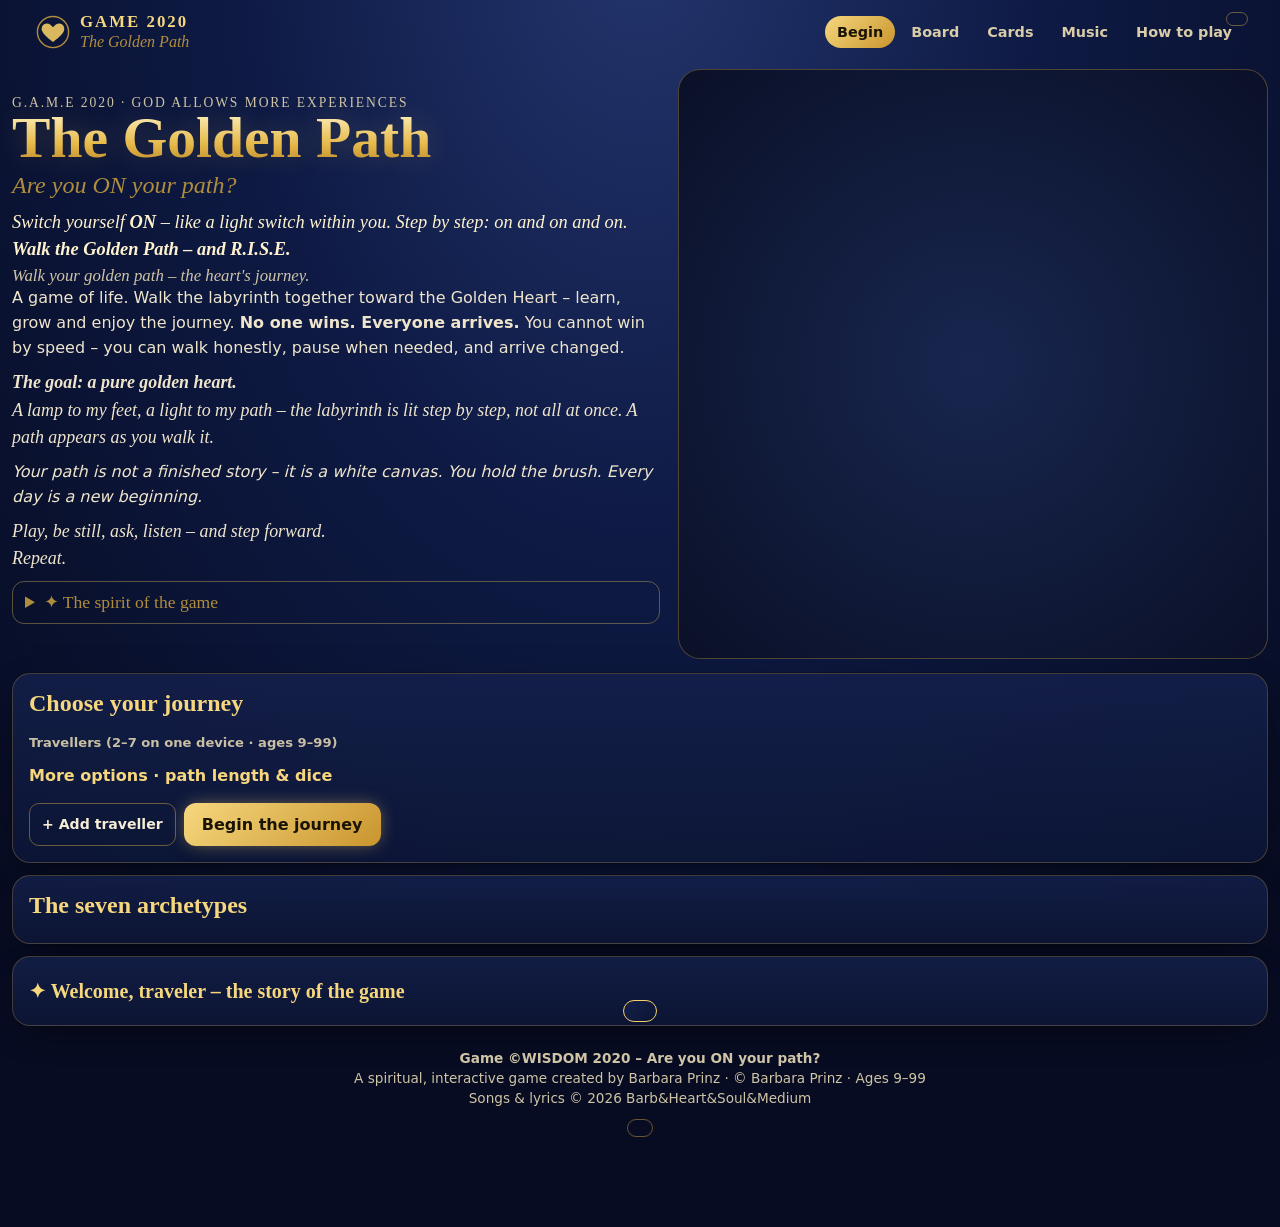
==== src/app.html @ 5fdb2230 "Card symbols for every deck, painted planets, new Earth card, book symbol Co-Authored-By: Claude Opu" ====
<!DOCTYPE html>
<html lang="en">
<head>
<meta charset="utf-8">
<meta name="viewport" content="width=device-width, initial-scale=1">
<title>G.A.M.E 2020 · The Golden Path</title>
<meta name="description" content="G.A.M.E 2020 – God Allows More Experiences. The Golden Path: a spiritual, joyful board game by Barbara Prinz. Walk the labyrinth to the Golden Heart – together.">
<meta name="theme-color" content="#fffdf7">
<style>
/*FONTS*/
:root{
  --gold:#b08d3c;--gold2:#d9b85f;--gold3:#f3e3b0;--ink:#1b1712;--night:#15120e;--paper:#fbf7ee;
  --muted:#7a6f5c;--line:#e8dcc0;--teal:#2bb3b1;
  --serif:"Golden Serif",Georgia,serif;--caps:"Golden Serif",Georgia,serif;
}
*{box-sizing:border-box}
html,body{margin:0;background:var(--paper);color:var(--ink);font-family:"Golden Sans",system-ui,sans-serif;font-size:16px;-webkit-tap-highlight-color:transparent}
body{background:radial-gradient(1200px 600px at 50% -200px,#fff8e2 0,var(--paper) 60%) fixed}
h1,h2,h3,h4{font-family:var(--serif);font-weight:700;margin:0}
button{font:inherit;cursor:pointer}
.caps{font-family:var(--caps);letter-spacing:.14em;text-transform:uppercase}
header.top{position:relative;display:flex;align-items:center;justify-content:space-between;gap:10px;padding:12px 16px;max-width:1240px;margin:0 auto}
.brand{display:flex;align-items:center;gap:10px}
.brand b{font-family:var(--caps);font-size:1.05rem;letter-spacing:.12em}
.brand i{font-family:var(--serif);color:var(--gold);font-size:1rem}
nav.tabs{display:flex;gap:4px;flex-wrap:wrap}
nav.tabs button{border:none;background:transparent;padding:8px 12px;border-radius:999px;color:var(--muted);font-weight:700;font-size:.9rem}
nav.tabs button.on{background:var(--ink);color:#fff}
@media (max-width:700px){header.top{flex-direction:column;padding-bottom:4px}}
main{max-width:1400px;margin:0 auto;padding:0 12px 60px}
.view{display:none;animation:fade .35s ease}.view.on{display:block}
@keyframes fade{from{opacity:0;transform:translateY(6px)}to{opacity:1;transform:none}}
.panel{background:#fffdf8;border:1px solid var(--line);border-radius:18px;padding:16px;margin-bottom:12px;box-shadow:0 1px 0 #fff inset,0 8px 24px -18px #8a6a2244}
.btn{border:none;background:var(--ink);color:#fff;border-radius:12px;padding:12px 18px;font-weight:700}
.btn.gold{background:linear-gradient(135deg,#d8b55c,#a07c2e);color:#fff;box-shadow:0 6px 16px -8px #a07c2e}
.btn.ghost{background:#fff;color:var(--ink);border:1px solid var(--line)}
.btn.small{padding:8px 12px;font-size:.88rem;border-radius:10px}
.btn:disabled{opacity:.4;cursor:default;box-shadow:none}
input,select,textarea{font:inherit;padding:10px 11px;border:1px solid var(--line);border-radius:10px;background:#fff;width:100%;color:var(--ink)}
label.l{font-weight:700;font-size:.82rem;color:var(--muted);display:block;margin:10px 0 4px}
.hint{font-size:.85rem;color:var(--muted)}
/* hero */
.hero{display:grid;grid-template-columns:1.1fr 1fr;gap:18px;align-items:center;margin:6px 0 14px}
@media (max-width:860px){.hero{grid-template-columns:1fr}}
.hero h1{font-size:clamp(2.2rem,6vw,3.6rem);line-height:.95}
.hero .tag{font-family:var(--serif);font-style:italic;color:var(--gold);font-size:1.5rem;margin:6px 0 10px}
.hero p{line-height:1.55;color:#3c342a;margin:0 0 8px}
@media (max-width:860px){.hero .thumb{max-width:300px;margin:0 auto}}
.hero .thumb{background:#fff;border:1px solid var(--line);border-radius:22px;padding:8px}
.prow{display:grid;grid-template-columns:auto 1fr 1fr auto;gap:8px;align-items:center;margin-bottom:8px}
.swatches{display:flex;gap:4px}
.sw{width:22px;height:22px;border-radius:50%;border:2px solid #fff;box-shadow:0 0 0 1px var(--line)}
.sw.on{box-shadow:0 0 0 2px var(--ink)}
.setcards{display:grid;grid-template-columns:repeat(auto-fit,minmax(200px,1fr));gap:8px}
.setcard{border:1px solid var(--line);border-radius:14px;padding:12px;background:#fff;text-align:left}
.setcard.on{border-color:var(--gold);box-shadow:0 0 0 2px var(--gold3)}
.setcard h4{font-size:1.25rem}
/* game */
.game{display:grid;grid-template-columns:minmax(0,1fr) 360px;gap:14px;align-items:start}
@media (max-width:920px){.game{grid-template-columns:1fr}}
.zoombtn{position:absolute;right:12px;top:12px;border:1px solid var(--line);background:#fffdf8ee;border-radius:99px;padding:7px 12px;font-weight:700;font-size:.85rem;color:var(--ink);box-shadow:0 4px 12px -6px #6b532066;z-index:2}
.zoombtn.on{background:var(--ink);color:#fff}
.boardwrap.night{background:radial-gradient(circle,#18264f,#0a1027);border-color:#2a3a6a}
.movebadge{position:absolute;left:12px;top:12px;background:#fffdf8ee;border:1px solid var(--line);border-radius:99px;padding:6px 12px;font-size:.88rem;font-weight:700;display:none;z-index:2}
.movebadge.on{display:block}
#board{transition:none}
@media (max-width:600px){main{padding:0 4px 60px}.boardwrap{border-radius:18px;padding:2px;margin:0 -2px}}
.boardwrap{background:radial-gradient(circle at 50% 50%,#fffdf6 0,#fff9ea 70%,#f6ecd3 100%);border:1px solid var(--line);border-radius:28px;padding:10px;position:relative;box-shadow:0 20px 50px -35px #6b5320}
#board{width:100%;height:auto;display:block}
#board .field{cursor:pointer;transition:transform .2s}
.turn{display:flex;gap:14px;align-items:center}
.die{width:70px;height:70px;flex:none;border-radius:16px;background:#fff;border:2px solid var(--ink);display:grid;place-items:center;box-shadow:0 4px 0 var(--ink)}
.die.roll{animation:shake .5s}
@keyframes shake{0%,100%{transform:rotate(0)}25%{transform:rotate(-14deg)}75%{transform:rotate(12deg)}}
.cur-name{font-family:var(--serif);font-size:1.7rem;line-height:1}
.actions{display:flex;gap:8px;flex-wrap:wrap;margin-top:12px}
.pl{display:flex;gap:10px;align-items:center;padding:8px;border-radius:12px}
.pl.cur{background:linear-gradient(90deg,#f6ecd2,#fff0)}
.pl .meta{font-size:.8rem;color:var(--muted)}
.pawn{width:26px;height:26px;border-radius:50%;flex:none;box-shadow:0 0 0 2px #fff,0 0 0 3px var(--line)}
.badges{display:flex;gap:3px;flex-wrap:wrap;margin-top:4px;align-items:center}
.gem{width:11px;height:11px;transform:rotate(45deg);border-radius:2px;border:1px solid #0003;display:inline-block}
.stat{font-size:.78rem;color:#4a3f30;background:#f7f0de;border-radius:99px;padding:1px 7px}
.lightbar{height:12px;background:#f3ead4;border-radius:99px;overflow:hidden}
.lightbar i{display:block;height:100%;width:0;background:linear-gradient(90deg,#f2d47a,#b08d3c);transition:width .8s;box-shadow:0 0 12px #f2d47a}
.log{max-height:200px;overflow:auto;font-size:.85rem;color:#4a3f30}
.log div{padding:5px 0;border-bottom:1px dashed var(--line)}
.legend{display:flex;flex-wrap:wrap;gap:6px 12px;font-size:.8rem;color:var(--muted);padding:8px 6px 2px}
.legend span{display:flex;align-items:center;gap:5px}
/* TAROT CARD */
.modal{position:fixed;inset:0;background:radial-gradient(circle at 50% 40%,#2a2114cc,#0d0a06ee);display:none;align-items:center;justify-content:center;padding:14px;z-index:60}
.modal.on{display:flex}
.tcard{width:min(380px,100%);max-height:94vh;overflow:auto;border-radius:22px;padding:10px;background:linear-gradient(160deg,#e9cf86,#a8823a 40%,#f0d995 70%,#9a7731);animation:flip .5s ease;box-shadow:0 30px 70px -20px #000}
@keyframes flip{from{transform:rotateY(80deg) scale(.9);opacity:0}to{transform:none;opacity:1}}
.tin{background:radial-gradient(circle at 50% 30%,#2a2219,#120f0b 70%);border-radius:15px;padding:18px 18px 16px;color:var(--tx,#f4ead2);text-align:center;position:relative;border:1px solid #f3dc9a55;min-height:420px;display:flex;flex-direction:column}
.tin:before{content:"";position:absolute;inset:7px;border:1px solid #d9b85f66;border-radius:11px;pointer-events:none}
.tin .deck{font-family:var(--caps);font-size:.68rem;letter-spacing:.28em;color:var(--ac,#d9b85f)}
.tin h2{font-size:2.05rem;line-height:1.02;margin:6px 0 2px;color:var(--tx,#fff6dc)}
.tin .sub{font-family:var(--serif);font-style:italic;color:var(--ac,#d9b85f);font-size:1.2rem}
.tin .emb{width:118px;height:118px;margin:10px auto 8px;display:block}
.tin p{line-height:1.5;margin:6px 0;font-size:1.02rem}
.tin .prompt{background:#ffffff14;border:1px solid #d9b85f55;border-radius:12px;padding:10px 12px;font-family:var(--serif);font-size:1.18rem;font-style:italic;color:var(--tx);margin-top:8px}
.tin.light .prompt,.in.light .p{background:#ffffff8c}
.tin.light .btn.ghost,.tin.light .btn.opt{color:var(--tx);border-color:#9c7a2c88;background:#ffffff66}
.tin.light textarea{background:#fff;color:var(--tx)}
.tin.light p[style]{color:var(--tx)!important}
.tin.rb:after,.in.rb:after{content:"";position:absolute;left:0;right:0;top:0;height:6px;background:linear-gradient(90deg,#c0263a,#e2702a,#e8c13a,#2f8f5b,#2bb3b1,#2849a8,#7d4fb3);border-radius:15px 15px 0 0}
.in.light:before,.tin.light:before{border-color:#9c7a2c55}
.tin .acts{display:flex;flex-direction:column;gap:8px;margin-top:auto;padding-top:14px}
.tin .acts .btn{width:100%}
.tin .btn.ghost{background:transparent;color:var(--tx);border:1px solid #d9b85f77}
.tin .btn.opt{background:#ffffff10;color:var(--tx);border:1px solid #d9b85f99;text-align:left;font-weight:600}
.tin textarea{background:#ffffff10;color:#fff;border-color:#d9b85f66;min-height:80px}
.tin .row{display:flex;gap:8px}.tin .row .btn{flex:1}
.dot{margin-top:12px;text-align:left;border-top:1px solid #d9b85f66;padding-top:8px}
.dot .dt{font-family:var(--caps);font-size:.8rem;letter-spacing:.12em;color:var(--ac)}
.dot p{font-size:.95rem!important;margin:6px 0}
.dot .dq{font-family:var(--serif);font-style:italic;font-size:1.08rem}
details.opts{margin-top:10px}details.opts summary,details.more summary,details.legendbox summary,details.rulesmore summary{cursor:pointer;color:#f6d77e;font-weight:700;list-style:none;padding:6px 0}
details.opts summary::-webkit-details-marker,details.more summary::-webkit-details-marker,details.legendbox summary::-webkit-details-marker,details.rulesmore summary::-webkit-details-marker{display:none}
details.more summary{font-family:var(--serif);font-size:1.25rem}
.extras{display:flex;gap:6px;flex-wrap:wrap;margin-top:8px}.extras .btn{padding:7px 10px;font-size:.85rem;border-radius:99px}
.chipgroup{font-family:var(--caps);font-size:.68rem;letter-spacing:.18em;color:#cfc4a6;margin:10px 0 4px;width:100%}
.vals{display:flex;flex-wrap:wrap;gap:4px;margin-top:4px}
.vals span{font-family:var(--serif);font-size:.95rem;font-weight:600;color:#1a1405;background:linear-gradient(135deg,#f6d77e,#c9952e);border-radius:99px;padding:1px 9px}
.vals span.off{background:transparent;color:#f6edd680;border:1px solid #f2cf6b44}
.vals.big{justify-content:center}
.songline{font-family:var(--serif);font-style:italic;font-size:1.02rem;color:#f6d77e;margin-top:10px;opacity:.9;line-height:1.35}
.lyrics{white-space:pre-line;font-family:var(--serif);font-style:italic;font-size:1.25rem;line-height:1.45;color:#fff3cf}
.reward{font-size:.82rem;color:var(--ac,#d9b85f);margin-top:6px;font-weight:700}
/* card library */
.chips{display:flex;gap:6px;flex-wrap:wrap;margin:8px 0 14px}
.chips button{border:1px solid var(--line);background:#fff;border-radius:99px;padding:7px 13px;font-size:.88rem;font-weight:700;color:#4a3f30}
.chips button.on{background:var(--ink);border-color:var(--ink);color:#fff}
.lib{display:grid;grid-template-columns:repeat(auto-fill,minmax(190px,1fr));gap:14px}
.mcard{aspect-ratio:63/88;border-radius:14px;padding:6px;background:linear-gradient(160deg,#e9cf86,#a8823a 45%,#f0d995 75%,#9a7731)}
.mcard .in{height:100%;border-radius:10px;background:radial-gradient(circle at 50% 30%,#2a2219,#120f0b 75%);color:var(--tx,#f4ead2);padding:12px;display:flex;flex-direction:column;text-align:center;position:relative;overflow:hidden}
.mcard .in:before{content:"";position:absolute;inset:5px;border:1px solid #d9b85f55;border-radius:7px;pointer-events:none}
.mcard .k{font-family:var(--caps);font-size:.55rem;letter-spacing:.24em;color:var(--ac,#d9b85f)}
.mcard h4{font-size:1.25rem;color:var(--tx);margin:4px 0;line-height:1.05}
.mcard .t{font-size:.76rem;line-height:1.35}
.mcard .p{font-family:var(--serif);font-style:italic;color:var(--tx);border-radius:6px;font-size:.92rem;margin-top:auto;line-height:1.2}
.mcard svg{width:54px;height:54px;margin:4px auto}
.mcard.arch svg{width:160px;height:200px}.mcard.arch{aspect-ratio:auto}.mcard.arch .in{min-height:300px}
@media (max-width:600px){#archLib{grid-template-columns:1fr 1fr!important;gap:8px}.mcard.arch svg{width:118px;height:148px}.mcard.arch .in{min-height:0;padding:8px}.mcard.arch .t,.mcard.arch .p{font-size:.78rem!important}}
/* music */
.song{display:flex;align-items:center;gap:8px;padding:7px 0;border-bottom:1px dashed var(--line)}
.song .n{flex:1;min-width:0;overflow:hidden;text-overflow:ellipsis;white-space:nowrap}
.song.on .n{color:var(--gold);font-weight:700}
.minibtn{border:1px solid var(--line);background:#fff;border-radius:9px;padding:5px 9px;font-size:.85rem}
.toggle{display:flex;align-items:center;gap:8px;font-size:.9rem;margin:6px 0}
.toggle input{width:auto}
.rules h3{font-size:1.5rem;margin:18px 0 4px}
.rules p,.rules li{line-height:1.6}
.two{display:grid;grid-template-columns:1fr 1fr;gap:12px}.two>*{min-width:0}.song{flex-wrap:wrap}.song .n{white-space:normal}@media (max-width:760px){.two{grid-template-columns:1fr}}
.spark{position:fixed;border-radius:50%;z-index:90;pointer-events:none;animation:spark 1.4s cubic-bezier(.2,.7,.3,1) forwards;box-shadow:0 0 8px currentColor}
@keyframes spark{0%{transform:translate(-50%,-50%) scale(.4);opacity:1}100%{transform:translate(calc(-50% + var(--dx)),calc(-50% + var(--dy))) scale(1);opacity:0}}
.toast{position:fixed;left:50%;bottom:18px;transform:translateX(-50%) translateY(140px);background:linear-gradient(135deg,#2a2116,#1b1712);border:1px solid #d9b85f88;font-family:var(--serif);font-size:1.15rem;font-style:italic;text-align:center;color:#fff3cf;padding:10px 16px;border-radius:12px;font-size:.9rem;transition:transform .35s;z-index:80;max-width:92vw}
.toast.on{transform:translateX(-50%)}
@media (max-width:600px){
  html,body{font-size:17.5px}
  .hint,.legend,.pl .meta,.log,.stat{font-size:.92rem}
  .stat{font-size:.85rem}
  .legend{font-size:.88rem;gap:8px 14px}
  .tin p{font-size:1.1rem}.tin .prompt{font-size:1.28rem}.tin h2{font-size:2.2rem}
  .tin .deck{font-size:.76rem}.reward{font-size:.92rem}
  .mcard .t{font-size:.86rem}.mcard .p{font-size:1rem}.mcard .k{font-size:.62rem}
  .lib{grid-template-columns:repeat(auto-fill,minmax(160px,1fr))}
  nav.tabs button{font-size:.98rem;padding:9px 13px}
  .cur-name{font-size:1.9rem}
}

/* ===== Midnight & Gold theme ===== */
:root{--paper:#0b1433;--ink:#f2cf6b;--muted:#c9bfa3;--line:#33406e}
html,body{color:#f6edd6}
body{background:#070c22 radial-gradient(ellipse at 50% -10%,#24366f 0,#0e1a44 45%,#070c22 100%) fixed}
body:before{content:"";position:fixed;inset:0;pointer-events:none;z-index:-1;opacity:.75;
 background-image:radial-gradient(1.2px 1.2px at 12% 18%,#fff,transparent),radial-gradient(1px 1px at 33% 72%,#ffe9a8,transparent),radial-gradient(1.4px 1.4px at 58% 28%,#fff,transparent),radial-gradient(1px 1px at 78% 62%,#fff,transparent),radial-gradient(1.6px 1.6px at 88% 14%,#ffe9a8,transparent),radial-gradient(1px 1px at 22% 88%,#fff,transparent),radial-gradient(1.2px 1.2px at 46% 50%,#ffe9a8,transparent),radial-gradient(1px 1px at 68% 90%,#fff,transparent),radial-gradient(1.3px 1.3px at 5% 55%,#fff,transparent),radial-gradient(1px 1px at 95% 40%,#fff,transparent);
 background-size:420px 420px}
h1,h2,h3,h4{color:#f6d77e}
.hero h1{background:linear-gradient(180deg,#fff3c4,#e6b94a 60%,#b8862a);-webkit-background-clip:text;background-clip:text;color:transparent;text-shadow:0 0 30px #f2cf6b33}
.hero p{color:#efe5cc}
.panel{background:linear-gradient(180deg,#15214dcc,#0d1738cc);border-color:#d4a94a44;box-shadow:0 0 0 1px #00000040,0 12px 40px -20px #000}
.hint,.pl .meta,.legend,.log{color:#cfc4a6!important}
.log div{border-color:#33406e}
.btn{background:#1b2a5e;color:#fbf3dc;border:1px solid #d4a94a55}
.btn.gold{background:linear-gradient(135deg,#f6d77e,#c9952e);color:#1a1405;border:none;box-shadow:0 0 18px -4px #f2cf6b99}
.btn.ghost{background:transparent;color:#f6edd6;border:1px solid #d4a94a77}
input,select,textarea{background:#0f1a40;color:#f6edd6;border-color:#3b4a80}
nav.tabs button{color:#d8cca9}
nav.tabs button.on{background:linear-gradient(135deg,#f6d77e,#c9952e);color:#1a1405}
.brand b{color:#f6d77e}
.setcard{background:#0f1a40;color:#f6edd6;border-color:#33406e}
.setcard.on{border-color:#f2cf6b;box-shadow:0 0 0 2px #f2cf6b55,0 0 20px -6px #f2cf6b}
.chips button{background:#0f1a40;color:#e9dfc2;border-color:#33406e}
.chips button.on{background:linear-gradient(135deg,#f6d77e,#c9952e);color:#1a1405;border-color:transparent}
.die{background:#fbf3dc;border-color:#f2cf6b;box-shadow:0 0 18px -4px #f2cf6b}
.pl.cur{background:linear-gradient(90deg,#f2cf6b26,transparent)}
.stat{background:#1b2a5e;color:#f6edd6}
.lightbar{background:#1b2a5e}
.boardwrap{background:radial-gradient(circle,#18264f,#0a1027);border-color:#d4a94a55;box-shadow:0 0 50px -20px #f2cf6b66}
.boardwrap:not(.night){background:#fffaf0}
.zoombtn,.movebadge{background:#0f1a40ee;color:#f6edd6;border-color:#d4a94a66}
.zoombtn.on{background:linear-gradient(135deg,#f6d77e,#c9952e);color:#1a1405}
.hero .thumb{background:radial-gradient(circle,#18264f,#0a1027);border-color:#d4a94a55}
.toast{background:linear-gradient(135deg,#15214d,#0b1433);border-color:#f2cf6b}
footer{color:#cfc4a6!important}
.song{border-color:#33406e}.minibtn{background:#0f1a40;color:#f6edd6;border-color:#3b4a80}
.modal{background:radial-gradient(circle at 50% 40%,#1a2a5ecc,#04071aee)}
/* cards: navy with glowing gold frame */
.tcard,.mcard{background:linear-gradient(150deg,#fff1b8,#d9a637 30%,#8a6420 55%,#f2cf6b 80%,#a8782a);box-shadow:0 0 30px -6px #f2cf6b88,0 30px 70px -20px #000}
.tin,.mcard .in{box-shadow:inset 0 0 40px #00000080}
.tin:before,.mcard .in:before{border-color:#f2cf6b66!important}
.tin h2,.mcard h4{color:#f6d77e!important;text-shadow:0 1px 3px #000,0 0 18px #f2cf6b55}
.tin p,.mcard .t,.mcard .p,.tin .sub,.mcard .k{text-shadow:0 1px 3px #000000cc}
.tin .prompt{background:#ffffff0d;border-color:#f2cf6b55;color:#fbf3dc}
.tin .btn.ghost,.tin .btn.opt{color:#fbf3dc;border-color:#f2cf6b88;background:#ffffff0a}
.mcard .p{color:#fbf3dc}


/* ===== Gold & White theme ===== */
html.light{--paper:#fffdf7;--ink:#1b1712;--muted:#6f6352;--line:#ead9b0}
html.light body{background:#fffdf7 radial-gradient(ellipse at 50% -10%,#fff6dc 0,#fffdf7 55%) fixed;color:#1b1712}
html.light body:before{display:none}
html.light h1,html.light h2,html.light h3,html.light h4{color:#a8782a}
html.light .hero h1{background:linear-gradient(180deg,#e6b94a,#b8862a 60%,#8a6418);-webkit-background-clip:text;background-clip:text;color:transparent;text-shadow:none}
html.light .hero p,html.light .lyrics{color:#2a2218}
html.light #hymn,html.light .tag{color:#b8862a!important}
html.light .panel{background:#ffffff;border-color:#ead9b0;box-shadow:0 10px 30px -22px #a8782a}
html.light .hint,html.light .pl .meta,html.light .legend,html.light .log,html.light footer{color:#6f6352!important}
html.light .log div{border-color:#f0e4c6}
html.light .btn{background:#1b1712;color:#fffdf7;border-color:#1b1712}
html.light .btn.gold{background:linear-gradient(135deg,#f6d77e,#c9952e);color:#1a1405;box-shadow:0 6px 16px -8px #a8782a}
html.light .btn.ghost{background:#fff;color:#1b1712;border:1px solid #d9c08a}
html.light input,html.light select,html.light textarea{background:#fff;color:#1b1712;border-color:#e2cf9f}
html.light nav.tabs button{color:#6f6352}
html.light .brand b{color:#1b1712}
html.light .setcard{background:#fffdf7;color:#1b1712;border-color:#ead9b0}
html.light .setcard.on{border-color:#c9952e;box-shadow:0 0 0 2px #f6d77e88}
html.light .chips button{background:#fff;color:#2a2218;border-color:#ead9b0}
html.light .chipgroup{color:#a8782a}
html.light .die{background:#fff;border-color:#c9952e;box-shadow:0 4px 0 #c9952e}
html.light .pl.cur{background:linear-gradient(90deg,#f6d77e44,transparent)}
html.light .stat{background:#fbf3dc;color:#2a2218}
html.light .lightbar{background:#f6ecd2}
html.light .boardwrap,html.light .boardwrap:not(.night),html.light .hero .thumb{background:#fffdf6;border-color:#ead9b0;box-shadow:0 20px 50px -35px #a8782a}
html.light .boardwrap.night{background:radial-gradient(circle,#18264f,#0a1027)}
html.light .zoombtn,html.light .movebadge{background:#fffdf8ee;color:#1b1712;border-color:#e2cf9f}
html.light .toast{background:#fffdf7;color:#2a2218;border-color:#c9952e}
html.light .modal{background:radial-gradient(circle at 50% 40%,#fff6dccc,#2a2010cc)}
html.light details.opts summary,html.light details.more summary,html.light details.legendbox summary,html.light details.rulesmore summary,html.light .vals{color:#a8782a}
html.light .song{border-color:#f0e4c6}html.light .minibtn{background:#fff;color:#1b1712;border-color:#e2cf9f}
html.light .mcard.arch .in h4{color:#8a6418!important;text-shadow:none}
html.light .mcard.arch .in .t,html.light .mcard.arch .in .p,html.light .mcard.arch .in .k{text-shadow:none}
html.light .mcard.arch .in .p{color:#5a4a30!important;background:#f6ecd2!important}html.light .mcard.arch .in .t{color:#2a2218}


/* light theme: readable cards */
html.light .tcard,html.light .mcard{background:linear-gradient(150deg,#fff1b8,#e0b44a 30%,#b8862a 55%,#f6d77e 80%,#c9952e);box-shadow:0 0 24px -8px #c9952e,0 24px 50px -24px #6a4a10}
html.light .tin,html.light .mcard .in{box-shadow:inset 0 0 26px #c9952e22}
html.light .tin h2,html.light .mcard h4{color:#7a5410!important;text-shadow:none}
html.light .tin p,html.light .mcard .t,html.light .mcard .p,html.light .tin .sub,html.light .mcard .k,html.light .tin .deck{text-shadow:none}
html.light .tin .deck,html.light .mcard .k,html.light .tin .sub,html.light .reward,html.light .dot .dt{color:#8a6418}
html.light .tin .prompt,html.light .mcard .p{background:#fffdf6cc;border-color:#c9952e66;color:#1f1a14}
html.light .tin .btn.ghost,html.light .tin .btn.opt{color:#1f1a14;border-color:#c9952e99;background:#ffffffb0}
html.light .tin .btn.gold{color:#1a1405}
html.light .tin textarea{background:#fff;color:#1f1a14}
html.light .tin p[style],html.light .tin div[style]:not(.prompt),html.light .tin span[style]:not([style*="background"]),html.light .tin b{color:#1f1a14!important}
html.light .tin .lyrics,html.light .songline{color:#6a4a10!important}
html.light .tin .hint{color:#5a4a30!important}
html.light .modal{background:radial-gradient(circle at 50% 40%,#fff6dcdd,#3a2a10cc)}

@media print{
  header.top,nav,.chips,.noprint{display:none!important}
  body{background:#fff}
  .view{display:none!important}#v-cards{display:block!important}
  .lib{grid-template-columns:repeat(3,63mm);gap:4mm}
  .mcard{width:63mm;height:88mm;break-inside:avoid;-webkit-print-color-adjust:exact;print-color-adjust:exact}
}
.breathe{display:flex;flex-direction:column;align-items:center;margin:6px 0}.bcirc{width:70px;height:70px;border-radius:50%;background:radial-gradient(circle,#ffffffcc,#a8d4e855 60%,transparent 72%);border:2px solid #7ab8d8;animation:breathe 10s ease-in-out infinite}.blab{font-family:var(--serif);font-style:italic;font-size:1rem;margin-top:6px;opacity:.85}
@keyframes breathe{0%,100%{transform:scale(.7)}45%,55%{transform:scale(1.25)}}
.dfly{animation:dfly 3.2s ease-in-out infinite;transform-origin:60px 35px}@keyframes dfly{0%,100%{transform:translateY(0)}50%{transform:translateY(-5px)}}
.btn.hide{display:none}
details.spirit{margin:8px 0;border:1px solid #d9b85f66;border-radius:12px;padding:6px 12px}details.spirit summary{cursor:pointer;font-family:var(--serif);font-size:1.1rem;color:var(--gold,#c9952e);padding:4px 0}
.gatedeep{margin:10px 0 4px;padding:10px 12px;border-radius:12px;border:1px solid #d9b85f88;background:#ffffff14;font-family:var(--serif);font-size:1.05rem;line-height:1.45}
.gatedeep .gd-h{font-family:var(--caps);letter-spacing:.1em;font-size:.72rem;color:var(--ac);margin-bottom:4px}.gatedeep .gd-s{font-size:.85rem;opacity:.8;margin-top:6px;font-style:italic}
html.light .gatedeep{background:#fffaf0;border-color:#c9952e66;color:#1f1a14}
.lawline{margin:10px 0 0;font-size:.95rem;line-height:1.45;color:inherit}
.gticket{position:relative;margin:6px auto 10px;width:min(330px,92%);aspect-ratio:1.8/1;background:linear-gradient(115deg,#8a6512 0%,#f6dc7a 18%,#fff6c8 30%,#c99a2a 45%,#f3d36b 62%,#fff3b8 74%,#a9781a 100%);background-size:220% 100%;animation:gtshine 3.2s linear infinite;filter:drop-shadow(0 6px 14px rgba(150,105,10,.45));transform:rotate(-4deg)}
.gticket .gt-in{position:absolute;inset:8% 9%;padding:4px 0;border-top:1.5px solid #2a1d05;border-bottom:1.5px solid #2a1d05;display:flex;flex-direction:column;justify-content:center;align-items:center;color:#1e1404;text-align:center}
.gt-top{font-family:var(--caps);letter-spacing:.22em;font-size:.62rem;font-weight:700}
.gt-big{font-family:var(--serif);font-weight:800;font-size:2rem;line-height:.92;letter-spacing:.06em;margin:4px 0;text-shadow:0 1px 0 #fff6c6}
.gt-row{display:flex;gap:12px;white-space:nowrap;justify-content:center;font-family:var(--caps);font-size:.62rem;font-weight:700;letter-spacing:.06em}
.gt-row small{display:block;font-size:.5rem;opacity:.7;letter-spacing:.18em}
.gt-foot{font-family:var(--caps);font-size:.46rem;letter-spacing:.14em;margin-top:5px;opacity:.85}
@keyframes gtshine{from{background-position:0% 0}to{background-position:220% 0}}
@media (prefers-reduced-motion:reduce){.gticket{animation:none}}
#musicPill{position:fixed;left:10px;bottom:calc(10px + env(safe-area-inset-bottom));z-index:85;display:none;align-items:center;gap:8px;max-width:70vw;padding:7px 8px 7px 14px;border-radius:999px;background:linear-gradient(135deg,#f6dc7a,#c99a2a);color:#2a1d05;font-size:.92rem;font-weight:600;box-shadow:0 4px 14px rgba(0,0,0,.25)}
#musicPill.on{display:flex}
body.music-on .modal{padding-bottom:68px}
body.music-on .wrap{padding-bottom:64px}
#musicPill .mp-name{overflow:hidden;text-overflow:ellipsis;white-space:nowrap}
#musicPill button{border:0;border-radius:999px;background:#2a1d05;color:#fff3c4;font-size:.95rem;font-weight:700;padding:7px 12px;cursor:pointer;min-height:36px}
.corner{position:absolute;top:10px;right:10px;width:42px;height:42px;border-radius:50%;display:flex;align-items:center;justify-content:center;font-size:1.45rem;border:1.5px solid #fff7d6;font-family:var(--serif);font-weight:700;line-height:1;color:#7a5410;background:radial-gradient(circle at 35% 30%,#fff6cf,#f2cf6b 60%,#c99a2a);box-shadow:0 1px 4px rgba(0,0,0,.25);z-index:2}
.corner.left{right:auto;left:10px}
.tin .deck{padding:0 46px}
.mcard .corner{top:6px;right:6px;width:30px;height:30px;font-size:1.05rem}
.mcard .corner.left{right:auto;left:7px}
.mcard .in .k{padding:0 30px}
.corner svg{width:24px;height:24px}
.corner svg[viewBox="27 27 66 66"]{width:40px;height:40px}
.mcard .corner svg[viewBox="27 27 66 66"]{width:28px;height:28px}
.mcard .corner svg{width:18px;height:18px}
</style>
</head>
<body>
<header class="top">
  <div class="brand">
    <svg width="34" height="34" viewBox="0 0 24 24"><circle cx="12" cy="12" r="11" fill="none" stroke="#b08d3c" stroke-width="1"/><path d="M12 19s-6-3.9-7.6-7.5C3.3 9 4.8 6 7.6 6c1.8 0 3 1 4.4 2.7C13.4 7 14.6 6 16.4 6c2.8 0 4.3 3 3.2 5.5C18 15.1 12 19 12 19z" fill="#d9b85f"/></svg>
    <div><b>GAME 2020</b><br><i>The Golden Path</i></div>
  </div>
  <button class="btn ghost small" id="themeTop" style="position:absolute;right:12px;top:12px;padding:6px 10px;font-size:.8rem;border-radius:99px"></button>
  <nav class="tabs">
    <button data-v="home" class="on">Begin</button>
    <button data-v="play">Board</button>
    <button data-v="cards">Cards</button>
    <button data-v="music">Music</button>
    <button data-v="rules">How to play</button>
  </nav>
</header>

<main>
<!-- HOME -->
<section class="view on" id="v-home">
  <div class="hero">
    <div>
      <div class="caps hint">G.A.M.E 2020 · God Allows More Experiences</div>
      <h1>The Golden Path</h1>
      <div class="lyrics" style="font-size:1.25rem;color:#f6d77e;margin:4px 0 6px" id="hymn"></div>
      <div class="tag">Are you ON your path?</div>
      <div class="lyrics" style="font-size:1.15rem;margin:2px 0 4px">Switch yourself <b>ON</b> – like a light switch within you. Step by step: on and on and on. <b>Walk the Golden Path – and R.I.S.E.</b></div>
      <div class="hint" style="font-family:var(--serif);font-style:italic;font-size:1.05rem">Walk your golden path – the heart's journey.</div>
      <p>A game of life. Walk the labyrinth together toward the Golden Heart – learn, grow and enjoy the journey. <b>No one wins. Everyone arrives.</b> You cannot win by speed – you can walk honestly, pause when needed, and arrive changed.</p>
      <p class="lyrics" style="font-size:1.12rem"><b>The goal: a pure golden heart.</b><br>A lamp to my feet, a light to my path – the labyrinth is lit step by step, not all at once. <i>A path appears as you walk it.</i></p>
      <p><i>Your path is not a finished story – it is a white canvas. You hold the brush. Every day is a new beginning.</i></p>
      <p class="lyrics" style="font-size:1.12rem">Play, be still, ask, listen – and step forward.<br>Repeat.</p>
      <details class="spirit"><summary>✦ The spirit of the game</summary>
      <p class="lyrics" style="font-size:1.12rem">The Golden Path is a game of ON(e)ness.<br>Every traveller is unique – one of a kind – and yet we are all one.<br>Step by step we switch ourselves ON and remember our connection and our purpose.<br>No one arrives alone: together we reach the Golden Heart.<br><b>Walk ON – walk as ONE.</b></p>
      <p class="lyrics" style="font-size:1.05rem">The Golden Path is alive everywhere. Every moment can change your path – and every step brings us closer to the Golden Heart, carrying every pearl of wisdom, every memory, insight and lesson we gather.</p>
      <p><b>Golden heartlight – brightly, lightheartedly.</b> Now and always, decide to invite and radiate light and love, and let both become the focus of all your thoughts, words and deeds. Once you step on this golden wisdom path, it changes your being, your relationships and your connections – starting with the one relationship to yourself.</p>
      <p class="lyrics" style="font-size:1.05rem">Before enlightenment, cope with everyday life – and afterwards, too. There is always something to learn and to experience, and so you gain pearls of wisdom. Go with it, without resistance. Be courageous and take one step at a time – even baby steps take you forward. Life is like waves, with ups and downs. The labyrinth, an ancient symbol, keeps you on your path and shows the way to the centre of your heart: to unconditional love, pure trust and joy. Walk with your partner, your children, your friends and family, and with loved ones beyond the veil, spirit animals and angels. Free your Self, follow your inner voice and find your golden heart. Day by day, play – or start anew.<br><span style="font-size:.9rem">– Barbara</span></p>
      <p>Remember how to be a spiritual being. With anticipation, dedicate yourself to this unique game of experience – a game for <b>you</b>, for understanding your life's path, with all its lessons and your infinite choices for your next steps.</p>
      <p class="lyrics" style="font-size:1.12rem">Nothing is pre-ordained. Everything is changing constantly.</p>
      <p>The Golden Path is meant to be helpful for humanity. It asks three questions: <i>What do you love doing? What does the world need? What am I here to do?</i></p>
      <p><b>It's not about winning.</b> It's about gaining wisdom, insights and experiences – and enjoying our soul's expansion and expression. Crises and changes are chances: every feeling can be transformed, and transformation is always possible.</p>
      <p class="lyrics" style="font-size:1.12rem"><b>40 steps to love.</b> Your life is a gift – you may choose, so choose wisely. Stay connected to higher consciousness and to your loved ones, and set the intention to focus on love. Some lessons are just for you: give your best, grow, explore, find peace within, spread your wings and free your Self.</p>
      <p>This board is a <b>map to go home</b>: every step leads you back to the Golden Heart, where you came from.</p>
      <p>The board is a <b>field of possibilities</b> – without fear, without limits. Stay here and now, walk each step consciously, and watch how many doors open.</p>
      </details>
    </div>
    <div class="thumb"><svg id="thumb" viewBox="0 0 800 800" style="width:100%;display:block"></svg></div>
  </div>
  <div class="panel">
    <h3 style="font-size:1.5rem">Choose your journey</h3>
    <div class="setcards" id="setcards" style="margin-top:8px"></div>
    <label class="l">Travellers (2–7 on one device · ages 9–99)</label>
    <div id="prows"></div>
    <details class="opts"><summary>More options · path length &amp; dice</summary><label class="l">The path</label><select id="pathSel"><option value="40">40 fields</option><option value="80">40 fields + 40 baby steps in between (80 steps)</option></select>
    <label class="l">The dice</label><select id="dieSel"></select></details>
    <div class="actions">
      <button class="btn ghost small" id="addP">+ Add traveller</button>
      <button class="btn gold" id="startBtn">Begin the journey</button>
      <button class="btn ghost" id="resumeBtn" style="display:none">Continue saved journey</button>
    </div>
  </div>
  <div class="panel"><h3 style="font-size:1.5rem;margin-bottom:8px">The seven archetypes</h3><div class="lib" id="archLib" style="grid-template-columns:repeat(auto-fill,minmax(170px,1fr))"></div></div>
  <details class="panel more" id="welcomePanel"><summary>✦ Welcome, traveler – the story of the game</summary>
    <div style="text-align:center"><div class="lyrics" id="welcomeText" style="font-size:1.12rem;margin:8px 0"></div>
    <button class="btn ghost small" id="welcomeSpeak">🔊 Listen to the welcome</button></div>
    <p style="font-family:var(--serif);font-size:1.15rem;color:#f6d77e">Walk the Golden Path of life toward the Golden Heart – and reach the values of the soul: Intuition · Creation · Passion · Motivation · Inspiration · Compassion · Connection …</p>
      <p>Walk the seven circuits of the labyrinth toward the Golden Heart. Every step is an experience, every experience a Pearl of Wisdom. Pass through twelve gemstone gates and the Golden Gate, pause on golden steps, take loops to rethink a choice, and help each other along the way.</p>
      <p><b>The True Path.</b> Deep down in our heart and soul we know the true way of living: connected, supporting and helping others, guiding and serving, becoming the best person possible – humble, kind and loving. Pure golden heart wisdom. A conscious way of living life.</p>
      <p><b>You never walk alone.</b> Whatever step you take, you grow – and the others walk with you. Everything is connected: every pearl you gather lights the Golden Heart for everyone.</p>
      <p>No one wins against anyone. The journey is complete when everyone has arrived – together.</p>
  </details>
</section>

<!-- PLAY -->
<section class="view" id="v-play">
  <div class="game">
    <div>
      <div class="boardwrap"><div class="movebadge" id="moveBadge"></div><button class="zoombtn" id="zoomBtn">⌕ Zoom</button><button class="zoombtn" id="nightBtn" style="top:52px">☾ Night sky</button><button class="zoombtn" id="sfxBtn" style="top:92px">🔊 Sound</button><svg id="board" viewBox="0 0 800 800" role="img" aria-label="Game board: the Golden Path labyrinth"></svg></div>
      <details class="legendbox"><summary>✦ Field guide</summary><div class="legend" id="legend"></div></details>
    </div>
    <div>
      <div class="panel">
        <div class="turn">
          <div class="die" id="die"></div>
          <div style="flex:1;min-width:0">
            <div class="hint caps" style="font-size:.66rem">Now walking</div>
            <div class="cur-name" id="curName">–</div>
            <div class="hint" id="curHint"></div>
          </div>
        </div>
        <div class="actions" id="actions"></div>
      </div>
      <div class="panel">
        <div style="display:flex;justify-content:space-between;align-items:baseline"><h3 style="font-size:1.3rem">Light of the Golden Heart</h3><b id="lightNum">0</b></div>
        <div class="lightbar" style="margin-top:6px"><i id="lightBar"></i></div>
        <div class="hint" style="margin-top:5px">One shared light – everything you learn and give makes it shine. Goal: <b id="goal">80</b></div>
      </div>
      <div class="panel" id="plist"></div>
      <div class="panel"><h3 style="font-size:1.3rem;margin-bottom:4px">Journal</h3><div class="log" id="log"></div></div>
      <div class="actions noprint"><button class="btn ghost small" id="newGame">New journey</button><button class="btn ghost small" id="musicQuick">♪ Music</button></div>
    </div>
  </div>
</section>

<!-- CARDS -->
<section class="view" id="v-cards">
  <div class="panel">
    <div style="display:flex;justify-content:space-between;gap:10px;align-items:center;flex-wrap:wrap">
      <h2 style="font-size:2rem">The Cards</h2>
      <button class="btn ghost small noprint" id="printBtn">Print this deck</button>
    </div>
    <p class="hint">Poker size 63 × 88 mm, three per row when printed – cut out and hold them in your hands.</p>
    <div class="chips" id="deckChips"></div>
    <div class="lib" id="cardGrid"></div>
  </div>
</section>

<!-- MUSIC -->
<section class="view" id="v-music">
  <div class="two">
    <div class="panel">
      <h2 style="font-size:2rem">Your Songs</h2>
      <p class="lyrics" style="font-size:1.05rem;line-height:1.5">Music helps us anchor both our human and spiritual nature. It reminds us that guidance can reach us in more ways than we imagine – our conscious being is an extraordinary instrument we can learn to play. Flow with your thoughts, emotions and desires; let your voice be heard, open your heart, and allow your soul to blossom.<br><span style="font-size:.9rem">– Barbara</span></p>
      <p class="hint">Download your songs from Suno as MP3 and add them here. They stay saved in this browser.</p>
      <label class="btn gold" style="display:inline-block;margin:6px 0">+ Add audio files<input type="file" id="songFile" accept="audio/*" multiple style="display:none"></label>
      <label class="l">…or paste a link (direct .mp3 link from your own server, or a Suno song page)</label>
      <div style="display:flex;gap:6px"><input id="songUrl" placeholder="https://…"><button class="btn small" id="songUrlAdd">Add</button></div>
      <p class="hint">Tip: mark your song “Let the Game Begin” with <b>☆ Theme</b> – it then plays when the journey begins and when someone reaches the Golden Heart.</p>
      <div id="songList" style="margin-top:10px"></div>
      <div id="lyricsBox" style="margin-top:14px"></div>
    </div>
    <div class="panel">
      <h3 style="font-size:1.5rem">Player</h3>
      <div class="hint" id="nowPlaying" style="margin:6px 0">Nothing playing</div>
      <div class="actions" style="margin-top:4px">
        <button class="btn gold small" id="mPlay">▶ Play</button>
        <button class="btn ghost small" id="mNext">Next ⟩</button>
        <button class="btn ghost small" id="mStop">■ Stop</button>
      </div>
      <label class="l">Volume</label><input type="range" id="mVol" min="0" max="1" step="0.05" value="0.6" style="padding:0">
      <label class="toggle"><input type="checkbox" id="mMoments" checked> Play a song during Stillness, Golden Steps &amp; the Golden Gate</label>
      <label class="toggle"><input type="checkbox" id="mChimes" checked> Sound effects (dice, steps, cards, gates, the Golden Heart)</label>
      <label class="toggle"><input type="checkbox" id="mShuffle"> Shuffle</label>
    </div>
  </div>
</section>

<!-- RULES -->
<section class="view rules" id="v-rules">
  <div class="panel">
    <h2 style="font-size:2.2rem">How to play</h2>
    <p class="lyrics" style="font-size:1.25rem;text-align:center"><b>In short: Move → Reflect → Share → Arrive.</b></p>
    <p><i>Every step can become a Pearl of Wisdom. The question behind each move: What does this step show me about my own path?</i></p>
    <div class="panel" style="background:#f2cf6b14;border-color:#f2cf6b66">
      <h3 style="margin-top:0">Quick start</h3>
      <ol style="margin:0;padding-left:20px;line-height:1.7">
        <li>Choose your archetype and begin together.</li>
        <li>Roll the dice and walk the golden path.</li>
        <li>Read the card aloud – answer, share, smile.</li>
        <li>Help each other on the way – that is how the light grows.</li>
        <li>Everyone arrives in the Golden Heart. No one wins – everyone grows.</li>
      </ol>
    </div>
    <details class="rulesmore"><summary>✦ Read all the details – fields, cards and wisdom</summary>
    <h3>The Golden Values</h3>
    <p>The Golden Path is life in steps; its goal is the Golden Heart. On the way you reach the <b>37 Golden Values</b> – strengthening words ending in “-on”: the 12 gate qualities (Passion, Communication, Meditation, Regeneration, Compassion, Transformation, Intuition, Imagination, Inspiration, Innovation, Intention, Cooperation) and 7 values from the Golden Steps (Creation, Motivation, Connection, Devotion, Celebration, Illumination, Elevation), and 18 values of the path: Initiation (setting your intention), Observation (Here &amp; Now), Expansion (Field of Possibilities), Manifestation (Blank Canvas), Revelation (Breath of Wind), Restoration (The Chalice), Invitation (Your Guides), Expression (Become the Teacher), Reflection (Walk It Again), Appreciation (Web of Love), Liberation (Alchemy of Feelings), Dedication (Walk Your Path), Dissolution (an obstacle dissolves), Congregation (Togetherness – walking side by side with like-hearted people), Transition (stepping out among the stars), Satisfaction (the traffic light), Evolution (growing to a new stage) and Emanation (arriving in the Golden Heart). At the end you see which values the whole circle reached together.</p>
    <p class="lyrics" style="font-size:1.1rem">This game was never meant to be won. It was meant to be lived. The treasure was always within you.</p>
    <h3>The True Path</h3>
    <p>Deep down in our heart and soul we know the true way of living: connected, supporting and helping others, guiding and serving, becoming the best person possible – humble, kind and loving. Pure golden heart wisdom. A conscious way of living life.</p>
    <h3>Goal</h3>
    <p>Celebrate life and reach the Golden Heart in the centre – together. Every step, even a detour, is growth. You are never alone: your fellow players are your companions on the path, and help is always near. There are no winners. All pearls, gems, keys and tokens feed one shared Light. When the last traveller arrives, the journey is complete.</p>
    <h3>A turn</h3>
    <ol><li>Roll the dice and walk along the path (fields 1 → 40, then through the Golden Gate into the Heart).</li>
    <li>The field you land on tells you what happens. Read the card aloud, answer, share, decide.</li>
    <li>Receive your reward and pass the dice to the left.</li></ol>
    <h3>The fields</h3><ul id="ruleFields"></ul>
    <h3>The 13 Gates</h3>
    <p>Twelve gemstone gates stand along the path, each with a quality – Passion, Innovation, Inspiration, Intuition, Compassion… Land on one, answer its question and take the gemstone. Already have it? Take a pearl instead. The thirteenth gate is the <b>Golden Gate</b> before the Heart.</p>
    <h3>Loops</h3>
    <p>At the turning points of the labyrinth you may take a Loop of Reflection: you pause for one turn to rethink a decision, draw a Loop card and receive a pearl. Choice Cards also offer the loop – “I need time to feel this.”</p>
    <h3>Golden Steps</h3>
    <p>A golden step is a conscious time-out and a decision from the heart. It does not move you faster – it rewards you with a pearl and one of the seven Core Keys.</p>
    <h3>Surprises on the path</h3>
    <p><b>Flap of Wings</b> cards move you: fly ahead, fly to the next gate, choose your lucky number, bring a companion to your field or give your steps away. And sometimes, at the end of a turn, a <b>Sign from the Universe</b> appears – a feather, a ladybug, a heart-shaped cloud, the number 11 – with a little gift for your journey.</p>
    <h3>The dice</h3>
    <p>Roll a classic dice 1–6 and move on. As a variation you can choose the wisdom dice: ✕ = take a break and breathe · −1 = step back one stone and deepen your wisdom · 1–4 = walk forward.</p>
    <h3>Moments of Life &amp; the inner voice</h3>
    <p>Life has ups and downs: racing thoughts, fear, friendship struggles, stress, grief – and waves of joy. <b>Moments of Life</b> cards show how to transform them, and the support that appeared: an angel in the right moment, a sign, a word from a stranger, an advertisement, a car plate, a synchronicity. There is always support, even if we can't see it.</p>
    <p>Now and then you can pause with <b>♡ Listen to your heart</b>: close your eyes, breathe, ask silently and hear the subtle inner voice. In stillness is power and strength.</p>
    <h3>Held &amp; Guided</h3>
    <p>In between the steps, a short <b>Word of Light</b> may appear – an old, simple Bible word to remind us: we are guided, held, supported, embraced, never alone.</p>
    <h3>Clear Communication</h3>
    <p>On <b>Clear Communication</b> fields two travellers practise together: What is said? What is heard? What does the other person need in this moment? Is it clear and obvious? Repeat what you heard, listen with your heart, ask before you assume, try an I-message – and discover how much connection clear words create.</p>
    <h3>Radiate Your Light</h3>
    <p>How do we radiate our own light – the highest energy possible – in every step we take? By being content, steady, honest, loving, caring – and by reflecting. On <b>Radiate Your Light</b> fields you practise one of these qualities; your light lifts everyone at the table. On the board, each traveller glows: the fuller your energy battery and the more light you radiate, the brighter your aura.</p>
    <h3>Number Wisdom</h3>
    <p>Every number carries a meaning: 0 Pluto – transformation · 1 Sun – energy, healing power, empowering others · 2 Moon – emotions, mother, foresight, balance · 3 Mars – a powerful force that brings you forward (sometimes one step back is given) · 4 Mercury – bring your ideas into the world · 5 Faith – belief, mind, luck · 6 Venus – love, friendship, care, grace · 7 Saturn – cause and effect, step by step, grounding others · 8 Uranus – family, rebellion, sudden change · 9 Jupiter – communication, companionship, voice · 10 Medium – bridge between here and there. After every roll the meaning of your number lights up – and on Number Wisdom fields you learn more.</p>
    <h3>Recharge Stations &amp; your energy battery</h3>
    <p>Every traveller has an energy battery ⚡. Sometimes we feel depleted or empty – then the little <b>Recharge Stations</b> help: breathe, walk, sing, dance, journal, create. Ask yourself: How do I charge my own battery in this moment? What do I need to re-charge or re-balance? Stillness and silence also fill the battery; hard moments of life use a little energy.</p>
    <h3>Elevator · Lift Me Up</h3>
    <p>Ten special Elevator cards stand for empowerment: someone believes in you, you remember your inner power – and you are lifted up, sometimes 5 or even 7 fields toward the light. Unique and special, just like you.</p>
    <h3>Director's Chair</h3>
    <p>You are the producer, director, author and actor in this film – the game of your lifelong journey. Whatever happens, you are co-creating together. Make the best out of every scene. Who do you want to be? What do you want to bring out into the world?</p>
    <h3>Baby steps</h3>
    <p>Choose “40 fields + 40 baby steps” for a gentler journey of 80 steps. Between the big fields lie little golden dots: a breath, a smile, a sip of water. Small steps count too – each one recharges your energy.</p>
    <h3>Stepping Stones</h3>
    <p>Sometimes the sunshine on the water hides the next stone. When you pause and look from another angle, new paths appear – left, ahead, right. It is encouraging to stop, pause and move forward in a new direction. Everything is possible.</p>
    <h3>A lamp to my feet – the path lit step by step</h3>
    <p>A little piece of our heart always feels the pull towards the centre of the game: <b>love</b>. The fine dotted lines from each traveller to the Golden Heart show this pull. Explore, expand, and ask yourself: <i>what do you see?</i> The labyrinth rests in soft twilight. Only the steps you have walked, and the next few steps in front of each traveller, are lit, like a lamp for your feet and a light for your path. You never see the whole way at once. And in the deepest darkness of the night you always see one small light: <b>your soul light</b>, the glow around your figure. You are always protected. Only from high above, for a moment, do you see how everything is connected.</p>
    <p><b>A path appears as you walk it.</b> A thin golden thread grows behind you and connects the fields you have walked. Every step leaves something behind – a trace, a lesson, a spark of light. As the lights gather, patterns appear, like constellations: the board becomes a living sky, a memory of the journey shared around the table. Before the journey begins, each traveller receives three <b>golden pearls</b>: lessons meant only for them, marked on the board with a small pearl in their colour. Pick up your pearls in whatever order you need on your way back home. Everything else you choose step by step: will you follow the impulses that come to you, trust your guidance and your inner voice, or let yourself be swayed? The <b>gates</b> are gifts and special tasks.</p>
    <h3>Rays of the Sun</h3>
    <p>From the Golden Heart, rays of sunlight reach every traveller equally. The sun gives warmth, love and light to each and every being, without judgement or distinction. We may bend our knees before the sun in gratitude. Every journey has a field of the sun.</p>
    <h3>Walk your path, the alchemy of feelings and the traffic light</h3>
    <p><b>Walk Your Path</b> cards give one short word for your next step: stay curious like a child, be courageous, breathe and step forward, stay open-hearted, you matter. <b>Alchemy of Feelings</b> lets you name the emotion that is here (anger, fear, sadness, envy, overwhelm and more) and find the gift inside it. When an obstacle comes: <i>calm first</i>, then ask what it is here to teach you. Sometimes a little <b>traffic light</b> appears after a roll. Green means connection, yellow means looking at the sunny side, and red means pause, breathe and listen within.</p>
    <h3>The Web of Love and stepping out</h3>
    <p>Love and light flow through a web of threads that connects everyone at the table. The more love you send (a heart hug, a blessing, forgiveness), the brighter the threads shine on the board. Love yourself first; love is a mirror. We are all different fingers of one hand.</p>
    <p>Time is only a rule of the board game, and our life here is a pit stop. Once per journey each traveller may <b>✧ step out</b> at an exit point and choose: leave, learn and jump back in wherever you like; discover something among the stars and tell everyone about it; or stay in heaven as a winged messenger who sends light to the others (good when someone has to leave the game early).</p>
    <h3>Magic from Within – you grow</h3>
    <p>Whenever a traveller grows to a new stage (exploring, learning step by step, growing in courage, conscious and calm, walking in faith and trust), a <b>Magic from Within</b> card appears: a short piece of deep wisdom to take to heart. Put your hand on your chest. Your heart is the centre, the home and the goal. <i>Love is always in each step you take.</i></p>
    <h3>The City of Light and the twelve gates</h3>
    <p>Imagine a city of light, shining like a precious jewel and clear as crystal. It has twelve gates: three in the East, three in the South, three in the West and three in the North. Each gate is made of a single pearl, an angel stands at every gate, and the gates are never shut. The street is pure gold, as clear as glass. The city needs no sun and no moon, because the Light itself shines there. Every tear is wiped away, and everything is made new. Each gemstone gate in the game has its own angel and a piece of deeper wisdom.</p>
    <p>Whoever arrives in the Golden Heart receives the <b>Morning Star</b>, the sign of a new day. <i>Blessed are the pure in heart, for they will see the Divine.</i> The wisdom here is meant for everyone, whatever their faith. <i>Religio</i> means to connect again.</p>
    <h3>The Honest Step</h3>
    <p>Every journey has a field of the Honest Step. <b>You don’t move because you drew a card – you move because you live it.</b> Read the card, look honestly inside, then choose: <i>“I apply this now”</i> (walk 2 fields) or <i>“I’m not ready yet”</i> (you stay – honesty is also a step). Seven themes: Remembrance, Inner Compass, Conscious Choice, Love in Action, Release, Truth, Connection.</p>
    <h3>R.I.S.E.</h3>
    <p>Walking the Golden Path is a cycle you live again and again:<br><b>R</b>emember the light within. · <b>I</b>ntegrate the wisdom you receive. · <b>S</b>erve the world through your gifts. · <b>E</b>xpress your truth – and expand.<br><i>Turn the light ON. Walk the Golden Path – and R.I.S.E.</i></p>
    <h3>Elements and star signs</h3>
    <p>Every traveller has a home element – and may choose their <b>star sign</b>, which brings its element with it. <b>Earth</b> (Taurus, Virgo, Capricorn): stable and grounded. <b>Air</b> (Gemini, Libra, Aquarius): lively, curious and communicative. <b>Water</b> (Cancer, Scorpio, Pisces): kind-hearted, intuitive and healing. <b>Fire</b> (Aries, Leo, Sagittarius): passionate, spontaneous and goal-oriented. At the start each traveller sees the gemstones that support their element.</p>
    <h3>Big Flap of Wings</h3>
    <p>Whenever the game needs more action, a twist or new inspiration, tap <b>🪽 Big Flap of Wings</b> (once per turn). <b>Choose</b> what your heart needs: an action card with your teammates, a moment of gratitude – or <b>me-time</b>, a minute just for you. Ask your angels to keep you moving and connected.</p>
    <h3>Five elements of healing</h3>
    <p>Now and then a card of the <b>five elements</b> appears – Water, Wood, Fire, Earth and Metal. Each one is a short impulse to learn something new. The world is full of healing ways and every person is unique: dig deeper wherever you feel drawn.</p>
    <h3>Laws of the Path</h3>
    <p>Each of the 13 gates carries one <b>Law of the Path</b> – a short sentence of wisdom to take with you, from Balance to Abundance.</p>
    <h3>Angel signs</h3>
    <p>Angels answer when we keep in contact and ask. At ♡ Heart you can <b>ask your angels for a sign</b>: a feather, a coin, a rainbow, the right song, numbers like 11:11 … And sometimes a little sign simply appears between the steps.</p>
    <h3>The Guardian</h3>
    <p>Every traveller may <b>call the Guardian once per journey</b> (🛡 Guardian), whenever times feel hard: +2 energy, and at the next obstacle the Guardian stands beside you and you walk on. When seven play, one traveller can also choose <b>the Guardian as an archetype</b> – and stand beside others in hard times.</p>
    <h3>The core law of the game</h3>
    <p><b>You cannot win by speed. You cannot walk another's path.</b> But you can walk honestly, pause when needed – and arrive changed.</p>
    <h3>The Initiation</h3>
    <p>At the start of every journey you may read the <b>Initiation</b> aloud together: <i>“Take a breath. Not to prepare – but to arrive. … You are not finished. You are unfolding. … Begin.”</i></p>
    <h3>Your intention</h3>
    <p>In the beginning, start your path consciously and with mindfulness. Each traveller sets an intention: what goal are you heading for, what do you want to experience? You are the master of your life – and there is also a plan that you may fulfil. In the Golden Heart your intention is shown again.</p>
    <h3>Your guides</h3>
    <p>You have supporters at your side – human beings here on earth and spiritual beings: angels, spirit animals and the dragonfly (drag on and fly – keep moving, be light). They give you strength and wonderful abilities to cope with all difficulties and lessons. You don’t have to see them – mostly you sense them, often in quiet moments: they calm, protect and support you. Dare to call them in. Whenever you are unsure, tap <b>♡ Heart</b> and listen: your heart and your guides whisper what you need next.</p>
    <h3>From high above</h3>
    <p>Halfway along the path, each traveller looks down on the labyrinth as if from above, like a higher power, and sees how everything is connected. Every field you have walked lights up as a little dot of light. You may begin anxious, stumbling and unsure, then grow step by step: more courageous, conscious, calm, and full of faith and trust. Your light glows brighter as you go.</p>
    <h3>Ruach · Breath of Wind</h3>
    <p>In the Hebrew Bible the word Ruach appears almost 400 times. It can mean wind, breath or spirit, and also energy or life force. Air, wind, the North: higher consciousness, stillness, observing, clearing, cleansing. Respiration and inspiration: breathe consciously, relax, listen to the whispers and watch for signs.</p>
    <h3>The Chalice</h3>
    <p>Think of a pond fed by a living spring. Let wisdom flow from the Source and let it cleanse you. Invite new insights and new teachings, and do not hold on to old education and old information. Make yourself free and open to receive, and keep a balance between receiving and giving. Renew the wisdom within you again and again.</p>
    <h3>Become the teacher, walk it again</h3>
    <p>Life is full of signs: some point us towards good things, others towards lessons to learn. We may listen to teachers, learn our lessons and question the teachers, and so become teachers ourselves. Sometimes you walk the same path again and again until you understand the lesson. Sometimes you decide by yourself to stop, to go back, or to start again. Sometimes someone walks beside you for a while. You never walk alone.</p>
    <h3>Here &amp; Now</h3>
    <p>The game invites you to stay in the moment: to walk each single step consciously and to observe. Here &amp; Now cards bring you back to this breath, this sound, this step, these people.</p>
    <h3>Field of Possibilities</h3>
    <p>The game is a field of possibilities – without fear and without limits. These cards show one situation twice: once through the eyes of fear, once with an open heart. When we open up and recognise all the chances, life feels completely different from staying in fear or limitation. Choose possibility. <i>Fear brings us to isolation. Love brings us together.</i></p>
    <h3>The Blank Canvas</h3>
    <p>This life path is not a story that is already written. It is a white canvas – we hold the brush. On Blank Canvas fields you choose a colour for your next step: Red for courage, Orange for creativity, Yellow for joy, Green for growth, Blue for calm, Violet for intuition, Gold for love. Each colour brings its own gift – and your palette grows with you. Every day is a new beginning.</p>
    <h3>Every journey is new</h3>
    <p>At the start of every journey the fields are shuffled anew: three treasure chests, portals, funny moments, a blank canvas and all the other fields appear in new places, the hidden chambers hide somewhere else, and the cards are drawn without repeating until a deck is used up. No two journeys are alike.</p>
    <h3>Funny Moments &amp; Happy Coincidences</h3>
    <p>Life is also full of laughter: two tiny kittens behind a bush, a friend who calls just as you think of her, the bus that waits for you, the keys that were in your hand all along. Sometimes a surprise arrives: a beautiful letter, a loving e-mail, a cup of tea or a hot chocolate, flowers at the door, a funny notepad – little things that brighten the day. Funny moments appear on the path and as surprises – laugh together, make silly sounds, and enjoy the little gifts of life.</p>
    <h3>Obstacles &amp; Closed Doors</h3>
    <p>As in real life, sometimes something stands in the way: a closed door, a fallen tree, thick fog, a wall of fear. They appear by chance after a roll. You always have choices: find the key within (answer the question and walk on), ask a companion for help, take another way, or wait and trust. Every obstacle is also a teacher.</p>
    <h3>Hidden Chambers</h3>
    <p>At the start of every journey, three hidden chambers are secretly placed in the labyrinth. Land on one and you discover it: a Chamber of Rest to recharge, a Chamber of Deep Learning, or a Chamber of Light. Once found, it stays visible on the board – and everyone may visit it.</p>
    <h3>Portals &amp; Journeys</h3>
    <p>Sometimes a portal opens on the path. Step through and travel for a few steps to another place – a forest path, a crystal cave, a mountain summit, the ocean shore, the stars, an enchanted garden, the desert of silence, a hidden waterfall, a temple of light or a village of friends. Three magical steps, three questions – and you return with a gift.</p>
    <h3>Treasure Chests</h3>
    <p>Discover treasure chests on the path. Each one holds a little riddle from real life – a missed bus, a rainy day, a broken cup. Which choice brings more meaning? Find the little happiness – the ladybug on a stone, a helping hand, a rainbow after the rain – and the chest opens with a gift.</p>
    <h3>Bridge of Light &amp; Treasures</h3>
    <p><b>Bridge of Light</b> cards let you playfully feel the connection between here and there – loved ones, guides, signs, inner knowing. <b>Treasures</b> are discoveries on your path: a golden key, a pearl, a compass, a lantern. Every card asks a reflection question – and moves you on.</p>
    <h3>Walking together</h3>
    <p>Before you roll you may <b>walk together</b> with a companion (your roll moves you both), <b>inspire</b> someone or give them an answer, or choose <b>silence</b> and pause a round in the loop. Life is the game – the Golden Path is life in steps, full of chances to learn, explore, create and connect. There is no winning and no first place: the growth of the soul is what counts.</p>
    <h3>Knowledge Tokens</h3>
    <p>Whenever you help another traveller – gift a pearl, walk someone forward, send light from the Heart – you receive a Knowledge Token.</p>
    <h3>Archetypes</h3><ul id="ruleArch"></ul>
    </details>
    <h3>Playing online</h3>
    <p class="hint">This version is for 2–7 people around one device (or a shared screen in a video call). True online play on separate devices needs a small server component – planned for the next version.</p>
    <p class="hint" style="margin-top:18px;font-size:.85rem;opacity:.75">The Golden Path is meant to touch, accompany and inspire you – an impulse for joy, for feeling accompanied and for finding yourself. It is not a promise of healing and does not replace a doctor: for physical complaints, please see your doctor.</p>
  </div>
</section>
<footer style="text-align:center;padding:10px 14px 30px;color:var(--muted);font-size:.85rem;line-height:1.5">
  <b>Game ©WISDOM 2020 – Are you ON your path?</b><br>A spiritual, interactive game created by Barbara Prinz · © Barbara Prinz · Ages 9–99<br>Songs &amp; lyrics © 2026 Barb&amp;Heart&amp;Soul&amp;Medium<br><button class="btn ghost small" id="themeBtn" style="margin-top:10px"></button>
</footer>
</main>

<div class="modal" id="modal" role="dialog" aria-modal="true" aria-labelledby="cardTitle"><div class="tcard"><div class="tin" id="tin"></div></div></div>
<div id="musicPill" role="region" aria-label="Music"><span class="mp-name">♪</span><button id="musicPillStop" aria-label="Stop the music">■ Stop</button></div><div class="toast" id="toast" role="status" aria-live="polite"></div>

<script>/*DATA*/</script>
<script>/*DATA2*/</script>
<script>/*DATA3*/</script>
<script>/*BOARD*/</script>
<script>
/* ===================== CORE DATA ===================== */
const D=window.GAME_DATA, LB=window.buildLabyrinth();
const N=40, GATE_POS=[3,6,10,13,16,20,23,26,30,33,36,39];
const PCOLS=["#2849a8","#c0263a","#2f8f5b","#e2702a","#7d4fb3","#e79bb5","#1a8a8a"];
const D2=window.GAME_DATA2||{};
if(D2.gates&&D2.gates.length===12)D.gates=D2.gates;
const DK=D.decks;
if(D2.shine)DK.shine={name:"High Vibration",color:"#e8c13a",cards:D2.shine.map(w=>({title:w.word,text:"Share one thing you are grateful for that relates to this word. Then everyone may share theirs.",prompt:"Create your own affirmation – or speak: “"+w.affirmation+"”"}))};
if(D2.gratitude)DK.gratitude={name:"Moments of Gratitude",color:"#e79bb5",cards:D2.gratitude.map(g=>({title:g.title,text:g.text,prompt:"When did you last feel this – and whom would you like to thank?"}))};
if(D2.planets)DK.planets={name:"Jump & Learn · Planets",color:"#3b5bb5",cards:D2.planets.map(x=>({title:x.name,sub:x.gift,text:x.text,effect:x.effect}))};
const D3=window.GAME_DATA3||{};
{const w=(D3.wings||[]).map(x=>({title:x.title,sub:"Spread your wings",text:x.text,effect:x.effect})).concat((D2.wings||[]).map(x=>({title:x.title,sub:x.verb,text:x.text,effect:"minute"})));
 if(w.length)DK.wings={name:"Flap of Wings",color:"#2bb3b1",cards:w};}
if(D3.prayers&&DK.prayers)DK.prayers.cards=DK.prayers.cards.concat(D3.prayers);
if(D3.bridge)DK.bridge={name:"Bridge of Light · Here & There",color:"#8fa8ff",cards:D3.bridge};
if(D3.treasures)DK.treasures={name:"Treasures of the Path",color:"#f2cf6b",cards:D3.treasures};
if(D3.elevator)DK.elevator={name:"Elevator · Lift Me Up",color:"#f6d77e",cards:D3.elevator};
if(D3.film)DK.film={name:"Director's Chair · The Film of Your Life",color:"#d98a5a",cards:D3.film};
if(D3.helping)DK.helping={name:"Helping Hands & Open Doors",color:"#8fd0a8",cards:D3.helping};
if(D3.held)DK.held={name:"Held & Guided · Words of Light",color:"#f6e3a8",cards:D3.held};
if(D3.communication)DK.comm={name:"Clear Communication",color:"#7fc8f0",cards:D3.communication};
if(D3.radiate)DK.radiate={name:"Radiate Your Light",color:"#fff1b0",cards:D3.radiate};
if(D3.numbers2)DK.numwis={name:"Number Wisdom",color:"#e6c463",cards:D3.numbers2};
if(D3.recharge)DK.recharge={name:"Recharge Station",color:"#7ad08a",cards:D3.recharge};if(D3.lightEnergy)DK.lightenergy={name:"Light & Energy",color:"#f2c94c",cards:D3.lightEnergy};
if(D3.moments)DK.moments={name:"Moments of Life · Ups & Downs",color:"#c86a8a",cards:D3.moments};
if(D3.breath)DK.breath={name:"Ruach · Breath of Wind",color:"#a8d4e8",cards:D3.breath};
if(D3.chalice)DK.chalice={name:"The Chalice",color:"#4aa0c8",cards:D3.chalice};
if(D3.guides)DK.guides={name:"Your Guides",color:"#c8a8e8",cards:D3.guides};
if(D3.teacher)DK.teacher={name:"Become the Teacher",color:"#d8a050",cards:D3.teacher};
if(D3.again)DK.again={name:"Walk It Again",color:"#8ab890",cards:D3.again};
if(D3.colors40&&DK.colors){DK.colors.cards=D3.colors40;DK.colors.name="40 Colours of Life"}
if(D3.animalsPlus&&DK.animals){const have=new Set(DK.animals.cards.map(c=>c.title));DK.animals.cards=DK.animals.cards.concat(D3.animalsPlus.filter(c=>!have.has(c.title)))}
if(D3.crystals)DK.crystals={name:"Crystal Pocket",color:"#9ad0e8",cards:D3.crystals};
if(D3.wings2)DK.wings2={name:"Spinning Wings",color:"#2ac0d8",cards:[{title:"Spinning Wings"}]};
if(D3.wheel)DK.wheel={name:"Wheel of Growth",color:"#e02aa0",cards:[{title:"Wheel of Growth"}]};
DK.balance={name:"Two Energies",color:"#b89ae0",cards:[{title:"Two Energies"}]};
if(D3.onwords)DK.onwords={name:"Shine-ON",color:"#d9a520",cards:D3.onwords.map(c=>({...c,title:c.word}))};
if(D3.laws)DK.laws={name:"Universal Laws",color:"#8a7a5a",cards:D3.laws};
DK.rise={name:"R.I.S.E.",color:"#e0a020",cards:[{title:"Where are you on the path?"}]};
if(D3.living)DK.living={name:"The Honest Step",color:"#d0a040",cards:D3.living};
if(D3.archetypesPlus&&!D.archetypes.some(a=>a.id==="alchemist"))D.archetypes.push(...D3.archetypesPlus);
if(D3.sun)DK.sun={name:"Rays of the Sun",color:"#ffc83a",cards:D3.sun};
if(D3.walk)DK.walk={name:"Walk Your Path",color:"#e0b070",cards:D3.walk};
if(D3.emotions)DK.emotions={name:"Alchemy of Feelings",color:"#b880d0",cards:[{title:"Alchemy of Feelings"}]};
if(D3.love)DK.love={name:"The Web of Love",color:"#e88aa8",cards:D3.love};
if(D3.magic)DK.magic={name:"Magic from Within",color:"#f0c860",cards:D3.magic};
if(D3.herenow)DK.herenow={name:"Here & Now",color:"#7ab8d8",cards:D3.herenow};
if(D3.possibilities)DK.possibilities={name:"Field of Possibilities",color:"#f2c83a",cards:D3.possibilities};
if(D3.canvas)DK.canvas={name:"The Blank Canvas",color:"#e8c13a",cards:D3.canvas};
if(D3.funny)DK.funny={name:"Funny Moments & Happy Coincidences",color:"#ffb84a",cards:D3.funny};
if(D3.obstacles)DK.obstacles={name:"Obstacles & Closed Doors",color:"#8a7a6a",cards:D3.obstacles};
if(D3.chambers)DK.chambers={name:"Hidden Chambers",color:"#b89a5a",cards:D3.chambers};
if(D3.journeys)DK.journeys={name:"Journeys & Portals",color:"#b07ae0",cards:D3.journeys};
if(D3.chests)DK.chests={name:"Treasure Chests",color:"#e6a83a",cards:D3.chests};
if(D3.signs)DK.signs={name:"Signs, Numbers & Messages",color:"#6aa9e0",cards:D3.signs.concat(D3.numbers||[],D3.messages||[],D3.signs2||[])};
DK.core.name="Golden Values";
DK.core.cards=[
 {title:"Creation",key:"Creation",text:"You are a creator. Out of your own creation, new worlds begin.",affirmation:"I create my life with joy."},
 {title:"Motivation",key:"Motivation",text:"Find the spark that lights your inner fire. Keep your vision in sight.",affirmation:"I am moved by my heart's vision."},
 {title:"Connection",key:"Connection",text:"Everything is connected in a golden web. You are never alone.",affirmation:"I am connected to all that is."},
 {title:"Devotion",key:"Devotion",text:"Where you put your devotion, your path begins to shine.",affirmation:"I give my heart to what I love."},
 {title:"Celebration",key:"Celebration",text:"Celebrate every step – the small ones too. Life is a gift.",affirmation:"I celebrate my life today."},
 {title:"Illumination",key:"Illumination",text:"When the inner light awakens, the Golden Path appears.",affirmation:"My light shines for me and for others."},
 {title:"Elevation",key:"Elevation",text:"Rise above old patterns. Your soul is growing with every experience.",affirmation:"I rise into my highest potential."}];
function values(q){return [...new Set(q.gems.map(g=>D.gates[g].quality).concat(q.keys.map(k=>DK.core.cards[k].key),q.extra||[]))]}
const DECKVAL={together:"Congregation",sun:"Illumination",herenow:"Observation",possibilities:"Expansion",canvas:"Manifestation",breath:"Revelation",chalice:"Restoration",guides:"Invitation",teacher:"Expression",again:"Reflection",love:"Appreciation",emotions:"Liberation",walk:"Dedication"};
function addVal(q,v){if(!q||!v)return;q.extra=q.extra||[];if(q.extra.includes(v))return;q.extra.push(v);log(q.name+" reaches the value of "+v+".");try{toast("✦ "+q.name+" reaches "+v)}catch(e){}}
const ALLVALUES=D.gates.map(g=>g.quality).concat(DK.core.cards.map(c=>c.key),(D3.newValues||[]).filter(v=>!D.gates.some(g=>g.quality===v)&&!DK.core.cards.some(c=>c.key===v)));
const ELEMENTS=D2.elements&&D2.elements.length?D2.elements:[{id:"air",name:"Air",gift:"Inspiration",text:"Air gives you inspiration, a clear mindset and new ideas from deep within."},{id:"fire",name:"Fire",gift:"Energy",text:"Fire clears your pathway, gives you energy to move forward and protection."},{id:"earth",name:"Earth",gift:"Rooting",text:"Earth connects you to the sacred ground of Mother Earth and recharges body, mind and soul."},{id:"water",name:"Water",gift:"Intuition",text:"Water helps you trust your intuition and release emotions that no longer serve you."}];
const ELICON={air:"🌀",fire:"🔥",earth:"🌍",water:"💧"};
const SIGNS=[["aries","Aries","♈","fire"],["taurus","Taurus","♉","earth"],["gemini","Gemini","♊","air"],["cancer","Cancer","♋","water"],["leo","Leo","♌","fire"],["virgo","Virgo","♍","earth"],["libra","Libra","♎","air"],["scorpio","Scorpio","♏","water"],["sagittarius","Sagittarius","♐","fire"],["capricorn","Capricorn","♑","earth"],["aquarius","Aquarius","♒","air"],["pisces","Pisces","♓","water"]];
const ELNATURE={earth:["stable and grounded","rose quartz, carnelian, citrine, aquamarine, onyx, malachite"],air:["lively, curious and communicative","tiger’s eye, citrine, smoky quartz, lapis lazuli, pearls, hawk’s eye, turquoise, amazonite"],water:["kind-hearted, very intuitive and healing – a natural guide","aventurine, chrysoprase, agate, carnelian, dolomite, amethyst, moonstone"],fire:["passionate, spontaneous and goal-oriented – quick to ignite","carnelian, jasper, rock crystal, diamond, chalcedony, sodalite"]};
function signOf(q){return SIGNS.find(x=>x[0]===q.sign)}
const T={ // field types
 C:{deck:"choice",name:"Choice",sym:"⇄"},
 I:{deck:"insight",name:"Insight",sym:"✧"},
 P:{deck:"pearls",name:"Pearl of Wisdom",sym:"◯"},
 A:{deck:"animals",name:"Power Animal",sym:"❦"},
 F:{deck:"colors",name:"Color",sym:"◐"},
 B:{deck:"prayers",name:"Prayer",sym:"✦"},
 M:{deck:"together",name:"Togetherness",sym:"∞"},
 S:{deck:"steps",name:"Golden Step",sym:"▲"},
 L:{deck:"loops",name:"Loop / Crossing",sym:"↺"},
 R:{deck:null,name:"Stillness",sym:"·"},
 G:{deck:null,name:"Gemstone Gate",sym:"◆"},
 H:{deck:"shine",name:"High Vibration",sym:"☀"},
 Y:{deck:"gratitude",name:"Gratitude",sym:"♡"},
 J:{deck:"planets",name:"Jump & Learn",sym:"♃"},
 W:{deck:"wings",name:"Flap of Wings",sym:"〰"},
 K:{deck:"bridge",name:"Bridge of Light",sym:"☽"},
 Z:{deck:"treasures",name:"Treasure",sym:"✦"},
 Q:{deck:"chests",name:"Treasure Chest",sym:"❖"},
 U:{deck:"moments",name:"Moment of Life",sym:"∿"},
 E:{deck:"recharge",name:"Recharge Station",sym:"⚡"},
 N:{deck:"numwis",name:"Number Wisdom",sym:"#"},
 O:{deck:"radiate",name:"Radiate Your Light",sym:"☼"},
 V:{deck:"comm",name:"Clear Communication",sym:"❝"},
 X:{deck:"helping",name:"Helping Hands",sym:"✋"},
 D:{deck:null,name:"Stepping Stones",sym:"◍"},
 T:{deck:"film",name:"Director's Chair",sym:"🎬"},
 "~":{deck:null,name:"Portal · Journey",sym:"◎"},
 "!":{deck:"funny",name:"Funny Moment",sym:"☺"},
 c:{deck:"canvas",name:"Blank Canvas",sym:"🎨"},
 h:{deck:"herenow",name:"Here & Now",sym:"◉"},
 o:{deck:"possibilities",name:"Field of Possibilities",sym:"✺"},
 w:{deck:"breath",name:"Ruach · Breath of Wind",sym:"≋"},
 k:{deck:"chalice",name:"The Chalice",sym:"🜄"},
 g:{deck:"guides",name:"Your Guides",sym:"🕊"},
 t:{deck:"teacher",name:"Become the Teacher",sym:"✎"},
 r:{deck:"again",name:"Walk It Again",sym:"↻"},
 l:{deck:"love",name:"The Web of Love",sym:"❤"},
 v:{deck:"crystals",name:"Crystal Pocket",sym:"◇"},
 z:{deck:"wings2",name:"Spinning Wings",sym:"✣"},
 u:{deck:"wheel",name:"Wheel of Growth",sym:"✇"},
 b:{deck:"balance",name:"Two Energies",sym:"☯"},
 n:{deck:"onwords",name:"Shine-ON",sym:"ON"},
 j:{deck:"laws",name:"Universal Laws",sym:"⚖"},
 a:{deck:"rise",name:"R.I.S.E. Journey",sym:"⟡"},
 e:{deck:"living",name:"The Honest Step",sym:"⟐"},
 s:{deck:"sun",name:"Rays of the Sun",sym:"☀"},
 y:{deck:"walk",name:"Walk Your Path",sym:"👣"},
 x:{deck:"emotions",name:"Alchemy of Feelings",sym:"❂"},
 q:{deck:"lightenergy",name:"Light & Energy",sym:"⚡"},
 "^":{deck:"elevator",name:"Elevator · Lift Me Up",sym:"⇧"}
};
Object.keys(T).forEach(k=>{if(T[k].deck&&!DK[T[k].deck])T[k].deck="pearls"});
const ringCol=k=>k==="R"?"#cfd8de":k==="G"?"#fff":(DK[T[k].deck]&&DK[T[k].deck].color)||"#b08d3c";
const DESC={
 C:"Draw a Choice Card. Decide from the heart – or take the loop to think it over. +1 pearl",
 I:"Draw an Insight Card and reflect on its lesson. +1 pearl",
 P:"Draw a Pearl of Wisdom and share a piece of your story. +1 pearl",
 A:"A Power Animal joins you as a companion. +1 pearl",
 F:"Draw a Color and feel its quality. +1 pearl",
 B:"Speak a prayer or blessing together. +2 shared light",
 M:"A Togetherness task for the whole circle.",
 S:"A conscious pause and a decision from the heart. Reward: +1 pearl and a Core Key",
 L:"A crossing: take the Loop of Reflection (pause one turn, Loop card, +1 pearl) or continue.",
 R:"Everyone keeps 30 seconds of silence. Everyone +1 pearl",
 G:"A gemstone gate of higher consciousness: answer its question and take the crystal.",
 H:"High Vibration: read the word, share a gratitude, create an affirmation. Everyone +1 pearl",
 Y:"A moment of gratitude: share when you felt it. +1 pearl",
 J:"Jump & Learn: visit a planet and bring back its special power or wisdom.",
 K:"Bridge of Light: feel the connection between here and there – then move on.",
 w:"Ruach · Breath of Wind: wind, breath and spirit. Stillness, conscious breathing, listening to whispers, watching for signs.",
 k:"The Chalice: like a pond fed by a living spring – let wisdom flow in and out. Keep the balance between receiving and giving.",
 g:"Your Guides: humans, angels, spirit animals and the dragonfly give you strength on your path.",
 t:"Become the Teacher: share a lesson from your life – everyone +1 pearl, you +1 Knowledge Token.",
 v:"Crystal Pocket: you find a crystal – a short message and a playful task. Keep it in your pocket.",
 z:"Spinning Wings: spin the wings – straight ahead, right, left, up, stop and listen, or meet someone. Which impulse guides you?",
 u:"Wheel of Growth: spiritual growth is a cycle – quietness, impulse, creating, overcoming, celebrating. Spin the wheel!",
 b:"Two Energies: the feminine way (receive, listen, rest) and the masculine way (act, move, finish) – best of all, both in harmony.",
 n:"Shine-ON: one golden word ending in “-on” – a short message and a playful task. Switch yourself ON!",
 j:"Universal Laws: oneness, detachment, polarity, rhythm, cause and effect, correspondence, inspired action – one law and one question.",
 a:"R.I.S.E. Journey: where are you on the path today – Remembrance, Integration, Service or Expression?",
 e:"The Honest Step: you don’t move because you drew a card – you move because you live it. Apply it now (walk 2) or admit you’re not ready yet (stay).",
 s:"Rays of the Sun: the sun gives warmth, love and light to each and every body – without judgement or distinction.",
 y:"Walk Your Path: a short guiding word for your next step – curious, courageous, open-hearted, aware.",
 x:"Alchemy of Feelings: name the feeling that is here – and discover the gift inside it. Every emotion can be transformed.",
 l:"The Web of Love: love yourself first, forgive, choose a clear yes – every thread of love lights up the web.",
 r:"Walk It Again: you may stop, go back, or begin again – until you understand the lesson.",
 h:"Here & Now: stay in this moment. Walk this one step consciously and observe.",
 o:"Field of Possibilities: look at a situation through fear – and then with an open heart. Choose openness.",
 c:"The Blank Canvas: your life is not a finished story. Choose a colour and paint your next step.",
 "!":"A funny moment or a happy coincidence – laugh together and enjoy the little gift of life.",
 "~":"A portal opens: choose a journey – a forest path, a crystal cave, the stars … – and live three magical steps there. You return with a gift.",
 "^":"Elevator · Lift Me Up: empowerment! You are lifted several fields forward – unique and special.",
 T:"Director's Chair: you are producer, director, author and actor of the film of your life. Who do you want to be?",
 D:"Stepping stones in the water: the sunshine hides the next step. Pause, change your angle – and a new path appears. Everything is possible.",
 X:"Helping Hands & Open Doors: a mentor, a kind word, a song, a symbol, a door that opens – help is always near.",
 V:"Clear Communication: What is said? What is heard? What does the other person need right now? Is it clear and obvious?",
 O:"Radiate Your Light: how to shine your own light in every step – content, steady, honest, loving, caring, reflecting. Your light lifts everyone.",
 N:"Number Wisdom: learn the meaning of a number (0 Pluto · 1 Sun · 2 Moon · 3 Mars · 4 Mercury · 5 Faith · 6 Venus · 7 Saturn · 8 Uranus · 9 Jupiter · 10 Medium).",
 E:"A recharge station: a tiny pause to fill your energy battery. +2 energy",
 U:"A moment of life – up or down. Learn how to transform it, and see the support that appears.",
 Q:"A treasure chest with a little riddle from real life: find the little happiness!",
 Z:"A treasure of the path: discover, reflect and move on.",
 W:"Flap of Wings: a one-minute action to create, change, open up or serve. +1 pearl"
};
const SETS=[
 {id:"wisdom",name:"Game ©WISDOM 2020",desc:"Barbara's original journey: pearls of wisdom, high vibration words, planets, Flap of Wings and golden steps.",},
 {id:"path",name:"The Golden Path",desc:"The balanced journey: choices, insights, pearls, animals, prayers and togetherness.",},
 {id:"animals",name:"Power Animal Journey",desc:"More power animals and colors – each traveller gathers a family of companions.",},
 {id:"heart",name:"Heart Circle",desc:"For groups & workshops: more togetherness, prayers and stillness.",}
];
const TURN_FIELDS=[...new Set((LB.turns||[]).map(t=>t.field))].filter(f=>f>=2&&f<=N-1&&!GATE_POS.includes(f));
const MIX={
 wisdom:"P!HW~JCTYSSQ~U!EEDD^OVXK",
 path:"C!IT~PAMBSSQ!E~DD^OVXFWK",
 animals:"AA~F!CTPSSQ~U!EDD^OVXWMB",
 heart:"M!~BBRCTYSSQU~!ED^NOVXKP"};
const CORE="QQQSSE~!hsFne",ROTATE="cowkgtrlyyxvubzjaq";
function buildMap(set,seedIn){
  const m=[];for(let i=1;i<=N;i++)m.push(GATE_POS.includes(i)?"G":"");
  TURN_FIELDS.forEach(f=>{if(m[f-1]!=="G")m[f-1]="L"});
  const free=m.map((c,i)=>c?null:i).filter(x=>x!==null);
  let seed=(seedIn||[...set.id].reduce((a,c)=>a*31+c.charCodeAt(0),7))%2147483647||1;const rnd=()=>(seed=seed*16807%2147483647)/2147483647;
  // every journey: 3 treasure chests, 2 golden steps, a recharge station, a portal, a funny moment and a blank canvas – the rest is drawn from the set's flavour
  const flav=(MIX[set.id]||"PICAHM").split("").filter(c=>!"QS".includes(c));
  for(let i=flav.length-1;i>0;i--){const j=rnd()*(i+1)|0;[flav[i],flav[j]]=[flav[j],flav[i]]}
  const rot=ROTATE.split("");for(let i=rot.length-1;i>0;i--){const j=rnd()*(i+1)|0;[rot[i],rot[j]]=[rot[j],rot[i]]}
  let pool=(CORE+[...new Set(rot)].slice(0,4).join("")).split("").filter(c=>T[c]).concat(flav).slice(0,free.length);
  while(pool.length<free.length)pool.push("PICAHM"[pool.length%6]);
  for(let t=0;t<200;t++){const q=pool.slice();for(let i=q.length-1;i>0;i--){const j=rnd()*(i+1)|0;[q[i],q[j]]=[q[j],q[i]]}
    const tmp=m.slice();free.forEach((idx,k)=>tmp[idx]=q[k]);
    if(tmp.every((c,i)=>i===0||c!==tmp[i-1]||c==="G")){return tmp}}
  free.forEach((idx,k)=>m[idx]=pool[k]);return m;
}
SETS.forEach(s=>s.map=buildMap(s));

/* ===================== STATE ===================== */
const KEY="golden-path-2020-v2";
let S=null;
const $=s=>document.querySelector(s);
const esc=s=>String(s==null?"":s).replace(/[&<>"]/g,c=>({"&":"&amp;","<":"&lt;",">":"&gt;","\"":"&quot;"}[c]));
function save(){try{localStorage.setItem(KEY,JSON.stringify(S))}catch(e){}}
function loadS(){try{return normalize(JSON.parse(localStorage.getItem(KEY)))}catch(e){return null}}
function normalize(st){if(!st||!Array.isArray(st.players)||!st.players.length)return null;
  st.piles=st.piles||{};st.log=st.log||[];st.bonus=st.bonus||0;st.helpedThisTurn={};st.busy=false;st.rolled=0;
  if(!SETS.some(x=>x.id===st.setId))st.setId=SETS[0].id;if(st.turn>=st.players.length)st.turn=0;
  st._obst=false;st._chamber=null;
  st.players.forEach(p=>{p.pearls=p.pearls||0;p.gems=p.gems||[];p.keys=(p.keys||[]).filter(k=>k<7);p.animals=p.animals||[];p.tokens=p.tokens||0;p.choices=p.choices||[];if(p.energy==null)p.energy=3;p.pos=Math.max(0,Math.min(N+1,+p.pos||0));});
  return st}
const setObj=()=>SETS.find(s=>s.id===(S?S.setId:"path"));
function curMap(){return S&&S.map&&S.map.length===N?S.map:setObj().map}
const cur=()=>S.players[S.turn];
function log(t){S.log.unshift(t);S.log=S.log.slice(0,120)}
function shuffle(a){a=a.slice();for(let i=a.length-1;i>0;i--){const j=Math.random()*(i+1)|0;[a[i],a[j]]=[a[j],a[i]]}return a}
function draw(deck){if(!S.piles[deck]||!S.piles[deck].length)S.piles[deck]=shuffle(DK[deck].cards.map((_,i)=>i));return S.piles[deck].pop()}
function light(){return S.players.reduce((a,p)=>a+p.pearls+p.gems.length*2+p.keys.length*2+p.tokens*3,0)+S.bonus}
function toast(t){const e=$("#toast");e.textContent=t;e.classList.add("on");clearTimeout(e._t);e._t=setTimeout(()=>e.classList.remove("on"),2600)}

/* ===================== AUDIO ===================== */
let AC=null;
const ENCOURAGE=[
 "Every step counts – even the small ones.","You are growing with every move.","You are not alone on this path.",
 "Detours are part of the journey.","Your light makes the whole circle brighter.","Help is always closer than you think.",
 "Everything is connected – including you.","Life is inviting you forward.","Breathe. Smile. Walk on.",
 "Joy is a way of walking.","What you share comes back as light.","Trust the path – it is walking with you.",
 "Each turn of the labyrinth brings you nearer to the heart.","You are exactly where your next lesson is.",
 "Someone in this circle is cheering for you.","Your golden heart already knows the way."];
if(D3.vibes)ENCOURAGE.push(...D3.vibes);if(D3.dreams)ENCOURAGE.push(...D3.dreams);ENCOURAGE.push("God is with you – you never walk alone.");
function encourage(next){const others=S.players.filter(q=>q!==next);
  const pool=ENCOURAGE.concat(D3.quotes||[]);if(others.length){const o=others[Math.random()*others.length|0];pool.push(o.name+" walks with you, "+next.name+".","You and "+o.name+" share the same path.")}
  return pool[Math.random()*pool.length|0]}
function sparkle(kind){
  const n=kind==="heart"?42:kind==="gate"?26:12,cols=kind==="pearl"?["#fff","#f3e3b0","#e2c46f"]:["#e2c46f","#fff1c2","#c0263a","#e2702a","#e8c13a","#2f8f5b","#2bb3b1","#2849a8","#7d4fb3"];
  for(let i=0;i<n;i++){const d=document.createElement("i");d.className="spark";const a=Math.random()*Math.PI*2,r=80+Math.random()*(kind==="heart"?260:160);
    d.style.cssText=`left:50%;top:45%;background:${cols[i%cols.length]};--dx:${Math.cos(a)*r}px;--dy:${Math.sin(a)*r}px;animation-delay:${Math.random()*.15}s;width:${4+Math.random()*7}px;height:${4+Math.random()*7}px`;
    document.body.appendChild(d);setTimeout(()=>d.remove(),1600)}}
/* ---------- Sound effects (synthesized, no files) ---------- */
let SFX_ON=true;try{SFX_ON=localStorage.getItem("gp-sfx")!=="0"}catch(e){}
function ac(){try{AC=AC||new (window.AudioContext||window.webkitAudioContext)();if(AC.state==="suspended")AC.resume();return AC}catch(e){return null}}
function tone(f,t0,dur,type="sine",vol=.1,slide){const a=ac();if(!a)return;const o=a.createOscillator(),g=a.createGain();o.type=type;const t=a.currentTime+t0;
  o.frequency.setValueAtTime(f,t);if(slide)o.frequency.exponentialRampToValueAtTime(slide,t+dur);
  g.gain.setValueAtTime(0,t);g.gain.linearRampToValueAtTime(vol,t+.01);g.gain.exponentialRampToValueAtTime(.0001,t+dur);o.connect(g).connect(a.destination);o.start(t);o.stop(t+dur+.05)}
function noise(t0,dur,vol=.08,freq=2000,q=1){const a=ac();if(!a)return;const n=a.sampleRate*dur,buf=a.createBuffer(1,n,a.sampleRate),d=buf.getChannelData(0);for(let i=0;i<n;i++)d[i]=Math.random()*2-1;
  const s=a.createBufferSource(),f=a.createBiquadFilter(),g=a.createGain();s.buffer=buf;f.type="bandpass";f.frequency.value=freq;f.Q.value=q;const t=a.currentTime+t0;
  g.gain.setValueAtTime(vol,t);g.gain.exponentialRampToValueAtTime(.0001,t+dur);s.connect(f).connect(g).connect(a.destination);s.start(t);s.stop(t+dur)}
function sfx(kind){
  if(!SFX_ON||!$("#mChimes").checked)return;
  try{switch(kind){
    case "dice":for(let i=0;i<7;i++)noise(i*.06,.05,.12,1800+Math.random()*1800,3);noise(.46,.09,.14,900,2);break;
    case "step":tone(520+Math.random()*60,0,.12,"triangle",.07);noise(0,.05,.04,3000,4);break;
    case "card":noise(0,.28,.07,1200,.7);tone(660,.05,.25,"sine",.04,990);break;
    case "pearl":tone(1318.5,0,.5,"sine",.07);tone(1760,.08,.6,"sine",.05);break;
    case "gate":[523.25,659.25,783.99,1046.5].forEach((f,i)=>tone(f,i*.11,1.5,"sine",.09));break;
    case "heart":[392,523.25,659.25,783.99,1046.5,1318.5].forEach((f,i)=>tone(f,i*.13,2,"sine",.08));tone(196,0,2.5,"triangle",.05);break;
    case "wings":noise(0,.35,.1,700,.6);noise(.18,.35,.08,900,.6);tone(880,.1,.5,"sine",.04,1320);break;
    case "sign":[1567.98,2093,2637].forEach((f,i)=>tone(f,i*.07,.7,"sine",.05));break;
    case "fly":tone(440,0,.5,"sine",.06,1320);noise(0,.4,.05,2500,.8);break;
    case "back":tone(660,0,.35,"triangle",.06,440);break;
    case "silence":tone(261.63,0,3,"sine",.06);tone(392,0,3,"sine",.03);break;
    case "tap":tone(1046.5,0,.06,"triangle",.03);break;
    case "together":tone(523.25,0,.6,"sine",.06);tone(659.25,.12,.6,"sine",.06);break;
  }}catch(e){}
}
function chime(kind){
  try{sparkle(kind)}catch(e){}
  sfx(kind==="gate"?"gate":kind==="heart"?"heart":"pearl");
}
const BUILTIN=[{id:"builtin-1",name:"Life is a game… Play with Love ♥",src:"music/life-is-a-game.mp3",builtin:true,theme:true,role:"start"},
 {id:"builtin-2",name:"The Golden Path of Hope and Love",src:"music/golden-path-of-hope-and-love.mp3",builtin:true,role:"heart"},
 {id:"builtin-3",name:"Riddles of Life – Make Dreams Come True",src:"music/riddles-of-life.mp3",builtin:true,role:"chest"},
 {id:"builtin-4",name:"Dare to Dream",src:"music/dare-to-dream.mp3",builtin:true,role:"dream"},
 {id:"builtin-5",name:"A Grateful Heart",src:"music/a-grateful-heart.mp3",builtin:true,role:"gratitude"},
 {id:"builtin-6",name:"Connected Beyond",src:"music/connected-beyond.mp3",builtin:true,role:"bridge"},
 {id:"builtin-7",name:"Let Your Child Breathe",src:"music/let-your-child-breathe.mp3",builtin:true}];
function playRole(r){if(!$("#mMoments").checked)return false;const i=Music.songs.findIndex(x=>x.role===r);if(i<0)return false;if(Music.idx===i&&!Music.audio.paused)return true;musicPlay(i);return true}
const Music={songs:BUILTIN.slice(),idx:-1,audio:new Audio(),db:null};
Music.audio.preload="none";
Music.audio.volume=.6;
Music.audio.onended=()=>musicNext();
function idb(){return new Promise((res)=>{try{const r=indexedDB.open("gp-songs",1);r.onupgradeneeded=()=>r.result.createObjectStore("s",{keyPath:"id"});r.onsuccess=()=>res(r.result);r.onerror=()=>res(null)}catch(e){res(null)}})}
async function songsLoad(){Music.db=await idb();if(!Music.db){renderSongs();return}
  try{const tx=Music.db.transaction("s","readonly").objectStore("s").getAll();tx.onsuccess=()=>{const own=tx.result.map(s=>({...s,src:s.blob?URL.createObjectURL(s.blob):s.url}));if(own.some(x=>x.theme))BUILTIN.forEach(b=>b.theme=false);Music.songs=BUILTIN.concat(own);renderSongs()}}catch(e){renderSongs()}}
function songPut(rec){if(!Music.db)return;try{Music.db.transaction("s","readwrite").objectStore("s").put(rec)}catch(e){}}
function songDel(id){if(!Music.db)return;try{Music.db.transaction("s","readwrite").objectStore("s").delete(id)}catch(e){}}
function isAudioUrl(u){return /\.(mp3|m4a|wav|ogg|aac|flac)(\?|$)/i.test(u)}
function renderLyrics(){const b=$("#lyricsBox");if(!b||!SONG)return;b.innerHTML=`<h3 style="font-size:1.3rem">♪ ${esc(SONG.title)}</h3><div class="hint">Words: ${esc(SONG.author)}</div><div class="lyrics" style="font-size:1.05rem;margin-top:6px">${esc(SONG.chorus)}</div>`+
  (SONG3?`<h3 style="font-size:1.3rem;margin-top:14px">♪ ${esc(SONG3.title)}</h3><div class="hint">${esc(SONG3.credit)}</div><div class="lyrics" style="font-size:1.05rem;margin-top:6px">${esc(SONG3.chorus)}</div>`:"")}
function renderSongs(){try{renderLyrics()}catch(e){}
  const L=$("#songList");
  L.innerHTML=Music.songs.map((s,i)=>`<div class="song ${i===Music.idx?"on":""}"><span>${s.link?"↗":"♪"}</span><span class="n">${esc(s.name)}${s.builtin?' <span class="hint">· by Barbara</span>':""}</span>
    ${!s.link?`<button class="minibtn" data-t="${i}" title="Theme song">${s.theme?"★ Theme":"☆ Theme"}</button>`:""}${s.link?`<a class="minibtn" href="${esc(s.url)}" target="_blank" rel="noopener">Open</a>`:`<button class="minibtn" data-p="${i}">▶</button>`}${s.builtin?"":`<button class="minibtn" data-d="${i}">✕</button>`}</div>`).join("");
  L.querySelectorAll("[data-p]").forEach(b=>b.onclick=()=>musicPlay(+b.dataset.p));
  L.querySelectorAll("[data-t]").forEach(b=>b.onclick=()=>{const k=+b.dataset.t;Music.songs.forEach((x,j)=>{x.theme=(j===k)?!x.theme:false;if(!x.builtin){const rec={...x};delete rec.src;songPut(rec)}});renderSongs();toast(Music.songs[k].theme?"★ Theme song: it plays when the game begins and in the Golden Heart.":"Theme song removed")});
  L.querySelectorAll("[data-d]").forEach(b=>b.onclick=()=>{const s=Music.songs[+b.dataset.d];songDel(s.id);Music.songs.splice(+b.dataset.d,1);if(Music.idx===+b.dataset.d){Music.audio.pause();Music.idx=-1}renderSongs()});
}
const playable=()=>Music.songs.map((s,i)=>i).filter(i=>!Music.songs[i].link);
function musicPlay(i){
  const P=playable();if(!P.length){toast("Add a song in the Music tab first.");return}
  if(i==null||Music.songs[i]?.link)i=P[0];
  Music.idx=i;Music.audio.src=Music.songs[i].src;
  $("#nowPlaying").textContent="♪ loading "+Music.songs[i].name+" …";
  Music.audio.play().then(()=>{$("#nowPlaying").textContent="♪ "+Music.songs[i].name}).catch(()=>{$("#nowPlaying").textContent=Music.songs[i].builtin?"Tap ▶ Play to start the music.":"This link can't be played here (try a direct .mp3 on your own server)."});
  renderSongs();
}
function musicNext(){const P=playable();if(!P.length)return;let n;
  if($("#mShuffle").checked)n=P[Math.random()*P.length|0];else{const k=P.indexOf(Music.idx);n=P[(k+1)%P.length]}musicPlay(n)}
function momentMusic(){if($("#mMoments").checked&&playable().length&&Music.audio.paused)musicNext()}
$("#songFile").onchange=e=>{[...e.target.files].forEach(f=>{const rec={id:Date.now()+"-"+Math.random(),name:f.name.replace(/\.[^.]+$/,""),blob:f};songPut(rec);Music.songs.push({...rec,src:URL.createObjectURL(f)})});renderSongs();e.target.value="";toast("Song added ♪")};
$("#songUrlAdd").onclick=()=>{const u=$("#songUrl").value.trim();if(!/^https?:\/\//.test(u)){toast("Please paste a full link starting with https://");return}
  const rec={id:Date.now()+"",name:decodeURIComponent(u.split("/").pop().split("?")[0]||u).slice(0,60)||u,url:u,link:!isAudioUrl(u)};songPut(rec);Music.songs.push({...rec,src:u});$("#songUrl").value="";renderSongs()};
$("#mPlay").onclick=()=>{if(Music.idx>=0&&Music.audio.src&&Music.audio.paused){Music.audio.play().catch(()=>{})}else musicPlay(Music.idx>=0?Music.idx:null)};
$("#mNext").onclick=musicNext;
$("#mStop").onclick=()=>{Music.audio.pause();$("#nowPlaying").textContent="Paused"};
$("#mVol").oninput=e=>Music.audio.volume=+e.target.value;
function musicPill(){const on=!Music.audio.paused&&Music.idx>=0;$("#musicPill").classList.toggle("on",on);document.body.classList.toggle("music-on",on);if(on)$("#musicPill .mp-name").textContent="♪ "+(Music.songs[Music.idx]?.name||"Music")}
["play","playing","pause","ended","emptied"].forEach(ev=>Music.audio.addEventListener(ev,musicPill));
$("#musicPillStop").onclick=()=>{Music.audio.pause();$("#nowPlaying").textContent="Paused";musicPill()};

/* ===================== SVG HELPERS ===================== */
function gemSVG(col,size=1){return `<g transform="scale(${size})"><path d="M0 -20 L16 -6 L0 22 L-16 -6Z" fill="${col}" stroke="#1b1712" stroke-width="1.4"/><path d="M-16 -6H16M0 -20 L-6 -6 L0 22 L6 -6Z" fill="none" stroke="#fff" stroke-opacity=".45" stroke-width="1"/></g>`}
const HEART="M12 21s-8-5.2-10.2-10C0.3 7.6 2.3 3.5 6.1 3.5c2.4 0 4 1.4 5.9 3.6 1.9-2.2 3.5-3.6 5.9-3.6 3.8 0 5.8 4.1 4.3 7.5C20 15.8 12 21 12 21z";
let EID=0;
function emblem(kind,col){
  const u="e"+(++EID);
  const g=`<defs><radialGradient id="${u}" cx="50%" cy="35%"><stop offset="0" stop-color="#fff3c4"/><stop offset=".6" stop-color="#e2bd5a"/><stop offset="1" stop-color="#9c7a2c"/></radialGradient></defs>`;
  const ring=`<circle cx="60" cy="60" r="54" fill="none" stroke="#d9b85f" stroke-width="1.2"/><circle cx="60" cy="60" r="48" fill="none" stroke="#d9b85f55" stroke-width="1"/>`;
  let inner="";
  for(let i=0;i<12;i++){const a=i*Math.PI/6;inner+=`<line x1="${60+40*Math.cos(a)}" y1="${60+40*Math.sin(a)}" x2="${60+47*Math.cos(a)}" y2="${60+47*Math.sin(a)}" stroke="#d9b85f88"/>`}
  if(kind==="gate") return `<svg class="emb" viewBox="0 0 120 120">${g}${ring}<path d="M34 98V54a26 26 0 0 1 52 0v44" fill="none" stroke="url(#${u})" stroke-width="5"/><g transform="translate(60,64)">${gemSVG(col,1.2)}</g></svg>`;
  if(kind==="heart") return `<svg class="emb" viewBox="0 0 120 120">${g}${ring}${inner}<path transform="translate(26,24) scale(2.85)" d="${HEART}" fill="url(#${u})"/></svg>`;
  if(kind==="color") return `<svg class="emb" viewBox="0 0 120 120">${g}${ring}${inner}<circle cx="60" cy="60" r="32" fill="${col}"/><circle cx="50" cy="50" r="9" fill="#fff" opacity=".25"/></svg>`;
  if(kind==="planet"){const pc={Sun:["#fff3b0","#f2a93b"],Moon:["#f4f1ea","#9aa3ad"],Earth:["#bfe6ff","#2b6cb8"],Mars:["#f2a07a","#b5412a"],Mercury:["#d9d4c7","#8a7f6b"],Jupiter:["#f3d9b1","#b0703c"],Venus:["#fbe3c0","#d9a05b"],Saturn:["#f3e0a8","#b8913c"],Uranus:["#c9f1f0","#3fb7c4"],Neptune:["#9fc0ff","#2849a8"],Pluto:["#e2cfc4","#7a5a50"]}[col]||["#fff","#888"];
    const cp="c"+u;let det="";
    if(col==="Sun")det=`<g stroke="#f2b13b" stroke-width="3" stroke-linecap="round">${[...Array(12)].map((_,k)=>{const a=k*Math.PI/6;return `<line x1="${60+36*Math.cos(a)}" y1="${60+36*Math.sin(a)}" x2="${60+44*Math.cos(a)}" y2="${60+44*Math.sin(a)}"/>`}).join("")}</g>`;
    const inside={Moon:`<circle cx="50" cy="52" r="6" fill="#b9bfc6"/><circle cx="70" cy="66" r="8" fill="#c4c9cf"/><circle cx="64" cy="46" r="3.5" fill="#b9bfc6"/>`,
      Earth:`<path d="M36 50c6-8 16-10 20-4s-4 10 2 14 12-2 14 6-8 12-14 10-10-10-16-8-8-10-6-18z" fill="#5bb36a"/><path d="M68 36c6 0 12 4 12 8s-8 2-10 0-6-8-2-8z" fill="#5bb36a"/><path d="M62 78c6-2 12 0 12 3s-10 5-12 2z" fill="#5bb36a"/><ellipse cx="60" cy="33" rx="12" ry="3" fill="#ffffffcc"/>`,
      Mars:`<path d="M34 54c10 4 22 2 30-2s16 0 22 4" stroke="#8e2f1d" stroke-width="3" fill="none" opacity=".6"/><circle cx="68" cy="66" r="4" fill="#9c3a23" opacity=".7"/><circle cx="50" cy="42" r="3" fill="#9c3a23" opacity=".6"/>`,
      Mercury:`<circle cx="52" cy="50" r="5" fill="#9a8f7a" opacity=".7"/><circle cx="68" cy="64" r="6" fill="#9a8f7a" opacity=".6"/><circle cx="58" cy="72" r="3" fill="#9a8f7a" opacity=".6"/><circle cx="72" cy="46" r="3" fill="#9a8f7a" opacity=".6"/>`,
      Jupiter:`<rect x="28" y="44" width="64" height="5" fill="#c2834c" opacity=".7"/><rect x="28" y="54" width="64" height="7" fill="#e8c69a" opacity=".8"/><rect x="28" y="65" width="64" height="5" fill="#b0703c" opacity=".7"/><rect x="28" y="74" width="64" height="3" fill="#c2834c" opacity=".6"/><ellipse cx="70" cy="67" rx="7" ry="4" fill="#c0502e"/>`,
      Venus:`<path d="M32 50c10-6 22 6 34 0s18-4 24 2M30 64c12-6 22 6 34 0s18-2 26 2" stroke="#f6e3bf" stroke-width="4" fill="none" opacity=".7"/>`,
      Saturn:`<rect x="28" y="50" width="64" height="4" fill="#d9b86a" opacity=".7"/><rect x="28" y="62" width="64" height="5" fill="#c9a24e" opacity=".6"/>`,
      Uranus:`<rect x="28" y="56" width="64" height="5" fill="#9fe3e6" opacity=".6"/>`,
      Neptune:`<path d="M34 52c10-4 20 4 30 0s16-2 24 2M32 68c10-4 22 4 32 0" stroke="#7ea6ff" stroke-width="3" fill="none" opacity=".7"/><ellipse cx="52" cy="60" rx="6" ry="3.5" fill="#1b3378"/>`,
      Pluto:`<path d="M58 66c-6-5-10-8-10-12a5 5 0 0 1 10-2a5 5 0 0 1 10 2c0 4-4 7-10 12z" fill="#f4e4da"/>`}[col]||"";
    const front={Saturn:`<path d="M14 72 A46 11 -15 0 0 106 50" fill="none" stroke="#e6c463" stroke-width="4"/>`,Uranus:`<ellipse cx="60" cy="60" rx="10" ry="44" fill="none" stroke="#bdf0f2" stroke-width="2.5" transform="rotate(-8 60 60)"/>`}[col]||"";
    const back={Saturn:`<path d="M14 72 A46 11 -15 0 1 106 50" fill="none" stroke="#b8913c" stroke-width="4"/>`}[col]||"";
    return `<svg class="emb" viewBox="0 0 120 120"><defs><radialGradient id="${u}" cx="35%" cy="30%"><stop offset="0" stop-color="${pc[0]}"/><stop offset="1" stop-color="${pc[1]}"/></radialGradient><clipPath id="${cp}"><circle cx="60" cy="60" r="30"/></clipPath></defs>${ring}${inner}${det}${back}<circle cx="60" cy="60" r="30" fill="url(#${u})"/><g clip-path="url(#${cp})">${inside}</g><circle cx="60" cy="60" r="30" fill="url(#${u})" opacity=".25"/>${front}</svg>`}
  if(kind==="pearl") return `<svg class="emb" viewBox="0 0 120 120"><defs><radialGradient id="${u}" cx="38%" cy="32%"><stop offset="0" stop-color="#fff"/><stop offset=".55" stop-color="#ece6da"/><stop offset="1" stop-color="#a99f8f"/></radialGradient></defs>${ring}${inner}<circle cx="60" cy="60" r="28" fill="url(#${u})"/></svg>`;
  return `<svg class="emb" viewBox="0 0 120 120">${g}${ring}${inner}<text x="60" y="76" text-anchor="middle" font-size="46" fill="url(#${u})" font-family="Georgia,serif">${col}</text></svg>`;
}

/* ===================== ARCHETYPE FIGURES ===================== */
let LIGHT=true;try{LIGHT=localStorage.getItem("gp-theme")!=="dark"}catch(e){}if(location.hash==="#light")LIGHT=true;if(location.hash==="#midnight")LIGHT=false;
if(LIGHT){document.documentElement.classList.add("light");}
const ARCH_DARK0={seeker:{robe:["#8a5ae0","#2a1060"],glow:"#d8c0ff",bg:"#5a3a9a"},healer:{robe:["#2fb874","#063a22"],glow:"#9cf0c0",bg:"#1f7a4a"},
 creator:{robe:["#f0a23a","#6a2c08"],glow:"#ffe08a",bg:"#a8601a"},guide:{robe:["#36c8d8","#06304a"],glow:"#b8f6ff",bg:"#1a7a90"}};
const ARCH_GOLD={seeker:{robe:["#2f6ae8","#0a1e5a"],glow:"#8fc0ff",bg:"#cfe0ff"},healer:{robe:["#2fb874","#064a2a"],glow:"#9cf0c0",bg:"#d4f4e0"},
 creator:{robe:["#d8262a","#6a0a12"],glow:"#ffd27a",bg:"#ffe0b0"},guide:{robe:["#fff8e6","#d6ab4a"],glow:"#f6d77e",bg:"#f8e6b8"}};
const ARCH_LOOK=LIGHT?ARCH_GOLD:ARCH_DARK0;
const ARCH_PERSON={
 seeker:{skin:["#fbe2c8","#e8b892","#c49070"],eye:"#6a4a2a",hair:"#9a6a3a",len:24},
 healer:{skin:["#fde8d6","#f0c8a8","#d4a282"],eye:"#6a8aa8",hair:"#5a3a24",len:20},
 creator:{skin:["#fff0e4","#f6d2bc","#dcaa90"],eye:"#6a9aa0",hair:"#a8301a",len:24,wavy:true,freckles:true},
 guide:{skin:["#fbe0c6","#e8b892","#c69070"],eye:"#6a5a3a",hair:"#4a3424",short:true,glasses:true,beard:"#3a2a1e"}};
const FIG = {
  seeker:  {name:"The Seeker",  robe:["#3d74e0","#14306e"], trim:"#f2cf6b", cloak:["#1e3f8a","#0c1d4a"], skin:["#f7dcc2","#e6b996","#c78f6c"], hair:"#7a4e2a", hairHi:"#b07a48", eye:"#5a3a1e", style:"wave", sym:"compass", glow:"#ffe9a8"},
  healer:  {name:"The Healer",  robe:["#36b87c","#0f5a36"], trim:"#f6e3a8", cloak:null,                 skin:["#fbe4d2","#eec3a2","#d29e7e"], hair:"#4a2e1c", hairHi:"#7a5236", eye:"#5a7a96", style:"long", sym:"heart",   glow:"#b8f6d0"},
  creator: {name:"The Creator", robe:["#e0362e","#7a0e14"], trim:"#f6cf5a", cloak:null,                 skin:["#fdeee2","#f4d0b8","#d8a88c"], hair:"#b0381c", hairHi:"#e0703a", eye:"#4f8a8c", style:"curl", sym:"brush",   glow:"#ffd27a", freckles:true},
  alchemist:{name:"The Alchemist", robe:["#8a5ad8","#3a1a6e"], trim:"#f2cf6b", cloak:["#5a2e9a","#2a0e4a"], skin:["#f6dcc6","#e2b496","#c08a6a"], hair:"#d8d4cc", hairHi:"#ffffff", eye:"#4a5a7a", style:"bun", sym:"chalice", glow:"#f6dc8a"},
  lantern: {name:"The Lantern Bearer", robe:["#f0a040","#9a4a10"], trim:"#fff0b8", cloak:["#c86a20","#6a2a08"], skin:["#fbe6d4","#f0c8a8","#d0a080"], hair:"#c89a52", hairHi:"#f2d08a", eye:"#6a5a3a", style:"wave", sym:"lanternHigh", glow:"#ffe08a"},
  guardian:{name:"The Guardian", robe:["#2a8a9a","#0c3a4a"], trim:"#e8c66a", cloak:["#1a4a6a","#081e30"], skin:["#c08a62","#9a6440","#6e4228"], hair:"#1a120c", hairHi:"#4a3a2a", eye:"#2a1a0e", style:"crop", sym:"shield", glow:"#a8f0f0"},
  guide:   {name:"The Guide",   robe:["#fffaf0","#d9b65e"], trim:"#c9952e", cloak:["#e8d4a0","#b8862e"], skin:["#f6d8bc","#e2b28c","#c28a66"], hair:"#3e2c1e", hairHi:"#6a5038", eye:"#5a4a32", style:"short", sym:"staff", glow:"#fff3b8", beard:"#3a2a1c", glasses:true}
};
let FUID = 0;

function personSVG(k, S) {
  const P = FIG[k], u = "pf" + (++FUID), cx = 60, hy = 36, light = S === "light";
  const robeA = light ? "#ffffff" : P.robe[0], robeB = light ? P.robe[0] : P.robe[1];
  const defs = `<defs>
   <linearGradient id="${u}r" x1="0" y1="0" x2="0" y2="1"><stop offset="0" stop-color="${robeA}" stop-opacity="${light ? .95 : 1}"/><stop offset="1" stop-color="${robeB}" stop-opacity="${light ? .55 : 1}"/></linearGradient>
   <linearGradient id="${u}sh" x1="0" y1="0" x2="1" y2="0"><stop offset="0" stop-color="#000" stop-opacity="${light ? .05 : .32}"/><stop offset=".38" stop-color="#fff" stop-opacity="${light ? .35 : .16}"/><stop offset=".62" stop-color="#fff" stop-opacity="0"/><stop offset="1" stop-color="#000" stop-opacity="${light ? .05 : .34}"/></linearGradient>
   ${P.cloak ? `<linearGradient id="${u}c" x1="0" y1="0" x2="0" y2="1"><stop offset="0" stop-color="${light ? "#fff" : P.cloak[0]}"/><stop offset="1" stop-color="${light ? P.cloak[0] : P.cloak[1]}" stop-opacity="${light ? .5 : 1}"/></linearGradient>` : ""}
   <radialGradient id="${u}sk" cx="42%" cy="36%" r="70%"><stop offset="0" stop-color="${P.skin[0]}"/><stop offset=".62" stop-color="${P.skin[1]}"/><stop offset="1" stop-color="${P.skin[2]}"/></radialGradient>
   <radialGradient id="${u}g"><stop offset="0" stop-color="#fff"/><stop offset=".3" stop-color="${P.glow}"/><stop offset="1" stop-color="${P.glow}" stop-opacity="0"/></radialGradient>
   <radialGradient id="${u}au" cx="50%" cy="45%"><stop offset="0" stop-color="${P.glow}" stop-opacity=".75"/><stop offset=".6" stop-color="${P.glow}" stop-opacity=".12"/><stop offset="1" stop-color="${P.glow}" stop-opacity="0"/></radialGradient>
   <linearGradient id="${u}gold" x1="0" y1="0" x2="1" y2="1"><stop offset="0" stop-color="#fff4c0"/><stop offset=".5" stop-color="#f2c85a"/><stop offset="1" stop-color="#a8761e"/></linearGradient>
   <linearGradient id="${u}hair" x1="0" y1="0" x2="1" y2="1"><stop offset="0" stop-color="${P.hairHi}"/><stop offset=".55" stop-color="${P.hair}"/><stop offset="1" stop-color="${P.hair}"/></linearGradient>
   <clipPath id="${u}el"><path d="M${cx-7.4} ${hy} Q${cx-4.6} ${hy-2.7} ${cx-1.8} ${hy} Q${cx-4.6} ${hy+1.9} ${cx-7.4} ${hy}Z"/></clipPath>
   <clipPath id="${u}er"><path d="M${cx+1.8} ${hy} Q${cx+4.6} ${hy-2.7} ${cx+7.4} ${hy} Q${cx+4.6} ${hy+1.9} ${cx+1.8} ${hy}Z"/></clipPath>
   <filter id="${u}bl" x="-50%" y="-50%" width="200%" height="200%"><feGaussianBlur stdDeviation="3"/></filter>
  </defs>`;

  // ---- hair behind head
  const H = P.style;
  let hairBack = "";
  if (H === "wave") hairBack = `<path d="M${cx-12.6} ${hy-3} C${cx-15} ${hy+8} ${cx-14.5} ${hy+17} ${cx-11} ${hy+22} Q${cx-7} ${hy+20} ${cx-7.5} ${hy+12} L${cx+7.5} ${hy+12} Q${cx+7} ${hy+20} ${cx+11} ${hy+22} C${cx+14.5} ${hy+17} ${cx+15} ${hy+8} ${cx+12.6} ${hy-3}Z" fill="url(#${u}hair)"/>`;
  if (H === "long") hairBack = `<path d="M${cx-12.8} ${hy-4} C${cx-15.5} ${hy+10} ${cx-15} ${hy+28} ${cx-12} ${hy+36} Q${cx-8} ${hy+33} ${cx-7.6} ${hy+14} L${cx+7.6} ${hy+14} Q${cx+8} ${hy+33} ${cx+12} ${hy+36} C${cx+15} ${hy+28} ${cx+15.5} ${hy+10} ${cx+12.8} ${hy-4}Z" fill="url(#${u}hair)"/>`;
  if (H === "curl") hairBack = `<path d="M${cx-13} ${hy-4} C${cx-18} ${hy+8} ${cx-17} ${hy+24} ${cx-13} ${hy+32} Q${cx-8} ${hy+28} ${cx-7.6} ${hy+14} L${cx+7.6} ${hy+14} Q${cx+8} ${hy+28} ${cx+13} ${hy+32} C${cx+17} ${hy+24} ${cx+18} ${hy+8} ${cx+13} ${hy-4}Z" fill="url(#${u}hair)"/>` +
    [-1, 1].map(d => [0, 1, 2, 3, 4].map(i => `<circle cx="${cx + d * (14 - i * .3)}" cy="${hy + 2 + i * 6}" r="3.1" fill="${i % 2 ? P.hair : P.hairHi}" opacity=".9"/>`).join("")).join("");

  // ---- body
  const sh = 57; // shoulder y
  const robe = `<path d="M${cx-15} ${sh} Q${cx-20} ${sh+4} ${cx-21} ${sh+16} L${cx-28} 182 Q${cx} 190 ${cx+28} 182 L${cx+21} ${sh+16} Q${cx+20} ${sh+4} ${cx+15} ${sh} Q${cx+8} ${sh-4} ${cx} ${sh-4} Q${cx-8} ${sh-4} ${cx-15} ${sh}Z" fill="url(#${u}r)"/>
   <path d="M${cx-15} ${sh} Q${cx-20} ${sh+4} ${cx-21} ${sh+16} L${cx-28} 182 Q${cx} 190 ${cx+28} 182 L${cx+21} ${sh+16} Q${cx+20} ${sh+4} ${cx+15} ${sh} Q${cx+8} ${sh-4} ${cx} ${sh-4} Q${cx-8} ${sh-4} ${cx-15} ${sh}Z" fill="url(#${u}sh)"/>
   <path d="M${cx-9} 118 Q${cx-12} 150 ${cx-16} 184 M${cx+3} 120 Q${cx+4} 152 ${cx+6} 187 M${cx+13} 116 Q${cx+17} 150 ${cx+20} 184" stroke="#000" stroke-opacity="${light ? .06 : .16}" stroke-width="1.6" fill="none" stroke-linecap="round"/>
   <path d="M${cx-28} 182 Q${cx} 190 ${cx+28} 182" stroke="${P.trim}" stroke-width="2.4" fill="none"/>
   <path d="M${cx-8} ${sh-3} Q${cx} ${sh+6} ${cx+8} ${sh-3}" stroke="${P.trim}" stroke-width="2" fill="none"/>
   <path d="M${cx-20} 108 Q${cx} 113 ${cx+20} 108" stroke="${P.trim}" stroke-width="3" fill="none" stroke-linecap="round"/>
   <circle cx="${cx}" cy="111.5" r="2.6" fill="url(#${u}gold)"/>`;
  const cloak = P.cloak ? `<path d="M${cx-15} ${sh} Q${cx-26} ${sh+10} ${cx-31} 181 Q${cx-26} 185 ${cx-22} 183 Q${cx-20} 120 ${cx-12} ${sh+4}Z M${cx+15} ${sh} Q${cx+26} ${sh+10} ${cx+31} 181 Q${cx+26} 185 ${cx+22} 183 Q${cx+20} 120 ${cx+12} ${sh+4}Z" fill="url(#${u}c)"/>
   <path d="M${cx-31} 181 Q${cx-26} 185 ${cx-22} 183 M${cx+31} 181 Q${cx+26} 185 ${cx+22} 183" stroke="${P.trim}" stroke-width="1.6" fill="none"/>` : "";
  // ---- storybook outfits: lifelike clothing and a walking pose
  let storyBody = "";
  if (S === "story") {
    const legs = (col, shoe, top) => `<path d="M${cx-11} ${top} L${cx-11.5} 183 L${cx-2.5} 183 L${cx-1} ${top}Z" fill="${col}"/><path d="M${cx+1} ${top} L${cx+9} 184 L${cx+18} 182 L${cx+11} ${top}Z" fill="${col}"/><path d="M${cx-9} ${top} L${cx-10} 183" stroke="#000" stroke-opacity=".15" stroke-width="1.4"/>
      <path d="M${cx-12.5} 181 Q${cx-12} 187 ${cx-6} 187.6 L${cx-1.5} 187.6 Q${cx-1} 183 ${cx-3} 181Z" fill="${shoe}"/><path d="M${cx+8} 181 Q${cx+8} 188 ${cx+15} 188.6 L${cx+21} 188 Q${cx+21} 183 ${cx+17} 180.6Z" fill="${shoe}"/>`;
    const shade = (d) => `<path d="${d}" fill="url(#${u}sh)"/>`;
    if (k === "seeker") {
      const coat = `M${cx-15} ${sh} Q${cx-20} ${sh+4} ${cx-21} ${sh+16} L${cx-25} 146 Q${cx} 152 ${cx+25} 146 L${cx+21} ${sh+16} Q${cx+20} ${sh+4} ${cx+15} ${sh} Q${cx+8} ${sh-4} ${cx} ${sh-4} Q${cx-8} ${sh-4} ${cx-15} ${sh}Z`;
      storyBody = legs("#6a4a2e", "#4a2e18", 140) + `<path d="${coat}" fill="url(#${u}r)"/>` + shade(coat) +
        `<path d="M${cx} ${sh-2} L${cx} 150" stroke="#0c1d4a" stroke-opacity=".5" stroke-width="1"/>${[80, 94, 108, 122].map(y => `<circle cx="${cx + 2.6}" cy="${y}" r="1.3" fill="url(#${u}gold)"/>`).join("")}
         <path d="M${cx-25} 146 Q${cx} 152 ${cx+25} 146" stroke="${P.trim}" stroke-width="2" fill="none"/>
         <path d="M${cx-13} ${sh-2} Q${cx-20} ${sh+2} ${cx-17} ${sh+12} Q${cx} ${sh+18} ${cx+17} ${sh+12} Q${cx+20} ${sh+2} ${cx+13} ${sh-2}" fill="#1e3f8a" stroke="${P.trim}" stroke-width="1"/>
         <path d="M${cx+13} ${sh+2} L${cx-18} 120" stroke="#7a4a22" stroke-width="2.6"/><rect x="${cx-27}" y="116" width="15" height="13" rx="3" fill="#8a5a2a"/><path d="M${cx-27} 120 L${cx-12} 120" stroke="#6a4018" stroke-width="1"/><circle cx="${cx-19.5}" cy="123" r="1.4" fill="url(#${u}gold)"/>`;
    }
    if (k === "healer") {
      const dress = `M${cx-14} ${sh} Q${cx-19} ${sh+6} ${cx-17} ${sh+24} Q${cx-14} 104 ${cx-15} 108 L${cx-26} 184 Q${cx} 191 ${cx+26} 184 L${cx+15} 108 Q${cx+14} 104 ${cx+17} ${sh+24} Q${cx+19} ${sh+6} ${cx+14} ${sh} Q${cx+8} ${sh-4} ${cx} ${sh-4} Q${cx-8} ${sh-4} ${cx-14} ${sh}Z`;
      storyBody = `<path d="${dress}" fill="url(#${u}r)"/>` + shade(dress) +
        `<path d="M${cx-10} 120 Q${cx-14} 152 ${cx-18} 186 M${cx+2} 122 Q${cx+3} 156 ${cx+5} 189 M${cx+12} 118 Q${cx+16} 152 ${cx+19} 186" stroke="#000" stroke-opacity=".14" stroke-width="1.4" fill="none"/>
         <path d="M${cx-15} 106 Q${cx} 110 ${cx+15} 106" stroke="${P.trim}" stroke-width="2.6" fill="none"/>
         <path d="M${cx-26} 184 Q${cx} 191 ${cx+26} 184" stroke="${P.trim}" stroke-width="2" fill="none"/>
         <path d="M${cx-16} ${sh-1} Q${cx-24} ${sh+14} ${cx-22} ${sh+40} Q${cx-16} ${sh+44} ${cx-12} ${sh+38} Q${cx-14} ${sh+16} ${cx} ${sh+10} Q${cx+14} ${sh+16} ${cx+12} ${sh+38} Q${cx+16} ${sh+44} ${cx+22} ${sh+40} Q${cx+24} ${sh+14} ${cx+16} ${sh-1} Q${cx} ${sh+4} ${cx-16} ${sh-1}Z" fill="#c8f0d8" fill-opacity=".85" stroke="#eafff2" stroke-width=".8"/>
         <ellipse cx="${cx-6}" cy="188" rx="5" ry="2.2" fill="#a8763a"/><ellipse cx="${cx+8}" cy="189.6" rx="5.4" ry="2.4" fill="#a8763a"/>`;
    }
    if (k === "creator") {
      const dress = `M${cx-14} ${sh} Q${cx-19} ${sh+6} ${cx-17} ${sh+24} Q${cx-14} 104 ${cx-15} 108 L${cx-24} 166 Q${cx} 172 ${cx+24} 166 L${cx+15} 108 Q${cx+14} 104 ${cx+17} ${sh+24} Q${cx+19} ${sh+6} ${cx+14} ${sh} Q${cx+8} ${sh-4} ${cx} ${sh-4} Q${cx-8} ${sh-4} ${cx-14} ${sh}Z`;
      const apron = `M${cx-12} 100 Q${cx} 104 ${cx+12} 100 L${cx+17} 158 Q${cx} 163 ${cx-17} 158Z`;
      storyBody = `<path d="M${cx-8} 160 L${cx-8.5} 183 L${cx-3.5} 183 L${cx-3} 160Z M${cx+4} 160 L${cx+10} 184 L${cx+15} 183 L${cx+9} 160Z" fill="${P.skin[1]}"/>
         <path d="M${cx-12} 181 Q${cx-12} 187 ${cx-6} 187.4 L${cx-1.5} 187.4 Q${cx-1} 183 ${cx-3.4} 181Z M${cx+8} 181 Q${cx+8} 188 ${cx+15} 188.6 L${cx+20.5} 188 Q${cx+20.5} 183 ${cx+16} 180.6Z" fill="#7a1a14"/>` +
        `<path d="${dress}" fill="url(#${u}r)"/>` + shade(dress) + `<path d="M${cx-24} 166 Q${cx} 172 ${cx+24} 166" stroke="${P.trim}" stroke-width="2" fill="none"/>
         <path d="${apron}" fill="#fff4e0"/><path d="M${cx-12} 100 Q${cx-6} 92 ${cx-9} ${sh+6} M${cx+12} 100 Q${cx+6} 92 ${cx+9} ${sh+6}" stroke="#fff4e0" stroke-width="2.4" fill="none"/>
         ${[["#2f7fd0", -6, 120], ["#f6c838", 5, 128], ["#3fae5a", -3, 140], ["#c8288a", 8, 146], ["#e0362e", 0, 112]].map(([c, dx, y]) => `<circle cx="${cx + dx}" cy="${y}" r="2.2" fill="${c}" opacity=".85"/>`).join("")}
         <path d="M${cx-6} 132 h12 v8 h-12z" fill="none" stroke="#e0c890" stroke-width="1"/>`;
    }
    if (k === "alchemist" || k === "lantern" || k === "guardian") {
      const robeD = `M${cx-15} ${sh} Q${cx-20} ${sh+4} ${cx-21} ${sh+16} L${cx-26} ${k === "guardian" ? 156 : 184} Q${cx} ${k === "guardian" ? 162 : 191} ${cx+26} ${k === "guardian" ? 156 : 184} L${cx+21} ${sh+16} Q${cx+20} ${sh+4} ${cx+15} ${sh} Q${cx+8} ${sh-4} ${cx} ${sh-4} Q${cx-8} ${sh-4} ${cx-15} ${sh}Z`;
      const hood = k === "lantern" ? `<path d="M${cx-13} ${sh-1} Q${cx-22} ${sh+4} ${cx-19} ${sh+14} Q${cx} ${sh+20} ${cx+19} ${sh+14} Q${cx+22} ${sh+4} ${cx+13} ${sh-1}" fill="#c86a20" stroke="${P.trim}" stroke-width="1"/>` : "";
      const sash = k === "alchemist" ? `<path d="M${cx-14} ${sh+2} L${cx+16} 110 L${cx+12} 116 L${cx-18} ${sh+8}Z" fill="#f2cf6b" opacity=".9"/>${["☉","☽","△","▽"].map((g, i) => `<text x="${cx - 10 + i * 7}" y="${sh + 14 + i * 9}" font-size="5" fill="#5a2e9a">${g}</text>`).join("")}` : "";
      const belt = k === "guardian" ? `<path d="M${cx-20} 106 Q${cx} 112 ${cx+20} 106" stroke="#6a4018" stroke-width="4" fill="none"/><rect x="${cx-3}" y="105" width="6" height="6" rx="1" fill="url(#${u}gold)"/>` : `<path d="M${cx-20} 108 Q${cx} 113 ${cx+20} 108" stroke="${P.trim}" stroke-width="2.6" fill="none"/>`;
      storyBody = (k === "guardian" ? legs("#2a2a34", "#3a2412", 150) : `<ellipse cx="${cx-7}" cy="188" rx="5.4" ry="2.4" fill="#5a3a22"/><ellipse cx="${cx+8}" cy="189.6" rx="5.8" ry="2.6" fill="#5a3a22"/>`) +
        (P.cloak ? `<path d="M${cx-15} ${sh} Q${cx-27} ${sh+10} ${cx-31} 181 Q${cx-26} 185 ${cx-22} 183 Q${cx-20} 120 ${cx-12} ${sh+4}Z M${cx+15} ${sh} Q${cx+27} ${sh+10} ${cx+31} 181 Q${cx+26} 185 ${cx+22} 183 Q${cx+20} 120 ${cx+12} ${sh+4}Z" fill="url(#${u}c)"/>` : "") +
        `<path d="${robeD}" fill="url(#${u}r)"/><path d="${robeD}" fill="url(#${u}sh)"/><path d="M${cx-10} 120 Q${cx-13} 150 ${cx-17} 180 M${cx+12} 118 Q${cx+15} 150 ${cx+18} 180" stroke="#000" stroke-opacity=".14" stroke-width="1.3" fill="none"/>` + hood + sash + belt +
        `<path d="M${cx-26} ${k === "guardian" ? 156 : 184} Q${cx} ${k === "guardian" ? 162 : 191} ${cx+26} ${k === "guardian" ? 156 : 184}" stroke="${P.trim}" stroke-width="2" fill="none"/>`;
    }
    if (k === "guide") {
      const coat = `M${cx-15} ${sh} Q${cx-21} ${sh+4} ${cx-22} ${sh+16} L${cx-27} 172 Q${cx-16} 176 ${cx-6} 172 L${cx-4} ${sh+10} L${cx+4} ${sh+10} L${cx+6} 172 Q${cx+16} 176 ${cx+27} 172 L${cx+22} ${sh+16} Q${cx+21} ${sh+4} ${cx+15} ${sh} Q${cx+8} ${sh-4} ${cx} ${sh-4} Q${cx-8} ${sh-4} ${cx-15} ${sh}Z`;
      storyBody = legs("#3a3a48", "#2a1a10", 150) + `<path d="M${cx-8} ${sh} L${cx-8} 152 L${cx+8} 152 L${cx+8} ${sh}Z" fill="#fffdf6"/><path d="M${cx-6} 104 L${cx+6} 104" stroke="#8a6a3a" stroke-width="3"/>` +
        `<path d="${coat}" fill="url(#${u}r)"/>` + shade(coat) + `<path d="M${cx-27} 172 Q${cx-16} 176 ${cx-6} 172 M${cx+6} 172 Q${cx+16} 176 ${cx+27} 172" stroke="${P.trim}" stroke-width="1.8" fill="none"/>
         <path d="M${cx-6} ${sh-2} Q${cx} ${sh+4} ${cx+6} ${sh-2} L${cx+5} ${sh+30} L${cx+1} ${sh+30} L${cx} ${sh+6} L${cx-1} ${sh+44} L${cx-5} ${sh+44}Z" fill="${P.trim}"/>`;
    }
  }
  // feet (walking: right foot forward)
  const feet = `<ellipse cx="${cx-8}" cy="186.5" rx="6" ry="2.6" fill="#5a3a22"/><ellipse cx="${cx+9}" cy="188.5" rx="6.4" ry="2.8" fill="#6a4628"/>`;
  // neck
  const neck = `<path d="M${cx-4} ${hy+11} L${cx-4.6} ${sh-1} Q${cx} ${sh+2} ${cx+4.6} ${sh-1} L${cx+4} ${hy+11}Z" fill="url(#${u}sk)"/><path d="M${cx-4} ${hy+12} Q${cx} ${hy+15} ${cx+4} ${hy+12}" stroke="#8a5a3a" stroke-opacity=".18" stroke-width="1.4" fill="none"/>`;

  // ---- arms (sleeve as tapered path) & hands
  const sleeve = (x1, y1, x2, y2, x3, y3, w) => {
    const sleeveCol = (S === "story" && P.shirt) ? P.shirt : `url(#${u}r)`;
    return `<path d="M${x1} ${y1} L${x2} ${y2}" stroke="${sleeveCol}" stroke-width="${w + 2}" stroke-linecap="round"/>
      <path d="M${x2} ${y2} L${x3} ${y3}" stroke="${sleeveCol}" stroke-width="${w - .5}" stroke-linecap="round"/>
      <path d="M${x1} ${y1} L${x2} ${y2} L${x3} ${y3}" stroke="#000" stroke-opacity="${light ? .04 : .13}" stroke-width="${w * .4}" stroke-linecap="round" stroke-linejoin="round" fill="none" transform="translate(1.8,.6)"/>
      <path d="M${x2} ${y2} L${x3} ${y3}" stroke="#fff" stroke-opacity=".18" stroke-width="1.2" stroke-linecap="round" transform="translate(-2,0)"/>
      <circle cx="${x3}" cy="${y3}" r="${(w - .5) / 2 + .2}" fill="none" stroke="${P.trim}" stroke-width="1.5" opacity=".95"/>`;
  };
  const hand = (x, y, r = 4.2) => `<ellipse cx="${x}" cy="${y + 1.2}" rx="${r}" ry="${r * 1.15}" fill="url(#${u}sk)"/>
    <path d="M${x - r * .75} ${y + 1.6} l-.3 ${r * .9} M${x - r * .25} ${y + 2.2} l-.1 ${r * 1.05} M${x + r * .25} ${y + 2.2} l.1 ${r * 1.05} M${x + r * .7} ${y + 1.6} l.3 ${r * .85}" stroke="#9a6a4a" stroke-opacity=".3" stroke-width=".55" stroke-linecap="round"/>
    <ellipse cx="${x - r * .9}" cy="${y + .6}" rx="${r * .38}" ry="${r * .7}" fill="url(#${u}sk)" transform="rotate(-25 ${x - r * .9} ${y + .6})"/>`;
  let arms = "", symBack = "", symFront = "";
  if (P.sym === "compass") {
    arms = sleeve(cx - 13.5, sh + 5, cx - 20, sh + 22, cx - 7, sh + 30, 9) + sleeve(cx + 13.5, sh + 5, cx + 20, sh + 22, cx + 7, sh + 30, 9);
    const ox = cx, oy = sh + 30;
    symFront = `<circle cx="${ox}" cy="${oy}" r="16" fill="url(#${u}g)" opacity=".7"/><circle cx="${ox}" cy="${oy}" r="7.4" fill="url(#${u}gold)" stroke="#8a5a14" stroke-width=".8"/><circle cx="${ox}" cy="${oy}" r="5.6" fill="#fffaf0"/><path d="M${ox} ${oy - 4.8} L${ox + 1.4} ${oy} L${ox} ${oy + 4.8} L${ox - 1.4} ${oy}Z" fill="#c8302a"/><path d="M${ox} ${oy} L${ox + 1.4} ${oy} L${ox} ${oy + 4.8} L${ox - 1.4} ${oy}Z" fill="#3a3a4a"/><circle cx="${ox}" cy="${oy}" r=".8" fill="url(#${u}gold)"/>` + hand(cx - 7.5, sh + 31) + hand(cx + 7.5, sh + 31);
  }
  if (P.sym === "chalice") {
    arms = sleeve(cx - 13.5, sh + 5, cx - 21, sh + 22, cx - 7, sh + 30, 9) + sleeve(cx + 13.5, sh + 5, cx + 21, sh + 22, cx + 7, sh + 30, 9);
    const qx = cx, qy = sh + 22;
    symFront = `<circle cx="${qx}" cy="${qy}" r="20" fill="url(#${u}g)"/><path d="M${qx - 8} ${qy - 6} Q${qx - 8} ${qy + 5} ${qx} ${qy + 6} Q${qx + 8} ${qy + 5} ${qx + 8} ${qy - 6}Z" fill="url(#${u}gold)" stroke="#8a5a14" stroke-width=".7"/><ellipse cx="${qx}" cy="${qy - 6}" rx="8" ry="2" fill="#fff4c0" stroke="#a8761e" stroke-width=".6"/><path d="M${qx - 1.4} ${qy + 6} L${qx - 1.2} ${qy + 10} L${qx + 1.2} ${qy + 10} L${qx + 1.4} ${qy + 6}Z" fill="url(#${u}gold)"/><ellipse cx="${qx}" cy="${qy + 10.6}" rx="5" ry="1.6" fill="url(#${u}gold)"/><path d="M${qx - 3} ${qy - 7} q1.5 -5 0 -8 M${qx + 2} ${qy - 7} q-1.4 -4 .6 -7" stroke="#fff6c8" stroke-width="1" fill="none" opacity=".9"/><circle cx="${qx - 5}" cy="${qy - 1}" r="1" fill="#fff" opacity=".7"/>` + hand(cx - 7.5, sh + 31) + hand(cx + 7.5, sh + 31);
  }
  if (P.sym === "lanternHigh") {
    arms = sleeve(cx - 13.5, sh + 5, cx - 21, sh + 24, cx - 20, sh + 44, 9) + hand(cx - 20, sh + 48) + sleeve(cx + 13.5, sh + 5, cx + 25, sh - 4, cx + 25, sh - 18, 9);
    const lx = cx + 26, ly = sh - 30;
    symBack = [[14, 30], [100, 40], [22, 82], [104, 92], [92, 6], [30, 6]].map(([x, y], i) => `<circle cx="${x}" cy="${y}" r="${5 - i % 2}" fill="url(#${u}g)"/><circle cx="${x}" cy="${y}" r="1.2" fill="#fff"/>`).join("");
    symFront = hand(cx + 25, sh - 19, 4.2) + `<circle cx="${lx}" cy="${ly}" r="22" fill="url(#${u}g)" opacity=".9"/><path d="M${lx} ${sh - 21} L${lx} ${ly + 10}" stroke="#a8761e" stroke-width="1.2"/><path d="M${lx - 5} ${ly - 9} L${lx + 5} ${ly - 9} L${lx + 6.5} ${ly - 6} L${lx - 6.5} ${ly - 6}Z" fill="url(#${u}gold)"/><rect x="${lx - 5.5}" y="${ly - 6}" width="11" height="13" rx="2" fill="#fff8dc" fill-opacity=".85" stroke="url(#${u}gold)" stroke-width="1.6"/><path d="M${lx} ${ly + 4} q-2.8 -3.6 0 -7.6 q2.8 4 0 7.6Z" fill="#ffb238"/><path d="M${lx} ${ly + 3.4} q-1.3 -2 0 -4.2 q1.3 2.2 0 4.2Z" fill="#fff6c0"/><path d="M${lx - 6.5} ${ly + 7} L${lx + 6.5} ${ly + 7} L${lx + 4.5} ${ly + 10} L${lx - 4.5} ${ly + 10}Z" fill="url(#${u}gold)"/><path d="M${lx - 3} ${ly - 9} Q${lx} ${ly - 14} ${lx + 3} ${ly - 9}" stroke="url(#${u}gold)" stroke-width="1.2" fill="none"/>`;
  }
  if (P.sym === "shield") {
    arms = sleeve(cx - 13.5, sh + 5, cx - 22, sh + 22, cx - 12, sh + 34, 9.5) + sleeve(cx + 13.5, sh + 5, cx + 22, sh + 24, cx + 22, sh + 44, 9.5) + hand(cx + 22, sh + 48);
    const gx = cx - 8, gy = sh + 40;
    symFront = `<circle cx="${gx}" cy="${gy}" r="26" fill="url(#${u}g)" opacity=".85"/><circle cx="${gx}" cy="${gy}" r="15" fill="url(#${u}gold)" stroke="#8a5a14" stroke-width="1"/><circle cx="${gx}" cy="${gy}" r="12" fill="#0c3a4a" stroke="#f6dc8a" stroke-width="1"/><path d="M${gx} ${gy + 6} C${gx - 8} ${gy + 1} ${gx - 6} ${gy - 6} ${gx - 3} ${gy - 5.6} C${gx - 1.4} ${gy - 5.4} ${gx} ${gy - 4} ${gx} ${gy - 3} C${gx} ${gy - 4} ${gx + 1.4} ${gy - 5.4} ${gx + 3} ${gy - 5.6} C${gx + 6} ${gy - 6} ${gx + 8} ${gy + 1} ${gx} ${gy + 6}Z" fill="url(#${u}gold)"/><path d="M${gx - 10} ${gy - 6} Q${gx - 6} ${gy - 11} ${gx} ${gy - 12}" stroke="#fff" stroke-opacity=".5" stroke-width="1.2" fill="none"/>`;
  }
  if (P.sym === "lantern") {
    arms = sleeve(cx - 13.5, sh + 5, cx - 20, sh + 26, cx - 22, sh + 46, 9) + hand(cx - 22, sh + 50) + sleeve(cx + 13.5, sh + 5, cx + 23, sh + 22, cx + 22, sh + 36, 9) + hand(cx + 21, sh + 39);
    const lx = cx + 21, ly = sh + 52;
    symFront = `<circle cx="${lx}" cy="${ly}" r="20" fill="url(#${u}g)" opacity=".85"/><path d="M${lx} ${sh + 41} L${lx} ${ly - 9}" stroke="#a8761e" stroke-width="1.2"/><path d="M${lx - 5} ${ly - 9} L${lx + 5} ${ly - 9} L${lx + 6.5} ${ly - 6} L${lx - 6.5} ${ly - 6}Z" fill="url(#${u}gold)"/><rect x="${lx - 5.5}" y="${ly - 6}" width="11" height="13" rx="2" fill="#fff8dc" fill-opacity=".85" stroke="url(#${u}gold)" stroke-width="1.6"/><path d="M${lx} ${ly + 4} q-2.8 -3.6 0 -7.6 q2.8 4 0 7.6Z" fill="#ffb238"/><path d="M${lx} ${ly + 3.4} q-1.3 -2 0 -4.2 q1.3 2.2 0 4.2Z" fill="#fff6c0"/><path d="M${lx - 6.5} ${ly + 7} L${lx + 6.5} ${ly + 7} L${lx + 4.5} ${ly + 10} L${lx - 4.5} ${ly + 10}Z" fill="url(#${u}gold)"/>`;
  }
  if (P.sym === "heart") {
    arms = sleeve(cx - 13.5, sh + 5, cx - 21, sh + 22, cx - 7, sh + 30, 9) + sleeve(cx + 13.5, sh + 5, cx + 21, sh + 22, cx + 7, sh + 30, 9);
    const hx = cx, hyy = sh + 24;
    symFront = `<circle cx="${hx}" cy="${hyy}" r="22" fill="url(#${u}g)" opacity=".9"/><path d="M${hx} ${hyy + 8} C${hx - 12} ${hyy} ${hx - 9} ${hyy - 9} ${hx - 4.5} ${hyy - 8.5} C${hx - 2} ${hyy - 8.2} ${hx} ${hyy - 6} ${hx} ${hyy - 4.5} C${hx} ${hyy - 6} ${hx + 2} ${hyy - 8.2} ${hx + 4.5} ${hyy - 8.5} C${hx + 9} ${hyy - 9} ${hx + 12} ${hyy} ${hx} ${hyy + 8}Z" fill="#3fd48a" stroke="#eafff2" stroke-width="1.2"/><path d="M${hx - 5} ${hyy - 5} q-2.4 1.6 -2 4" stroke="#fff" stroke-width="1.2" fill="none" stroke-linecap="round" opacity=".8"/>` + hand(cx - 7, sh + 31) + hand(cx + 7, sh + 31);
  }
  if (P.sym === "brush") {
    arms = sleeve(cx - 13.5, sh + 5, cx - 22, sh + 22, cx - 18, sh + 38, 9) + sleeve(cx + 13.5, sh + 5, cx + 25, sh + 12, cx + 30, sh - 2, 9);
    // palette in left hand
    symBack = "";
    symFront = `<g transform="rotate(-18 ${cx - 19} ${sh + 42})"><ellipse cx="${cx - 19}" cy="${sh + 42}" rx="11" ry="7.5" fill="#e8c890" stroke="#a8763a" stroke-width="1"/>${["#e0362e", "#f6c838", "#3fae5a", "#2f7fd0", "#c8288a"].map((c, i) => `<circle cx="${cx - 26 + i * 3.6}" cy="${sh + 40 + (i % 2) * 2}" r="1.7" fill="${c}"/>`).join("")}</g>` + hand(cx - 18, sh + 41) +
      `<path d="M${cx + 30} ${sh - 3} L${cx + 42} ${sh - 26}" stroke="#7a4a22" stroke-width="2.6" stroke-linecap="round"/><path d="M${cx + 41} ${sh - 24} L${cx + 44} ${sh - 30} L${cx + 46} ${sh - 29} L${cx + 43.5} ${sh - 22.5}Z" fill="url(#${u}gold)"/><path d="M${cx + 44.5} ${sh - 30} q2.5 -4 1.5 -7 q-3 2 -3.5 6.5Z" fill="#e0362e"/>` +
      [[52, 0], [56, -4], [50, -8]].map(([dx, dy], i) => `<circle cx="${cx + dx}" cy="${sh - 38 + dy}" r="${10 - i * 3}" fill="url(#${u}g)" opacity=".85"/>`).join("") + `<path d="M${cx + 50} ${sh - 44} l1.2 3 3 1.2 -3 1.2 -1.2 3 -1.2 -3 -3 -1.2 3 -1.2Z" fill="#fff"/>` + hand(cx + 30, sh - 3);
  }
  if (P.sym === "staff") {
    const sx = cx + 26;
    symBack = `<path d="M${sx} ${sh - 36} L${sx + 1} 187" stroke="#8a5a2a" stroke-width="3.4" stroke-linecap="round"/><path d="M${sx - .6} ${sh - 30} L${sx} 187" stroke="#c8925a" stroke-width="1" opacity=".7"/>` +
      `<circle cx="${sx}" cy="${sh - 42}" r="18" fill="url(#${u}g)"/><path d="M${sx} ${sh - 52} l2.6 6.8 7.2 .4 -5.6 4.6 1.9 7 -6.1 -4 -6.1 4 1.9 -7 -5.6 -4.6 7.2 -.4Z" fill="url(#${u}gold)" stroke="#fff6c8" stroke-width=".8"/>`;
    arms = sleeve(cx - 13.5, sh + 5, cx - 22, sh + 22, cx - 26, sh + 34, 9) + sleeve(cx + 13.5, sh + 5, cx + 22, sh + 16, cx + 26, sh + 28, 9);
    symFront = hand(cx + 26, sh + 30, 4.4) + `<g transform="rotate(-25 ${cx - 27} ${sh + 37})"><ellipse cx="${cx - 27}" cy="${sh + 38}" rx="4.4" ry="5" fill="url(#${u}sk)"/><path d="M${cx - 30} ${sh + 35} l-.6 -4 M${cx - 27.6} ${sh + 34} l-.2 -4.4 M${cx - 25.2} ${sh + 34.4} l.4 -4" stroke="url(#${u}sk)" stroke-width="2" stroke-linecap="round"/></g>`;
  }

  // ---- head & face
  const face = `<path d="M${cx-10.6} ${hy-3} C${cx-11} ${hy-12} ${cx-6} ${hy-15.5} ${cx} ${hy-15.5} C${cx+6} ${hy-15.5} ${cx+11} ${hy-12} ${cx+10.6} ${hy-3} C${cx+10.4} ${hy+3} ${cx+9.2} ${hy+7} ${cx+6.6} ${hy+10} C${cx+4.6} ${hy+12.4} ${cx+2.4} ${hy+13.6} ${cx} ${hy+13.6} C${cx-2.4} ${hy+13.6} ${cx-4.6} ${hy+12.4} ${cx-6.6} ${hy+10} C${cx-9.2} ${hy+7} ${cx-10.4} ${hy+3} ${cx-10.6} ${hy-3}Z" fill="url(#${u}sk)"/>
   <ellipse cx="${cx-10.8}" cy="${hy+1}" rx="1.8" ry="3" fill="${P.skin[1]}"/><ellipse cx="${cx+10.8}" cy="${hy+1}" rx="1.8" ry="3" fill="${P.skin[1]}"/>`;
  const eye = (ex, cl) => `<path d="M${ex-2.8} ${hy} Q${ex} ${hy-2.7} ${ex+2.8} ${hy} Q${ex} ${hy+1.9} ${ex-2.8} ${hy}Z" fill="#fffaf4"/>
   <g clip-path="url(#${u}${cl})"><circle cx="${ex}" cy="${hy-.3}" r="1.75" fill="${P.eye}"/><circle cx="${ex}" cy="${hy-.3}" r=".85" fill="#1a0e06"/><circle cx="${ex+.6}" cy="${hy-.9}" r=".45" fill="#fff"/><path d="M${ex-3} ${hy-2.2} Q${ex} ${hy-3.4} ${ex+3} ${hy-2.2} L${ex+3} ${hy-1.2} Q${ex} ${hy-2.2} ${ex-3} ${hy-1.2}Z" fill="#5a2e14" opacity=".22"/></g>
   <path d="M${ex-2.8} ${hy} Q${ex} ${hy-2.7} ${ex+2.8} ${hy}" stroke="#2a160a" stroke-width=".75" fill="none" stroke-linecap="round"/>`;
  const brows = `<path d="M${cx-7.6} ${hy-4.4} Q${cx-4.6} ${hy-5.9} ${cx-1.8} ${hy-4.6}" stroke="${P.hair}" stroke-width="1" fill="none" stroke-linecap="round"/><path d="M${cx+1.8} ${hy-4.6} Q${cx+4.6} ${hy-5.9} ${cx+7.6} ${hy-4.4}" stroke="${P.hair}" stroke-width="1" fill="none" stroke-linecap="round"/>`;
  const nose = `<path d="M${cx-.2} ${hy+1} Q${cx-1.6} ${hy+4.8} ${cx-.6} ${hy+5.6} Q${cx+.6} ${hy+6.1} ${cx+1.4} ${hy+5.4}" stroke="#a8704c" stroke-opacity=".55" stroke-width=".7" fill="none" stroke-linecap="round"/>`;
  const mouth = `<path d="M${cx-3.6} ${hy+8.2} Q${cx} ${hy+11.2} ${cx+3.6} ${hy+8.2} Q${cx} ${hy+9.6} ${cx-3.6} ${hy+8.2}Z" fill="#c8605a"/><path d="M${cx-3.6} ${hy+8.2} Q${cx} ${hy+9.2} ${cx+3.6} ${hy+8.2}" stroke="#8a3a34" stroke-width=".5" fill="none"/>`;
  const blush = `<ellipse cx="${cx-6.4}" cy="${hy+5}" rx="2.6" ry="1.6" fill="#f08a80" opacity=".28"/><ellipse cx="${cx+6.4}" cy="${hy+5}" rx="2.6" ry="1.6" fill="#f08a80" opacity=".28"/>`;
  const freck = P.freckles ? [[-6, 3], [-5, 4.4], [-7.2, 4.2], [6, 3], [5, 4.4], [7.2, 4.2], [-1, 3.4], [1, 3.4]].map(([dx, dy]) => `<circle cx="${cx + dx}" cy="${hy + dy}" r=".42" fill="#b06a3a" opacity=".6"/>`).join("") : "";
  const glasses = P.glasses ? `<g fill="none" stroke="#5a4a3a" stroke-width=".7"><circle cx="${cx-4.6}" cy="${hy-.2}" r="3.6"/><circle cx="${cx+4.6}" cy="${hy-.2}" r="3.6"/><path d="M${cx-1} ${hy-.6} Q${cx} ${hy-1.4} ${cx+1} ${hy-.6} M${cx-8.2} ${hy-.6} L${cx-10.4} ${hy-1.4} M${cx+8.2} ${hy-.6} L${cx+10.4} ${hy-1.4}"/></g>` : "";
  const beard = P.beard ? `<path d="M${cx-9.6} ${hy+2} C${cx-9.4} ${hy+9} ${cx-5} ${hy+15.4} ${cx} ${hy+15.6} C${cx+5} ${hy+15.4} ${cx+9.4} ${hy+9} ${cx+9.6} ${hy+2} Q${cx+8} ${hy+7} ${cx+4.2} ${hy+7.4} Q${cx} ${hy+6.2} ${cx-4.2} ${hy+7.4} Q${cx-8} ${hy+7} ${cx-9.6} ${hy+2}Z" fill="${P.beard}" opacity=".92"/><path d="M${cx-3.4} ${hy+9} Q${cx} ${hy+11} ${cx+3.4} ${hy+9}" stroke="#c8605a" stroke-width="1.2" fill="none" stroke-linecap="round"/>` : "";

  // ---- hair front
  let hairFront = "";
  if (H === "wave") hairFront = `<path d="M${cx-11.4} ${hy-2} C${cx-12.6} ${hy-14} ${cx-5} ${hy-18.6} ${cx+1} ${hy-17.8} C${cx+8} ${hy-17.6} ${cx+12.6} ${hy-12} ${cx+11.4} ${hy-2} Q${cx+10} ${hy-8} ${cx+6} ${hy-10.6} Q${cx} ${hy-9.2} ${cx-4} ${hy-11.6} Q${cx-8.6} ${hy-9} ${cx-11.4} ${hy-2}Z" fill="url(#${u}hair)"/><path d="M${cx-6} ${hy-15} Q${cx-1} ${hy-17} ${cx+4} ${hy-15.6}" stroke="#fff" stroke-opacity=".3" stroke-width=".9" fill="none" stroke-linecap="round"/>`;
  if (H === "long") hairFront = `<path d="M${cx-11.4} ${hy-1} C${cx-12.6} ${hy-14} ${cx-5.6} ${hy-18} ${cx} ${hy-17.6} C${cx+5.6} ${hy-18} ${cx+12.6} ${hy-14} ${cx+11.4} ${hy-1} Q${cx+9.6} ${hy-9} ${cx+1} ${hy-12.4} L${cx} ${hy-15} L${cx-1} ${hy-12.4} Q${cx-9.6} ${hy-9} ${cx-11.4} ${hy-1}Z" fill="url(#${u}hair)"/><path d="M${cx-1} ${hy-16} Q${cx-6} ${hy-15} ${cx-9} ${hy-9} M${cx+1} ${hy-16} Q${cx+6} ${hy-15} ${cx+9} ${hy-9}" stroke="#fff" stroke-opacity=".25" stroke-width=".8" fill="none"/><circle cx="${cx-11}" cy="${hy-8}" r="2.4" fill="#f6e3a8"/><circle cx="${cx-11}" cy="${hy-8}" r="1" fill="#ffb8c8"/>`;
  if (H === "curl") hairFront = `<path d="M${cx-12} ${hy-1} C${cx-14} ${hy-15} ${cx-6} ${hy-19.4} ${cx} ${hy-18.6} C${cx+6} ${hy-19.4} ${cx+14} ${hy-15} ${cx+12} ${hy-1} Q${cx+10.6} ${hy-9} ${cx+5} ${hy-11} Q${cx+1} ${hy-8.6} ${cx-3} ${hy-11.4} Q${cx-9.4} ${hy-9.6} ${cx-12} ${hy-1}Z" fill="url(#${u}hair)"/>` + [[-9, -14], [-4, -17.4], [2, -18], [7.6, -15.6], [11, -10], [-11.6, -8]].map(([dx, dy], i) => `<circle cx="${cx + dx}" cy="${hy + dy}" r="3" fill="${i % 2 ? P.hairHi : P.hair}"/>`).join("");
  if (H === "bun") hairFront = `<circle cx="${cx}" cy="${hy-17}" r="6.6" fill="url(#${u}hair)"/><path d="M${cx-11} ${hy-2} C${cx-12} ${hy-14} ${cx-6} ${hy-17.4} ${cx} ${hy-17} C${cx+6} ${hy-17.4} ${cx+12} ${hy-14} ${cx+11} ${hy-2} Q${cx+9} ${hy-10} ${cx} ${hy-11.6} Q${cx-9} ${hy-10} ${cx-11} ${hy-2}Z" fill="url(#${u}hair)"/><path d="M${cx-8} ${hy-12} Q${cx-2} ${hy-16} ${cx+6} ${hy-13}" stroke="#a8a49c" stroke-width=".6" fill="none"/><path d="M${cx-4} ${hy-20} l8 4" stroke="#c9952e" stroke-width="1.2"/>`;
  if (H === "crop") hairFront = `<path d="M${cx-10.8} ${hy-3} C${cx-11.6} ${hy-14} ${cx-6} ${hy-16.6} ${cx} ${hy-16.4} C${cx+6} ${hy-16.6} ${cx+11.6} ${hy-14} ${cx+10.8} ${hy-3} Q${cx+10} ${hy-9} ${cx+6} ${hy-10.4} Q${cx} ${hy-11.6} ${cx-6} ${hy-10.4} Q${cx-10} ${hy-9} ${cx-10.8} ${hy-3}Z" fill="url(#${u}hair)"/>` + [[-8, -12], [-4, -14.4], [0, -15], [4, -14.4], [8, -12], [-10, -7], [10, -7]].map(([dx, dy]) => `<circle cx="${cx + dx}" cy="${hy + dy}" r="2" fill="${P.hair}"/>`).join("");
  if (H === "short") hairFront = `<path d="M${cx-11} ${hy-3} C${cx-12} ${hy-14} ${cx-6} ${hy-17.6} ${cx} ${hy-17.2} C${cx+6} ${hy-17.6} ${cx+12} ${hy-14} ${cx+11} ${hy-3} Q${cx+10.4} ${hy-9} ${cx+7} ${hy-11} Q${cx+1} ${hy-12.6} ${cx-4} ${hy-11.6} Q${cx-8.6} ${hy-10.2} ${cx-11} ${hy-3}Z" fill="url(#${u}hair)"/><path d="M${cx-10.8} ${hy-3} L${cx-11} ${hy+2.6} L${cx-9.6} ${hy+1.4}Z M${cx+10.8} ${hy-3} L${cx+11} ${hy+2.6} L${cx+9.6} ${hy+1.4}Z" fill="${P.hair}"/><path d="M${cx-6} ${hy-15} q4 -1.8 8 -1 M${cx+3} ${hy-15.6} q3 .2 5 2" stroke="#9a8a7a" stroke-opacity=".7" stroke-width=".6" fill="none"/>`;

  const head = face + eye(cx - 4.6, "el") + eye(cx + 4.6, "er") + brows + nose + blush + freck + beard + mouth + glasses + hairFront;

  // ---- style-specific framing
  let pre = "", post = "";
  if (S === "mini") { // painted miniature on a gold base
    pre = `<ellipse cx="60" cy="192" rx="40" ry="9" fill="#000" opacity=".25" filter="url(#${u}bl)"/><ellipse cx="60" cy="190" rx="36" ry="9.5" fill="#7a5418"/><rect x="24" y="184" width="72" height="6" fill="#a8761e"/><ellipse cx="60" cy="184" rx="36" ry="9.5" fill="url(#${u}gold)"/><ellipse cx="60" cy="184" rx="30" ry="7" fill="none" stroke="#fff4c0" stroke-opacity=".6" stroke-width=".8"/>`;
  }
  if (S === "story") { // storybook: soft aura + ground shadow
    pre = `<ellipse cx="60" cy="96" rx="58" ry="90" fill="url(#${u}au)"/><ellipse cx="62" cy="189" rx="34" ry="4.6" fill="#5a4020" opacity=".22"/>`;
  }
  if (S === "light") { // light being: glowing outline, sparkles
    pre = `<ellipse cx="60" cy="100" rx="58" ry="96" fill="url(#${u}au)"/><g filter="url(#${u}bl)" opacity=".9"><path d="M${cx-15} ${sh} Q${cx-20} ${sh+4} ${cx-21} ${sh+16} L${cx-28} 182 Q${cx} 190 ${cx+28} 182 L${cx+21} ${sh+16} Q${cx+20} ${sh+4} ${cx+15} ${sh}Z" fill="${P.glow}"/><circle cx="${cx}" cy="${hy}" r="16" fill="${P.glow}"/></g>`;
    post = [[14, 40, 2.2], [104, 60, 1.8], [20, 130, 1.6], [100, 150, 2.4], [30, 90, 1.2], [96, 104, 1.3], [60, 8, 2]].map(([x, y, r]) => `<path d="M${x} ${y - r * 2.4} L${x + r * .5} ${y - r * .5} L${x + r * 2.4} ${y} L${x + r * .5} ${y + r * .5} L${x} ${y + r * 2.4} L${x - r * .5} ${y + r * .5} L${x - r * 2.4} ${y} L${x - r * .5} ${y - r * .5}Z" fill="#fff" opacity=".9"/>`).join("");
  }
  return `<svg viewBox="0 -12 120 214" xmlns="http://www.w3.org/2000/svg">${defs}${pre}${symBack}${hairBack}${S === "story" ? storyBody : cloak + robe + feet}${neck}${arms}${head}${symFront}${post}</svg>`;
}


function archSVG(id,size){const st=LIGHT?"story":"light";let svg=personSVG(FIG[id]?id:"seeker",st);const small=size&&size<80;const w=size||140,h=small?w:Math.round(w*214/120);
  if(small)svg=svg.replace('viewBox="0 -12 120 214"','viewBox="32 6 56 56"');
  return svg.replace('<svg ',`<svg width="${w}" height="${h}" style="display:block;margin:4px auto;${small?"border-radius:50%;":""}" `)}

/* ===================== BOARD ===================== */
let PATHMEAS=null;
function pathMeasure(){if(PATHMEAS)return PATHMEAS;
  const sv=document.createElementNS("http://www.w3.org/2000/svg","svg");sv.setAttribute("style","position:absolute;width:0;height:0;overflow:hidden");document.body.appendChild(sv);const el=document.createElementNS("http://www.w3.org/2000/svg","path");el.setAttribute("d",LB.pathD);sv.appendChild(el);const Ltot=el.getTotalLength();
  const near=f=>{let best=0,bd=1e9;for(let s=0;s<=Ltot;s+=2){const q=el.getPointAtLength(s),d=(q.x-f.x)**2+(q.y-f.y)**2;if(d<bd){bd=d;best=s}}return best};
  const s1=near(LB.fields[0]),s40=near(LB.fields[N-1]);PATHMEAS={el,Ltot,s1,step:(s40-s1)/(N-1)};return PATHMEAS}
let RAINBOW_CACHE=null;
const RB7=["#7d4fb3","#2849a8","#2bb3b1","#2f8f5b","#e8c13a","#e2702a","#c0263a"];
function rainbowBands(){if(RAINBOW_CACHE)return RAINBOW_CACHE;const M=pathMeasure(),C=LB.center;let out="",cur=null,pts=[];
  const flush=()=>{if(pts.length>1)out+=`<polyline points="${pts.map(p=>p.x.toFixed(1)+","+p.y.toFixed(1)).join(" ")}" stroke="${RB7[cur]}"/>`};
  for(let s=0;s<=M.Ltot;s+=6){const q=M.el.getPointAtLength(s);const d=Math.hypot(q.x-C.x,q.y-C.y);const k=Math.max(0,Math.min(6,Math.floor((d-C.r-12)/40)));
    if(k!==cur){if(pts.length)pts.push({x:q.x,y:q.y});flush();cur=k;pts=[]}pts.push({x:q.x,y:q.y})}
  flush();RAINBOW_CACHE=out;return out}
let BABY=null;
function babyPoints(){if(BABY)return BABY;const M=pathMeasure();BABY=[];
  for(let k=0;k<N;k++){const sAt=k===0?M.s1/2:M.s1+(k-.5)*M.step;const q=M.el.getPointAtLength(sAt);BABY.push({x:q.x,y:q.y})}return BABY}
function babyInfo(i){openCard({th:"gold",deck:"Baby step "+i,title:"A tiny step",emb:emblem("sym","·"),text:"Between the big fields lie little baby steps: a breath, a smile, a tiny pause. Small steps count too.",acts:[["Close",closeCard]]})}
function babyStep(){const p=cur();const list=D3.babysteps||["Breathe."];const t=list[Math.random()*list.length|0];energy(p,1);sfx("step");
  openCard({sfx:"none",th:"gold",deck:"Baby step",title:esc(t),emb:emblem("sym","·"),text:"Small steps count too.",reward:"+1 energy",acts:[["Step taken ✦",()=>{closeCard();log(p.name+" takes a baby step: "+t);nextTurn()}]]})}
function pathBetween(a,b){const M=pathMeasure();const S_=q=>q<=0?0:q>N?M.Ltot:M.s1+(q-1)*M.step;
  const sa=S_(a),sb=S_(b),pts=[];const n=Math.max(2,Math.ceil((sb-sa)/8));for(let i=0;i<=n;i++){const q=M.el.getPointAtLength(sa+(sb-sa)*i/n);pts.push({x:q.x,y:q.y})}return pts}
function boardSVG(withTokens,X){X=X||"b";
  return boardBg(X,withTokens||X==="t")+(withTokens?boardTrail(X):"")+boardFields(X)+(withTokens?boardTokens(X):"")}
function boardBg(X,rainbow){
  let h=`<defs>
   <radialGradient id="${X}hg" cx="50%" cy="35%"><stop offset="0" stop-color="#fff6d2"/><stop offset=".55" stop-color="#e6c463"/><stop offset="1" stop-color="#9c7a2c"/></radialGradient>
   <radialGradient id="${X}glow"><stop offset="0" stop-color="#ffe9a8" stop-opacity=".9"/><stop offset="1" stop-color="#ffe9a8" stop-opacity="0"/></radialGradient>
   <linearGradient id="${X}wg" x1="0" y1="0" x2="1" y2="1"><stop offset="0" stop-color="#d8bb6c"/><stop offset=".5" stop-color="#b4954a"/><stop offset="1" stop-color="#d4b562"/></linearGradient>
   <radialGradient id="${X}sky" cx="50%" cy="50%"><stop offset="0" stop-color="#1d2f5e"/><stop offset=".7" stop-color="#101a3a"/><stop offset="1" stop-color="#0a1027"/></radialGradient>
   <radialGradient id="${X}rh" cx="45%" cy="30%">${LIGHT?`<stop offset="0" stop-color="#fffbe0"/><stop offset=".4" stop-color="#f6d77e"/><stop offset="1" stop-color="#b8862a"/></radialGradient><radialGradient id="${X}rhx">`:""}<stop offset="0" stop-color="#ffd27a"/><stop offset=".35" stop-color="#f0603c"/><stop offset=".8" stop-color="#c0263a"/><stop offset="1" stop-color="#7d1224"/></radialGradient>
   <filter id="${X}sh" x="-30%" y="-30%" width="160%" height="160%"><feDropShadow dx="0" dy="2" stdDeviation="2" flood-opacity=".35"/></filter></defs>`;
  const C=LB.center;
  if(NIGHT){h+=`<circle cx="400" cy="400" r="398" fill="url(#${X}sky)"/>`+STARS}
  (LB.rays||[]).forEach((r,i)=>{h+=`<line x1="${r.x1}" y1="${r.y1}" x2="${r.x2}" y2="${r.y2}" stroke="#e7d5a4" stroke-width="1" stroke-dasharray="2 5"/>`;
    const g=D.gates[i];if(g){const a=Math.atan2(r.y2-C.y,r.x2-C.x),mx=C.x+Math.cos(a)*386,my=C.y+Math.sin(a)*386;
      h+=`<g><circle cx="${mx}" cy="${my}" r="13" fill="${NIGHT?"#0f1733":"#fffaf0"}" stroke="url(#${X}wg)" stroke-width="2.5"/><g transform="translate(${mx},${my+1}) scale(.42)">${gemSVG(g.color)}</g></g>`}});
  h+=`<circle cx="${C.x}" cy="${C.y}" r="${C.r*1.6}" fill="url(#${X}glow)"/>`;
  if(rainbow&&!LIGHT){h+=`<g fill="none" stroke-width="27" stroke-linecap="round" stroke-linejoin="round" opacity="${NIGHT?.16:.2}">${rainbowBands()}</g>`}
  h+=`<path d="${LB.wallsD}" fill="none" stroke="#8f7130" stroke-opacity=".25" stroke-width="13" stroke-linecap="round" stroke-linejoin="round" transform="translate(0,1.5)"/>`;
  h+=`<path d="${LB.wallsD}" fill="none" stroke="url(#${X}wg)" stroke-width="11" stroke-linecap="round" stroke-linejoin="round"/>`;
  h+=`<path d="${LB.wallsD}" fill="none" stroke="#fbeec4" stroke-width="2" stroke-linecap="round" stroke-linejoin="round" opacity=".75"/>`;
  h+=`<path d="${LB.pathD}" fill="none" stroke="#f2cf6b" stroke-width="9" stroke-linecap="round" stroke-linejoin="round" opacity="${NIGHT?.22:.18}"/>`;
  h+=`<path d="${LB.pathD}" fill="none" stroke="#ffe7a0" stroke-width="2.2" stroke-linecap="round" stroke-linejoin="round" opacity=".85" stroke-dasharray="1 7"/>`;
  return h}
function boardTrail(X){let h="";const C=LB.center;
  if(S&&S.lit){const mx=Math.max(0,...Object.keys(S.lit).map(Number));if(mx>0){const d=pathBetween(0,mx).map((t,i)=>(i?"L":"M")+t.x.toFixed(1)+" "+t.y.toFixed(1)).join("");h+=`<path d="${d}" fill="none" stroke="#e8b830" stroke-width="2.2" opacity=".8" stroke-linecap="round" stroke-linejoin="round"/>`}}
  if(S&&S.lit)for(const f in S.lit){const P=LB.fields[f-1];if(!P)continue;h+=`<circle cx="${P.x}" cy="${P.y}" r="27" fill="url(#${X}glow)" opacity=".95"/><circle cx="${P.x}" cy="${P.y}" r="24" fill="none" stroke="${LIGHT?"#e0a020":"#ffe28a"}" stroke-width="3" opacity=".85"/>`}
  if(S&&S.trail&&S.trail.to!==S.trail.from){const pt=q=>q<=0?LB.entrance:q>N?{x:C.x,y:C.y}:LB.fields[q-1];
    const pts=pathBetween(S.trail.from,Math.min(S.trail.to,N+1));
    const d=pts.map((p,i)=>(i?"L":"M")+p.x.toFixed(1)+" "+p.y.toFixed(1)).join("");
    h+=`<path d="${d}" fill="none" stroke="${S.trail.color}" stroke-width="16" stroke-linecap="round" stroke-linejoin="round" opacity=".18"/>`;
    h+=`<path d="${d}" fill="none" stroke="${S.trail.color}" stroke-width="4" stroke-linecap="round" stroke-linejoin="round" stroke-dasharray="2 9" opacity=".9"><animate attributeName="stroke-dashoffset" from="22" to="0" dur="1s" repeatCount="indefinite"/></path>`;
    const tp=pt(Math.min(S.trail.to,N+1));h+=`<circle cx="${tp.x}" cy="${tp.y}" r="27" fill="none" stroke="${S.trail.color}" stroke-width="3" opacity=".8"><animate attributeName="r" values="24;31;24" dur="1.4s" repeatCount="indefinite"/></circle>`;}
  return h}
function boardFields(X){let h="";const C=LB.center,m=curMap();
  if(S&&S.baby)babyPoints().forEach((b,i)=>{h+=`<g class="field" data-b="${i+1}"><circle cx="${b.x}" cy="${b.y}" r="6.5" fill="#f2cf6b" opacity=".9" stroke="#8a6a22" stroke-width="1"/><circle cx="${b.x}" cy="${b.y}" r="2.2" fill="#fff6d2"/></g>`});
  // loop petals at loop fields
  m.forEach((c,i)=>{if(c!=="L")return;const f=LB.fields[i];
    h+=`<circle cx="${f.x}" cy="${f.y}" r="25" fill="none" stroke="${ringCol("L")}" stroke-width="1.6" stroke-dasharray="4 4" opacity=".8"/>`});
  m.forEach((c,i)=>{const f=LB.fields[i],pos=i+1,x=f.x,y=f.y;
    if(c==="G"){const g=D.gates[GATE_POS.indexOf(pos)];
      h+=`<g class="field" data-f="${pos}" filter="url(#${X}sh)"><path d="M${x-17} ${y+17}V${y-3}a17 17 0 0 1 34 0V${y+17}Z" fill="${g.color}" stroke="#1b1712" stroke-width="1.6"/>
      <path d="M${x-9} ${y+17}V${y}a9 9 0 0 1 18 0V${y+17}Z" fill="#fff" opacity=".88"/><text x="${x}" y="${y+14}" font-size="14" text-anchor="middle" font-weight="700" fill="#1b1712" font-family="Georgia,serif">${pos}</text></g>`;return}
    if(c==="S"){let s=`<g class="field" data-f="${pos}" filter="url(#${X}sh)">`;for(let k=0;k<3;k++)s+=`<ellipse cx="${x}" cy="${y+8-k*7}" rx="18" ry="8" fill="${k===2?"#e6c463":"#c9a44c"}" stroke="#8a6a22" stroke-width="1"/>`;
      h+=s+`<text x="${x}" y="${y-9}" font-size="14" text-anchor="middle" font-weight="700" fill="#3a2a0a" font-family="Georgia,serif">${pos}</text></g>`;return}
    if(c==="~"){h+=`<g class="field" data-f="${pos}"><circle cx="${x}" cy="${y}" r="21" fill="#2a1a5a" stroke="#c9a0ff" stroke-width="2"/>
      <circle cx="${x}" cy="${y}" r="15" fill="none" stroke="#f6d77e" stroke-width="1.6" stroke-dasharray="5 3"><animateTransform attributeName="transform" type="rotate" from="0 ${x} ${y}" to="360 ${x} ${y}" dur="10s" repeatCount="indefinite"/></circle>
      <circle cx="${x}" cy="${y}" r="8" fill="#c9a0ff" opacity=".55"/><text x="${x}" y="${y+5}" font-size="13" font-weight="700" text-anchor="middle" fill="#fff6d2" font-family="Georgia,serif">${pos}</text></g>`;return}
    if(c==="D"){h+=`<g class="field" data-f="${pos}"><circle cx="${x}" cy="${y}" r="20" fill="#1f4a8a" stroke="#8fc0f0" stroke-width="2"/>
      <ellipse cx="${x-7}" cy="${y+6}" rx="6" ry="3" fill="#c9b48a"/><ellipse cx="${x+3}" cy="${y-1}" rx="5.5" ry="2.7" fill="#c9b48a"/><ellipse cx="${x+10}" cy="${y-8}" rx="5" ry="2.4" fill="#f2cf6b" opacity=".6"/>
      <text x="${x}" y="${y+18}" font-size="10" font-weight="700" text-anchor="middle" fill="#fff6d2" font-family="Georgia,serif">${pos}</text></g>`;return}
    if(c==="Q"){h+=`<g class="field" data-f="${pos}" filter="url(#${X}sh)"><circle cx="${x}" cy="${y}" r="22" fill="#f2cf6b" opacity=".25"><animate attributeName="r" values="19;25;19" dur="2.4s" repeatCount="indefinite"/></circle>
      <path d="M${x-16} ${y-2} Q${x-16} ${y-17} ${x} ${y-17} Q${x+16} ${y-17} ${x+16} ${y-2} Z" fill="#e6b04a" stroke="#5a3a10" stroke-width="1.6"/>
      <rect x="${x-16}" y="${y-3}" width="32" height="18" rx="3" fill="#c98a2e" stroke="#5a3a10" stroke-width="1.6"/>
      <rect x="${x-3.5}" y="${y-5}" width="7" height="8" rx="1.5" fill="#3a2508"/>
      <text x="${x}" y="${y+12}" font-size="11" font-weight="700" text-anchor="middle" fill="#fff6d2" font-family="Georgia,serif">${pos}</text></g>`;return}
    h+=`<g class="field" data-f="${pos}"><circle cx="${x}" cy="${y}" r="20.5" fill="#fffaf0" stroke="#d9b85f" stroke-width="1"/><circle cx="${x}" cy="${y}" r="18" fill="#15120e" stroke="${c==="P"?"#15120e":ringCol(c)}" stroke-width="${c==="P"?0:4}"/>
      <text x="${x}" y="${y+6}" font-size="17" font-weight="700" text-anchor="middle" fill="#ecd185" font-family="Georgia,serif">${pos}</text></g>`});
  // golden gate + heart
  let rays="";for(let i=0;i<24;i++){const a=i*Math.PI/12,r1=C.r*.62,r2=C.r*(i%2?.82:.95);rays+=`<line x1="${C.x+r1*Math.cos(a)}" y1="${C.y+r1*Math.sin(a)}" x2="${C.x+r2*Math.cos(a)}" y2="${C.y+r2*Math.sin(a)}"/>`}
  h+=`<g class="field" data-f="41"><circle cx="${C.x}" cy="${C.y}" r="${C.r}" fill="${NIGHT?"#1a2347":"#fff8e6"}" stroke="url(#${X}wg)" stroke-width="3"/>
    <circle cx="${C.x}" cy="${C.y}" r="${C.r*.9}" fill="url(#${X}glow)"><animate attributeName="r" values="${C.r*.8};${C.r*.98};${C.r*.8}" dur="3s" repeatCount="indefinite"/></circle>
    <g stroke="#e6c463" stroke-width="2" stroke-linecap="round" opacity=".85">${rays}<animateTransform attributeName="transform" type="rotate" from="0 ${C.x} ${C.y}" to="360 ${C.x} ${C.y}" dur="60s" repeatCount="indefinite"/></g>
    <path transform="translate(${C.x-C.r*.5},${C.y-C.r*.46}) scale(${C.r*1.0/24})" d="${HEART}" fill="url(#${X}rh)" stroke="#e6c463" stroke-width=".7"/>
    <ellipse cx="${C.x-C.r*.2}" cy="${C.y-C.r*.18}" rx="${C.r*.1}" ry="${C.r*.06}" fill="#fff" opacity=".55" transform="rotate(-30 ${C.x-C.r*.2} ${C.y-C.r*.18})"/></g>`;
  const E=LB.entrance;h+=`<text x="${E.x}" y="${E.y+30}" font-size="15" text-anchor="middle" font-family="Golden Serif,Georgia,serif" letter-spacing="4" fill="${NIGHT?"#e6c463":"#1b1712"}">START</text>`;
  return h}
function tokenXY(p){const C=LB.center,E=LB.entrance;if(p.pos<=0&&!p.half)return E;if(p.pos>N)return {x:C.x,y:C.y};if(p.half)return babyPoints()[p.pos]||E;return LB.fields[p.pos-1]}
function boardTokens(X){let h="";const C=LB.center,E=LB.entrance;
  if(S&&S.hidden)for(const f in S.hidden){const hh=S.hidden[f];if(!hh.found)continue;const P=LB.fields[f-1];
    h+=`<g style="pointer-events:none"><circle cx="${P.x+15}" cy="${P.y-15}" r="10" fill="#fffbe8" stroke="#c9952e" stroke-width="1.6"/><text x="${P.x+15}" y="${P.y-11}" font-size="11" text-anchor="middle">${CHAMBER_ICON[hh.kind]}</text></g>`}
  if(S)S.players.forEach((q,qi)=>(q.lessons||[]).forEach(f=>{const P=LB.fields[f-1];if(!P)return;const a=qi/S.players.length*Math.PI*2;h+=`<circle cx="${(P.x+21*Math.cos(a)).toFixed(1)}" cy="${(P.y+21*Math.sin(a)).toFixed(1)}" r="5" fill="#fffaf0" stroke="${q.color}" stroke-width="2.4" style="pointer-events:none"/>`}));
  if(S&&S.players.length){
    const pp=S.players.map(tokenXY);
    pp.forEach((a,i)=>{const p=S.players[i];
      if(!p.done)h+=`<circle cx="${a.x}" cy="${a.y}" r="62" fill="url(#${X}glow)" opacity=".55" style="pointer-events:none"/>`;
      h+=`<path d="M${C.x} ${C.y} L ${a.x} ${a.y}" stroke="#ffd45a" stroke-width="9" opacity="${LIGHT?.22:.16}" stroke-linecap="round" style="pointer-events:none"/><path d="M${C.x} ${C.y} L ${a.x} ${a.y}" stroke="#fff3b0" stroke-width="2" opacity=".5" stroke-linecap="round" style="pointer-events:none"/>`;
      h+=`<path d="M${a.x} ${a.y} Q ${(a.x+C.x)/2+(a.y-C.y)*.18} ${(a.y+C.y)/2-(a.x-C.x)*.18} ${C.x} ${C.y}" fill="none" stroke="${p.color}" stroke-width="1.6" opacity=".35" stroke-dasharray="1 6" stroke-linecap="round"><animate attributeName="stroke-dashoffset" from="14" to="0" dur="2.2s" repeatCount="indefinite"/></path>`;
      const b=pp[(i+1)%pp.length];if(pp.length>1&&!(pp.length===2&&i===1)){const wl=Math.min(1,(S.web||0)*.06+S.players.reduce((t,q)=>t+q.tokens,0)*.03);h+=`<path d="M${a.x} ${a.y} Q ${C.x} ${C.y} ${b.x} ${b.y}" fill="none" stroke="#e2c46f" stroke-width="${(1.2+wl*3).toFixed(1)}" opacity="${(.35+wl*.5).toFixed(2)}"/>`}});
  }
  if(S){
    const groups={};S.players.forEach((p,i)=>{const k=p.pos+(p.half?.5:0);(groups[k]=groups[k]||[]).push(i)});
    for(const pos in groups){const g=groups[pos];const P=+pos>N?{x:C.x,y:C.y+C.r*.15}:tokenXY(S.players[g[0]]);
      g.forEach((pi,k)=>{const p=S.players[pi];const n=g.length;const R=n>1?(+pos>N?C.r*.62:17):0;const a=k/n*2*Math.PI-Math.PI/2;
        const tx=P.x+R*Math.cos(a),ty=P.y+R*Math.sin(a)-(+pos>0&&+pos<=N&&!p.half?4:0);
        {const e=(p.energy==null?3:p.energy)+(p.shine||0)*.5+stage(p)*.6;if(e>0)h+=`<circle cx="${tx}" cy="${ty}" r="${18+e*3}" fill="url(#${X}glow)" opacity="${Math.min(1,.45+e*.12)}" style="pointer-events:none"/>`}
        h+=`<g filter="url(#${X}sh)" style="pointer-events:none"><ellipse cx="${tx}" cy="${ty+13}" rx="11" ry="3.5" fill="#000" opacity=".18"/><circle cx="${tx}" cy="${ty}" r="14" fill="${p.color}" stroke="#fff" stroke-width="3.5"/><circle cx="${tx-4}" cy="${ty-5}" r="4" fill="#fff" opacity=".35"/><text x="${tx}" y="${ty+5}" font-size="14" font-weight="700" text-anchor="middle" fill="#fff" font-family="Golden Sans,sans-serif">${esc((p.name||"?")[0].toUpperCase())}</text></g>`;
        if(pi===S.turn&&!S.over)h+=`<circle cx="${tx}" cy="${ty}" r="16" fill="none" stroke="${p.color}" stroke-width="2"><animate attributeName="r" values="14;21;14" dur="1.8s" repeatCount="indefinite"/><animate attributeName="opacity" values="1;.2;1" dur="1.8s" repeatCount="indefinite"/></circle>`})}
  }
  return h;
}
let ZOOM=false,NIGHT=!LIGHT;try{const v=localStorage.getItem(LIGHT?"gp-night-l":"gp-night2");if(v!==null)NIGHT=v!=="0"}catch(e){}
const STARS=(()=>{let s="",seed=7;const rnd=()=>(seed=(seed*16807)%2147483647)/2147483647;for(let i=0;i<140;i++){const a=rnd()*Math.PI*2,r=Math.sqrt(rnd())*396;s+=`<circle cx="${(400+r*Math.cos(a)).toFixed(1)}" cy="${(400+r*Math.sin(a)).toFixed(1)}" r="${(rnd()*1.4+.3).toFixed(2)}" fill="#fff" opacity="${(rnd()*.6+.3).toFixed(2)}"/>`}return s})();
function focusPoint(){if(!S)return null;const p=cur();if(!p)return null;const q=p.pos;return q<=0?LB.entrance:q>N?LB.center:LB.fields[q-1]}
function drawBoard(){const svg=$("#board");let vb=LB.viewBox;
  if(ZOOM&&S){const f=focusPoint(),W=400;const x=Math.max(0,Math.min(800-W,f.x-W/2)),y=Math.max(0,Math.min(800-W,f.y-W/2));vb=`${x.toFixed(0)} ${y.toFixed(0)} ${W} ${W}`}
  svg.setAttribute("viewBox",vb);
  const key=(S?S.setId+(S.seed||""):"")+"|"+NIGHT+"|"+(S&&S.baby?1:0);
  if(svg._key!==key){svg.innerHTML=`<g id="Lbg">${boardBg("b",true)}</g><g id="Ltrail"></g><g id="Lfields">${boardFields("b")}</g><g id="Ltok"></g>`;svg._key=key}
  $("#Ltrail").innerHTML=boardTrail("b");$("#Ltok").innerHTML=boardTokens("b");
  {const lit=new Set(Object.keys((S&&S.lit)||{}).map(Number));if(S)S.players.forEach(q=>{if(q.done)return;for(let k=0;k<=3;k++)lit.add(Math.floor(q.pos)+k)});
   svg.querySelectorAll(".field[data-f]").forEach(el=>{const on=!S||+el.dataset.f>N||lit.has(+el.dataset.f);el.style.opacity=on?"1":(LIGHT?".13":".12");el.style.transition="opacity .9s"});
   svg.querySelectorAll(".field[data-b]").forEach(el=>{const b=+el.dataset.b;const on=!S||S.players.some(q=>!q.done&&Math.abs(b-(q.pos+1))<=3)||lit.has(b);el.style.opacity=on?"1":".15"})}
  const mb=$("#moveBadge");if(S&&S.trail&&S.trail.to!==S.trail.from){const q=S.players[S.trail.who];mb.innerHTML=`<span style="color:${S.trail.color}">●</span> ${esc(q?q.name:"")}: ${S.trail.from||"Start"} → ${S.trail.to>N?"♥":S.trail.to}`;mb.classList.add("on")}else mb.classList.remove("on");
}
document.getElementById("board").addEventListener("click",e=>{const f=e.target.closest(".field");if(!f)return;if(f.dataset.b)babyInfo(+f.dataset.b);else fieldInfo(+f.dataset.f)});
function dieSVG(v){const P={1:[[1,1]],2:[[0,0],[2,2]],3:[[0,0],[1,1],[2,2]],4:[[0,0],[2,0],[0,2],[2,2]],5:[[0,0],[2,0],[1,1],[0,2],[2,2]],6:[[0,0],[2,0],[0,1],[2,1],[0,2],[2,2]]};
  if(!v)return `<svg width="44" height="44" viewBox="0 0 24 24"><path d="${HEART}" fill="#d9b85f"/></svg>`;
  if(v==="X")return `<svg width="50" height="50" viewBox="0 0 30 30"><path d="M8 8L22 22M22 8L8 22" stroke="#1b1712" stroke-width="3.2" stroke-linecap="round"/></svg>`;
  if(v===-1)return `<svg width="50" height="50" viewBox="0 0 30 30"><text x="15" y="21" text-anchor="middle" font-size="16" font-weight="700" fill="#c0263a" font-family="Georgia,serif">−1</text></svg>`;
  return `<svg width="50" height="50" viewBox="0 0 30 30">${P[v].map(([a,b])=>`<circle cx="${6+a*9}" cy="${6+b*9}" r="3" fill="#1b1712"/>`).join("")}</svg>`}

/* ===================== CARD THEMES ===================== */
const TH={
 choice:{bg:"radial-gradient(circle at 50% 22%,#6a5420 0,#16255a 38%,#0b1433 72%,#070c22 100%)",tx:"#fbf3dc",ac:"#f2cf6b"},
 insight:{bg:"radial-gradient(circle at 50% 22%,#3a5aa8 0,#16255a 38%,#0b1433 72%,#070c22 100%)",tx:"#fbf3dc",ac:"#f2cf6b"},
 pearls:{bg:"radial-gradient(circle at 50% 22%,#55607a 0,#16255a 38%,#0b1433 72%,#070c22 100%)",tx:"#fbf3dc",ac:"#f2cf6b"},
 animals:{bg:"radial-gradient(circle at 50% 22%,#2c6a55 0,#16255a 38%,#0b1433 72%,#070c22 100%)",tx:"#fbf3dc",ac:"#f2cf6b"},
 colors:{bg:"radial-gradient(circle at 50% 22%,#5a3f8a 0,#16255a 38%,#0b1433 72%,#070c22 100%)",tx:"#fbf3dc",ac:"#f2cf6b"},
 prayers:{bg:"radial-gradient(circle at 50% 22%,#8a6a2a 0,#16255a 38%,#0b1433 72%,#070c22 100%)",tx:"#fbf3dc",ac:"#f2cf6b"},
 together:{bg:"radial-gradient(circle at 50% 22%,#2a7a86 0,#16255a 38%,#0b1433 72%,#070c22 100%)",tx:"#fbf3dc",ac:"#f2cf6b"},
 steps:{bg:"radial-gradient(circle at 50% 22%,#a8822a 0,#16255a 38%,#0b1433 72%,#070c22 100%)",tx:"#fbf3dc",ac:"#f2cf6b"},
 loops:{bg:"radial-gradient(circle at 50% 22%,#2a6a80 0,#16255a 38%,#0b1433 72%,#070c22 100%)",tx:"#fbf3dc",ac:"#f2cf6b"},
 core:{bg:"radial-gradient(circle at 50% 22%,#b08a2a 0,#16255a 38%,#0b1433 72%,#070c22 100%)",tx:"#fbf3dc",ac:"#f2cf6b"},
 bridge:{bg:"radial-gradient(circle at 50% 22%,#6a5aa8 0,#1e2560 38%,#0b1433 72%,#070c22 100%)",tx:"#fbf3dc",ac:"#d9c8ff"},
 treasures:{bg:"radial-gradient(circle at 50% 22%,#b8862a 0,#3a2c18 30%,#0b1433 70%,#070c22 100%)",tx:"#fbf3dc",ac:"#f2cf6b"},
 elevator:{bg:"radial-gradient(circle at 50% 30%,#c9952e88 0,#2a2a5a 40%,#0b1433 72%,#070c22 100%)",tx:"#fbf3dc",ac:"#f6d77e"},
 film:{bg:"radial-gradient(circle at 50% 22%,#9a4a3a 0,#3a2040 36%,#0b1433 70%,#070c22 100%)",tx:"#fbf3dc",ac:"#ffc8a8"},
 helping:{bg:"radial-gradient(circle at 50% 22%,#3a8a6a 0,#1e3a50 36%,#0b1433 70%,#070c22 100%)",tx:"#fbf3dc",ac:"#b8f0c8"},
 held:{bg:"radial-gradient(circle at 50% 20%,#f6e3a866 0,#3a3a7a 34%,#0b1433 70%,#070c22 100%)",tx:"#fbf3dc",ac:"#f6e3a8"},
 comm:{bg:"radial-gradient(circle at 50% 24%,#2f6a9a 0,#1a2a5a 38%,#0b1433 72%,#070c22 100%)",tx:"#fbf3dc",ac:"#a8dcff"},
 radiate:{bg:"radial-gradient(circle at 50% 34%,#c9952eaa 0,#6a4a1a66 22%,#1a2350 50%,#0b1433 74%,#070c22 100%)",tx:"#fbf3dc",ac:"#fff1b0"},
 numwis:{bg:"radial-gradient(circle at 50% 22%,#7a6020 0,#1e2a5a 38%,#0b1433 72%,#070c22 100%)",tx:"#fbf3dc",ac:"#f6d77e"},
 canvas:{bg:"radial-gradient(circle at 50% 22%,#c9952e 0,#2a2a5a 40%,#0b1433 72%,#070c22 100%)",tx:"#fbf3dc",ac:"#f2cf6b"},
 recharge:{bg:"radial-gradient(circle at 50% 22%,#2f8a5a 0,#163a40 36%,#0b1433 70%,#070c22 100%)",tx:"#fbf3dc",ac:"#a8f0b8"},
 moments:{bg:"radial-gradient(circle at 50% 22%,#8a4a7a 0,#2a2050 36%,#0b1433 70%,#070c22 100%)",tx:"#fbf3dc",ac:"#f6c6e0"},
 chests:{bg:"radial-gradient(circle at 50% 22%,#b8862a 0,#3a2c18 30%,#0b1433 70%,#070c22 100%)",tx:"#fbf3dc",ac:"#f2cf6b"},
 sign:{bg:"radial-gradient(circle at 50% 22%,#4a74b8 0,#16255a 38%,#0b1433 72%,#070c22 100%)",tx:"#fbf3dc",ac:"#f2cf6b"},
 signs:{bg:"radial-gradient(circle at 50% 22%,#4a74b8 0,#16255a 38%,#0b1433 72%,#070c22 100%)",tx:"#fbf3dc",ac:"#f2cf6b"},
 planet:{bg:"radial-gradient(circle at 50% 22%,#3a4f9a 0,#16255a 38%,#0b1433 72%,#070c22 100%)",tx:"#fbf3dc",ac:"#f2cf6b"},
 planets:{bg:"radial-gradient(circle at 50% 22%,#3a4f9a 0,#16255a 38%,#0b1433 72%,#070c22 100%)",tx:"#fbf3dc",ac:"#f2cf6b"},
 shine:{bg:"radial-gradient(circle at 50% 22%,#b8922a 0,#16255a 38%,#0b1433 72%,#070c22 100%)",tx:"#fbf3dc",ac:"#f2cf6b"},
 gratitude:{bg:"radial-gradient(circle at 50% 22%,#8a3f6a 0,#16255a 38%,#0b1433 72%,#070c22 100%)",tx:"#fbf3dc",ac:"#f2cf6b"},
 wings:{bg:"radial-gradient(circle at 50% 22%,#2a8a8a 0,#16255a 38%,#0b1433 72%,#070c22 100%)",tx:"#fbf3dc",ac:"#f2cf6b"},
 gold:{bg:"radial-gradient(circle at 50% 22%,#c49a30 0,#16255a 38%,#0b1433 72%,#070c22 100%)",tx:"#fbf3dc",ac:"#f2cf6b"}
};
function theme(th){const t=themeDark(th);if(!LIGHT||t.keepDark)return t;
  const g=(t.bg.match(/#[0-9a-f]{6}/i)||["#c9952e"])[0];
  return {bg:`radial-gradient(circle at 50% 24%,${g}4d 0,${g}1c 34%,#fffdf8 60%,#faf3e2 100%)`,tx:"#1f1a14",ac:"#8a6418",light:1,rb:t.rb}}
function themeDark(th){
  if(th&&th.gem)return {bg:`radial-gradient(circle at 50% 42%,${th.gem}55 0,${th.gem}1f 28%,#0b1433 58%,#070c22 100%)`,tx:"#fbf3dc",ac:"#f2cf6b"};
  if(th&&th.col)return {...TH.colors,bg:`radial-gradient(circle at 50% 22%,${th.col}aa 0,#0b1433 68%,#070c22 100%)`};
  return TH[th]||TH.choice;
}
function themeStyle(th){const t=theme(th);return `background:${t.bg}${t.light?",#fffdf8":",#0b1433"};--tx:${t.tx};--ac:${t.ac};--lt:${t.light?1:0}`}

/* ===================== CARD MODAL ===================== */
let timerId=null;
let DOTCTX=null;
function dotHTML(n){const d=(D2.dots||[])[n-1];if(!d)return"";
  return `<div class="dot"><div class="dt">✦ Step ${n} · ${esc(d.title)}</div><div class="dq">${esc(d.question)}</div></div>`}
const PGLYPH={Sun:"☉",Moon:"☽",Earth:"♁",Mercury:"☿",Venus:"♀",Mars:"♂",Jupiter:"♃",Saturn:"♄",Uranus:"♅",Neptune:"♆",Pluto:"♇"};
const AEMOJI={Eagle:"🦅",Owl:"🦉",Wolf:"🐺",Bear:"🐻",Dolphin:"🐬",Butterfly:"🦋",Deer:"🦌",Turtle:"🐢",Fox:"🦊",Hummingbird:"🐦",Lion:"🦁",Horse:"🐴",Raven:"🐦‍⬛",Swan:"🦢",Bee:"🐝",Dragonfly:"🪽",Elephant:"🐘","Koi Fish":"🐟",Ladybug:"🐞",Penguin:"🐧",Panda:"🐼",Peacock:"🦚",Frog:"🐸",Snake:"🐍",Chameleon:"🦎",Seal:"🦭",Tiger:"🐯",Badger:"🦡",Bat:"🦇",Beaver:"🦫",Buffalo:"🦬",Coyote:"🐾",Elk:"🫎",Falcon:"🦅",Hare:"🐇",Hawk:"🦅",Mole:"🐾",Otter:"🦦",Spider:"🕷",Squirrel:"🐿"};
const STAIRS=`<svg viewBox="0 0 24 24" width="20" height="20"><path d="M3 20h5v-5h5v-5h5V5h3" fill="none" stroke="currentColor" stroke-width="2.4" stroke-linecap="round" stroke-linejoin="round"/><path d="M15 3h6v6" fill="none" stroke="currentColor" stroke-width="2.4" stroke-linecap="round" stroke-linejoin="round"/></svg>`;
const CHALICE_SVG=`<svg viewBox="0 0 24 24" width="20" height="20"><path d="M5 4h14c0 5-3 8-7 8S5 9 5 4z" fill="currentColor"/><path d="M12 12v6M8 20h8" stroke="currentColor" stroke-width="2.4" stroke-linecap="round"/></svg>`;
const DECKSYM_X={teacher:"📖",planets:"🔭",animals:"🐾",recharge:"🔋",treasures:"💎",shine:"✨",elevator:STAIRS,chalice:CHALICE_SVG,core:"🗝",held:"🤲",magic:"🪄",obstacles:"🪨",chambers:"🚪",journeys:"🧭",signs:"🪶"};
const PEMOJI={Earth:"🌍"};
function planetIcon(n){return PEMOJI[n]||emblem("planet",n).replace('class="emb" viewBox="0 0 120 120"','viewBox="27 27 66 66" width="30" height="30"')}
function deckSym(d){if(DECKSYM_X[d])return DECKSYM_X[d];for(const v of Object.values(T))if(v&&v.deck===d)return v.sym;return "✦"}
function cornerHTML(c,c2){return (c?`<div class="corner" aria-hidden="true">${c}</div>`:"")+(c2?`<div class="corner left" aria-hidden="true">${c2}</div>`:"")}
function openCard(o){if(o.sfx!=="none")sfx(o.sfx||"card");
  let dotBlock="";if(DOTCTX&&!o.noDot){dotBlock=dotHTML(DOTCTX);DOTCTX=null}
  const t=$("#tin");const tm=theme(o.th);t.setAttribute("style",themeStyle(o.th));t.className="tin"+(tm.light?" light":"")+(tm.rb?" rb":"");
  t.innerHTML=`${cornerHTML(o.corner,o.corner2)}<div class="deck">${esc(o.deck||"")}</div><h2 id="cardTitle">${o.title}</h2>${o.sub?`<div class="sub">${o.sub}</div>`:""}
   ${o.emb||""}${o.text?`<p>${o.text}</p>`:""}${o.prompt?`<div class="prompt">${o.prompt}</div>`:""}${o.html||""}
   ${o.timer?`<div style="margin-top:10px"><button class="btn ghost small" id="tbtn">${o.timerLabel||("Start "+o.timer+"s of stillness")}</button></div>`:""}
   ${o.input?`<textarea id="cardInput" placeholder="${esc(o.input)}" style="margin-top:10px"></textarea>`:""}
   ${dotBlock}${o.reward?`<div class="reward">${o.reward}</div>`:""}<div class="acts"></div>`;
  const A=t.querySelector(".acts");
  (o.acts||[]).forEach(([lab,fn,cls])=>{const b=document.createElement("button");b.className="btn "+(cls||"gold");b.innerHTML=lab;b.onclick=fn;A.appendChild(b)});
  if(o.timer){const tb=$("#tbtn");tb.onclick=()=>{let s=o.timer;tb.disabled=true;clearInterval(timerId);timerId=setInterval(()=>{tb.textContent="… "+(--s)+" s";if(s<=0){clearInterval(timerId);tb.textContent="✓ Time complete";chime("pearl")}},1000)}}
  $("#modal").classList.add("on");$("#modal").scrollTop=0;
  setTimeout(()=>{const b=A.querySelector("button");if(b)try{b.focus({preventScroll:true})}catch(e){}},60);
}
function closeCard(){clearInterval(timerId);$("#modal").classList.remove("on")}
function fieldInfo(pos){
  if(pos>N){const g=D.goldenGate;openCard({th:"gold",deck:"Gate 13",title:g.title,sub:"Before the Golden Heart",emb:emblem("heart"),text:g.line,prompt:g.question,acts:[["Close",closeCard]]});return}
  const c=curMap()[pos-1];
  if(c==="G"){const i=GATE_POS.indexOf(pos),g=D.gates[i];openCard({th:{gem:g.color},deck:"Field "+pos+" · Gate "+(i+1),title:g.gem+" Gate",sub:g.quality,emb:emblem("gate",g.color),text:g.line,acts:[["Close",closeCard]]});return}
  DOTCTX=pos;openCard({th:T[c].deck||"choice",deck:"Field "+pos,title:T[c].name,emb:emblem("sym",T[c].sym),text:DESC[c],acts:[["Close",closeCard]]});DOTCTX=null;
}

/* ===================== HOME ===================== */
let setup={setId:"wisdom",die:"classic",players:[{name:"",color:PCOLS[0],arch:"seeker",el:"air"},{name:"",color:PCOLS[1],arch:"healer",el:"fire"}]};
function renderHome(){
  if(SONG3&&$("#hymn")&&!$("#hymn").textContent){$("#hymn").textContent=SONG3.chorus}
  if(SONG2&&$("#welcomeText")&&!$("#welcomeText").textContent){$("#welcomeText").textContent=SONG2.intro.replace(/^Welcome, traveler\.\n\n/,"");$("#welcomeSpeak").onclick=()=>speak(SONG2.intro)}
  if(!SONG2&&$("#welcomePanel"))$("#welcomePanel").style.display="none";
  if(D2.intro&&!$("#intro2")){const pEl=document.createElement("p");pEl.id="intro2";pEl.className="lyrics";pEl.style.fontSize="1.05rem";pEl.textContent=D2.intro;$("#welcomeText").parentNode.after(pEl)}
  $("#thumb").setAttribute("viewBox",LB.viewBox);
  const keep=S;S=null;S={setId:setup.setId};$("#thumb").innerHTML=boardSVG(false,"t");S=keep;
  $("#setcards").innerHTML=SETS.map(s=>{const cnt={};s.map.forEach(c=>cnt[c]=(cnt[c]||0)+1);
    return `<button class="setcard ${s.id===setup.setId?"on":""}" data-s="${s.id}"><div class="caps hint" style="font-size:.62rem">40 fields</div><h4>${s.name}</h4><div class="hint">${s.desc}</div>
    </button>`}).join("");
  $("#setcards").querySelectorAll("[data-s]").forEach(b=>b.onclick=()=>{setup.setId=b.dataset.s;renderHome()});
  const box=$("#prows");box.innerHTML="";
  setup.players.forEach((p,i)=>{const r=document.createElement("div");r.className="prow";
    r.innerHTML=`<div class="pawn" style="background:${p.color}"></div><input placeholder="Traveller ${i+1}" value="${esc(p.name)}">
     <select>${D.archetypes.map(a=>`<option value="${a.id}" ${a.id===p.arch?"selected":""}>${esc(a.name)}</option>`).join("")}</select>
     <select class="sgsel" style="grid-column:2/4"><option value="">✧ Star sign (optional)</option>${SIGNS.map(x=>`<option value="${x[0]}" ${x[0]===p.sign?"selected":""}>${x[2]} ${x[1]} · ${ELICON[x[3]]} ${x[3][0].toUpperCase()+x[3].slice(1)}</option>`).join("")}</select>
     <select class="elsel" style="grid-column:2/4">${ELEMENTS.map(e=>`<option value="${e.id}" ${e.id===p.el?"selected":""}>${ELICON[e.id]||""} Home element: ${esc(e.name)} – ${esc(e.gift)}</option>`).join("")}</select>
     <button class="btn ghost small" ${setup.players.length<=2?"disabled":""} aria-label="Remove">✕</button>
     <div class="swatches" style="grid-column:2/4">${PCOLS.map(c=>`<button class="sw ${c===p.color?"on":""}" style="background:${c}" data-c="${c}" aria-label="color"></button>`).join("")}</div>`;
    r.querySelector("input").oninput=e=>p.name=e.target.value;
    r.querySelector("select").onchange=e=>p.arch=e.target.value;
    r.querySelector(".elsel").onchange=e=>p.el=e.target.value;
    r.querySelector(".sgsel").onchange=e=>{p.sign=e.target.value;const x=SIGNS.find(z=>z[0]===p.sign);if(x)p.el=x[3];renderHome()};
    r.querySelector(".btn.ghost").onclick=()=>{setup.players.splice(i,1);renderHome()};
    r.querySelectorAll(".sw").forEach(b=>b.onclick=()=>{p.color=b.dataset.c;renderHome()});
    box.appendChild(r)});
  $("#addP").disabled=setup.players.length>=7;
  $("#dieSel").innerHTML=[["classic","Classic dice: 1–6"],["wisdom","Wisdom dice: ✕ pause · −1 step back · 1 · 2 · 3 · 4"]].map(([v,t])=>`<option value="${v}" ${setup.die===v?"selected":""}>${t}</option>`).join("");
  $("#dieSel").onchange=e=>setup.die=e.target.value;
  $("#pathSel").value=setup.baby?"80":"40";$("#pathSel").onchange=e=>setup.baby=e.target.value==="80";
  $("#archLib").innerHTML=D.archetypes.map(a=>`<div class="mcard arch"><div class="in" style="${LIGHT?`background:radial-gradient(circle at 50% 30%,${((ARCH_LOOK[a.id]||{}).bg||FIG[a.id].glow)} 0,#fffdf6 55%,#f8f0dc 100%);--tx:#1b1712;--ac:#a8782a`:`background:radial-gradient(circle at 50% 30%,${((ARCH_LOOK[a.id]||{}).bg||FIG[a.id].glow)||"#3a3a7a"} 0,#16255a 45%,#0b1433 75%,#070c22 100%);--tx:#fbf3dc;--ac:#f2cf6b`}"><div class="corner" aria-hidden="true">A</div><div class="k">Archetype</div><h4>${esc(a.name)}</h4>${archSVG(a.id,160)}<div class="t"><i>${esc(a.essence)}</i></div>${(D3.archMantra||{})[a.id]?`<div class="t" style="font-family:var(--serif);font-size:1.1rem;margin:4px 0"><b>“${esc(D3.archMantra[a.id])}”</b></div>`:""}<div class="p" style="font-size:.85rem">${esc(a.ability)}</div></div></div>`).join("");
  const sv=loadS();$("#resumeBtn").style.display=sv&&sv.players&&!sv.over?"inline-block":"none";
}
$("#addP").onclick=()=>{const used=setup.players.map(p=>p.color);setup.players.push({name:"",color:PCOLS.find(c=>!used.includes(c))||PCOLS[0],arch:D.archetypes[setup.players.length%D.archetypes.length].id,el:["air","fire","earth","water"][setup.players.length%4]});renderHome()};
$("#startBtn").onclick=()=>{
  S={setId:setup.setId,die:setup.die,baby:!!setup.baby,turn:0,bonus:0,piles:{},log:[],over:false,busy:false,rolled:0,helpedThisTurn:{},
     players:setup.players.map((p,i)=>({name:p.name.trim()||["Seeker of Light","Morning Star","Silver Moon","River Song","Golden Leaf","Quiet Flame","Bright Feather"][i],color:p.color,arch:p.arch,el:p.el||"air",sign:p.sign||"",
       pos:0,energy:3,pearls:0,gems:[],keys:[],animals:[],tokens:0,choices:[],insight:"",rerolls:p.arch==="creator"?3:0,standLeft:p.arch==="guardian"?3:0,skip:false,done:false}))};
  S.seed=1+(Math.random()*2147483000|0);S.map=buildMap(setObj(),S.seed);
  {const cand=[];for(let i=4;i<=38;i++)if(!GATE_POS.includes(i))cand.push(i);S.players.forEach(q=>{const c=cand.slice();q.lessons=[];for(let k=0;k<3;k++)q.lessons.push(c.splice(Math.random()*c.length|0,1)[0]);q.lessons.sort((a,b)=>a-b)})}
  placeChambers();log("The journey begins: “"+setObj().name+"”.");save();go("play");
  setTimeout(()=>{const first=esc(cur().name);
    openCard({th:"gold",deck:"G.A.M.E 2020 · God Allows More Experiences",title:"Welcome, traveler",emb:emblem("heart"),
      html:`<div class="lyrics" style="font-size:1.15rem">This game was never meant to be won.<br>It was meant to be lived.<br><br>The treasure was always within you.</div>`+(SONG?`<div class="songline" style="margin-top:12px">♪ ${esc(SONG.chorus).replace(/\n/g,"<br>")}</div>`:""),
      text:"<i>The journey begins… with one step, and then another step.</i><br><br>Take one breath together. Then "+first+" holds the dice first.",
      acts:(themeSong()>=0?[["♪ Play my song &amp; begin",()=>{playTheme();closeCard();setTimeout(()=>askIntention(0),250)}]]:[]).concat(SONG2?[["🔊 Listen to the welcome",()=>speak(SONG2.intro),"ghost"]]:[]).concat(D3.initiation?[["✦ Read the Initiation",()=>{try{speechSynthesis.cancel()}catch(e){}closeCard();openCard({th:"gold",deck:"The Golden Path",title:"Initiation",emb:emblem("heart"),html:`<div class="lyrics" style="font-size:1.08rem;line-height:1.55;text-align:center">${esc(D3.initiation).replace(/\n\n/g,"<br><br>").replace(/\n/g,"<br>")}</div>`,acts:[["Begin ✦",()=>{closeCard();setTimeout(()=>askIntention(0),250)},"gold"]]})},"ghost"]]:[]).concat([["Let the game begin ✦",()=>{try{speechSynthesis.cancel()}catch(e){}closeCard();setTimeout(()=>askIntention(0),250)},themeSong()>=0?"ghost":"gold"]])})},300);
};
$("#resumeBtn").onclick=()=>{S=loadS();S.busy=false;go("play")};
$("#newGame").onclick=()=>openCard({deck:"New journey",title:"Begin again?",text:"The current journey will end. Your journal will be cleared.",acts:[["Yes, start fresh",()=>{closeCard();try{localStorage.removeItem(KEY)}catch(e){}S=null;go("home")}],["Keep walking",closeCard,"ghost"]]});
$("#musicQuick").onclick=()=>go("music");
{const tt=$("#themeTop");if(tt){tt.textContent=LIGHT?"☾":"☀";tt.title=LIGHT?"Midnight & Gold":"Gold & White";tt.setAttribute("aria-label",tt.title);tt.onclick=()=>{try{localStorage.setItem("gp-theme",LIGHT?"dark":"light")}catch(e){};if(location.hash)history.replaceState(null,"",location.pathname);location.reload()}}}
{const tb=$("#themeBtn");if(tb){tb.textContent=LIGHT?"☾ Midnight & Gold":"☀ Gold & White";tb.onclick=()=>{try{localStorage.setItem("gp-theme",LIGHT?"dark":"light")}catch(e){};if(location.hash)history.replaceState(null,"",location.pathname);location.reload()}}}
function syncSfx(){$("#sfxBtn").textContent=SFX_ON?"🔊 Sound":"🔇 Sound off";$("#sfxBtn").classList.toggle("on",!SFX_ON)}
$("#sfxBtn").onclick=()=>{SFX_ON=!SFX_ON;try{localStorage.setItem("gp-sfx",SFX_ON?"1":"0")}catch(e){};syncSfx();if(SFX_ON)sfx("pearl")};syncSfx();
document.addEventListener("click",e=>{if(e.target.closest(".chips button,nav.tabs button,.sw"))sfx("tap")});
function syncNight(){$("#nightBtn").classList.toggle("on",NIGHT);$("#nightBtn").textContent=NIGHT?"☀ Daylight":"☾ Night sky";$(".boardwrap").classList.toggle("night",NIGHT)}
$("#nightBtn").onclick=()=>{NIGHT=!NIGHT;try{localStorage.setItem(LIGHT?"gp-night-l":"gp-night2",NIGHT?"1":"0")}catch(e){};syncNight();drawBoard()};syncNight();
$("#zoomBtn").onclick=()=>{ZOOM=!ZOOM;$("#zoomBtn").classList.toggle("on",ZOOM);$("#zoomBtn").textContent=ZOOM?"⌕ Whole board":"⌕ Zoom";drawBoard()};

/* ===================== PLAY ===================== */
const STAGES=["Exploring","Learning step by step","Growing in courage","Conscious and calm","Walking in faith and trust","Glowing with the Golden Heart"];
function stage(q){return q.done?5:Math.min(4,Math.floor(((q.pos||0)+(q.pearls||0)+(q.gems||[]).length*3)/11))}
function askGuides(){const p=cur();S.helpedThisTurn.guides=1;sfx("silence");const W=D3.whispers||["Trust."];const w=W[Math.random()*W.length|0];
  openCard({sfx:"none",th:{gem:"#9a7ac8"},deck:"Ask your guides",title:"What do I need next?",emb:emblem("sym","🕊"),html:dragonflySVG(),text:`<span style="font-family:var(--serif);font-style:italic;font-size:1.4rem">“${esc(w)}”</span>`,prompt:"Your guides – humans, angels, spirit animals – are always near. Take this whisper with you.",acts:[["Thank you ✦",()=>{closeCard();log(p.name+" asks the guides: “"+w+"”");refresh()}]]})}
function dragonflySVG(){return `<svg viewBox="0 0 120 70" width="150" height="88" style="display:block;margin:4px auto" aria-hidden="true"><g class="dfly"><g opacity=".75"><ellipse cx="42" cy="26" rx="34" ry="9" fill="#bfe6f2" stroke="#7ab8d8" transform="rotate(-14 60 30)"/><ellipse cx="78" cy="26" rx="34" ry="9" fill="#e6d4f6" stroke="#b89ad8" transform="rotate(14 60 30)"/><ellipse cx="44" cy="40" rx="30" ry="7.5" fill="#d4f0e0" stroke="#8ac8a8" transform="rotate(12 60 36)"/><ellipse cx="76" cy="40" rx="30" ry="7.5" fill="#f6ecc4" stroke="#d8b860" transform="rotate(-12 60 36)"/></g><rect x="57.5" y="22" width="5" height="44" rx="2.5" fill="#3a8a9a"/><circle cx="60" cy="22" r="5.5" fill="#2a6a8a"/><circle cx="58" cy="20.5" r="1.4" fill="#fff"/><circle cx="62" cy="20.5" r="1.4" fill="#fff"/></g></svg>`}
function arch(p){return D.archetypes.find(a=>a.id===p.arch)||D.archetypes[0]}
function renderPlay(){
  if(!S||!S.players){go("home");return}
  drawBoard();
  const p=cur();
  $("#die").innerHTML=dieSVG(S.rolled);
  $("#curName").textContent=S.over?"Everyone has arrived":p.name;$("#curName").style.color=S.over?"var(--gold)":p.color;
  $("#curHint").textContent=S.over?"The Golden Heart shines.":p.done?"In the Golden Heart · companion of light":arch(p).name+" · "+(p.pos?"field "+p.pos:"at the entrance")+" · "+STAGES[stage(p)]+(p.skip?" · walking a loop":"");
  const box=$("#actions");box.innerHTML="";
  const add=(t,f,cls="gold",dis)=>{const b=document.createElement("button");b.className="btn "+cls;b.innerHTML=t;b.disabled=!!dis||S.busy;b.onclick=f;box.appendChild(b)};
  const travellers=S.players.map((q,i)=>i).filter(i=>i!==S.turn&&!S.players[i].done);
  if(S.over) add("See the closing circle",finale);
  else if(p.done){
    add("Send light ✦",()=>pick("Who receives your light?",travellers,i=>{S.players[i].pearls++;p.tokens++;chime("pearl");log(p.name+" sends light to "+S.players[i].name+" (+1 pearl · +1 Knowledge Token).");nextTurn()}),"gold",!travellers.length);
    add("Rest in the Heart",nextTurn,"ghost");
  } else if(p.skip){
    add("Complete your loop",()=>{p.skip=false;p.pearls++;log(p.name+" completes the Loop of Reflection (+1 pearl).");openCard({th:"loops",deck:"Loop of Reflection",title:"Back on the path",emb:emblem("sym","↺"),text:"You took the time you needed. What became clearer?",reward:"+1 pearl",acts:[["Continue",()=>{closeCard();nextTurn()}]]})});
  } else {
    add(S.rolled?"Walking…":"Roll the dice",roll,"gold",!!S.rolled);
    if(!S.rolled&&!S.busy){
      const ex=document.createElement("div");ex.className="extras";box.appendChild(ex);const addX=(t,f)=>{const b=document.createElement("button");b.className="btn ghost";b.innerHTML=t;b.disabled=S.busy;b.onclick=f;ex.appendChild(b)};
      if(!S.helpedThisTurn.ask&&(p.heartRest||0)<=0)addX("♡ Heart",askHelp);
      if(!p.guardianUsed)addX("🛡 Guardian",()=>guardianCard(p));if(D3.bigWings&&S.wingsTurn!==(S.turnNo||0))addX("🪽 Big Flap of Wings",()=>bigWings(p));
      if(travellers.length&&!S.helpedThisTurn.love)addX("❤ Love",()=>loveMenu(travellers));
      if(!p.steppedOut&&p.pos>0)addX("✧ Step out",stepOut);
      if(travellers.length&&!S.helpedThisTurn.join)addX("🤝 Together",()=>pick("With whom do you walk this turn? Your roll moves you both.",travellers,i=>{S.helpedThisTurn.join=1;sfx("together");p.partner=i;p.tokens++;S.players[i].tokens++;chime("pearl");log(p.name+" and "+S.players[i].name+" walk together.");refresh();if(SONG2)toast("♪ "+SONG2.moments.companion[0].split(" / ").slice(2).join(" "))}));
      addX("☾ Silence",()=>{sfx("silence");energy(p,2);p.skip=true;log(p.name+" chooses silence and pauses a round (Loop).");openCard({th:"loops",deck:"Silence",title:"A round in stillness",emb:emblem("sym","☾"),text:"You step into the loop of silence. Breathe, listen, let your soul catch up.<br><br><i>LISTEN and SILENT are made of the same letters.</i><br><i>Two ears form a heart – listen with the ears of your heart.</i>",html:songLine("silence"),reward:"Next turn: +1 pearl",acts:[["I rest in silence",done()]]})});
    }
    if(p.arch==="healer"&&p.pearls>0&&!S.helpedThisTurn.healer&&travellers.length)add("Gift a pearl",()=>pick("Who receives your pearl?",travellers,i=>{p.pearls--;S.players[i].pearls++;p.tokens++;S.helpedThisTurn.healer=1;log(p.name+" gifts a pearl to "+S.players[i].name+" (+1 Knowledge Token).");refresh()}),"ghost small");
    if(p.arch==="lantern"&&!S.helpedThisTurn.lantern&&travellers.length)add("🏮 Light the way",()=>pick("Whose way do you light?",travellers,i=>{S.helpedThisTurn.lantern=1;const q=S.players[i];S.lit=S.lit||{};const nx=[];for(let f=Math.floor(q.pos)+1;f<=Math.min(N,Math.floor(q.pos)+4);f++){S.lit[f]=1;nx.push(f+" "+((T[curMap()[f-1]]||{}).name||""))}energy(q,1);p.tokens++;log(p.name+" lights the way for "+q.name+".");toast("🏮 "+q.name+" sees ahead: "+nx.join(" · "));refresh()}),"ghost small");
    if(p.arch==="guide"&&!S.helpedThisTurn.guide&&travellers.length)add("Guide someone +1",()=>pick("Whom do you guide one field forward?",travellers,i=>{S.helpedThisTurn.guide=1;const q=S.players[i];q.pos=Math.min(N,q.pos+1);p.tokens++;log(p.name+" guides "+q.name+" one field forward (+1 Knowledge Token).");refresh()}),"ghost small");
  }
  $("#plist").innerHTML=`<h3 style="font-size:1.3rem;margin-bottom:4px">Travellers</h3>`+S.players.map((q,i)=>`<div class="pl ${i===S.turn&&!S.over?"cur":""}">
    <div style="position:relative;flex:none"><div style="width:46px;height:46px;border-radius:50%;background:#0b1433;border:2px solid ${q.color};overflow:hidden">${archSVG(q.arch,46)}</div></div><div style="flex:1;min-width:0"><b>${esc(q.name)}</b> <span class="meta">· ${ELICON[q.el]||""}${signOf(q)?" "+signOf(q)[2]:""} ${esc(arch(q).name)}</span>
    <div class="meta" style="font-style:italic">${esc(STAGES[stage(q)])}${q.intention?" · intention: “"+esc(q.intention)+"”":""}</div><div class="meta">${q.done?"★ ♥ in the Golden Heart":q.pos?"field "+q.pos:"entrance"}${(q.journeys||[]).length?" · "+q.journeys.map(x=>x.split(" ")[0]).join(""):""}${q.animals.length?" · "+q.animals.map(esc).join(", "):""}</div>
    <div class="vals">${values(q).map(v=>`<span>${esc(v)}</span>`).join("")}</div><div class="badges">${(q.palette||[]).length?`<span class="stat" title="Your colours">🎨 ${q.palette.map(n=>`<span style="display:inline-block;width:9px;height:9px;border-radius:50%;background:${(PAINTS.find(x=>x[0]===n)||[])[1]}"></span>`).join(" ")}</span>`:""}${battery(q)}<span class="stat">◯ ${q.pearls}</span><span class="stat">✧ ${values(q).length}/${ALLVALUES.length} values</span><span class="stat">✦ ${q.tokens}</span>${q.gems.map(g=>`<span class="gem" title="${esc(D.gates[g].gem)}" style="background:${D.gates[g].color}"></span>`).join("")}</div></div></div>`).join("");
  const L=light(),goal=Math.max(60,S.players.length*30);$("#goal").textContent=goal;$("#lightNum").textContent=L;$("#lightBar").style.width=Math.min(100,L/goal*100)+"%";
  $("#log").innerHTML=S.log.map(t=>`<div>${esc(t)}</div>`).join("");
  $("#legend").innerHTML=Object.entries(T).map(([k,t])=>`<span><svg width="16" height="16"><circle cx="8" cy="8" r="6" fill="${k==="G"?"#7d4fb3":k==="S"?"#d9b85f":k==="Q"?"#c98a2e":k==="E"?"#6ad08a":k==="N"?"#e6c463":k==="O"?"#fff1b0":k==="V"?"#7fc8f0":k==="X"?"#8fd0a8":k==="D"?"#1f4a8a":k==="T"?"#d98a5a":k==="^"?"#f6d77e":k==="~"?"#9a6ae0":k==="!"?"#ffb84a":k==="c"?"#e8c13a":k==="h"?"#7ab8d8":k==="o"?"#f2c83a":k==="w"?"#a8d4e8":k==="k"?"#4aa0c8":k==="g"?"#c8a8e8":k==="t"?"#d8a050":k==="r"?"#8ab890":k==="l"?"#e88aa8":k==="n"?"#d9a520":k==="b"?"#b89ae0":k==="e"?"#d0a040":k==="a"?"#e0a020":k==="j"?"#8a7a5a":k==="z"?"#2ac0d8":k==="u"?"#e02aa0":k==="v"?"#9ad0e8":k==="s"?"#ffc83a":k==="y"?"#e0b070":k==="x"?"#b880d0":"#15120e"}" stroke="${k==="P"||k==="G"||k==="S"?"none":ringCol(k)}" stroke-width="2.6"/></svg>${t.name}</span>`).join("");
}
function refresh(){save();renderPlay()}
const WFACES=["X",-1,1,2,3,4];
function roll(){
  if(!S||S.busy||S.rolled)return;
  const p=cur(),wis=S.die!=="classic",v=wis?WFACES[Math.random()*6|0]:1+(Math.random()*6|0);S.rolled=v;S.busy=true;
  sfx("dice");const d=$("#die");d.classList.remove("roll");void d.offsetWidth;d.classList.add("roll");
  let n=0;const sp=setInterval(()=>{d.innerHTML=dieSVG(wis?WFACES[Math.random()*6|0]:1+(Math.random()*6|0));if(++n>7){clearInterval(sp);d.innerHTML=dieSVG(v);
    if(v==="X"){S.busy=false;log(p.name+" rolls ✕ – a pause to relax and breathe.");momentMusic();openCard({th:"pearls",deck:"Wisdom dice · ✕",title:"Take a break",emb:emblem("pearl"),text:"Relax and breathe for a moment. Nothing to do, nowhere to rush. Your path waits for you.",timer:20,reward:"+1 pearl for the pause",acts:[["I breathed and rested",done(()=>{p.pearls++})]]});return}
    if(v===-1){S.busy=false;S.trail={from:Math.max(0,p.pos-1),to:p.pos,color:p.color,who:S.turn};p.pos=Math.max(0,p.pos-1);drawBoard();log(p.name+" rolls −1 – one step back to deepen wisdom.");
      openCard({th:"insight",deck:"Wisdom dice · −1",title:"One step back",emb:emblem("sym","↶"),text:"Sometimes we step back for our own learning. Look again at where you came from – what do you see now?",html:calmBox(),acts:[["Deepen my wisdom",()=>{closeCard();drawDeck("insight")}]]});return}
    if(p.arch==="creator"&&p.rerolls>0){S.busy=false;openCard({deck:"Creator",title:"You rolled "+v,emb:emblem("sym",String(v)),text:"As a Creator you may shape your path: "+p.rerolls+" re-roll"+(p.rerolls>1?"s":"")+" left.",acts:[["Walk "+v+" fields",()=>{closeCard();S.busy=true;walk(v)}],["Roll again",()=>{closeCard();p.rerolls--;S.rolled=0;roll()},"ghost"]]});}
    else walk(v)}},65);
  renderPlay();
}
function walk(v){const p=cur();
  if(typeof v==="number"&&v>0&&!S._obst&&DK.obstacles&&(S.turnNo||0)>=3&&(S.turnNo||0)-(S.lastObst==null?-99:S.lastObst)>=4&&Math.random()<0.13){S.busy=true;showObstacle(v);return}if(typeof v==="number"&&v>0&&D3.numbers2){const nw=D3.numbers2.find(x=>x.n===v);if(nw)toast("✦ "+v+" · "+nw.planet+" – "+nw.keywords)}if(p.double&&typeof v==="number"&&v>0){p.double=false;v*=2;toast("✦ Your wings double this roll: "+v+" fields!")}let left=v;S.trail={from:p.pos,to:p.pos,color:p.color,who:S.turn};
  const t=setInterval(()=>{if(left<=0||p.pos>N){clearInterval(t);S.busy=false;land();return}
    if(S.baby&&!p.half&&p.pos<N){p.half=true}else{p.half=false;p.pos++}
    left--;S.trail.to=p.pos;if(p.pos>0&&p.pos<=N){(S.lit=S.lit||{})[p.pos]=1}sfx("step");drawBoard()},S.baby?230:280)}
function land(){const p=cur();S._obst=false;
  if(p.partner!=null){const q=S.players[p.partner];p.partner=null;if(q&&!q.done&&typeof S.rolled==="number"&&S.rolled>0){q.pos=Math.min(N,q.pos+S.rolled);log(q.name+" walks along "+S.rolled+" fields.");drawBoard()}}log(p.name+" rolls "+(S.rolled)+" → "+(p.pos>N?"the Golden Gate":p.half?"a baby step after field "+p.pos:"field "+p.pos)+".");
  if(p.pos>N){goldenGate(S.turn);return}if(p.half){babyStep();return}
  if(D3.angelSigns&&Math.random()<.1){const a=D3.angelSigns[Math.random()*D3.angelSigns.length|0];setTimeout(()=>toast(a.icon+" "+a.text),1400)}
  if(D3.traffic&&Math.random()<.3){const tl=D3.traffic[Math.random()*3|0];if(tl[0]==="#e8c13a")addVal(p,"Satisfaction");setTimeout(()=>toast(({"#3fae5a":"🟢","#e8c13a":"🟡","#d9453a":"🔴"})[tl[0]]+" "+tl[1]+" – "+tl[2]),900)}
  {const met=S.players.filter(q=>q!==p&&!q.done&&!q.half&&q.pos===p.pos&&p.pos>0);if(met.length){met.forEach(q=>energy(q,1));energy(p,1);log(p.name+" meets "+met.map(q=>q.name).join(" & ")+" on the path – you walk together for a while.");toast("✦ You meet "+met.map(q=>q.name).join(" & ")+" – you never walk alone. Everyone here +1 energy.")}}
  if(!S.ticket&&(S.turnNo||0)>4&&Math.random()<(window.TICKET_P||.003)){goldenTicket(p);return}
  resolve(p.pos)}
function ticketHTML(name){const z=[];for(let k=0;k<=20;k++)z.push(`${k%2?4:0}% ${k*5}%`);const zb=[];for(let k=20;k>=0;k--)zb.push(`${k%2?96:100}% ${k*5}%`);
  return `<div class="gticket" style="clip-path:polygon(${z.join(",")},${zb.join(",")})"><div class="gt-in">
    <div class="gt-top">✦ THE GOLDEN PATH ✦</div>
    <div class="gt-big">GOLDEN<br>TICKET</div>
    <div class="gt-row"><span><small>FOR</small>${esc(name)}</span><span><small>PLACE</small>GOLDEN HEART</span><span><small>TIME</small>NOW</span></div>
    <div class="gt-foot">ADMITS ONE OPEN HEART</div></div></div>`}
function goldenTicket(p){S.ticket=p.name;chime("heart");sfx("sign");S.players.forEach(q=>{q.pearls++;energy(q,1)});log("🎫 "+p.name+" finds the Golden Ticket! Everyone receives a pearl and +1 energy.");refresh();
  openCard({th:"gold",deck:"A rare treasure",title:"You found it!",emb:ticketHTML(p.name),
    text:`<span class="lyrics" style="font-size:1.12rem;line-height:1.55">This is for you – for daring to walk, to grow, to share your pearls and to choose love, again and again.<br><br>A red thread runs through every life. But the golden thread is woven from what you learn, share and love along the way.<br><br>Life's little gold is everywhere. Today, it found you.<br><br><b>Shine on.</b><br><i>– Barbara</i></span>`,
    prompt:esc(p.name)+", make one wish for the whole circle – something you would love to do together.",reward:"For everyone: +1 pearl · +1 energy",
    acts:[["Thank you ✦ – we walk on",()=>{closeCard();resolve(p.pos)}]]})}
function done(fn){return()=>{closeCard();if(fn)fn();nextTurn()}}
function resolve(pos){
  {const q=cur();if(q&&q.lessons&&q.lessons.includes(pos)&&S._lesson!==pos&&DK.pearls){S._lesson=pos;q.lessons=q.lessons.filter(x=>x!==pos);const c=DK.pearls.cards[draw("pearls")];chime("pearl");
    openCard({th:"pearls",deck:"A lesson meant for you · "+esc(q.name),title:esc(c.title),sub:"Golden Pearl of Wisdom",emb:emblem("pearl"),text:esc(c.text),prompt:"This field was waiting for you since the journey began.",reward:"◯ +2 pearls",
      acts:[["I receive my pearl ◯",()=>{closeCard();q.pearls+=2;log(q.name+" receives a golden pearl meant only for them: "+c.title+".");resolve(pos)}]]});return}}
  S._lesson=null;
  if(S.hidden&&S.hidden[pos]&&S._chamber!==pos){S._chamber=pos;openChamber(pos,()=>resolve(pos));return}
  const p=cur(),c=curMap()[pos-1];DOTCTX=pos;
  if(c==="G"){const gi=GATE_POS.indexOf(pos),g=D.gates[gi],has=p.gems.includes(gi);chime("gate");momentMusic();
    openCard({th:{gem:g.color},deck:"Gate "+(gi+1)+" of 13 · a gift",title:g.gem+" Gate",sub:g.quality,emb:emblem("gate",g.color),text:g.line,prompt:g.question,html:`<p style="font-size:.92rem;color:#e9d9ae">“${esc(g.affirmation)}”</p>`+(D3.gateWisdom&&D3.gateWisdom[gi]?`<div class="gatedeep"><div class="gd-h">${esc(D3.gateWisdom[gi].angel)} · Gate of the ${esc(D3.gateWisdom[gi].dir)}</div>${esc(D3.gateWisdom[gi].deep)}<div class="gd-s">${esc((D3.gateBlessings||[])[gi]||"A gate of a single pearl – never shut.")}</div></div>`:"")+(D3.pathLaws&&D3.pathLaws[gi]?`<p class="lawline">✦ Law of the Path · ${esc(D3.pathLaws[gi][0])}<br><i>${esc(D3.pathLaws[gi][1])}</i></p>`:"")+songLine("gate"),
      reward:has?"You already carry "+g.quality+": +1 pearl":"You reach the value of "+g.quality+" · "+g.gem,acts:[["Enter the gate – the lights guide you ✦",done(()=>{if(has)p.pearls++;else p.gems.push(gi);log(p.name+" reaches "+g.quality+" at the "+g.gem+" Gate.")})]]});return}
  if(c==="R"){momentMusic();openCard({th:"pearls",deck:"Stillness",title:"Field of Stillness",emb:emblem("pearl"),text:"In stillness the path becomes visible. Everyone closes their eyes and breathes together.",timer:30,reward:"Everyone +1 pearl",
      acts:[["We kept the silence",done(()=>{S.players.forEach(q=>{q.pearls++;energy(q,1)});chime("pearl");log("Shared stillness – everyone +1 pearl · +1 energy.")})]]});return}
  if(c==="D"){steppingStones();return}
  if(c==="~"){startJourney();return}
  if(c==="L"){openCard({th:"loops",deck:"Crossing",title:"A turning point",sub:"Do you need time?",emb:emblem("sym","↺"),text:"Here the path turns. You may step into the Loop of Reflection: pause for one turn, rethink a decision, and receive a pearl.",
      acts:[["Take the loop",()=>{closeCard();takeLoop()}],["Continue on the path",done(),"ghost"]]});return}
  if(c==="S"){if(!playRole("dream"))momentMusic();const card=DK.steps.cards[draw("steps")];
    openCard({th:"steps",deck:DK.steps.name,title:esc(card.title),emb:emblem("sym","▲"),text:esc(card.text),prompt:esc(card.prompt),reward:"Reward: +1 pearl and a Golden Value",
      acts:[["My heart has decided",()=>{closeCard();p.pearls++;giveKey(p)}]].concat(S.players.some((q,i)=>i!==S.turn&&!q.done)?[["Free Will: let someone step forward instead",()=>{closeCard();pick("Who steps forward instead of you?",S.players.map((q,i)=>i).filter(i=>i!==S.turn&&!S.players[i].done),i=>{const q=S.players[i];q.pos=Math.min(N,q.pos+1);p.tokens++;p.pearls++;chime("pearl");log(p.name+" uses Free Will: "+q.name+" steps forward (+1 Knowledge Token).");nextTurn()})},"opt"]]:[])});return}
  drawDeck(T[c].deck);
}
function takeLoop(){const p=cur(),card=DK.loops.cards[draw("loops")];p.skip=true;
  openCard({th:"loops",deck:DK.loops.name,title:esc(card.title),emb:emblem("sym","↺"),text:esc(card.text),reward:"You pause one turn. Next turn: +1 pearl",
    acts:[["I take my time",done(()=>log(p.name+" steps into a Loop of Reflection."))]]})}
function giveKey(p){
  const free=DK.core.cards.map((_,i)=>i).filter(i=>!p.keys.includes(i));
  if(!free.length){p.pearls++;log(p.name+" already holds all 7 keys (+1 pearl).");nextTurn();return}
  const k=free[Math.random()*free.length|0],card=DK.core.cards[k];p.keys.push(k);chime("gate");
  openCard({th:"gold",deck:"Golden Value · reached",title:esc(card.title),sub:esc(card.key),emb:emblem("heart"),text:esc(card.text),prompt:"“"+esc(card.affirmation)+"”",
    acts:[["I embrace "+esc(card.key)+" ✦",done(()=>log(p.name+" reaches the value of "+card.key+"."))]]});
}
function drawDeck(deck){
  const p=cur();let swapped=false;
  const show=idx=>{const card=DK[deck].cards[idx];if(DECKVAL[deck])addVal(p,DECKVAL[deck]);const swap=p.arch==="seeker"&&!swapped&&!p.swapUsed?[["Seeker: draw another card (once per game)",()=>{swapped=true;p.swapUsed=true;show(draw(deck))},"ghost"]]:[];
    const base={th:deck==="colors"?{col:card.hex}:deck,deck:DK[deck].name,title:esc(card.title),corner:deckSym(deck)};
    if(deck==="choice"){openCard({...base,emb:emblem("sym","⇄"),text:esc(card.text),html:songLine("choice"),reward:"+1 pearl for a decision from the heart",
      acts:[["A · "+esc(card.a),done(()=>{p.pearls++;p.choices.push(card.title+": "+card.a);log(p.name+" chooses: “"+card.a+"”");chime("pearl")}),"opt"],
            ["B · "+esc(card.b),done(()=>{p.pearls++;p.choices.push(card.title+": "+card.b);log(p.name+" chooses: “"+card.b+"”");chime("pearl")}),"opt"],
            ["↺ I need time – take the loop",()=>{closeCard();takeLoop()},"ghost"]].concat(swap)});return}
    if(deck==="colors"){openCard({...base,emb:emblem("color",card.hex),text:esc(card.text),prompt:esc(card.prompt),reward:"+1 pearl",acts:[["Shared ✓",done(()=>{p.pearls++;chime("pearl")})]].concat(swap)});return}
    if(deck==="animals"){openCard({...base,sub:"Power Animal",corner2:AEMOJI[card.title]||"🐾",emb:emblem("sym",AEMOJI[card.title]||card.title[0]),text:esc(card.text),prompt:esc(card.prompt),reward:"The "+esc(card.title)+" walks with you · +1 pearl",
      acts:[["Welcome, "+esc(card.title),done(()=>{p.pearls++;if(!p.animals.includes(card.title))p.animals.push(card.title);log(p.name+" is joined by the "+card.title+".")})]].concat(swap)});return}
    if(deck==="prayers"){momentMusic();openCard({...base,emb:emblem("heart"),html:songLine("prayer"),text:`<span style="font-family:var(--serif);font-size:1.3rem;font-style:italic">${esc(card.text)}</span>`,prompt:esc(card.how),reward:"+2 shared light",
      acts:[["Amen · So be it",done(()=>{S.bonus+=2;log("A prayer is spoken: “"+card.title+"”.");chime("heart")})]].concat(swap)});return}
    if(deck==="planets"){openCard({...base,th:"planet",corner2:planetIcon(card.title),sub:esc(card.sub||""),emb:emblem("planet",card.title),text:esc(card.text),reward:planetText(card.effect),acts:[["Bring back the wisdom ✓",()=>{closeCard();applyPlanet(card)}]].concat(swap)});return}
    if(deck==="wings"){const mn=card.effect==="minute";openCard({sfx:"wings",...base,sub:esc(card.sub||""),emb:emblem("sym","〰"),text:esc(card.text),prompt:card.prompt?esc(card.prompt):"",timer:mn?60:0,timerLabel:"Start the 1-minute hourglass",reward:moveText(card.effect),acts:[[mn?"Wings flapped ✓":"Spread my wings ✦",()=>{closeCard();log(p.name+" draws Flap of Wings: “"+card.title+"”.");applyMove(card.effect)}]].concat(swap)});return}
    if(deck==="elevator"){openCard({...base,th:"elevator",title:esc(card.title),sub:"Elevator "+card.n+" of 10 · Lift Me Up",emb:`<svg class="emb" viewBox="0 0 120 120"><rect x="30" y="14" width="60" height="92" rx="6" fill="#f2cf6b22" stroke="#f2cf6b" stroke-width="2"/><line x1="60" y1="14" x2="60" y2="106" stroke="#f2cf6b" stroke-width="1.5"/><path d="M60 36 l-14 16 h9 v22 h10 v-22 h9z" fill="#f6d77e"/><text x="60" y="98" text-anchor="middle" font-size="14" font-weight="700" fill="#f6d77e" font-family="Georgia,serif">${card.n}</text></svg>`,text:esc(card.text),prompt:"“"+esc(card.affirmation)+"”",reward:moveText(card.effect),
      acts:[["Lift me up ⇧",()=>{closeCard();sfx("fly");energy(p,1);log(p.name+" takes the elevator: "+card.title+".");applyMove(card.effect)}]].concat(swap)});return}
    if(deck==="film"){openCard({...base,th:"film",sub:"The Film of Your Life",emb:emblem("sym","🎬"),text:esc(card.text),prompt:esc(card.prompt),reward:moveText(card.effect),
      acts:[["Action! ✦",()=>{closeCard();log(p.name+" in the director's chair: "+card.title+".");applyMove(card.effect)}]].concat(swap)});return}
    if(deck==="helping"){if(card.kind==="Helping Dreams")playRole("dream");openCard({...base,th:"helping",sub:esc(card.kind),emb:emblem("sym",{"Helping Hand":"✋","Helping Words":"❝","Helping Music":"♪","Helping Symbols":"✧","Helping Doors":"⌂","Helping Nature":"❀","Helping Challenges":"▲","Helping Dreams":"☾"}[card.kind]||"✦"),text:esc(card.text),prompt:esc(card.prompt),html:songLine("trust"),reward:moveText(card.effect),
      acts:[["Thank you for the help ✦",()=>{closeCard();log(p.name+" receives help: "+card.title+".");applyMove(card.effect)}]].concat(swap)});return}
    if(deck==="comm"){const nb=S.players.map((q,i)=>i).filter(i=>i!==S.turn);
      openCard({...base,th:"comm",sub:"What is said? · What is heard? · What is needed?",emb:emblem("sym","❝"),text:esc(card.exercise),prompt:esc(card.question),reward:"Both partners +1 Knowledge Token · +1 pearl",
        acts:[["We communicated clearly ✦",()=>{closeCard();if(!nb.length){p.pearls++;p.tokens++;nextTurn();return}
          pick("Who was your partner in this exercise?",nb,i=>{const q=S.players[i];p.tokens++;q.tokens++;p.pearls++;q.pearls++;sfx("together");log(p.name+" and "+q.name+" practise clear communication: “"+card.title+"”.");nextTurn()})}]].concat(swap)});return}
    if(deck==="canvas"){canvasCard(card,swap);return}
    if(deck==="possibilities"){possCard(card,swap);return}
    if(deck==="breath"){momentMusic();openCard({...base,th:{gem:"#7ab8d8"},sub:"Wind · Breath · Spirit",emb:emblem("sym","≋"),html:`<div class="breathe"><div class="bcirc"></div><div class="blab">breathe in … and out …</div></div>`,text:esc(card.text),prompt:esc(card.prompt),timer:15,timerLabel:"15 seconds of conscious breathing",reward:"⚡ +1 energy · "+moveText(card.effect),
      acts:[["I breathed consciously ≋",()=>{closeCard();energy(p,1);log(p.name+" breathes with the wind: "+card.title+".");applyMove(card.effect)}]].concat(swap)});return}
    if(deck==="chalice"){const others=S.players.map((q,i)=>i).filter(i=>i!==S.turn&&!S.players[i].done);
      openCard({...base,th:{gem:"#3a8ab8"},sub:"Receive · Cleanse · Share",emb:emblem("sym","🜄"),text:esc(card.text),prompt:esc(card.prompt),reward:"Keep the balance: receive or share",
      acts:[["🜄 I open up and receive",()=>{closeCard();p.pearls++;p.recv=(p.recv||0)+1;log(p.name+" receives from the Chalice: "+card.title+".");applyMove(card.effect)}],
        ["♡ I share with someone",()=>{closeCard();pick("Whom do you share your water with?",others,i=>{S.players[i].pearls++;p.tokens++;p.gave=(p.gave||0)+1;chime("pearl");log(p.name+" shares the Chalice with "+S.players[i].name+" (+1 pearl · +1 Knowledge Token).");nextTurn()})},others.length?"ghost":"ghost hide"]].concat(swap)});return}
    if(deck==="guides"){const ic={"Human":"🤝","Angel":"👼","Spirit Animal":"🦅","Dragonfly":"🪽","Loved Ones":"♡"}[card.kind]||"🕊";openCard({...base,th:{gem:"#9a7ac8"},sub:"Your guide: "+esc(card.kind),emb:emblem("sym",card.kind==="Dragonfly"?"✧":ic),html:card.kind==="Dragonfly"?dragonflySVG():"",text:esc(card.text),prompt:esc(card.prompt),reward:moveText(card.effect),
      acts:[["Thank you, my guide ✦",()=>{closeCard();p.guides=(p.guides||[]);if(!p.guides.includes(card.title))p.guides.push(card.title);log(p.name+" is supported by "+card.title+".");applyMove(card.effect)}]].concat(swap)});return}
    if(deck==="emotions"){const E=D3.emotions;openCard({...base,th:{gem:"#9a60b8"},title:"Alchemy of Feelings",sub:"Transform every emotion",emb:emblem("sym","❂"),text:"Which feeling is here right now? Name it – every emotion carries a gift.",
      acts:E.map(e=>[esc(e.feel),()=>{closeCard();openCard({th:{gem:"#9a60b8"},deck:"Alchemy of Feelings",title:esc(e.feel)+" → "+esc(e.gift),emb:emblem("sym","❂"),text:esc(e.text),prompt:"Breathe in the feeling, breathe out the gift.",timer:10,reward:"+1 pearl · +1 energy",acts:[["Transformed ✦",done(()=>{p.pearls++;energy(p,1);log(p.name+" transforms "+e.feel.toLowerCase()+" into "+e.gift.toLowerCase()+".")})]]})},"opt"])});return}
    if(deck==="living"){openCard({...base,th:{gem:"#c89030"},sub:"Look honestly – then choose",emb:emblem("sym","⟐"),
      text:`<span style="font-family:var(--serif);font-size:1.3rem;font-style:italic">${esc(card.inv)}</span>`,prompt:"<b>"+esc(card.refl)+"</b><br><br>"+esc(card.act),
      html:`<div class="gd-s" style="text-align:center;margin-top:6px">→ ${esc(card.line)}</div>`,reward:"You move because you live it – not because you drew it.",
      acts:[["✦ I apply this now (walk 2 · +1 pearl)",()=>{closeCard();p.pearls++;addVal(p,"Dedication");log(p.name+" applies “"+card.title+"” – and moves on.");applyMove("walk2")},"gold"],
        ["I’m not ready yet – I stay",()=>{closeCard();log(p.name+" is honest: not ready yet for “"+card.title+"”.");toast("✦ Honesty is also a step. Awareness comes first.");nextTurn()},"ghost"]].concat(swap)});return}
    if(deck==="rise"){openCard({...base,th:{gem:"#e0a020"},title:"Where are you on the path?",sub:"The Golden Path is a living labyrinth",emb:emblem("sym","⟡"),
      text:"Sometimes we are remembering. Sometimes integrating. Sometimes serving. Sometimes expressing and expanding. Which movement is calling you today?",prompt:"I trust the unfolding of my path.",
      acts:[["R · Remembrance – reconnect with your inner truth",done(()=>{p.pearls++;energy(p,1);log(p.name+" is in Remembrance.")}),"opt"],
        ["I · Integration – live the wisdom you have",()=>{closeCard();log(p.name+" is in Integration.");applyMove("insight")},"opt"],
        ["S · Service – give to others (everyone +1 pearl)",done(()=>{S.players.forEach(q=>q.pearls++);p.tokens++;log(p.name+" is in Service.")}),"opt"],
        ["E · Expression – create and expand (walk 2)",()=>{closeCard();log(p.name+" is in Expression.");applyMove("walk2")},"opt"]]});return}
    if(deck==="laws"){openCard({...base,th:{gem:"#8a7a5a"},sub:"A Universal Law",emb:emblem("sym","⚖"),text:`<span style="font-family:var(--serif);font-size:1.3rem;font-style:italic">${esc(card.text)}</span>`,prompt:esc(card.prompt),reward:moveText(card.effect),
      acts:[["I take this in ✦",()=>{closeCard();log(p.name+" draws the "+card.title+".");applyMove(card.effect)}]].concat(swap)});return}
    if(deck==="onwords"){const w=card.word,i=w.toLowerCase().lastIndexOf("on");const big=esc(w.slice(0,i))+`<b style="color:#c9952e">${esc(w.slice(i).toUpperCase())}</b>`;
      openCard({...base,th:{gem:"#d9a520"},title:big,sub:"Switch yourself ON",emb:emblem("sym","ON"),text:esc(card.text),prompt:esc(card.prompt),reward:moveText(card.effect),
      acts:[["Switched ON ✦",()=>{closeCard();log(p.name+" draws the word "+w+".");applyMove(card.effect)}]].concat(swap)});return}
    if(deck==="balance"){openCard({...base,th:{gem:"#9a7ad0"},title:"Two Energies",sub:"Which way do you walk today?",emb:emblem("sym","☯"),
      html:`<div style="display:grid;grid-template-columns:1fr 1fr;gap:8px;margin:6px 0;text-align:left;font-size:.95rem"><div class="gatedeep" style="margin:0"><div class="gd-h">🌙 Feminine way</div>Follow your inner self, calm down, embrace the impulses you receive.</div><div class="gatedeep" style="margin:0"><div class="gd-h">☀ Masculine way</div>Act, move forward with power and strength, finish what you started.</div></div>`,
      text:"There are many possibilities – and you may choose. Both ways are fine. Best of all: let both energies mingle within you. Talk and listen, act and rest, move and relax.",
      acts:[["🌙 I listen and rest (+2 energy)",done(()=>{energy(p,2);log(p.name+" walks the feminine way: listening and resting.")}),"opt"],
        ["☀ I act and move forward (walk 2)",()=>{closeCard();log(p.name+" walks the masculine way: acting with strength.");applyMove("walk2")},"opt"],
        ["☯ Both in harmony (+1 pearl for everyone)",done(()=>{S.players.forEach(q=>q.pearls++);addVal(p,"Expression");log(p.name+" lets both energies flow in harmony.")}),"opt"]]});return}
    if(deck==="wheel"||deck==="wings2"){const W=deck==="wheel"?D3.wheel:D3.wings2,n=W.length,a=360/n,WN=deck==="wheel"?"Wheel of Growth":"Spinning Wings";let seg="";W.forEach((w,i)=>{const a0=(i*a-90)*Math.PI/180,a1=((i+1)*a-90)*Math.PI/180,am=((i+.5)*a-90)*Math.PI/180;
        seg+=`<path d="M100 100L${(100+95*Math.cos(a0)).toFixed(1)} ${(100+95*Math.sin(a0)).toFixed(1)}A95 95 0 0 1 ${(100+95*Math.cos(a1)).toFixed(1)} ${(100+95*Math.sin(a1)).toFixed(1)}Z" fill="${w.col}" stroke="#fff" stroke-width="2"/><text x="${(100+60*Math.cos(am)).toFixed(1)}" y="${(100+60*Math.sin(am)+4).toFixed(1)}" font-size="11" font-weight="700" fill="#fff" text-anchor="middle" transform="rotate(${((i+.5)*a).toFixed(0)} ${(100+60*Math.cos(am)).toFixed(1)} ${(100+60*Math.sin(am)).toFixed(1)})">${esc(w.name)}</text>`});
      const k=Math.random()*n|0,spin=360*5+(360-(k+.5)*a);
      openCard({...base,th:{gem:deck==="wheel"?"#c8288a":"#2a9ac0"},title:WN,sub:deck==="wheel"?"Growth is a cycle – go with the flow":"Which impulse guides you?",emb:"",html:`<div style="position:relative;width:210px;margin:6px auto"><svg id="wheelSvg" viewBox="0 0 200 200" width="210" height="210" style="transition:transform 2.6s cubic-bezier(.17,.67,.2,1);display:block">${seg}<circle cx="100" cy="100" r="14" fill="#fffaf0" stroke="#c9952e" stroke-width="3"/></svg><div style="position:absolute;left:50%;top:-6px;transform:translateX(-50%);width:0;height:0;border-left:11px solid transparent;border-right:11px solid transparent;border-top:20px solid #c9952e"></div></div>`,
        text:deck==="wheel"?"Spiritual growth doesn’t happen in one day. It turns like a wheel: quietness, impulses, creating, overcoming – and celebrating.":"The wings spin: straight ahead, right, left, up – or stop and listen. Are you guided straight to your purpose, or on a little detour to learn more?",
        acts:[[deck==="wheel"?"✇ Spin the wheel":"〰 Spin the wings",()=>{const el=$("#wheelSvg");if(!el||el._spun)return;el._spun=1;sfx("dice");el.style.transform=`rotate(${spin}deg)`;
          setTimeout(()=>{closeCard();const w=W[k];openCard({th:{gem:w.col},deck:WN,title:esc(w.name),emb:emblem("color",w.col),text:esc(w.task),reward:moveText(w.effect),acts:[["Done ✦",()=>{closeCard();log(p.name+" spins the "+WN+": "+w.name+".");applyMove(w.effect)}]]})},2800)}]]});return}
    if(deck==="crystals"){openCard({...base,th:{col:card.hex},sub:"You find a crystal",emb:emblem("color",card.hex),text:esc(card.text),prompt:esc(card.prompt),reward:"◇ The crystal goes in your pocket · +1 pearl",
      acts:[["Into my pocket ◇",done(()=>{p.pearls++;p.crystals=(p.crystals||[]);if(!p.crystals.includes(card.title))p.crystals.push(card.title);log(p.name+" finds a "+card.title+".")})]].concat(swap)});return}
    if(deck==="sun"){openCard({...base,th:{gem:"#f0b020"},sub:"Warmth · love · light – for everyone",emb:emblem("sym","☀"),text:esc(card.text),prompt:esc(card.prompt),reward:"☀ +1 shared light · "+moveText(card.effect),
      acts:[["☀ Thank you, sun",()=>{closeCard();S.bonus+=1;log(p.name+" receives the rays of the sun: "+card.title+".");applyMove(card.effect)}]].concat(swap)});return}
    if(deck==="walk"){openCard({...base,th:{gem:"#c89040"},sub:"How to walk your path",emb:emblem("sym","👣"),text:`<span style="font-family:var(--serif);font-size:1.45rem;font-style:italic">${esc(card.text)}</span>`,prompt:esc(card.prompt),reward:moveText(card.effect),
      acts:[["Step forward ✦",()=>{closeCard();log(p.name+": “"+card.title+"”.");applyMove(card.effect)}]].concat(swap)});return}
    if(deck==="love"){openCard({...base,th:{gem:"#d86a8a"},sub:"Every thread of love lights up the web",emb:emblem("heart"),text:esc(card.text),prompt:esc(card.prompt),reward:"❤ +1 shared light · "+moveText(card.effect),
      acts:[["❤ I choose love",()=>{closeCard();S.bonus+=1;S.web=(S.web||0)+1;log(p.name+" chooses love: "+card.title+".");applyMove(card.effect)}]].concat(swap)});return}
    if(deck==="teacher"){openCard({...base,th:{gem:"#c88a3a"},sub:"Learn · question · teach",emb:emblem("sym","✎"),text:esc(card.text),prompt:esc(card.prompt),reward:"Everyone +1 pearl · you +1 Knowledge Token",
      acts:[["I shared my lesson ✎",done(()=>{S.players.forEach(q=>q.pearls++);p.tokens++;chime("pearl");log(p.name+" becomes the teacher: "+card.title+".")})]].concat(swap)});return}
    if(deck==="again"){openCard({...base,th:{gem:"#5a9a6a"},sub:"Stop · go back · begin again",emb:emblem("sym","↻"),text:esc(card.text),prompt:esc(card.prompt),reward:"Every choice is allowed",
      acts:[["↶ Walk it again (2 back · +2 pearls)",()=>{closeCard();log(p.name+" walks the lesson again.");applyMove("detour")},"opt"],
        ["◯ Stop and let it settle (+1 pearl · +1 energy)",done(()=>{p.pearls++;energy(p,1);log(p.name+" pauses and lets it settle.")}),"opt"],
        ["✦ Begin again from here (+1 pearl)",done(()=>{p.pearls++;log(p.name+" begins anew.")}),"opt"]].concat(swap)});return}
    if(deck==="herenow"){openCard({...base,th:{gem:"#5a9ac8"},sub:"Stay in this moment",emb:emblem("sym","◉"),text:esc(card.text),prompt:esc(card.prompt),timer:10,timerLabel:"10 seconds of presence",reward:"◉ "+moveText(card.effect),
      acts:[["I am here ✦",()=>{closeCard();energy(p,1);log(p.name+" is here and now: "+card.title+".");applyMove(card.effect)}]].concat(swap)});return}
    if(deck==="funny"){openCard({...base,th:{gem:"#e6902a"},sub:"Funny Moments & Happy Coincidences",title:card.icon+" "+esc(card.title),emb:`<svg class="emb" viewBox="0 0 120 120"><circle cx="60" cy="60" r="44" fill="#ffd27a33" stroke="#f6d77e" stroke-width="1.5"/><text x="60" y="78" text-anchor="middle" font-size="50">${card.icon}</text></svg>`,text:esc(card.text),prompt:esc(card.prompt),reward:"😊 "+moveText(card.effect),
      acts:[["Ha! Life is wonderful ✦",()=>{closeCard();sfx("sign");log(p.name+" – "+card.title+" "+card.icon);applyMove(card.effect)}]].concat(swap)});return}
    if(deck==="radiate"){openCard({...base,th:"radiate",sub:esc(card.quality),emb:emblem("sym","☼"),text:esc(card.text),prompt:esc(card.prompt),html:`<p style="font-family:var(--serif);font-style:italic;font-size:1.15rem;color:#fff1b0">“${esc(card.affirmation)}”</p>`+songLine("radiate"),reward:"Your light lifts everyone: all +1 pearl · you +1 energy",
      acts:[["I radiate my light ☼",done(()=>{S.players.forEach(q=>q.pearls++);energy(p,1);p.shine=(p.shine||0)+1;chime("heart");log(p.name+" radiates "+card.quality+" – everyone receives light.")})]].concat(swap)});return}
    if(deck==="numwis"){openCard({...base,th:"numwis",title:esc(card.n+" · "+card.planet),sub:esc(card.keywords),emb:numSVG(card.n,card.planet),text:esc(card.text),prompt:esc(card.prompt),reward:moveText(card.effect),
      acts:[["I understand the number "+card.n+" ✦",()=>{closeCard();log(p.name+" learns the wisdom of "+card.n+" – "+card.planet+".");applyMove(card.effect)}]].concat(swap)});return}
    if(deck==="lightenergy"){openCard({...base,th:{gem:"#e0a82e"},sub:"A question of light",title:card.icon+" "+esc(card.title),emb:emblem("sym","⚡"),text:`<span style="font-family:var(--serif);font-size:1.3rem">${esc(card.text)}</span>`,html:'<p style="font-size:.85rem;opacity:.8">Everything is energy – even you. Light you cannot see is still light.</p>',reward:"+1 energy",
      acts:[["Shared ⚡",done(()=>{energy(p,1);sfx("pearl");log(p.name+" shares a light question: "+card.title+".")})]].concat(swap)});return}
    if(deck==="recharge"){openCard({...base,th:"recharge",sub:"Recharge Station",emb:emblem("sym","⚡"),text:esc(card.text),prompt:"How do I charge my own battery in this moment? What do I need to re-charge or re-balance?",reward:"+2 energy",
      acts:[["Recharged ⚡",done(()=>{energy(p,2);sfx("pearl");log(p.name+" recharges: "+card.title+".")})],["Let the whole circle recharge with me",done(()=>{S.players.forEach(q=>energy(q,1));energy(p,1);sfx("together");log("Everyone recharges together: "+card.title+".")}),"ghost"]]});return}
    if(deck==="chests"){openChest(card,swap);return}
    if(deck==="moments"){const up=card.mood==="Up";
      openCard({...base,th:"moments",sub:up?"☀ An up of life":"☁ A down of life",emb:emblem("sym",up?"☀":"☁"),text:esc(card.situation),
        html:`<div class="dot"><div class="dt">✦ How to transform it</div><p>${esc(card.tool)}</p><div class="dt" style="margin-top:8px">✦ The support that appeared</div><div class="dq">${esc(card.help)}</div></div>`,
        prompt:up?"When did you feel like this? Share it!":"When did you go through something similar – and what helped you?",reward:moveText(card.effect),
        acts:[["There is always support ✦",()=>{closeCard();log(p.name+" walks through a moment of life: “"+card.title+"”.");energy(p,up?1:-1);applyMove(card.effect)}]].concat(swap)});return}
    if(deck==="bridge")playRole("bridge");
    if(deck==="gratitude"||deck==="shine")playRole("gratitude");
    if(deck==="bridge"||deck==="treasures"){openCard({...base,sub:deck==="bridge"?"Here & There":"A treasure for you",emb:emblem("sym",deck==="bridge"?"☽":"✦"),text:esc(card.text),prompt:esc(card.prompt),reward:moveText(card.effect),acts:[[deck==="bridge"?"I feel the connection ✦":"I take the treasure ✦",()=>{closeCard();log(p.name+" – "+card.title+".");applyMove(card.effect)}]].concat(swap)});return}
    if(deck==="shine"){openCard({...base,sub:"High Vibration",emb:emblem("sym","☀"),text:esc(card.text),html:songLine("gratitude"),prompt:esc(card.prompt),reward:"Gratitude Circle · everyone +1 pearl",acts:[["We shared our gratitude ✓",done(()=>{S.players.forEach(q=>q.pearls++);chime("heart");log("High Vibration “"+card.title+"” – a circle of gratitude.")})]].concat(swap)});return}
    if(deck==="together"){openCard({...base,sub:"for the whole circle",emb:emblem("sym","∞"),text:esc(card.text),reward:effectText(card.effect),acts:[["Done together ✓",()=>{closeCard();applyEffect(card)}]].concat(swap)});return}
    // insight / pearls
    openCard({...base,emb:deck==="pearls"?emblem("pearl"):emblem("sym","✧"),text:esc(card.text),prompt:card.prompt?esc(card.prompt):"",reward:"+1 pearl",
      acts:[["Shared ✓",done(()=>{p.pearls++;chime("pearl");log(p.name+" shares: “"+card.title+"”.")})]].concat(swap)});
  };
  show(draw(deck));
}
function moveText(e){return {fly3:"Fly 3 fields forward",walk2:"Walk 2 fields forward",toGate:"Fly to the next gate",lucky:"Choose your lucky number: walk 1 to 6 fields",bring:"A companion behind you joins you on your field · +1 Knowledge Token",meet:"Fly to a companion ahead of you – walk together",again:"Roll the dice once more",rest:"Stay and rest · +2 pearls",insight:"Draw an Insight Card",energy:"Healing energy: everyone +1 pearl",allForward:"Everyone on the path moves 1 field forward",detour:"Step back 2 fields and gain 2 pearls of wisdom",detourLight:"Step back 1 field and gain 2 pearls",double:"Your next roll counts double",giftStep:"Give 2 steps to a companion · +1 Knowledge Token",key:"Receive a Core Key",music:"Play a song – everyone +1 pearl",cardinal:"You and a companion +1 pearl",coin:"+2 pearls",allPearl:"Everyone +1 pearl",pullUp:"Everyone behind you moves 1 field forward · +1 Knowledge Token",lift5:"The elevator lifts you 5 fields up!",lift7:"The elevator lifts you 7 fields toward the light!",liftAll:"You rise 3 fields – and lift everyone else 1 field",mars3:"Walk 3 fields – then 1 step back is given",bridgeCard:"Cross the Bridge of Light: draw a Bridge card",swap:"Swap places with a companion if you both agree · +1 Knowledge Token each",minute:"+1 pearl · +1 shared light"}[e]||"+1 pearl"}
const EMAX=5;
function energy(q,dv){if(q.energy==null)q.energy=3;q.energy=Math.max(0,Math.min(EMAX,q.energy+dv))}
function battery(q){const e=q.energy==null?3:q.energy;const col=e<=1?"#e0604a":e<=2?"#e6b04a":"#6ad08a";
  return `<span class="stat" title="Energy">⚡<svg width="30" height="12" viewBox="0 0 30 12" style="vertical-align:-1px;margin-left:3px"><rect x=".5" y=".5" width="26" height="11" rx="2.5" fill="none" stroke="#f6edd6aa"/><rect x="27" y="3.5" width="2.5" height="5" rx="1" fill="#f6edd6aa"/>${[...Array(EMAX)].map((_,i)=>`<rect x="${2+i*5}" y="2.3" width="4" height="7.4" rx="1" fill="${i<e?col:"#ffffff18"}"/>`).join("")}</svg></span>`}
function moveTo(q,np){const i=S.players.indexOf(q);np=Math.max(0,Math.min(N+1,np));q.half=false;if(np===q.pos)return;sfx(np>q.pos?"fly":"back");S.trail={from:Math.min(q.pos,np),to:Math.max(q.pos,np),color:q.color,who:i};q.pos=np;if(np>0&&np<=N)(S.lit=S.lit||{})[np]=1;if(np>N&&i!==S.turn){q.pos=N}drawBoard()}
function applyMove(e){
  const p=cur(),me=S.turn,trav=S.players.map((q,i)=>i).filter(i=>i!==me&&!S.players[i].done);
  const fin=()=>{chime("pearl");if(p.pos>N&&!p.done){goldenGate(me);return}nextTurn()};
  const nextGate=()=>{const g=GATE_POS.find(x=>x>p.pos);return g||N+1};
  switch(e){
    case "fly3":moveTo(p,p.pos+3);return fin();
    case "walk2":moveTo(p,p.pos+2);return fin();
    case "toGate":{const g=nextGate();moveTo(p,g);if(g<=N){S.trail&&0;return setTimeout(()=>resolve(g),400)}return fin()}
    case "lucky":openCard({th:"wings",deck:"Your lucky number",title:"Choose 1 – 6",emb:emblem("sym","✦"),text:"Which number feels right today?",acts:[1,2,3,4,5,6].map(n=>[String(n),()=>{closeCard();moveTo(p,p.pos+n);log(p.name+" chooses lucky number "+n+".");fin()},"opt"])});return;
    case "bring":{const b=trav.filter(i=>S.players[i].pos<p.pos);if(!b.length){p.pearls++;return fin()}return pick("Who joins you on your field?",b,i=>{moveTo(S.players[i],p.pos);p.tokens++;log(S.players[i].name+" joins "+p.name+".");fin()})}
    case "meet":{const a=trav.filter(i=>S.players[i].pos>p.pos);if(!a.length){p.pearls++;return fin()}return pick("Whom do you fly to?",a,i=>{moveTo(p,S.players[i].pos);log(p.name+" flies to "+S.players[i].name+" – walking together.");fin()})}
    case "again":S.rolled=0;S.busy=false;chime("gate");refresh();toast("✦ Roll the dice once more!");return;
    case "rest":p.pearls+=2;return fin();
    case "insight":return drawDeck("insight");
    case "energy":case "allPearl":S.players.forEach(q=>q.pearls++);return fin();
    case "music":momentMusic();S.players.forEach(q=>q.pearls++);return fin();
    case "allForward":S.players.forEach(q=>{if(!q.done&&q.pos<N)q.pos++});drawBoard();return fin();
    case "detour":moveTo(p,p.pos-2);p.pearls+=2;return fin();
    case "detourLight":moveTo(p,p.pos-1);p.pearls+=2;return fin();
    case "double":p.double=true;p.pearls++;return fin();
    case "giftStep":if(!trav.length){p.pearls++;return fin()}return pick("Who receives 2 of your steps?",trav,i=>{moveTo(S.players[i],S.players[i].pos+2);p.tokens++;log(p.name+" gives 2 steps to "+S.players[i].name+".");fin()});
    case "key":return giveKey(p);
    case "lift5":moveTo(p,p.pos+5);return fin();
    case "lift7":moveTo(p,p.pos+7);return fin();
    case "liftAll":moveTo(p,p.pos+3);S.players.forEach(q=>{if(q!==p&&!q.done&&q.pos<N)q.pos=Math.min(N,q.pos+1)});drawBoard();p.tokens++;return fin();
    case "mars3":moveTo(p,p.pos+3);setTimeout(()=>{moveTo(p,p.pos-1);toast("✦ Mars: 3 forward – and 1 step back is given.");fin()},700);return;
    case "bridgeCard":return DK.bridge?drawDeck("bridge"):fin();
    case "swap":{if(!trav.length){p.pearls++;return fin()}return pick("Swap places with (if you both agree):",trav,i=>{const q=S.players[i],a=p.pos;p.pos=q.pos;q.pos=a;S.trail=null;drawBoard();p.tokens++;q.tokens++;log(p.name+" and "+q.name+" swap places – a bridge appears.");fin()})}
    case "cardinal":if(!trav.length){p.pearls++;return fin()}return pick("Who shares the greeting with you?",trav,i=>{S.players[i].pearls++;p.pearls++;fin()});
    case "coin":p.pearls+=2;return fin();
    case "pullUp":{let n=0;S.players.forEach(q=>{if(!q.done&&q!==p&&q.pos<p.pos){q.pos++;n++}});if(n)p.tokens++;drawBoard();return fin()}
    default:p.pearls++;S.bonus++;return fin();
  }
}
function chestSVG(open){return `<svg class="emb" viewBox="0 0 120 120"><defs><linearGradient id="cg${open?1:0}" x1="0" y1="0" x2="0" y2="1"><stop offset="0" stop-color="#f6d77e"/><stop offset="1" stop-color="#a8702a"/></linearGradient></defs>
  ${open?`<g opacity=".9">${[...Array(9)].map((_,i)=>`<line x1="60" y1="58" x2="${60+48*Math.cos(Math.PI+i*Math.PI/8)}" y2="${58+48*Math.sin(Math.PI+i*Math.PI/8)}" stroke="#ffe7a0" stroke-width="2"/>`).join("")}</g><circle cx="60" cy="56" r="10" fill="#fff6d2"/>`:""}
  <rect x="24" y="58" width="72" height="40" rx="6" fill="url(#cg${open?1:0})" stroke="#5a3a10" stroke-width="2"/>
  ${open?`<path d="M24 58 L30 30 H90 L96 58" fill="#7a4a18" stroke="#5a3a10" stroke-width="2"/>`:`<path d="M24 60 Q24 34 60 34 Q96 34 96 60 Z" fill="url(#cg0)" stroke="#5a3a10" stroke-width="2"/>`}
  <rect x="54" y="62" width="12" height="14" rx="2" fill="#3a2508"/><path d="M24 76 H96" stroke="#5a3a10" stroke-width="2"/></svg>`}
function openChest(card,swap){
  const p=cur();sfx("sign");playRole("chest");
  const opts=shuffle([{t:card.good,ok:true},{t:card.others[0]},{t:card.others[1]}]);
  openCard({sfx:"none",th:"treasures",deck:"Treasure Chest · a riddle from life",title:esc(card.title),emb:chestSVG(false),text:esc(card.situation),prompt:"What brings more meaning and the little happiness?",
    acts:opts.map(o=>[esc(o.t),()=>{closeCard();
      if(o.ok){chime("gate");p.pearls+=2;log(p.name+" finds the little happiness: “"+card.title+"”.");
        openCard({th:"treasures",deck:"The chest opens ✦",title:"You found it!",emb:chestSVG(true),text:esc(card.joy),reward:"+2 pearls · "+moveText(card.effect),acts:[["Take the treasure ✦",()=>{closeCard();applyMove(card.effect)}]]})}
      else{p.pearls++;log(p.name+" opens a chest and learns: “"+card.title+"”.");
        openCard({th:"treasures",deck:"The chest opens",title:"Look again…",emb:chestSVG(true),text:"The little happiness here would be:<br><b>"+esc(card.good)+"</b>",prompt:esc(card.joy),reward:"+1 pearl of wisdom – every insight counts",acts:[["Thank you, I see it now",()=>{closeCard();nextTurn()}]]})}
    },"opt"]).concat(swap||[])});
}
function askHelp(){
  const p=cur();S.helpedThisTurn.ask=1;p.heartRest=3;sfx("silence");
  const POOL=(D3.askHelp||["Trust."]).concat(D3.whispers||[]);const ans=POOL[Math.random()*POOL.length|0];
  openCard({sfx:"none",th:"bridge",deck:"Stillness · the inner voice",title:"Listen to your heart",emb:emblem("heart"),
    text:"Close your eyes. Breathe slowly. Place your hand on your heart and ask silently:<br><i>What do I need to know? What do I do next? What may I learn on my path?</i>",html:songLine("slow"),timer:20,timerLabel:"Start 20 seconds of stillness",
    acts:[["I listened ✦",()=>{closeCard();log(p.name+" listens to the heart.");energy(p,1);
      openCard({th:"bridge",deck:"Your inner voice",title:"What your heart says",emb:emblem("sym","♡"),text:esc(ans),prompt:"What did you feel or hear in the stillness? Share it if you like.",reward:"+1 pearl of trust",
        acts:[["Thank you, heart",()=>{closeCard();p.pearls++;chime("pearl");refresh()}]]})}],
      ["🪶 Ask your angels for a sign",()=>{closeCard();angelSign(p)},"ghost"],
      ["Not now",()=>{S.helpedThisTurn.ask=0;p.heartRest=0;closeCard();refresh()},"ghost"]]});
}
function numSVG(n,pl){return `<svg class="emb" viewBox="0 0 120 120"><circle cx="60" cy="60" r="52" fill="none" stroke="#f2cf6b" stroke-width="1.5"/><circle cx="60" cy="60" r="44" fill="#f2cf6b14" stroke="#f2cf6b55"/>
  ${[...Array(12)].map((_,i)=>`<line x1="${60+46*Math.cos(i*Math.PI/6)}" y1="${60+46*Math.sin(i*Math.PI/6)}" x2="${60+52*Math.cos(i*Math.PI/6)}" y2="${60+52*Math.sin(i*Math.PI/6)}" stroke="#f2cf6b88"/>`).join("")}
  <text x="60" y="${n>9?76:80}" text-anchor="middle" font-size="${n>9?44:56}" font-weight="700" fill="#f6d77e" font-family="Golden Serif,Georgia,serif">${n}</text><text x="60" y="100" text-anchor="middle" font-size="10" letter-spacing="2" fill="#f2cf6bcc" font-family="Golden Serif,Georgia,serif">${(pl||"").toUpperCase()}</text></svg>`}
const SONG=D3.song||null;
const SONG2=D3.song2||null,SONG3=D3.song3||null;
function songLine(k){const pool=[];if(SONG&&SONG.moments[k])pool.push(SONG.moments[k]);if(SONG2&&SONG2.moments[k])pool.push(...SONG2.moments[k]);if(SONG3&&SONG3.moments[k])pool.push(...SONG3.moments[k]);
  return pool.length?`<div class="songline">♪ ${esc(pool[Math.random()*pool.length|0])}</div>`:""}
function speak(text){try{const u=new SpeechSynthesisUtterance(text.replace(/…/g,"... "));u.lang="en-GB";u.rate=.82;u.pitch=1;
  const v=speechSynthesis.getVoices().find(v=>/en-GB|en_GB/.test(v.lang)&&/female|Serena|Kate|Martha|Libby|Sonia/i.test(v.name))||speechSynthesis.getVoices().find(v=>/^en/.test(v.lang));if(v)u.voice=v;
  speechSynthesis.cancel();speechSynthesis.speak(u);return true}catch(e){toast("Your browser cannot read aloud here.");return false}}
function welcomeCard(after){if(!SONG2){after&&after();return}
  openCard({th:"gold",deck:"G.A.M.E 2020 · God Allows More Experiences",title:"Welcome, traveler",emb:emblem("heart"),
    html:`<div class="lyrics" style="font-size:1.12rem;text-align:center">${esc(SONG2.intro.replace(/^Welcome, traveler\.\n\n/,""))}</div>`,
    acts:[["🔊 Listen to the welcome",()=>{speak(SONG2.intro)},"ghost"],["Let the game begin ✦",()=>{try{speechSynthesis.cancel()}catch(e){}closeCard();after&&after()}]]})}
function themeSong(){const i=Music.songs.findIndex(x=>x.theme&&!x.link);return i}
function playTheme(){const i=themeSong();if(i>=0&&$("#mMoments").checked){musicPlay(i);return true}return false}
function showHeld(after){const p=cur(),c=DK.held.cards[draw("held")];S.heldCount=(S.heldCount||0)+1;
  openCard({sfx:"silence",th:"held",deck:"In between · a reminder for "+esc(p.name),title:"You are "+esc(c.theme.toLowerCase()),emb:emblem("sym","✝"),
    html:`<p style="font-family:var(--serif);font-style:italic;font-size:1.35rem;line-height:1.35;color:#fff3cf;margin:4px 0">“${esc(c.word)}”</p><div style="font-family:var(--caps);font-size:.72rem;letter-spacing:.16em;color:var(--ac)">${esc(c.ref)}</div><div class="prompt" style="margin-top:12px">${esc(c.affirmation)}</div>`,reward:"+1 energy",acts:[["Amen · I feel it",()=>{closeCard();energy(p,1);log(p.name+" is reminded: you are "+c.theme.toLowerCase()+".");after()}]]})}
function stonesSVG(reveal){return `<svg class="emb" viewBox="0 0 120 120" style="width:150px;height:110px"><defs><linearGradient id="wat${reveal?1:0}" x1="0" y1="0" x2="0" y2="1"><stop offset="0" stop-color="#2a5a9a"/><stop offset="1" stop-color="#0f2a5a"/></linearGradient><radialGradient id="sun${reveal?1:0}"><stop offset="0" stop-color="#fff6d2"/><stop offset=".5" stop-color="#f2cf6b" stop-opacity=".7"/><stop offset="1" stop-color="#f2cf6b" stop-opacity="0"/></radialGradient></defs>
  <rect x="4" y="20" width="112" height="90" rx="14" fill="url(#wat${reveal?1:0})"/>
  ${[0,1,2,3].map(i=>`<path d="M${10+i*28} ${40+i*10} q8 -4 16 0" stroke="#8fc0f0" stroke-opacity=".5" fill="none"/>`).join("")}
  <ellipse cx="30" cy="96" rx="13" ry="6" fill="#c9b48a" stroke="#5a4a2a"/><ellipse cx="54" cy="80" rx="12" ry="5.5" fill="#c9b48a" stroke="#5a4a2a"/>
  ${reveal?`<ellipse cx="36" cy="58" rx="11" ry="5" fill="#e6c463" stroke="#8a6a22"/><ellipse cx="78" cy="62" rx="11" ry="5" fill="#e6c463" stroke="#8a6a22"/><ellipse cx="96" cy="44" rx="10" ry="4.5" fill="#e6c463" stroke="#8a6a22"/>`:`<circle cx="74" cy="56" r="34" fill="url(#sun0)"/>`}
  <circle cx="98" cy="22" r="10" fill="#fff1b0"/></svg>`}
function steppingStones(){
  const p=cur();sfx("wings");
  openCard({sfx:"none",th:"loops",deck:"Stepping Stones in the Water",title:"The sunshine hides the next step",emb:stonesSVG(false),
    text:"You stand on a stone in the river. The water sparkles so brightly that you cannot see the next stone.",
    prompt:"Do you rush on – or do you pause and look from another angle?",
    acts:[["Pause & look from another angle ✦",()=>{closeCard();sfx("silence");
        const outs=shuffle([["walk2","A stone appears just ahead – walk 2 fields."],["fly3","A whole row of stones shines up – fly 3 fields!"],["toGate","A hidden path leads straight to the next gate."],["lucky","Many stones appear – choose how far you go (1–6)."],["bring","A stone big enough for two – a companion joins you."],["insight","A new direction opens – draw an Insight Card."]]).slice(0,3);
        openCard({sfx:"none",th:"loops",deck:"A new angle",title:"Now you see new paths",emb:stonesSVG(true),text:"From another angle, three golden stones appear. Which one is calling you?",prompt:"Everything is possible.",
          acts:outs.map((o,k)=>[["◐ The stone on the left","◉ The stone ahead","◑ The stone on the right"][k],()=>{closeCard();p.pearls++;energy(p,1);log(p.name+" pauses, changes the angle and finds a new path.");
            openCard({th:"loops",deck:"Stepping Stones",title:"A new direction",emb:stonesSVG(true),text:esc(o[1]),reward:"+1 pearl · +1 energy for pausing",acts:[["Step onto it ✦",()=>{closeCard();applyMove(o[0])}]]})},"opt"])})}],
      ["Step on without looking",()=>{closeCard();moveTo(p,p.pos+1);log(p.name+" steps on – one stone forward.");nextTurn()},"ghost"]]});
}
function portalSVG(col,icon){return `<svg class="emb" viewBox="0 0 120 120"><defs><radialGradient id="pt${col.slice(1)}"><stop offset="0" stop-color="#fffbe8"/><stop offset=".35" stop-color="${col}"/><stop offset="1" stop-color="${col}" stop-opacity="0"/></radialGradient></defs>
  <circle cx="60" cy="60" r="50" fill="url(#pt${col.slice(1)})"/>${[0,1,2].map(i=>`<ellipse cx="60" cy="60" rx="${44-i*10}" ry="${50-i*11}" fill="none" stroke="#f6d77e" stroke-width="1.4" stroke-dasharray="${6+i*3} ${4+i*2}" opacity="${.9-i*.2}"><animateTransform attributeName="transform" type="rotate" from="${i%2?360:0} 60 60" to="${i%2?0:360} 60 60" dur="${12+i*6}s" repeatCount="indefinite"/></ellipse>`).join("")}
  <text x="60" y="72" text-anchor="middle" font-size="34">${icon}</text></svg>`}
function placeChambers(){const m=curMap();const cand=[];for(let i=5;i<=38;i++)if(!"GL".includes(m[i-1]))cand.push(i);
  const pick3=shuffle(cand).slice(0,3),kinds=shuffle(["rest","learn","light"]);S.hidden={};pick3.forEach((f,i)=>S.hidden[f]={kind:kinds[i],found:false})}
const CHAMBER_ICON={rest:"🕯",learn:"📜",light:"✨"},CHAMBER_NAME={rest:"Chamber of Rest",learn:"Chamber of Deep Learning",light:"Chamber of Light"};
function openChamber(pos,after){const p=cur(),h=S.hidden[pos];const first=!h.found;h.found=true;sfx("sign");chime("gate");
  const pool=DK.chambers.cards.filter(c=>c.kind===h.kind),c=pool[Math.random()*pool.length|0];
  const rew={rest:"+3 energy · +1 pearl",learn:"+2 pearls · +1 Knowledge Token",light:"+1 pearl for you and everyone at the table"}[h.kind];
  openCard({sfx:"none",th:{gem:{rest:"#3a8a6a",learn:"#7d4fb3",light:"#c9952e"}[h.kind]},deck:(first?"You discovered a hidden chamber!":"A hidden chamber")+" · "+CHAMBER_NAME[h.kind],title:CHAMBER_ICON[h.kind]+" "+esc(c.title),emb:portalSVG({rest:"#3a8a6a",learn:"#7d4fb3",light:"#e6b94a"}[h.kind],CHAMBER_ICON[h.kind]),
    text:esc(c.text),prompt:esc(c.q),timer:h.kind==="rest"?20:0,timerLabel:"Rest for 20 seconds",reward:rew,
    acts:[["Thank you, chamber ✦",()=>{closeCard();if(h.kind==="rest"){energy(p,3);p.pearls++}else if(h.kind==="learn"){p.pearls+=2;p.tokens++}else{S.players.forEach(q=>q.pearls++);energy(p,1)}
      log(p.name+(first?" discovers ":" visits ")+"a hidden chamber: "+c.title+".");after()}]]})}
function showObstacle(v){const p=cur(),o=DK.obstacles.cards[draw("obstacles")];S.lastObst=S.turnNo||0;sfx("back");
  const trav=S.players.map((q,i)=>i).filter(i=>i!==S.turn&&!S.players[i].done);
  const go=(n,msg)=>{closeCard();addVal(p,"Dissolution");if(msg)log(msg);S._obst=true;if(n>0)walk(n);else{S.busy=false;S._obst=false;nextTurn()}};
  openCard({sfx:"none",th:{gem:"#6a5a4a"},deck:"An obstacle on the path",title:o.icon+" "+esc(o.title),emb:emblem("sym",o.icon),text:esc(o.text)+"<br><br><i>You rolled "+v+". How do you meet this obstacle?</i>",html:calmBox(),
    acts:[].concat(p.shield?[["🛡 Your Guardian stands beside you – walk on",()=>{p.shield=false;energy(p,1);go(v,p.name+" walks on with the Guardian past “"+o.title+"”.")},"gold"]]:(!p.guardianUsed?[["🛡 Call the Guardian (once per journey)",()=>{p.guardianUsed=true;energy(p,2);go(v,p.name+" calls the Guardian and walks on past “"+o.title+"”.")},"gold"]]:[]))
      .concat(p.arch==="alchemist"&&!p.alchemyUsed?[["⚗ Alchemist: turn it into light (once)",()=>{p.alchemyUsed=true;p.pearls+=2;go(v,p.name+" turns “"+o.title+"” into light (+2 pearls).")},"opt"]]:[])
      .concat(S.players.map((q,i)=>i).filter(i=>i!==S.turn&&!S.players[i].done&&S.players[i].arch==="guardian"&&(S.players[i].standLeft||0)>0).map(i=>{const q=S.players[i];return ["🛡 "+esc(q.name)+" (Guardian) stands beside you",()=>{q.standLeft--;q.tokens++;energy(q,1);energy(p,1);go(v,q.name+" stands beside "+p.name+" – together past “"+o.title+"”.")},"opt"]}))
      .concat([["🗝 Find the key within",()=>{closeCard();openCard({sfx:"none",th:{gem:"#c9952e"},deck:"The key within",title:"🗝 "+esc(o.title),emb:emblem("sym","🗝"),text:"Every obstacle is also a teacher.",prompt:esc(o.key),reward:"Answer the question – the way opens: walk "+v+" fields · +1 pearl",acts:[["The way opens ✦",()=>{p.pearls++;chime("gate");go(v,p.name+" finds the key within and passes “"+o.title+"”.")}]]})},"opt"]]
      .concat(trav.length?[["🤝 Ask a companion for help",()=>{closeCard();pick("Who helps you over the obstacle?",trav,i=>{const q=S.players[i];q.tokens++;p.pearls++;sfx("together");go(v+1,q.name+" helps "+p.name+" over “"+o.title+"” – together you walk on.")})},"opt"]]:[])
      .concat([["↺ Take another way",()=>go(Math.ceil(v/2),p.name+" takes another way around “"+o.title+"”.")||(p.pearls+=2),"opt"],
               ["☾ Wait and trust",()=>{p.pearls++;energy(p,2);go(0,p.name+" waits and trusts at “"+o.title+"”.")},"opt"]]))});
}
function startJourney(){const p=cur();sfx("sign");
  const opts=shuffle(DK.journeys.cards).slice(0,3);
  openCard({sfx:"none",th:{gem:"#7d4fb3"},deck:"Portal · a journey begins",title:"A portal opens",emb:portalSVG("#9a6ae0","◎"),
    text:"Shimmering light, a soft hum – the path invites you to step into another place for a few steps. Where does your heart want to go?",
    acts:opts.map(j=>[j.icon+" "+esc(j.title),()=>{closeCard();journeyStep(j,0)},"opt"]).concat([["Stay on the path",()=>{closeCard();nextTurn()},"ghost"]])});
}
function journeyStep(j,k){const p=cur();
  if(k===0){sfx("wings");log(p.name+" steps through a portal: "+j.title+".");
    openCard({sfx:"none",th:{gem:j.color},deck:"Journey · "+esc(j.title),title:j.icon+" "+esc(j.title),emb:portalSVG(j.color,j.icon),text:esc(j.intro),acts:[["Step in ✦",()=>{closeCard();journeyStep(j,1)}]]});return}
  if(k<=3){const sc=j.scenes[k-1];sfx("step");
    openCard({sfx:"none",th:{gem:j.color},deck:esc(j.title)+" · step "+k+" of 3",title:["The first step","Deeper in","The heart of the journey"][k-1],emb:portalSVG(j.color,j.icon),text:esc(sc.text),prompt:esc(sc.q),
      acts:[[k<3?"Walk on ✦":"Return to the path ✦",()=>{closeCard();journeyStep(j,k+1)}]]});return}
  chime("gate");p.pearls+=2;energy(p,1);(p.journeys=p.journeys||[]).push(j.icon+" "+j.title);
  openCard({th:"treasures",deck:"Back on the Golden Path",title:"You return with a gift",emb:portalSVG(j.color,"🎁"),text:"<b>"+esc(j.gift)+"</b><br>"+esc(j.giftText),prompt:"What do you take from this journey into your life?",reward:"+2 pearls · +1 energy · the portal carries you 2 fields forward",
    acts:[["Thank you, journey ✦",()=>{closeCard();log(p.name+" returns from "+j.title+" with "+j.gift.toLowerCase()+".");moveTo(p,p.pos+2);if(p.pos>N&&!p.done){goldenGate(S.turn);return}nextTurn()}]]});
}
const PAINTS=[["Red","#d8323a","Courage","walk2","Walk 2 fields with courage"],["Orange","#f08a2a","Creativity","lucky","Choose your lucky number"],["Yellow","#f2c83a","Joy","allPearl","Joy for everyone: all +1 pearl"],["Green","#3aa868","Growth","energy","Growth: everyone +1 pearl · you +energy"],["Blue","#3a6ad8","Calm","rest","Calm: stay and receive +2 pearls"],["Violet","#8a5ad8","Intuition","insight","Intuition: draw an Insight Card"],["Gold","#d4a63a","Love","giftStep","Love: give 2 steps to a companion"]];
function paintSVG(cols){return `<svg class="emb" viewBox="0 0 120 120"><rect x="22" y="18" width="76" height="62" rx="3" fill="#fffdf8" stroke="#c9952e" stroke-width="2"/>
  ${(cols||[]).map((c,i)=>`<path d="M${30+i*9} ${64-((i*17)%30)} q8 -10 16 0" stroke="${c}" stroke-width="5" fill="none" stroke-linecap="round" opacity=".85"/>`).join("")}
  <path d="M60 80 L48 104 M60 80 L72 104" stroke="#a8782a" stroke-width="2"/><path d="M92 92 L104 70" stroke="#8a5a2a" stroke-width="3" stroke-linecap="round"/><path d="M104 70 l3 -6 l-5 3z" fill="#d8323a"/></svg>`}
function possCard(card,swap){const p=cur();
  openCard({th:{gem:"#e8b83a"},deck:"Field of Possibilities",title:esc(card.title),emb:emblem("sym","✺"),
    html:`<div class="prompt" style="opacity:.75;font-style:normal"><b>In fear you think:</b><br>${esc(card.fear)}</div><div class="prompt" style="font-style:normal;border-width:2px"><b>With an open heart you see:</b><br>${esc(card.open)}</div><div class="songline" style="margin-top:10px">${esc(card.prompt)}</div>`,
    acts:[["✺ I choose possibility",()=>{closeCard();sfx("sign");p.pearls++;log(p.name+" chooses possibility: "+card.title+".");applyMove(card.effect)}],
      ["I notice my fear – and breathe",()=>{closeCard();energy(p,1);log(p.name+" notices the fear and breathes.");nextTurn()},"ghost"]].concat(swap||[])})}
function canvasCard(card,swap){const p=cur();p.palette=p.palette||[];
  openCard({th:"canvas",deck:"The Blank Canvas · a new beginning",title:esc(card.title),emb:paintSVG(p.palette.map(x=>PAINTS.find(q=>q[0]===x)[1])),text:esc(card.text),prompt:esc(card.prompt),
    html:`<div class="hint" style="margin-top:10px">Which colour do you choose for your next step?</div>`,
    acts:PAINTS.map(([n,col,q,eff,txt])=>[`<span style="display:inline-block;width:14px;height:14px;border-radius:50%;background:${col};margin-right:8px;vertical-align:-2px;border:1px solid #0003"></span><b>${n}</b> · ${q} <span style="opacity:.7;font-size:.85em">– ${txt}</span>`,()=>{closeCard();if(!p.palette.includes(n))p.palette.push(n);sfx("pearl");log(p.name+" paints the canvas "+n.toLowerCase()+" – "+q.toLowerCase()+".");applyMove(eff)},"opt"]).concat(swap||[])});
}
function fiveElementCard(){const L=D3.fiveElements;S._fe=((S._fe==null?(Math.random()*L.length|0):S._fe)+1)%L.length;const e=L[S._fe],p=cur();chime("pearl");
  openCard({th:"pearls",deck:"Five Elements of Healing · an impulse",title:e.icon+" "+esc(e.name),sub:esc(e.season)+" · "+esc(e.gift),emb:emblem("sym",e.icon),text:esc(e.balance),prompt:esc(e.impulse),
    html:'<p style="font-size:.9rem;opacity:.85">Explore further – an impulse. The world is full of healing ways, and every person is unique.</p>',reward:"+1 pearl",
    acts:[["I take this impulse with me ◯",done(()=>{p.pearls++;log(p.name+" receives an impulse of the element "+e.name+".")})]]})}
function showSign(){sfx("sign");
  const p=cur(),card=DK.signs.cards[draw("signs")];
  openCard({th:"sign",deck:"A surprise for "+esc(p.name),title:esc(card.title),sub:card.kind==="good"?"A sign toward good things":card.kind==="lesson"?"A sign toward a lesson":"Signs from the Universe",emb:emblem("sym",/^\d|^Number/.test(card.title)?"✶":"✧"),text:esc(card.text),html:songLine("trust"),prompt:card.prompt?esc(card.prompt):"",reward:moveText(card.effect),
    acts:[["Thank you for the sign ✦",()=>{closeCard();log("A sign for "+p.name+": "+card.title+".");applyMove(card.effect)}]]});
}
function planetText(e){return {guideOther:"Guide a teammate one step forward · +1 Knowledge Token",helpDecide:"Help a teammate decide · +1 Knowledge Token",marsEnergy:"Share energy: a teammate +1 pearl, you move 1 more step",shuffle:"All decks are shuffled · +1 pearl",shareStory:"Share a life experience · +1 pearl",givePearl:"Share a pearl with a teammate · +1 Knowledge Token",breatheAll:"Everyone breathes together · everyone +1 pearl",rollTwice:"Stay independent: roll again right now",neptune:"Invite a teammate: you both +1 pearl",passion:"Talk for one minute about your passion · +1 pearl"}[e]||"+1 pearl"}
function applyPlanet(card){
  const p=cur(),trav=S.players.map((q,i)=>i).filter(i=>i!==S.turn&&!S.players[i].done);
  const fin=()=>{chime("gate");nextTurn()};
  const withPick=(title,cb)=>{if(!trav.length){p.pearls++;fin();return}pick(title,trav,i=>{cb(S.players[i]);fin()})};
  switch(card.effect){
    case "guideOther":return withPick("Whom does the Sun guide one step forward?",q=>{q.pos=Math.min(N,q.pos+1);p.tokens++;log(p.name+" brings sunlight: "+q.name+" steps forward.")});
    case "helpDecide":return withPick("Whom do you help with a decision?",q=>{p.tokens++;q.pearls++;log(p.name+" helps "+q.name+" decide (Moon).")});
    case "marsEnergy":return withPick("With whom do you share your Mars energy?",q=>{q.pearls++;p.pos=Math.min(N,p.pos+1);log(p.name+" shares Mars energy with "+q.name+" and moves one more step.")});
    case "shuffle":S.piles={};p.pearls++;log("Mercury: all cards are shuffled.");return fin();
    case "givePearl":return withPick("Venus: who receives a pearl?",q=>{q.pearls++;p.tokens++;log(p.name+" shares a pearl with "+q.name+" (Venus).")});
    case "breatheAll":S.players.forEach(q=>q.pearls++);log("Saturn: everyone breathes deeply – everyone +1 pearl.");return fin();
    case "rollTwice":p.pearls++;log(p.name+" visits Uranus and rolls again.");S.rolled=0;chime("gate");refresh();toast("✦ Uranus: roll once more!");return;
    case "neptune":return withPick("Whom do you invite to Neptune?",q=>{q.pearls++;p.pearls++;log(p.name+" and "+q.name+" visit Neptune together.")});
    default:p.pearls++;log(p.name+" visits "+card.title+".");return fin();
  }
}
function effectText(e){return {allPearl:"Everyone +1 pearl",give:"Gift a pearl to someone still far from the Heart · +1 Knowledge Token",move2:"Someone walks you 2 fields forward",helpLast:"The traveller with the fewest pearls walks 2 fields · +1 Knowledge Token",pullUp:"Everyone behind you moves 1 field forward · +1 Knowledge Token",light:"+1 pearl and +1 shared light",token:"You helped someone · +1 Knowledge Token"}[e]||"+1 pearl"}
function applyEffect(card){
  const p=cur(),idx=S.turn,trav=S.players.map((q,i)=>i).filter(i=>i!==idx&&!S.players[i].done);
  switch(card.effect){
    case "allPearl":S.players.forEach(q=>q.pearls++);log("Togetherness – everyone +1 pearl.");break;
    case "give":if(trav.length){const i=trav.sort((a,b)=>S.players[a].pos-S.players[b].pos)[0];if(p.pearls>0)p.pearls--;S.players[i].pearls++;p.tokens++;log(p.name+" gifts a pearl to "+S.players[i].name+" (+1 Knowledge Token).")}else p.pearls++;break;
    case "move2":p.pos=Math.min(N,p.pos+2);log(p.name+" is walked 2 fields forward.");break;
    case "helpLast":{const all=S.players.map((q,i)=>i).filter(i=>!S.players[i].done).sort((a,b)=>S.players[a].pearls-S.players[b].pearls);const i=all[0];S.players[i].pos=Math.min(N,S.players[i].pos+2);if(i!==idx)p.tokens++;log(S.players[i].name+" walks 2 fields forward.");break}
    case "pullUp":{let n=0;S.players.forEach(q=>{if(!q.done&&q!==p&&q.pos<p.pos){q.pos++;n++}});if(n)p.tokens++;log("Everyone behind "+p.name+" moves 1 field forward.");break}
    case "token":p.tokens++;log(p.name+" earns a Knowledge Token for helping.");break;
    default:p.pearls++;S.bonus++;
  }
  chime("pearl");nextTurn();
}
function goldenGate(i){
  const q=S.players[i],g=D.goldenGate;q.pos=N+1;drawBoard();chime("heart");if(!playRole("heart")&&!playTheme())momentMusic();
  const hm=(D3.heartMsgs||[])[Math.random()*((D3.heartMsgs||[]).length||1)|0];
  openCard({th:"gold",deck:"Gate 13",title:esc(g.title),sub:esc(q.name),emb:emblem("heart"),text:esc(g.line)+(hm?`<div class="gatedeep" style="margin-top:10px"><div class="gd-h">☀ ${esc(hm[0])}</div>${esc(hm[1])}<div class="gd-s">${esc(hm[2])}</div></div>`:""),prompt:esc(g.question),html:`<div class="gatedeep"><div class="gd-h">★ The Morning Star</div>${esc(D3.morningStar||"")}<div class="gd-s">${esc((D3.gateBlessings||[])[12]||"")}</div></div>`+(D3.pathLaws&&D3.pathLaws[12]?`<p class="lawline">✦ Law of the Path · ${esc(D3.pathLaws[12][0])}<br><i>${esc(D3.pathLaws[12][1])}</i></p>`:"")+songLine("heart"),input:"Take your golden feather and write your golden wisdom…",
    reward:"★ You receive the Morning Star and become a companion of light.",
    acts:[["Enter the Golden Heart",()=>{const v=($("#cardInput")||{}).value||"";q.insight=v.trim();q.done=true;q.pearls++;q.star=true;addVal(q,"Emanation");log(q.name+" enters the Golden Heart."+(q.insight?" Insight: “"+q.insight+"”":""));closeCard();nextTurn()}]]});
}
function pick(title,idxs,cb){
  if(!idxs.length){toast("No one else is still on the path.");return}
  openCard({deck:"Choose",title:esc(title),emb:emblem("heart"),acts:idxs.map(i=>[`<span style="display:inline-block;width:12px;height:12px;border-radius:50%;background:${S.players[i].color};margin-right:8px"></span>`+esc(S.players[i].name),()=>{closeCard();cb(i)},"opt"]).concat([["Cancel",closeCard,"ghost"]])});
}
function nextTurn(){DOTCTX=null;if(S)S._chamber=null;
  S.turnNo=(S.turnNo||0)+1;const calm=S.turnNo-(S.lastSurprise||-9)<4;
  if(S&&!S.over&&!calm&&!S._sign&&DK.signs&&!cur().done&&!S.players.every(q=>q.done)&&Math.random()<0.25){S._sign=true;S.lastSurprise=S.turnNo;S.rolled=0;S.busy=true;refresh();chime("gate");setTimeout(()=>{S.busy=false;(DK.chests&&Math.random()<.35)?openChest(DK.chests.cards[draw("chests")]):(DK.funny&&Math.random()<.3)?drawDeck("funny"):(DK.helping&&Math.random()<.4)?drawDeck("helping"):(DK.elevator&&Math.random()<.25)?drawDeck("elevator"):(D3.fiveElements&&Math.random()<.2)?fiveElementCard():showSign()},350);return}
  if(S)S._sign=false;
  if(S&&!S.over&&!calm&&!S._held&&DK.held&&!S.players.every(q=>q.done)&&Math.random()<0.15){S._held=true;S.lastSurprise=S.turnNo;S.busy=true;refresh();setTimeout(()=>{S.busy=false;showHeld(()=>nextTurn())},300);return}
  if(S)S._held=false;
  if(S.players.every(q=>q.done)){S.over=true;S.rolled=0;refresh();setTimeout(finale,500);return}
  S.rolled=0;S.helpedThisTurn={};S.turn=(S.turn+1)%S.players.length;{const n=cur();if(n.heartRest>0)n.heartRest--}refresh();
  const nx=cur();if(!nx.done&&DK.magic&&stage(nx)>(nx.stageSeen||0)){nx.stageSeen=stage(nx);save();setTimeout(()=>upLevel(nx),350);return}
  if(!nx.done&&!nx.above&&nx.pos>=20){nx.above=true;save();setTimeout(()=>fromAbove(nx),350);return}
  if(!nx.done)toast((nx.energy!=null&&nx.energy<=1)?"⚡ "+nx.name+", your battery is low – a pause, a breath or a song will help.":"✦ "+encourage(nx));
}
function fromAbove(q){chime("gate");const lines=D3.above||[];const ln=lines[S.players.indexOf(q)%Math.max(1,lines.length)]||"";
  const pts=pathBetween(0,Math.min(q.pos,N));const d=pts.map((t,i)=>(i?"L":"M")+t.x.toFixed(1)+" "+t.y.toFixed(1)).join("");
  const svg=`<svg viewBox="${LB.viewBox}" style="width:100%;max-width:330px;display:block;margin:6px auto;border-radius:50%">${$("#board").innerHTML.replace(/style="opacity:[^"]*"/g,"")}<path d="${d}" fill="none" stroke="${q.color}" stroke-width="10" stroke-linecap="round" stroke-linejoin="round" opacity=".55"/></svg>`;
  openCard({th:"gold",deck:"From high above · "+esc(q.name),title:"See how all is connected",emb:"",html:svg+`<div class="lyrics" style="font-size:1.08rem;margin-top:6px">${esc(ln)}</div>`,
    prompt:"From up here, what do you see about your path – and about the people who walk with you?",reward:STAGES[stage(q)]+" · +1 pearl",
    acts:[["I see it ✦",()=>{closeCard();q.pearls++;log(q.name+" looks at the path from high above (+1 pearl).");refresh();toast("✦ "+encourage(q))}]]})}
function upLevel(q){chime("heart");const card=DK.magic.cards[draw("magic")];
  openCard({th:"gold",deck:"Magic from Within · you grow",title:esc(card.title),sub:esc(q.name)+" · now: "+esc(STAGES[stage(q)]),emb:emblem("heart"),text:`<span style="font-family:var(--serif);font-size:1.3rem;font-style:italic">${esc(card.text)}</span>`,
    prompt:"Put your hand on your heart and let these words settle.",reward:"✦ Your light grows brighter · +1 pearl · +1 energy",
    acts:[["Thank you ✦",()=>{closeCard();q.pearls++;energy(q,1);addVal(q,"Evolution");log(q.name+" grows: "+STAGES[stage(q)]+" – “"+card.title+"”.");refresh();toast("✦ "+encourage(q))}]]})}
function loveMenu(tr){const p=cur();
  openCard({th:{gem:"#d86a8a"},deck:"The Web of Love",title:"Send love",emb:emblem("heart"),text:"Love and light flow through the web that connects us all – and every thread lights up the more love you send from your heart.",
    acts:[["🤗 Heart hug",()=>{closeCard();pick("Whom do you give a heart hug? (The centres of your hearts become one.)",tr,i=>{S.helpedThisTurn.love=1;energy(p,1);energy(S.players[i],1);p.tokens++;S.web=(S.web||0)+1;sfx("together");log(p.name+" and "+S.players[i].name+" share a heart hug (+1 energy each).");refresh()})},"opt"],
      ["✦ Send a blessing to everyone",()=>{closeCard();S.helpedThisTurn.love=1;S.bonus+=1;p.tokens++;S.web=(S.web||0)+1;chime("heart");log(p.name+" sends a blessing to everyone.");toast("✦ Speak your blessing now – then roll.");refresh()},"opt"],
      ["✦ Inspire someone with a word",()=>{closeCard();pick("Whom do you inspire with a word or an answer?",tr,i=>{S.helpedThisTurn.love=1;S.players[i].pearls++;p.tokens++;S.web=(S.web||0)+1;chime("pearl");log(p.name+" inspires "+S.players[i].name+" (+1 pearl · +1 Knowledge Token).");toast("✦ Share your words now – then roll.");refresh()})},"opt"],
      ["🕊 I forgive",()=>{closeCard();S.helpedThisTurn.love=1;energy(p,2);S.web=(S.web||0)+1;openCard({th:{gem:"#d86a8a"},deck:"Forgiveness",title:"One thread mended",emb:emblem("heart"),text:"When we hurt someone, we hurt ourselves – we are one. Forgiving frees you first. Think of someone, breathe, and let a little of the weight go.",timer:20,reward:"⚡ +2 energy",acts:[["I let it go ✦",()=>{closeCard();log(p.name+" forgives – a thread in the quilt is mended.");refresh()}]]})},"opt"],
      ["Not now",closeCard,"ghost"]]})}
function stepOut(){const p=cur();
  openCard({th:"planet",deck:"Step out of the game",title:"A pit stop among the stars",emb:emblem("sym","✧"),
    text:"Time is only a rule of the board game. Step out for a few minutes: close your eyes, visit a planet or a shining star, breathe deeply and feel cleansed. Then choose with your free will.",
    timer:60,timerLabel:"A minute among the stars",prompt:"Once per journey.",
    acts:[["✧ Discover something – and tell about it",()=>{closeCard();p.steppedOut=true;S.players.forEach(q=>q.pearls++);addVal(p,"Transition");log(p.name+" visits the stars and tells everyone what was discovered (everyone +1 pearl).");toast("✦ Tell the circle what you discovered among the stars.");S.rolled=0;nextTurn()},"opt"],
      ["🕊 Stay in heaven – become a winged messenger",()=>{closeCard();openCard({th:"gold",deck:"Exit point",title:"A winged messenger",emb:emblem("heart"),text:"You may leave the path here and stay in heaven as a helper of light – an angel for the others. From now on you send light to those still walking. (Good when someone needs to leave the game early.)",acts:[["Yes, I become a messenger of light",()=>{closeCard();p.steppedOut=true;p.done=true;p.star=true;addVal(p,"Transition");log(p.name+" stays in heaven as a winged messenger of light.");S.rolled=0;nextTurn()}],["No, I stay on the path",closeCard,"ghost"]]})},"opt"],
      ["I'm ready to jump back in ✦",()=>{closeCard();const opts=[];for(let f=Math.max(1,p.pos-2);f<=Math.min(N,p.pos+3);f++)opts.push(f);
      openCard({th:"planet",deck:"Free will",title:"Where do you jump back in?",emb:emblem("sym","✧"),text:"Choose your field. Every place on the path has something to give you.",
        acts:opts.map(f=>[(f===p.pos?"Right here · ":"")+"Field "+f+" · "+(T[curMap()[f-1]]||{}).name,()=>{closeCard();p.steppedOut=true;energy(p,2);addVal(p,"Transition");moveTo(p,f);S.rolled=0;log(p.name+" steps out among the stars and jumps back in at field "+f+".");S.busy=false;resolve(f)},"opt"])})}],
      ["Not now",closeCard,"ghost"]]})}
function calmBox(){const c=D3.calmFirst;return c?`<div class="gatedeep"><div class="gd-h">☾ ${esc(c.title)}</div>${esc(c.text)}</div>`:""}
function angelSign(p){const A=D3.angelSigns||[];if(!A.length)return;const a=A[Math.random()*A.length|0];chime("pearl");
  openCard({sfx:"none",th:{gem:"#c8b8f0"},deck:"A sign that support is near",title:esc(a.title),emb:emblem("sym",a.icon),text:`<span style="font-family:var(--serif);font-size:1.3rem;font-style:italic">${esc(a.text)}</span>`,prompt:"Angels answer when we keep in contact and ask. Watch for this sign in your life today.",reward:"+1 energy",
    acts:[["Thank you, angels ✦",()=>{closeCard();energy(p,1);log(p.name+" receives a sign: "+a.title+".");refresh()}]]})}
function bigWings(p){S.wingsTurn=(S.turnNo||0);refresh();chime("gate");
  openCard({th:{gem:"#2bb3b1"},deck:"Big Flap of Wings",title:"What does your heart choose?",sub:"Your angels keep you moving – and connected to your team",emb:emblem("sym","🪽"),text:"Raise your own energy. You are your own alchemist – you can transform your situation in an instant. Choose: an action, a moment of gratitude – or time just for you. Every choice is right.",
    acts:[["🪽 An action card",()=>{closeCard();wingsAction(p)},"opt"],["♡ A moment of gratitude",()=>{closeCard();gratMoment(p)},"opt"],["🕊 Me-time",()=>{closeCard();meTime(p)},"opt"],["Not now",closeCard,"ghost"]]})}
function wingsAction(p){const L=D3.bigWings;S._bwi=((S._bwi==null?(Math.random()*L.length|0):S._bwi)+7)%L.length;const t=L[S._bwi];
  openCard({th:{gem:"#2bb3b1"},deck:"Big Flap of Wings · action card",title:"Spread your wings",sub:"Ask your angels to keep you moving",emb:emblem("sym","🪽"),text:esc(t),reward:"+1 pearl · +1 energy",
    acts:[["Done – thank you, angels ✓",()=>{closeCard();p.pearls++;energy(p,1);chime("pearl");log(p.name+" spreads their wings: "+t);refresh()}],["🕊 I choose me-time instead",()=>{closeCard();meTime(p)},"ghost"]]})}
function gratMoment(p){const c=DK.gratitude.cards[draw("gratitude")];
  openCard({th:"pearls",deck:"A moment of gratitude",title:esc(c.title),emb:emblem("sym","♡"),text:esc(c.text),prompt:esc(c.prompt||""),reward:"+1 pearl",
    acts:[["Thank you ♡",()=>{closeCard();p.pearls++;chime("pearl");log(p.name+" feels grateful: "+c.title+".");refresh()}]]})}
function meTime(p){openCard({th:"pearls",deck:"Me-time",title:"Time just for you",emb:emblem("sym","🕊"),text:"Taking time for yourself is part of the path. Breathe, stretch, have a sip of tea – the others wait with love.",prompt:(D3.upliftVibes?esc(D3.upliftVibes[Math.random()*D3.upliftVibes.length|0]):""),timer:60,reward:"+1 energy",
    acts:[["I took my time ✓",()=>{closeCard();energy(p,1);log(p.name+" takes some me-time.");refresh()}]]})}
function guardianCard(p){const st=LIGHT?"story":"light";
  openCard({th:{gem:"#2a8a9a"},deck:"Once per journey",corner:"A",title:"The Guardian",emb:"",html:`<div style="width:150px;margin:0 auto">${personSVG("guardian",st)}</div><div class="lyrics" style="font-size:1.15rem">“You are not alone in this. I stand beside you.”</div>`,
    text:"Call the Guardian whenever times feel hard. You receive +2 energy – and when the next obstacle comes, the Guardian stands beside you and you walk on.",
    acts:[["🛡 Call the Guardian",()=>{closeCard();p.guardianUsed=true;p.shield=true;energy(p,2);sfx("together");log(p.name+" calls the Guardian – held and protected.");toast("🛡 The Guardian stands beside "+p.name+".");refresh()},"gold"],["Not now",closeCard,"ghost"]]})}
function askIntention(i){if(!S||i>=S.players.length)return;const q=S.players[i];const IN=D3.intentions||[];
  openCard({th:"gold",deck:"Before you begin · "+esc(q.name),title:"Set your intention",emb:emblem("heart"),
    text:"Start your path consciously and with mindfulness. What goal are you heading for? What do you want to experience on this journey?",
    html:`<select id="intSel" class="elsel" style="width:100%;margin:8px 0;font-size:1.05rem;padding:10px">${IN.map(x=>`<option>${esc(x)}</option>`).join("")}<option value="">✎ My own words …</option></select><input id="intTxt" placeholder="…or write your own intention" style="width:100%;font-size:1.05rem;padding:10px;border-radius:10px;border:1px solid #c9952e88">`,
    prompt:(()=>{const x=signOf(q),e=ELNATURE[q.el];return (x?`<b>${x[2]} ${x[1]}</b> · `:"")+(e?`${ELICON[q.el]} Element ${q.el[0].toUpperCase()+q.el.slice(1)}: ${e[0]}. Your stones: ${e[1]}.<br><br>`:"")})()+"You are the master of your life – and there is also a plan you may fulfil."+(q.lessons?"<br><br>◯ Three golden pearls – lessons meant only for you – wait on fields "+q.lessons.join(", ")+".":""),
    acts:[["This is my intention ✦",()=>{const t=(($("#intTxt")||{}).value||"").trim()||(($("#intSel")||{}).value||"");q.intention=t;if(t)addVal(q,"Initiation");if(t)log(q.name+" sets the intention: “"+t+"”.");closeCard();save();renderPlay();setTimeout(()=>askIntention(i+1),220)}],
      ["Walk without words",()=>{closeCard();setTimeout(()=>askIntention(i+1),220)},"ghost"]]})}
function finale(){
  const L=light();chime("heart");playTheme();
  const together=[...new Set(S.players.flatMap(values))];
  const sky=`<div style="margin:6px 0 2px;font-family:var(--caps);letter-spacing:.14em;font-size:.75rem;color:var(--ac)">Your sky of light</div><svg viewBox="${LB.viewBox}" style="width:100%;max-width:300px;display:block;margin:4px auto;border-radius:50%;background:#070c22">${(drawBoard(),$("#board").innerHTML)}</svg><div style="font-size:.9rem;font-style:italic;margin-bottom:6px">Every lit field is a star you walked together – the path became a constellation.</div>`;
  const html=sky+`<div style="margin:8px 0 4px;font-family:var(--caps);letter-spacing:.14em;font-size:.75rem;color:var(--ac)">Values reached together</div><div class="vals big">${ALLVALUES.map(v=>`<span class="${together.includes(v)?"":"off"}">${esc(v)}</span>`).join("")}</div>`+S.players.map(q=>`<div style="text-align:left;margin:8px 0;padding:10px;border:1px solid #d9b85f55;border-radius:12px">
    <b style="color:var(--tx,#fff6dc)">${esc(q.name)}</b> <span style="font-style:italic;font-size:.85rem">· ★ Morning Star · ${esc(STAGES[5])}</span>${q.intention?`<div style="font-size:.9rem;margin:2px 0">Intention: “${esc(q.intention)}”</div>`:""} <span style="color:#d9b85f;font-size:.85rem">· ${q.pearls} pearls · ${q.gems.length} gems · ${q.keys.length} key${q.keys.length===1?"":"s"} · ${q.tokens} token${q.tokens===1?"":"s"}</span>
    <div class="vals">${values(q).map(v=>`<span>${esc(v)}</span>`).join("")}</div>${(q.journeys||[]).length?`<div style="font-size:.82rem;color:#cdbb92">Journeys: ${q.journeys.map(esc).join(", ")}</div>`:""}${(q.crystals||[]).length?`<div style="font-size:.82rem">Crystals: ${q.crystals.map(esc).join(", ")}</div>`:""}${q.animals.length?`<div style="font-size:.82rem;color:#cdbb92">Companions: ${q.animals.map(esc).join(", ")}</div>`:""}
    ${q.insight?`<div style="font-family:var(--serif);font-style:italic;font-size:1.1rem;margin-top:4px">“${esc(q.insight)}”</div>`:""}</div>`).join("");
  openCard({th:"gold",deck:"The journey is complete",title:"The Golden Heart shines",sub:"Shared light: "+L+(S.ticket?" · 🎫 Golden Ticket found by "+esc(S.ticket):""),emb:emblem("heart"),html2:"",text:(SONG?`<span class="lyrics" style="font-size:1.15rem">${esc(SONG.moments.end)}</span><br><br>`:"")+(SONG3?`<span class="lyrics" style="font-size:1.15rem">${esc(SONG3.chorus)}</span><br><br>`:"")+(SONG2?`<span class="lyrics" style="font-size:1.25rem;color:#f6d77e">Walk the path… unlock the heart.</span><br><br>`:"")+"<b>The True Path:</b> deep down in our heart and soul we know the true way of living – connected, supporting, helping, guiding, serving, becoming the best person we can be. Humble, kind and loving. A conscious way of living. Pure golden heart wisdom.<br><br>Life does not happen against us – it invites us forward. Everything is connected, and no one walked alone. Thank you for sharing the path with joy.<br><br>Now let everything settle down. You did not run fast to the centre – you gathered your aha-moments, your pearls of wisdom. Your soul glows with your golden heart, and the angels bless you for your enlightening awareness.<br><br><i>Fear brings us to isolation. Love brings us together.</i><br><br>You have walked the map that leads home. <b>Above all, put on love</b> – feel infinite love for everything around you, totally free from limitation.<br><br><i>Light is life, life is love. You are unique – and you are one with the golden source of light.</i><br><br><i>What do you love doing? What does the world need? Bring your gift into the world.</i><br><br><b>Before you close the game:</b> each traveller finishes the sentence aloud – <i>“I leave the path carrying …”</i> One word is enough.<br><br>The Golden Path does not stay on the board. It continues wherever you walk with awareness.<br><br><span class=\"lyrics\" style=\"font-size:1.2rem\">Speak together:<br><b>I choose love. I trust the light. I walk the Golden Path.</b></span>",html,
    acts:(D3.hidden?[["✦ The hidden principle",()=>{closeCard();openCard({th:"gold",deck:"Revealed at the end",title:"The Hidden Principle",emb:emblem("heart"),html:`<div class="lyrics" style="font-size:1.1rem;line-height:1.55;text-align:center">${esc(D3.hidden).replace(/\n\n/g,"<br><br>").replace(/\n/g,"<br>")}</div>`,acts:[["Back to the circle",()=>{closeCard();finale()},"ghost"]]})},"gold"]]:[]).concat([["Close",closeCard,"ghost"],["Begin a new journey",()=>{closeCard();try{localStorage.removeItem(KEY)}catch(e){}S=null;go("home")}]])});
}

/* ===================== CARD LIBRARY ===================== */
let libSel="gates";
function mini(k,title,t,p,emb,th,cn){const tm=theme(th);const ds=(typeof libSel!=="undefined"&&DK[libSel])?deckSym(libSel):(libSel==="gates"?"⛩":libSel==="dots"?"✦":"");return `<div class="mcard"><div class="in ${tm.light?"light":""} ${tm.rb?"rb":""}" style="${themeStyle(th)}">${cornerHTML(ds,cn)}<div class="k">${k}</div><h4>${title}</h4>${emb.replace('class="emb"','')}<div class="t">${t}</div>${p?`<div class="p">${p}</div>`:""}</div></div>`}
function renderCards(){
  const chips=[["onwords"],["living"],["rise"],["laws"],["sun"],["wheel"],["wings2"],["balance"],["crystals"],["magic"],["walk"],["emotions"],["love"],["herenow"],["possibilities"],["canvas"],["breath"],["chalice"],["guides"],["teacher"],["again"],["dots","40 Questions"],["funny"],["journeys"],["obstacles"],["chambers"],["gates","13 Gates"],["core","Core Keys"],["shine"],["gratitude"],["planets"],["wings"],["signs"],["elevator"],["film"],["helping"],["held"],["comm"],["radiate"],["numwis"],["recharge"],["lightenergy"],["moments"],["chests"],["bridge"],["treasures"],["choice"],["insight"],["pearls"],["animals"],["colors"],["prayers"],["together"],["steps"],["loops"]];
  const chipsOk=chips.filter(([k])=>k==="gates"||k==="core"||(k==="dots"?D2.dots:DK[k]));
  const GROUPS=[["✦ The Path",["onwords","living","rise","laws","balance","sun","magic","walk","emotions","herenow","possibilities","canvas","breath","chalice","again","gates","core","dots","choice","insight","pearls","steps","loops","stones"]],["♡ Heart & Soul",["prayers","held","radiate","bridge","numwis","colors","animals","shine","gratitude","recharge","lightenergy"]],["∞ Together",["love","guides","teacher","together","comm","helping","film","moments"]],["✧ Surprises & Riddles",["wheel","wings2","crystals","funny","obstacles","chambers","journeys","chests","wings","signs","elevator","planets","treasures"]]];
  const okSet=new Set(chipsOk.map(c=>c[0])),nm=Object.fromEntries(chipsOk.map(([k,n])=>[k,n]));
  const btn=k=>`<button class="${k===libSel?"on":""}" data-k="${k}">${nm[k]||(DK[k]?DK[k].name:k)} ${k!=="gates"&&k!=="core"&&k!=="dots"?"<span style='opacity:.6'>"+DK[k].cards.length+"</span>":""}</button>`;
  const placed=new Set();
  $("#deckChips").innerHTML=GROUPS.map(([g,ks])=>{const list=ks.filter(k=>okSet.has(k));list.forEach(k=>placed.add(k));return list.length?`<div class="chipgroup">${g}</div>`+list.map(btn).join(""):""}).join("")+
    (chipsOk.some(([k])=>!placed.has(k))?`<div class="chipgroup">More</div>`+chipsOk.filter(([k])=>!placed.has(k)).map(([k])=>btn(k)).join(""):"");
  $("#deckChips").querySelectorAll("button").forEach(b=>b.onclick=()=>{libSel=b.dataset.k;renderCards()});
  let h="";
  if(libSel==="dots"){h=(D2.dots||[]).map(d=>mini("Step "+d.n+" · Question of the Path",esc(d.title),esc(d.question),"",emblem("sym",String(d.n)),"choice")).join("")}
  else if(libSel==="gates"){h=D.gates.map((g,i)=>mini("Gate "+(i+1)+" · field "+GATE_POS[i],esc(g.gem)+"<br><span style='font-size:.9rem;color:var(--ac)'>"+esc(g.quality)+"</span>",esc(g.question),"“"+esc(g.affirmation)+"”",emblem("gate",g.color),{gem:g.color})).join("")+
    mini("Gate 13",esc(D.goldenGate.title),esc(D.goldenGate.question),"“"+esc(D.goldenGate.affirmation)+"”",emblem("heart"),"gold")}
  else if(libSel==="core"){h=DK.core.cards.map((c,i)=>mini("Core Key "+(i+1),esc(c.title),esc(c.text),"“"+esc(c.affirmation)+"”",emblem("sym","🗝"),"core")).join("")}
  else{const d=DK[libSel];h=d.cards.map(c=>{
    if(libSel==="planets")return mini(d.name,esc(c.title)+"<br><span style='font-size:.85rem;color:var(--ac)'>"+esc(c.sub||"")+"</span>",esc(c.text),planetText(c.effect),emblem("planet",c.title),"planet",planetIcon(c.title));
    if(libSel==="choice")return mini(d.name,esc(c.title),esc(c.text),"A · "+esc(c.a)+"<br>B · "+esc(c.b),emblem("sym","⇄"),"choice");
    if(libSel==="colors")return mini(d.name,esc(c.title),esc(c.text),esc(c.prompt),emblem("color",c.hex),{col:c.hex});
    if(libSel==="prayers")return mini(d.name,esc(c.title),"<i style='font-family:var(--serif);font-size:.95rem'>"+esc(c.text)+"</i>",esc(c.how),emblem("heart"),"prayers");
    if(libSel==="together")return mini(d.name,esc(c.title),esc(c.text),effectText(c.effect),emblem("sym","∞"),"together");
    const sym={bridge:"☽",treasures:"✦",insight:"✧",animals:AEMOJI[c.title]||(c.title||"✦")[0],steps:"▲",loops:"↺",shine:"☀",gratitude:"♡",wings:"〰",signs:"✧"}[libSel];
    if(libSel==="elevator")return mini("Elevator "+c.n+" of 10",esc(c.title),esc(c.text),"“"+esc(c.affirmation)+"”",emblem("sym","⇧"),"elevator");
    if(libSel==="film")return mini(d.name,esc(c.title),esc(c.text),esc(c.prompt),emblem("sym","🎬"),"film");
    if(libSel==="helping")return mini(esc(c.kind),esc(c.title),esc(c.text),esc(c.prompt),emblem("sym","✋"),"helping");
    if(libSel==="held")return mini("You are "+esc(c.theme.toLowerCase()),"<span style='font-size:.95rem;font-style:italic'>“"+esc(c.word)+"”</span>",esc(c.ref),esc(c.affirmation),emblem("sym","✝"),"held");
    if(libSel==="comm")return mini(d.name,esc(c.title),esc(c.exercise),esc(c.question),emblem("sym","❝"),"comm");
    if(libSel==="radiate")return mini(d.name,esc(c.title),esc(c.text)+"<br><i>"+esc(c.prompt)+"</i>","“"+esc(c.affirmation)+"”",emblem("sym","☼"),"radiate");
    if(libSel==="numwis")return mini(d.name,esc(c.n+" · "+c.planet),"<b>"+esc(c.keywords)+"</b><br>"+esc(c.text),esc(c.prompt),numSVG(c.n,c.planet),"numwis");
    if(libSel==="recharge")return mini(d.name,esc(c.title),esc(c.text),"How do I charge my battery right now?",emblem("sym","⚡"),"recharge");
    if(libSel==="moments")return mini(d.name+" · "+esc(c.mood),esc(c.title),esc(c.situation)+"<br><i>"+esc(c.tool)+"</i>","✦ "+esc(c.help),emblem("sym",c.mood==="Up"?"☀":"☁"),"moments");
    if(libSel==="living")return mini(d.name,esc(c.title),esc(c.inv)+"<br><b>"+esc(c.refl)+"</b>",esc(c.act),emblem("sym","⟐"),{gem:"#c89030"});
    if(libSel==="rise")return mini(d.name,"Where are you on the path?","Remembrance · Integration · Service · Expression","I trust the unfolding of my path.",emblem("sym","⟡"),{gem:"#e0a020"});
    if(libSel==="laws")return mini(d.name,esc(c.title),esc(c.text),esc(c.prompt),emblem("sym","⚖"),{gem:"#8a7a5a"});
    if(libSel==="onwords")return mini(d.name,esc(c.word),esc(c.text),esc(c.prompt),emblem("sym","ON"),{gem:"#d9a520"});
    if(libSel==="balance")return mini(d.name,"Feminine · Masculine · Both","🌙 Follow your inner self, calm down, receive.<br>☀ Act, move forward, finish your goal.<br>☯ Let both mingle: talk and listen, act and rest.","",emblem("sym","☯"),{gem:"#9a7ad0"});
    if(libSel==="wings2")return (D3.wings2||[]).map(w=>mini(d.name,esc(w.name),esc(w.task),"",emblem("color",w.col),{col:w.col})).join("");
    if(libSel==="wheel")return (D3.wheel||[]).map(w=>mini(d.name,esc(w.name),esc(w.task),"",emblem("color",w.col),{col:w.col})).join("");
    if(libSel==="crystals")return mini(d.name,esc(c.title),esc(c.text),esc(c.prompt),emblem("color",c.hex),{col:c.hex});
    if(libSel==="sun")return mini(d.name,esc(c.title),esc(c.text),esc(c.prompt),emblem("sym","☀"),{gem:"#f0b020"});
    if(libSel==="walk")return mini(d.name,esc(c.title),esc(c.text),esc(c.prompt),emblem("sym","👣"),{gem:"#c89040"});
    if(libSel==="emotions")return (D3.emotions||[]).map(e=>mini(d.name,esc(e.feel)+" → "+esc(e.gift),esc(e.text),"",emblem("sym","❂"),{gem:"#9a60b8"})).join("");
    if(libSel==="love")return mini(d.name,esc(c.title),esc(c.text),esc(c.prompt),emblem("heart"),{gem:"#d86a8a"});
    if(libSel==="magic")return mini(d.name,esc(c.title),esc(c.text),"",emblem("heart"),"gold");
    if(libSel==="breath")return mini(d.name,esc(c.title),esc(c.text),esc(c.prompt),emblem("sym","≋"),{gem:"#7ab8d8"});
    if(libSel==="chalice")return mini(d.name,esc(c.title),esc(c.text),esc(c.prompt),emblem("sym","🜄"),{gem:"#3a8ab8"});
    if(libSel==="guides")return mini(d.name+" · "+esc(c.kind),esc(c.title),esc(c.text),esc(c.prompt),emblem("sym","🕊"),{gem:"#9a7ac8"});
    if(libSel==="teacher")return mini(d.name,esc(c.title),esc(c.text),esc(c.prompt),emblem("sym","✎"),{gem:"#c88a3a"});
    if(libSel==="again")return mini(d.name,esc(c.title),esc(c.text),esc(c.prompt),emblem("sym","↻"),{gem:"#5a9a6a"});
    if(libSel==="lightenergy")return mini(d.name,c.icon+" "+esc(c.title),esc(c.text),"",emblem("sym","⚡"),{gem:"#e0a82e"});
    if(libSel==="herenow")return mini(d.name,esc(c.title),esc(c.text),esc(c.prompt),emblem("sym","◉"),{gem:"#5a9ac8"});
    if(libSel==="possibilities")return mini(d.name,esc(c.title),"<span style='opacity:.7'>Fear: "+esc(c.fear)+"</span><br><b>Open: "+esc(c.open)+"</b>",esc(c.prompt),emblem("sym","✺"),{gem:"#e8b83a"});
    if(libSel==="canvas")return mini(d.name,esc(c.title),esc(c.text),esc(c.prompt),paintSVG(["#d8323a","#f2c83a","#3a6ad8"]),"canvas");
    if(libSel==="funny")return mini(d.name,c.icon+" "+esc(c.title),esc(c.text),esc(c.prompt),`<svg viewBox="0 0 120 120"><text x="60" y="80" text-anchor="middle" font-size="60">${c.icon}</text></svg>`,{gem:"#e6902a"});
    if(libSel==="obstacles")return mini(d.name,c.icon+" "+esc(c.title),esc(c.text),"🗝 "+esc(c.key),emblem("sym",c.icon),{gem:"#6a5a4a"});
    if(libSel==="chambers")return mini(CHAMBER_NAME[c.kind],CHAMBER_ICON[c.kind]+" "+esc(c.title),esc(c.text),esc(c.q),emblem("sym",CHAMBER_ICON[c.kind]),{gem:{rest:"#3a8a6a",learn:"#7d4fb3",light:"#c9952e"}[c.kind]});
    if(libSel==="journeys")return mini("Journey",c.icon+" "+esc(c.title),esc(c.intro)+"<br><i>"+c.scenes.map(x=>esc(x.q)).join("<br>")+"</i>","🎁 "+esc(c.gift),portalSVG(c.color,c.icon),{gem:c.color});
    if(libSel==="chests")return mini(d.name,esc(c.title),esc(c.situation),"✦ "+esc(c.good),chestSVG(true),"chests");
    if(["wings","signs","bridge","treasures"].includes(libSel))return mini(d.name,esc(c.title),esc(c.text)+(c.prompt?"<br><i>"+esc(c.prompt)+"</i>":""),moveText(c.effect),emblem("sym",sym),libSel);
    return mini(d.name,esc(c.title),esc(c.text),c.prompt?esc(c.prompt):"",libSel==="pearls"?emblem("pearl"):emblem("sym",sym),libSel,libSel==="animals"?(AEMOJI[c.title]||"🐾"):"")}).join("")}
  $("#cardGrid").innerHTML=h;
}
$("#printBtn").onclick=()=>{try{window.print()}catch(e){};setTimeout(()=>toast("If nothing opened: printing works once the game runs on your own server."),400)};

/* ===================== RULES ===================== */
function renderRules(){
  $("#ruleFields").innerHTML=Object.entries(T).map(([k,t])=>`<li><b>${t.name}</b> – ${DESC[k]}</li>`).join("");
  $("#ruleArch").innerHTML=D.archetypes.map(a=>`<li><b>${esc(a.name)}</b> – ${esc(a.essence)} ${(D3.archMantra||{})[a.id]?"<i>“"+esc(D3.archMantra[a.id])+"”</i> ":""}${esc(a.ability)}</li>`).join("");
}

/* ===================== NAV ===================== */
function go(v){
  document.querySelectorAll(".view").forEach(x=>x.classList.toggle("on",x.id==="v-"+v));
  document.querySelectorAll("nav.tabs button").forEach(b=>b.classList.toggle("on",b.dataset.v===v));
  if(v==="home")renderHome();if(v==="play")renderPlay();if(v==="cards")renderCards();if(v==="rules")renderRules();
  window.scrollTo({top:0});
}
document.querySelectorAll("nav.tabs button").forEach(b=>b.onclick=()=>{if(b.dataset.v==="play"&&!S){const s=loadS();if(s&&s.players){S=s;S.busy=false}}go(b.dataset.v)});
renderHome();songsLoad();
</script>
</body>
</html>
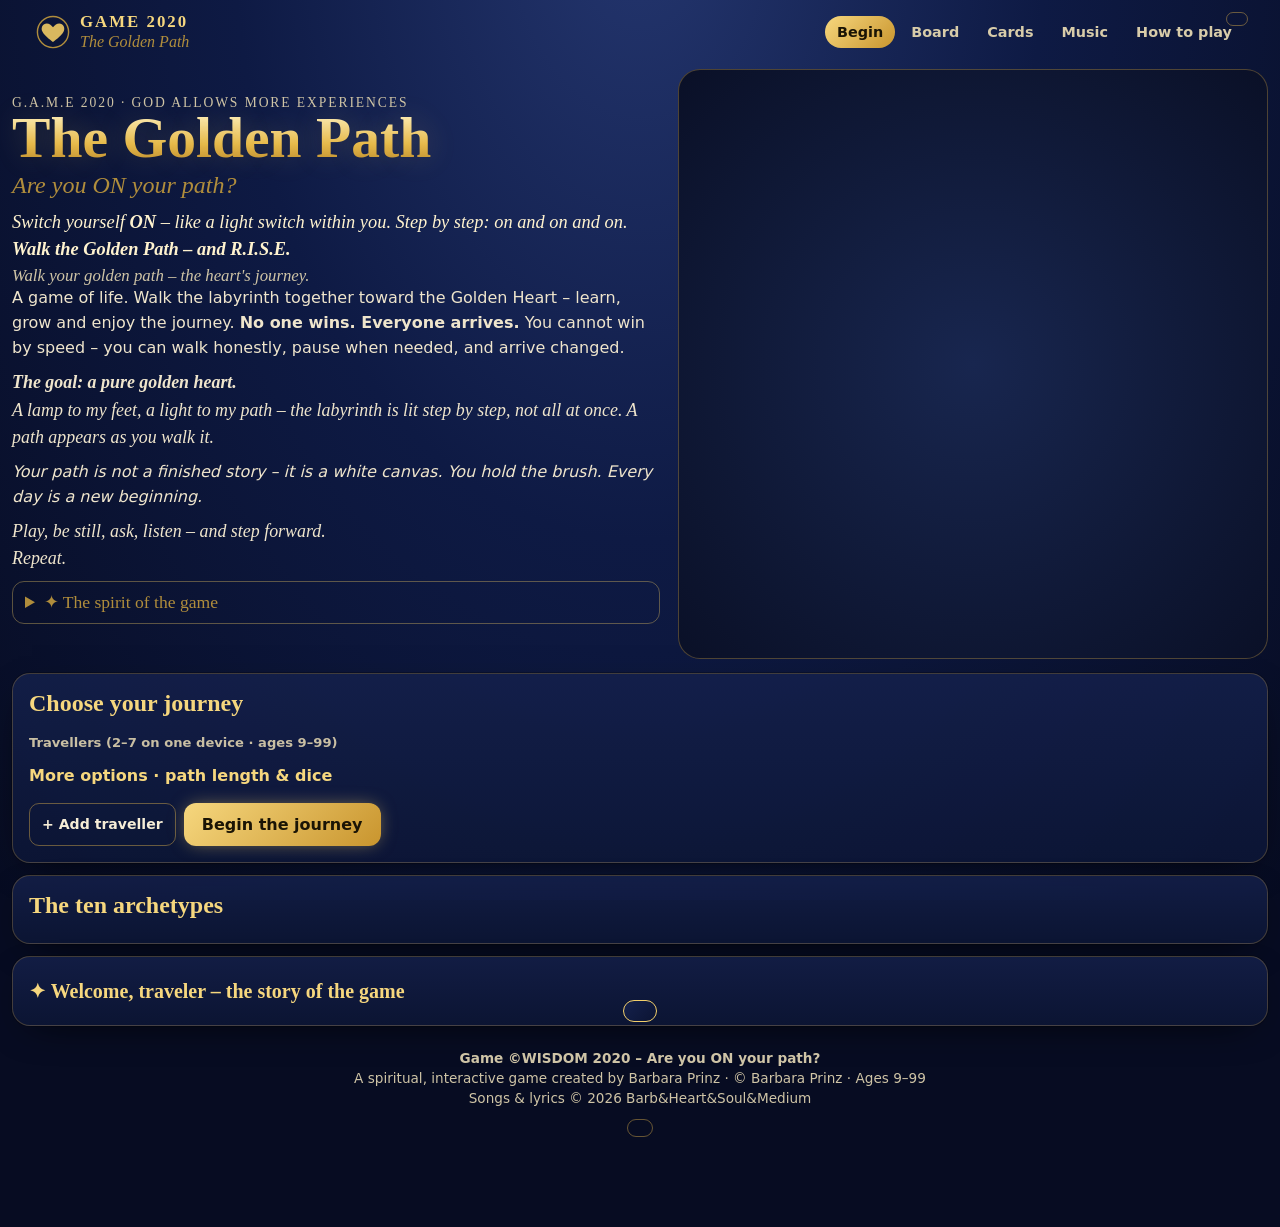
==== commit f97feceb: "Ten archetypes (Magician, Teacher, Playful Child) and Riddles of the Path Co-Authored-By: Claude Opu" ====
--- a/src/app.html
+++ b/src/app.html
@@ -295,12 +295,13 @@
 .gt-foot{font-family:var(--caps);font-size:.46rem;letter-spacing:.14em;margin-top:5px;opacity:.85}
 @keyframes gtshine{from{background-position:0% 0}to{background-position:220% 0}}
 @media (prefers-reduced-motion:reduce){.gticket{animation:none}}
-#musicPill{position:fixed;left:10px;bottom:calc(10px + env(safe-area-inset-bottom));z-index:85;display:none;align-items:center;gap:8px;max-width:70vw;padding:7px 8px 7px 14px;border-radius:999px;background:linear-gradient(135deg,#f6dc7a,#c99a2a);color:#2a1d05;font-size:.92rem;font-weight:600;box-shadow:0 4px 14px rgba(0,0,0,.25)}
+#musicPill{position:fixed;left:10px;bottom:calc(10px + env(safe-area-inset-bottom));z-index:85;display:none;align-items:center;gap:6px;max-width:58vw;padding:4px 5px 4px 10px;border-radius:999px;background:linear-gradient(135deg,#f6dc7a,#c99a2a);color:#2a1d05;font-size:.78rem;font-weight:600;box-shadow:0 4px 14px rgba(0,0,0,.25)}
 #musicPill.on{display:flex}
-body.music-on .modal{padding-bottom:68px}
-body.music-on .wrap{padding-bottom:64px}
+.rhint{margin:6px auto;max-width:420px;text-align:left;border:1px solid rgba(168,120,42,.35);border-radius:12px;padding:8px 12px;background:rgba(255,250,235,.6)}.rhint summary{cursor:pointer;font-weight:700;color:#8a6ad0}.rhint p{margin:6px 0 0;font-size:1.05rem}
+body.music-on .modal{padding-bottom:52px}
+body.music-on .wrap{padding-bottom:48px}
 #musicPill .mp-name{overflow:hidden;text-overflow:ellipsis;white-space:nowrap}
-#musicPill button{border:0;border-radius:999px;background:#2a1d05;color:#fff3c4;font-size:.95rem;font-weight:700;padding:7px 12px;cursor:pointer;min-height:36px}
+#musicPill button{border:0;border-radius:999px;background:#2a1d05;color:#fff3c4;font-size:.78rem;font-weight:700;padding:4px 9px;cursor:pointer;min-height:28px;white-space:nowrap;flex-shrink:0}
 .corner{position:absolute;top:10px;right:10px;width:42px;height:42px;border-radius:50%;display:flex;align-items:center;justify-content:center;font-size:1.45rem;border:1.5px solid #fff7d6;font-family:var(--serif);font-weight:700;line-height:1;color:#7a5410;background:radial-gradient(circle at 35% 30%,#fff6cf,#f2cf6b 60%,#c99a2a);box-shadow:0 1px 4px rgba(0,0,0,.25);z-index:2}
 .corner.left{right:auto;left:10px}
 .tin .deck{padding:0 46px}
@@ -311,6 +312,8 @@
 .corner svg[viewBox="27 27 66 66"]{width:40px;height:40px}
 .mcard .corner svg[viewBox="27 27 66 66"]{width:28px;height:28px}
 .mcard .corner svg{width:18px;height:18px}
+.hsunbig{width:96px!important;height:96px!important;padding:8px;border-radius:50%;border:1.5px solid #e6c46399}
+.hsun{width:1.15em;height:1.15em;vertical-align:-.2em;display:inline-block}
 </style>
 </head>
 <body>
@@ -347,7 +350,7 @@
       <details class="spirit"><summary>✦ The spirit of the game</summary>
       <p class="lyrics" style="font-size:1.12rem">The Golden Path is a game of ON(e)ness.<br>Every traveller is unique – one of a kind – and yet we are all one.<br>Step by step we switch ourselves ON and remember our connection and our purpose.<br>No one arrives alone: together we reach the Golden Heart.<br><b>Walk ON – walk as ONE.</b></p>
       <p class="lyrics" style="font-size:1.05rem">The Golden Path is alive everywhere. Every moment can change your path – and every step brings us closer to the Golden Heart, carrying every pearl of wisdom, every memory, insight and lesson we gather.</p>
-      <p><b>Golden heartlight – brightly, lightheartedly.</b> Now and always, decide to invite and radiate light and love, and let both become the focus of all your thoughts, words and deeds. Once you step on this golden wisdom path, it changes your being, your relationships and your connections – starting with the one relationship to yourself.</p>
+      <p><b>Your own Golden Heart radiates bright golden rays of light – through evolution, transformation and expansion.</b> Now and always, decide to invite and radiate light and love, and let both become the focus of all your thoughts, words and deeds. Once you step on this golden wisdom path, it changes your being, your relationships and your connections – starting with the one relationship to yourself.</p>
       <p class="lyrics" style="font-size:1.05rem">Before enlightenment, cope with everyday life – and afterwards, too. There is always something to learn and to experience, and so you gain pearls of wisdom. Go with it, without resistance. Be courageous and take one step at a time – even baby steps take you forward. Life is like waves, with ups and downs. The labyrinth, an ancient symbol, keeps you on your path and shows the way to the centre of your heart: to unconditional love, pure trust and joy. Walk with your partner, your children, your friends and family, and with loved ones beyond the veil, spirit animals and angels. Free your Self, follow your inner voice and find your golden heart. Day by day, play – or start anew.<br><span style="font-size:.9rem">– Barbara</span></p>
       <p>Remember how to be a spiritual being. With anticipation, dedicate yourself to this unique game of experience – a game for <b>you</b>, for understanding your life's path, with all its lessons and your infinite choices for your next steps.</p>
       <p class="lyrics" style="font-size:1.12rem">Nothing is pre-ordained. Everything is changing constantly.</p>
@@ -373,7 +376,7 @@
       <button class="btn ghost" id="resumeBtn" style="display:none">Continue saved journey</button>
     </div>
   </div>
-  <div class="panel"><h3 style="font-size:1.5rem;margin-bottom:8px">The seven archetypes</h3><div class="lib" id="archLib" style="grid-template-columns:repeat(auto-fill,minmax(170px,1fr))"></div></div>
+  <div class="panel"><h3 style="font-size:1.5rem;margin-bottom:8px">The ten archetypes</h3><div class="lib" id="archLib" style="grid-template-columns:repeat(auto-fill,minmax(170px,1fr))"></div></div>
   <details class="panel more" id="welcomePanel"><summary>✦ Welcome, traveler – the story of the game</summary>
     <div style="text-align:center"><div class="lyrics" id="welcomeText" style="font-size:1.12rem;margin:8px 0"></div>
     <button class="btn ghost small" id="welcomeSpeak">🔊 Listen to the welcome</button></div>
@@ -442,6 +445,11 @@
       <p class="hint">Tip: mark your song “Let the Game Begin” with <b>☆ Theme</b> – it then plays when the journey begins and when someone reaches the Golden Heart.</p>
       <div id="songList" style="margin-top:10px"></div>
       <div id="lyricsBox" style="margin-top:14px"></div>
+    </div>
+    <div class="panel" style="text-align:center">
+      <h3 style="font-size:1.4rem">More songs by Barbara</h3>
+      <p class="hint" style="margin:6px 0 10px">Every song in this game was written by Barbara. Discover all her music projects:</p>
+      <a class="btn gold" style="text-decoration:none;display:inline-block" href="https://suno.com/@barb_heart_and_soul_medium" target="_blank" rel="noopener">♪ Listen on Suno</a>
     </div>
     <div class="panel">
       <h3 style="font-size:1.5rem">Player</h3>
@@ -510,7 +518,7 @@
     <h3>Number Wisdom</h3>
     <p>Every number carries a meaning: 0 Pluto – transformation · 1 Sun – energy, healing power, empowering others · 2 Moon – emotions, mother, foresight, balance · 3 Mars – a powerful force that brings you forward (sometimes one step back is given) · 4 Mercury – bring your ideas into the world · 5 Faith – belief, mind, luck · 6 Venus – love, friendship, care, grace · 7 Saturn – cause and effect, step by step, grounding others · 8 Uranus – family, rebellion, sudden change · 9 Jupiter – communication, companionship, voice · 10 Medium – bridge between here and there. After every roll the meaning of your number lights up – and on Number Wisdom fields you learn more.</p>
     <h3>Recharge Stations &amp; your energy battery</h3>
-    <p>Every traveller has an energy battery ⚡. Sometimes we feel depleted or empty – then the little <b>Recharge Stations</b> help: breathe, walk, sing, dance, journal, create. Ask yourself: How do I charge my own battery in this moment? What do I need to re-charge or re-balance? Stillness and silence also fill the battery; hard moments of life use a little energy.</p>
+    <p>Every traveller has an energy battery <svg class="hsun" viewBox="0 0 24 24" aria-hidden="true"><g stroke="#e0a82e" stroke-width="1.6" stroke-linecap="round"><line x1="12" y1="1" x2="12" y2="3.6"/><line x1="12" y1="20.4" x2="12" y2="23"/><line x1="1" y1="12" x2="3.6" y2="12"/><line x1="20.4" y1="12" x2="23" y2="12"/><line x1="4.2" y1="4.2" x2="6" y2="6"/><line x1="18" y1="18" x2="19.8" y2="19.8"/><line x1="19.8" y1="4.2" x2="18" y2="6"/><line x1="6" y1="18" x2="4.2" y2="19.8"/></g><path d="M12 18.2c-3.6-2.6-6-4.7-6-7.3a3.1 3.1 0 0 1 6-1.2a3.1 3.1 0 0 1 6 1.2c0 2.6-2.4 4.7-6 7.3z" fill="#f2c14e" stroke="#c9952e" stroke-width=".8"/></svg>. Sometimes we feel depleted or empty – then the little <b>Recharge Stations</b> help: breathe, walk, sing, dance, journal, create. Ask yourself: How do I charge my own battery in this moment? What do I need to re-charge or re-balance? Stillness and silence also fill the battery; hard moments of life use a little energy.</p>
     <h3>Elevator · Lift Me Up</h3>
     <p>Ten special Elevator cards stand for empowerment: someone believes in you, you remember your inner power – and you are lifted up, sometimes 5 or even 7 fields toward the light. Unique and special, just like you.</p>
     <h3>Director's Chair</h3>
@@ -633,7 +641,7 @@
 if(D3.communication)DK.comm={name:"Clear Communication",color:"#7fc8f0",cards:D3.communication};
 if(D3.radiate)DK.radiate={name:"Radiate Your Light",color:"#fff1b0",cards:D3.radiate};
 if(D3.numbers2)DK.numwis={name:"Number Wisdom",color:"#e6c463",cards:D3.numbers2};
-if(D3.recharge)DK.recharge={name:"Recharge Station",color:"#7ad08a",cards:D3.recharge};if(D3.lightEnergy)DK.lightenergy={name:"Light & Energy",color:"#f2c94c",cards:D3.lightEnergy};
+if(D3.recharge)DK.recharge={name:"Recharge Station",color:"#7ad08a",cards:D3.recharge};if(D3.lightEnergy)DK.lightenergy={name:"Light & Energy",color:"#f2c94c",cards:D3.lightEnergy};if(D3.riddles)DK.riddles={name:"Riddles of the Path",color:"#8a6ad0",cards:D3.riddles};
 if(D3.moments)DK.moments={name:"Moments of Life · Ups & Downs",color:"#c86a8a",cards:D3.moments};
 if(D3.breath)DK.breath={name:"Ruach · Breath of Wind",color:"#a8d4e8",cards:D3.breath};
 if(D3.chalice)DK.chalice={name:"The Chalice",color:"#4aa0c8",cards:D3.chalice};
@@ -703,7 +711,7 @@
  Z:{deck:"treasures",name:"Treasure",sym:"✦"},
  Q:{deck:"chests",name:"Treasure Chest",sym:"❖"},
  U:{deck:"moments",name:"Moment of Life",sym:"∿"},
- E:{deck:"recharge",name:"Recharge Station",sym:"⚡"},
+ E:{deck:"recharge",name:"Recharge Station",sym:"💛"},
  N:{deck:"numwis",name:"Number Wisdom",sym:"#"},
  O:{deck:"radiate",name:"Radiate Your Light",sym:"☼"},
  V:{deck:"comm",name:"Clear Communication",sym:"❝"},
@@ -733,6 +741,7 @@
  y:{deck:"walk",name:"Walk Your Path",sym:"👣"},
  x:{deck:"emotions",name:"Alchemy of Feelings",sym:"❂"},
  q:{deck:"lightenergy",name:"Light & Energy",sym:"⚡"},
+ d:{deck:"riddles",name:"Riddle Door",sym:"🔐"},
  "^":{deck:"elevator",name:"Elevator · Lift Me Up",sym:"⇧"}
 };
 Object.keys(T).forEach(k=>{if(T[k].deck&&!DK[T[k].deck])T[k].deck="pearls"});
@@ -800,7 +809,7 @@
  path:"C!IT~PAMBSSQ!E~DD^OVXFWK",
  animals:"AA~F!CTPSSQ~U!EDD^OVXWMB",
  heart:"M!~BBRCTYSSQU~!ED^NOVXKP"};
-const CORE="QQQSSE~!hsFne",ROTATE="cowkgtrlyyxvubzjaq";
+const CORE="QQQSSE~!hsFnedd",ROTATE="cowkgtrlyyxvubzjaq";
 function buildMap(set,seedIn){
   const m=[];for(let i=1;i<=N;i++)m.push(GATE_POS.includes(i)?"G":"");
   TURN_FIELDS.forEach(f=>{if(m[f-1]!=="G")m[f-1]="L"});
@@ -891,12 +900,15 @@
   sfx(kind==="gate"?"gate":kind==="heart"?"heart":"pearl");
 }
 const BUILTIN=[{id:"builtin-1",name:"Life is a game… Play with Love ♥",src:"music/life-is-a-game.mp3",builtin:true,theme:true,role:"start"},
- {id:"builtin-2",name:"The Golden Path of Hope and Love",src:"music/golden-path-of-hope-and-love.mp3",builtin:true,role:"heart"},
+ {id:"builtin-2",name:"The Golden Path of Hope, Light and Love",src:"music/golden-path-of-hope-and-love.mp3",builtin:true,role:"heart"},
  {id:"builtin-3",name:"Riddles of Life – Make Dreams Come True",src:"music/riddles-of-life.mp3",builtin:true,role:"chest"},
  {id:"builtin-4",name:"Dare to Dream",src:"music/dare-to-dream.mp3",builtin:true,role:"dream"},
  {id:"builtin-5",name:"A Grateful Heart",src:"music/a-grateful-heart.mp3",builtin:true,role:"gratitude"},
  {id:"builtin-6",name:"Connected Beyond",src:"music/connected-beyond.mp3",builtin:true,role:"bridge"},
- {id:"builtin-7",name:"Let Your Child Breathe",src:"music/let-your-child-breathe.mp3",builtin:true}];
+ {id:"builtin-7",name:"Let Your Child Breathe",src:"music/let-your-child-breathe.mp3",builtin:true},
+ {id:"builtin-8",name:"Born to Create",src:"music/born-to-create.mp3",builtin:true},
+ {id:"builtin-9",name:"Create in Us a Golden Heart",src:"music/create-in-us-a-golden-heart.mp3",builtin:true},
+ {id:"builtin-10",name:"The Path Is Already Open",src:"music/the-path-is-already-open.mp3",builtin:true}];
 function playRole(r){if(!$("#mMoments").checked)return false;const i=Music.songs.findIndex(x=>x.role===r);if(i<0)return false;if(Music.idx===i&&!Music.audio.paused)return true;musicPlay(i);return true}
 const Music={songs:BUILTIN.slice(),idx:-1,audio:new Audio(),db:null};
 Music.audio.preload="none";
@@ -993,6 +1005,9 @@
   creator: {name:"The Creator", robe:["#e0362e","#7a0e14"], trim:"#f6cf5a", cloak:null,                 skin:["#fdeee2","#f4d0b8","#d8a88c"], hair:"#b0381c", hairHi:"#e0703a", eye:"#4f8a8c", style:"curl", sym:"brush",   glow:"#ffd27a", freckles:true},
   alchemist:{name:"The Alchemist", robe:["#8a5ad8","#3a1a6e"], trim:"#f2cf6b", cloak:["#5a2e9a","#2a0e4a"], skin:["#f6dcc6","#e2b496","#c08a6a"], hair:"#d8d4cc", hairHi:"#ffffff", eye:"#4a5a7a", style:"bun", sym:"chalice", glow:"#f6dc8a"},
   lantern: {name:"The Lantern Bearer", robe:["#f0a040","#9a4a10"], trim:"#fff0b8", cloak:["#c86a20","#6a2a08"], skin:["#fbe6d4","#f0c8a8","#d0a080"], hair:"#c89a52", hairHi:"#f2d08a", eye:"#6a5a3a", style:"wave", sym:"lanternHigh", glow:"#ffe08a"},
+  magician:{name:"The Magician", robe:["#9a7ad0","#4e3388"], trim:"#f2cf6b", cloak:["#1e2e86","#0a1242"], skin:["#f8dcc8","#eab89a","#c8907a"], hair:"#7a5836", hairHi:"#a8845a", eye:"#5a6a7a", style:"slick", sym:"wand", glow:"#e0d0ff", beard:"#7a5836b8", cape:true},
+  teacher:{name:"The Teacher", robe:["#c8507a","#6a1a3a"], trim:"#f2cf6b", cloak:null, skin:["#f6dcc4","#e6b898","#c69072"], hair:"#4a2e1e", hairHi:"#7a5236", eye:"#5a4a32", style:"wave", sym:"book", glow:"#ffd8e4", glasses:true},
+  child:{name:"The Playful Child", robe:["#f6c838","#e0901a"], trim:"#ffffff", cloak:null, skin:["#fde6d4","#f4c8a8","#dca482"], hair:"#c87a3a", hairHi:"#f0a860", eye:"#4a7aa8", style:"curl", sym:"balloon", glow:"#fff0a8", scale:.8, freckles:true},
   guardian:{name:"The Guardian", robe:["#2a8a9a","#0c3a4a"], trim:"#e8c66a", cloak:["#1a4a6a","#081e30"], skin:["#c08a62","#9a6440","#6e4228"], hair:"#1a120c", hairHi:"#4a3a2a", eye:"#2a1a0e", style:"crop", sym:"shield", glow:"#a8f0f0"},
   guide:   {name:"The Guide",   robe:["#fffaf0","#d9b65e"], trim:"#c9952e", cloak:["#e8d4a0","#b8862e"], skin:["#f6d8bc","#e2b28c","#c28a66"], hair:"#3e2c1e", hairHi:"#6a5038", eye:"#5a4a32", style:"short", sym:"staff", glow:"#fff3b8", beard:"#3a2a1c", glasses:true}
 };
@@ -1020,6 +1035,7 @@
   let hairBack = "";
   if (H === "wave") hairBack = `<path d="M${cx-12.6} ${hy-3} C${cx-15} ${hy+8} ${cx-14.5} ${hy+17} ${cx-11} ${hy+22} Q${cx-7} ${hy+20} ${cx-7.5} ${hy+12} L${cx+7.5} ${hy+12} Q${cx+7} ${hy+20} ${cx+11} ${hy+22} C${cx+14.5} ${hy+17} ${cx+15} ${hy+8} ${cx+12.6} ${hy-3}Z" fill="url(#${u}hair)"/>`;
   if (H === "long") hairBack = `<path d="M${cx-12.8} ${hy-4} C${cx-15.5} ${hy+10} ${cx-15} ${hy+28} ${cx-12} ${hy+36} Q${cx-8} ${hy+33} ${cx-7.6} ${hy+14} L${cx+7.6} ${hy+14} Q${cx+8} ${hy+33} ${cx+12} ${hy+36} C${cx+15} ${hy+28} ${cx+15.5} ${hy+10} ${cx+12.8} ${hy-4}Z" fill="url(#${u}hair)"/>`;
+  if (H === "slick") hairBack = `<path d="M${cx-12.2} ${hy-5} C${cx-13.2} ${hy+1} ${cx-12.8} ${hy+4} ${cx-11} ${hy+6} Q${cx} ${hy+8} ${cx+11} ${hy+6} C${cx+12.8} ${hy+4} ${cx+13.2} ${hy+1} ${cx+12.2} ${hy-5}Z" fill="url(#${u}hair)"/>`;
   if (H === "curl") hairBack = `<path d="M${cx-13} ${hy-4} C${cx-18} ${hy+8} ${cx-17} ${hy+24} ${cx-13} ${hy+32} Q${cx-8} ${hy+28} ${cx-7.6} ${hy+14} L${cx+7.6} ${hy+14} Q${cx+8} ${hy+28} ${cx+13} ${hy+32} C${cx+17} ${hy+24} ${cx+18} ${hy+8} ${cx+13} ${hy-4}Z" fill="url(#${u}hair)"/>` +
     [-1, 1].map(d => [0, 1, 2, 3, 4].map(i => `<circle cx="${cx + d * (14 - i * .3)}" cy="${hy + 2 + i * 6}" r="3.1" fill="${i % 2 ? P.hair : P.hairHi}" opacity=".9"/>`).join("")).join("");
 
@@ -1067,15 +1083,38 @@
          ${[["#2f7fd0", -6, 120], ["#f6c838", 5, 128], ["#3fae5a", -3, 140], ["#c8288a", 8, 146], ["#e0362e", 0, 112]].map(([c, dx, y]) => `<circle cx="${cx + dx}" cy="${y}" r="2.2" fill="${c}" opacity=".85"/>`).join("")}
          <path d="M${cx-6} 132 h12 v8 h-12z" fill="none" stroke="#e0c890" stroke-width="1"/>`;
     }
-    if (k === "alchemist" || k === "lantern" || k === "guardian") {
+    if (k === "alchemist" || k === "lantern" || k === "guardian" || k === "teacher") {
       const robeD = `M${cx-15} ${sh} Q${cx-20} ${sh+4} ${cx-21} ${sh+16} L${cx-26} ${k === "guardian" ? 156 : 184} Q${cx} ${k === "guardian" ? 162 : 191} ${cx+26} ${k === "guardian" ? 156 : 184} L${cx+21} ${sh+16} Q${cx+20} ${sh+4} ${cx+15} ${sh} Q${cx+8} ${sh-4} ${cx} ${sh-4} Q${cx-8} ${sh-4} ${cx-15} ${sh}Z`;
       const hood = k === "lantern" ? `<path d="M${cx-13} ${sh-1} Q${cx-22} ${sh+4} ${cx-19} ${sh+14} Q${cx} ${sh+20} ${cx+19} ${sh+14} Q${cx+22} ${sh+4} ${cx+13} ${sh-1}" fill="#c86a20" stroke="${P.trim}" stroke-width="1"/>` : "";
+      const capeD = `M${cx-15} ${sh} Q${cx-31} ${sh+10} ${cx-39} 184 Q${cx-33} 189 ${cx-26} 186 L${cx-22} ${sh+14}Z M${cx+15} ${sh} Q${cx+31} ${sh+10} ${cx+39} 184 Q${cx+33} 189 ${cx+26} 186 L${cx+22} ${sh+14}Z`;
+      const star = (x, y, r) => `<path d="M${x} ${y-r} L${x+r*.3} ${y-r*.3} L${x+r} ${y} L${x+r*.3} ${y+r*.3} L${x} ${y+r} L${x-r*.3} ${y+r*.3} L${x-r} ${y} L${x-r*.3} ${y-r*.3}Z" fill="url(#${u}gold)"/>`;
+      const cape = P.cape ? `<path d="${capeD}" fill="url(#${u}c)"/><path d="M${cx-39} 184 Q${cx-33} 189 ${cx-26} 186 M${cx+39} 184 Q${cx+33} 189 ${cx+26} 186" stroke="${P.trim}" stroke-width="1.6" fill="none"/>` + [[-25,92,2.4],[-30,122,3],[-33,152,2.6],[-30,176,2.2],[25,92,2.4],[30,122,3],[33,152,2.6],[30,176,2.2],[-27,106,1.4],[27,138,1.5],[-28,164,1.4],[32,166,1.4]].map(([dx,y,r])=>star(cx+dx,y,r)).join("") : "";
+      const stars = k === "magician" ? [[-12,130,1.8],[10,146,1.6],[-6,166,1.8],[14,176,1.5]].map(([dx,y,r])=>star(cx+dx,y,r)).join("") : "";
       const sash = k === "alchemist" ? `<path d="M${cx-14} ${sh+2} L${cx+16} 110 L${cx+12} 116 L${cx-18} ${sh+8}Z" fill="#f2cf6b" opacity=".9"/>${["☉","☽","△","▽"].map((g, i) => `<text x="${cx - 10 + i * 7}" y="${sh + 14 + i * 9}" font-size="5" fill="#5a2e9a">${g}</text>`).join("")}` : "";
       const belt = k === "guardian" ? `<path d="M${cx-20} 106 Q${cx} 112 ${cx+20} 106" stroke="#6a4018" stroke-width="4" fill="none"/><rect x="${cx-3}" y="105" width="6" height="6" rx="1" fill="url(#${u}gold)"/>` : `<path d="M${cx-20} 108 Q${cx} 113 ${cx+20} 108" stroke="${P.trim}" stroke-width="2.6" fill="none"/>`;
-      storyBody = (k === "guardian" ? legs("#2a2a34", "#3a2412", 150) : `<ellipse cx="${cx-7}" cy="188" rx="5.4" ry="2.4" fill="#5a3a22"/><ellipse cx="${cx+8}" cy="189.6" rx="5.8" ry="2.6" fill="#5a3a22"/>`) +
-        (P.cloak ? `<path d="M${cx-15} ${sh} Q${cx-27} ${sh+10} ${cx-31} 181 Q${cx-26} 185 ${cx-22} 183 Q${cx-20} 120 ${cx-12} ${sh+4}Z M${cx+15} ${sh} Q${cx+27} ${sh+10} ${cx+31} 181 Q${cx+26} 185 ${cx+22} 183 Q${cx+20} 120 ${cx+12} ${sh+4}Z" fill="url(#${u}c)"/>` : "") +
-        `<path d="${robeD}" fill="url(#${u}r)"/><path d="${robeD}" fill="url(#${u}sh)"/><path d="M${cx-10} 120 Q${cx-13} 150 ${cx-17} 180 M${cx+12} 118 Q${cx+15} 150 ${cx+18} 180" stroke="#000" stroke-opacity=".14" stroke-width="1.3" fill="none"/>` + hood + sash + belt +
+      storyBody = cape + (k === "guardian" ? legs("#2a2a34", "#3a2412", 150) : `<ellipse cx="${cx-7}" cy="188" rx="5.4" ry="2.4" fill="#5a3a22"/><ellipse cx="${cx+8}" cy="189.6" rx="5.8" ry="2.6" fill="#5a3a22"/>`) +
+        (P.cloak && !P.cape ? `<path d="M${cx-15} ${sh} Q${cx-27} ${sh+10} ${cx-31} 181 Q${cx-26} 185 ${cx-22} 183 Q${cx-20} 120 ${cx-12} ${sh+4}Z M${cx+15} ${sh} Q${cx+27} ${sh+10} ${cx+31} 181 Q${cx+26} 185 ${cx+22} 183 Q${cx+20} 120 ${cx+12} ${sh+4}Z" fill="url(#${u}c)"/>` : "") +
+        `<path d="${robeD}" fill="url(#${u}r)"/><path d="${robeD}" fill="url(#${u}sh)"/><path d="M${cx-10} 120 Q${cx-13} 150 ${cx-17} 180 M${cx+12} 118 Q${cx+15} 150 ${cx+18} 180" stroke="#000" stroke-opacity=".14" stroke-width="1.3" fill="none"/>` + hood + sash + stars + belt +
         `<path d="M${cx-26} ${k === "guardian" ? 156 : 184} Q${cx} ${k === "guardian" ? 162 : 191} ${cx+26} ${k === "guardian" ? 156 : 184}" stroke="${P.trim}" stroke-width="2" fill="none"/>`;
+    }
+    if (k === "child") {
+      const tee = `M${cx-14} ${sh} Q${cx-17} ${sh+3} ${cx-16} ${sh+14} Q${cx-14} ${sh+30} ${cx-13} 112 L${cx-15} 136 Q${cx} 140 ${cx+15} 136 L${cx+13} 112 Q${cx+14} ${sh+30} ${cx+16} ${sh+14} Q${cx+17} ${sh+3} ${cx+14} ${sh} Q${cx+8} ${sh-4} ${cx} ${sh-4} Q${cx-8} ${sh-4} ${cx-14} ${sh}Z`;
+      storyBody = legs("#3a7ad8", "#e0362e", 132) + `<path d="${tee}" fill="url(#${u}r)"/>` + shade(tee) +
+        `<path d="M${cx-15} 136 Q${cx} 140 ${cx+15} 136" stroke="#fff" stroke-width="1.6" fill="none"/>` +
+        [[-7,90,"#e0362e"],[6,100,"#2f7fd0"],[-4,116,"#3fae5a"],[8,124,"#c8288a"]].map(([dx,y,c])=>`<circle cx="${cx+dx}" cy="${y}" r="2.6" fill="${c}" opacity=".9"/>`).join("");
+    }
+    if (k === "magician") {
+      const capeD = `M${cx-16} ${sh-1} Q${cx-32} ${sh+10} ${cx-39} 184 Q${cx} 194 ${cx+39} 184 Q${cx+32} ${sh+10} ${cx+16} ${sh-1} Q${cx} ${sh-6} ${cx-16} ${sh-1}Z`;
+      const star = (x, y, r) => `<path d="M${x} ${y-r} L${x+r*.3} ${y-r*.3} L${x+r} ${y} L${x+r*.3} ${y+r*.3} L${x} ${y+r} L${x-r*.3} ${y+r*.3} L${x-r} ${y} L${x-r*.3} ${y-r*.3}Z" fill="url(#${u}gold)"/>`;
+      const tunic = `M${cx-16} ${sh} Q${cx-19} ${sh+3} ${cx-18} ${sh+14} Q${cx-15} ${sh+34} ${cx-12} 108 L${cx-15} 150 Q${cx} 154 ${cx+15} 150 L${cx+12} 108 Q${cx+15} ${sh+34} ${cx+18} ${sh+14} Q${cx+19} ${sh+3} ${cx+16} ${sh} Q${cx+8} ${sh-4} ${cx} ${sh-4} Q${cx-8} ${sh-4} ${cx-16} ${sh}Z`;
+      storyBody = `<path d="${capeD}" fill="url(#${u}c)"/><path d="M${cx-39} 184 Q${cx} 194 ${cx+39} 184" stroke="${P.trim}" stroke-width="1.8" fill="none"/>` +
+        [[-24,90,2.4],[-29,118,3],[-32,148,2.6],[-30,174,2.2],[24,90,2.4],[29,118,3],[32,148,2.6],[30,174,2.2],[-26,104,1.4],[27,134,1.5],[-27,162,1.4],[31,162,1.4],[-20,180,1.8],[0,168,2.2],[20,180,1.8],[-19,160,1.4],[19,158,1.5],[0,186,1.4]].map(([dx,y,r])=>star(cx+dx,y,r)).join("") +
+        legs("#1c2440", "#3a2416", 146) +
+        `<path d="${tunic}" fill="url(#${u}r)"/>` + shade(tunic) +
+        `<path d="M${cx-15} 150 Q${cx} 154 ${cx+15} 150" stroke="${P.trim}" stroke-width="1.8" fill="none"/><path d="M${cx-8} ${sh-3} Q${cx} ${sh+5} ${cx+8} ${sh-3}" stroke="${P.trim}" stroke-width="1.8" fill="none"/>` +
+        `<path d="M${cx-13} 107 Q${cx} 111 ${cx+13} 107" stroke="${P.trim}" stroke-width="3" fill="none"/><circle cx="${cx}" cy="109.5" r="2.4" fill="url(#${u}gold)"/>` +
+        `<path d="M${cx-16} ${sh} Q${cx-10} ${sh+6} ${cx-6} ${sh+2} M${cx+16} ${sh} Q${cx+10} ${sh+6} ${cx+6} ${sh+2}" stroke="${P.trim}" stroke-width="1.4" fill="none"/><circle cx="${cx-13}" cy="${sh+1}" r="2.4" fill="url(#${u}gold)"/><circle cx="${cx+13}" cy="${sh+1}" r="2.4" fill="url(#${u}gold)"/>` +
+        [[-6,126,1.5],[7,136,1.4]].map(([dx,y,r])=>star(cx+dx,y,r)).join("");
     }
     if (k === "guide") {
       const coat = `M${cx-15} ${sh} Q${cx-21} ${sh+4} ${cx-22} ${sh+16} L${cx-27} 172 Q${cx-16} 176 ${cx-6} 172 L${cx-4} ${sh+10} L${cx+4} ${sh+10} L${cx+6} 172 Q${cx+16} 176 ${cx+27} 172 L${cx+22} ${sh+16} Q${cx+21} ${sh+4} ${cx+15} ${sh} Q${cx+8} ${sh-4} ${cx} ${sh-4} Q${cx-8} ${sh-4} ${cx-15} ${sh}Z`;
@@ -1141,6 +1180,28 @@
       `<path d="M${cx + 30} ${sh - 3} L${cx + 42} ${sh - 26}" stroke="#7a4a22" stroke-width="2.6" stroke-linecap="round"/><path d="M${cx + 41} ${sh - 24} L${cx + 44} ${sh - 30} L${cx + 46} ${sh - 29} L${cx + 43.5} ${sh - 22.5}Z" fill="url(#${u}gold)"/><path d="M${cx + 44.5} ${sh - 30} q2.5 -4 1.5 -7 q-3 2 -3.5 6.5Z" fill="#e0362e"/>` +
       [[52, 0], [56, -4], [50, -8]].map(([dx, dy], i) => `<circle cx="${cx + dx}" cy="${sh - 38 + dy}" r="${10 - i * 3}" fill="url(#${u}g)" opacity=".85"/>`).join("") + `<path d="M${cx + 50} ${sh - 44} l1.2 3 3 1.2 -3 1.2 -1.2 3 -1.2 -3 -3 -1.2 3 -1.2Z" fill="#fff"/>` + hand(cx + 30, sh - 3);
   }
+  if (P.sym === "book") {
+    arms = sleeve(cx - 13.5, sh + 5, cx - 21, sh + 22, cx - 9, sh + 32, 9) + sleeve(cx + 13.5, sh + 5, cx + 21, sh + 22, cx + 9, sh + 32, 9);
+    const bx = cx, by = sh + 30;
+    symFront = `<circle cx="${bx}" cy="${by - 4}" r="20" fill="url(#${u}g)" opacity=".8"/><path d="M${bx} ${by - 9} Q${bx - 8} ${by - 12} ${bx - 15} ${by - 9} L${bx - 15} ${by + 4} Q${bx - 8} ${by + 1} ${bx} ${by + 4}Z" fill="#fffaf0" stroke="#a8761e" stroke-width=".8"/><path d="M${bx} ${by - 9} Q${bx + 8} ${by - 12} ${bx + 15} ${by - 9} L${bx + 15} ${by + 4} Q${bx + 8} ${by + 1} ${bx} ${by + 4}Z" fill="#fffaf0" stroke="#a8761e" stroke-width=".8"/><path d="M${bx} ${by - 9} L${bx} ${by + 4}" stroke="#a8761e" stroke-width=".8"/>` +
+      [0, 1, 2].map(i => `<path d="M${bx - 12} ${by - 6 + i * 3} Q${bx - 7} ${by - 7.5 + i * 3} ${bx - 3} ${by - 6 + i * 3} M${bx + 3} ${by - 6 + i * 3} Q${bx + 7} ${by - 7.5 + i * 3} ${bx + 12} ${by - 6 + i * 3}" stroke="#c8a870" stroke-width=".6" fill="none"/>`).join("") +
+      `<path d="M${bx} ${by - 12} q-2 -6 0 -10 q2 4 0 10Z M${bx - 7} ${by - 13} l-2 -6 M${bx + 7} ${by - 13} l2 -6" stroke="#f2cf6b" stroke-width="1" fill="#f6dc8a" opacity=".8"/>` + hand(cx - 10, sh + 33) + hand(cx + 10, sh + 33);
+  }
+  if (P.sym === "balloon") {
+    arms = sleeve(cx - 12.5, sh + 5, cx - 22, sh + 14, cx - 30, sh + 4, 8) + sleeve(cx + 12.5, sh + 5, cx + 22, sh - 4, cx + 24, sh - 18, 8);
+    const ax = cx + 30, ay = sh - 62;
+    symBack = `<path d="M${cx + 24} ${sh - 20} Q${cx + 20} ${sh - 40} ${ax} ${ay + 13}" stroke="#a8761e" stroke-width=".8" fill="none"/>` + [[10, 40], [100, 120], [16, 110]].map(([x, y]) => `<circle cx="${x}" cy="${y}" r="2" fill="url(#${u}gold)"/>`).join("");
+    symFront = hand(cx - 30, sh + 3, 3.8) + hand(cx + 24, sh - 19, 3.8) + `<circle cx="${ax}" cy="${ay}" r="20" fill="url(#${u}g)" opacity=".9"/><path d="M${ax} ${ay + 12} C${ax - 16} ${ay + 2} ${ax - 12} ${ay - 12} ${ax - 6} ${ay - 11} C${ax - 3} ${ay - 10.6} ${ax} ${ay - 8} ${ax} ${ay - 6} C${ax} ${ay - 8} ${ax + 3} ${ay - 10.6} ${ax + 6} ${ay - 11} C${ax + 12} ${ay - 12} ${ax + 16} ${ay + 2} ${ax} ${ay + 12}Z" fill="url(#${u}gold)" stroke="#a8761e" stroke-width=".7"/><path d="M${ax - 7} ${ay - 7} q-3 2 -2 6" stroke="#fff" stroke-width="1.4" fill="none" stroke-linecap="round" opacity=".8"/><path d="M${ax - 1.5} ${ay + 12} l1.5 2 1.5 -2Z" fill="#a8761e"/>`;
+  }
+  if (P.sym === "wand") {
+    arms = sleeve(cx - 13.5, sh + 5, cx - 22, sh + 22, cx - 14, sh + 34, 9) + sleeve(cx + 13.5, sh + 5, cx + 25, sh + 12, cx + 30, sh - 2, 9);
+    const wx = cx + 43, wy = sh - 26, gx = cx - 14, gy = sh + 40;
+    symBack = [[18, 24], [98, 14], [106, 52], [14, 70]].map(([x, y], i) => `<path d="M${x} ${y - 4} l1.2 2.8 2.8 1.2 -2.8 1.2 -1.2 2.8 -1.2 -2.8 -2.8 -1.2 2.8 -1.2Z" fill="url(#${u}gold)" opacity="${.9 - i * .12}"/>`).join("");
+    symFront = `<circle cx="${gx}" cy="${gy}" r="14" fill="url(#${u}g)" opacity=".9"/><rect x="${gx - 5}" y="${gy - 3}" width="10" height="8" rx="1.2" fill="#8a5ad8" stroke="#f6dc8a" stroke-width=".8"/><path d="M${gx} ${gy - 3} v8 M${gx - 5} ${gy + 1} h10" stroke="#f6dc8a" stroke-width="1.2"/><path d="M${gx} ${gy - 3} q-4 -4 -5 -1 q1 2 5 1 q4 -4 5 -1 q-1 2 -5 1Z" fill="#f6dc8a"/>` + hand(cx - 14, sh + 35) +
+      `<path d="M${cx + 30} ${sh - 3} L${wx} ${wy}" stroke="#1a1430" stroke-width="2.8" stroke-linecap="round"/><path d="M${wx - 2} ${wy + 4} L${wx} ${wy}" stroke="#fff" stroke-width="2.8" stroke-linecap="round"/>` +
+      `<circle cx="${wx}" cy="${wy}" r="13" fill="url(#${u}g)"/><path d="M${wx} ${wy - 7} l1.8 4.6 4.8 .4 -3.7 3 1.2 4.8 -4.1 -2.6 -4.1 2.6 1.2 -4.8 -3.7 -3 4.8 -.4Z" fill="url(#${u}gold)" stroke="#fff6c8" stroke-width=".6"/>` +
+      [[8, -12, 1.6], [12, 2, 1.2], [-6, -14, 1.3], [16, -6, 1]].map(([dx, dy, r]) => `<circle cx="${wx + dx}" cy="${wy + dy}" r="${r}" fill="#fff"/>`).join("") + hand(cx + 30, sh - 3);
+  }
   if (P.sym === "staff") {
     const sx = cx + 26;
     symBack = `<path d="M${sx} ${sh - 36} L${sx + 1} 187" stroke="#8a5a2a" stroke-width="3.4" stroke-linecap="round"/><path d="M${sx - .6} ${sh - 30} L${sx} 187" stroke="#c8925a" stroke-width="1" opacity=".7"/>` +
@@ -1169,6 +1230,7 @@
   if (H === "long") hairFront = `<path d="M${cx-11.4} ${hy-1} C${cx-12.6} ${hy-14} ${cx-5.6} ${hy-18} ${cx} ${hy-17.6} C${cx+5.6} ${hy-18} ${cx+12.6} ${hy-14} ${cx+11.4} ${hy-1} Q${cx+9.6} ${hy-9} ${cx+1} ${hy-12.4} L${cx} ${hy-15} L${cx-1} ${hy-12.4} Q${cx-9.6} ${hy-9} ${cx-11.4} ${hy-1}Z" fill="url(#${u}hair)"/><path d="M${cx-1} ${hy-16} Q${cx-6} ${hy-15} ${cx-9} ${hy-9} M${cx+1} ${hy-16} Q${cx+6} ${hy-15} ${cx+9} ${hy-9}" stroke="#fff" stroke-opacity=".25" stroke-width=".8" fill="none"/><circle cx="${cx-11}" cy="${hy-8}" r="2.4" fill="#f6e3a8"/><circle cx="${cx-11}" cy="${hy-8}" r="1" fill="#ffb8c8"/>`;
   if (H === "curl") hairFront = `<path d="M${cx-12} ${hy-1} C${cx-14} ${hy-15} ${cx-6} ${hy-19.4} ${cx} ${hy-18.6} C${cx+6} ${hy-19.4} ${cx+14} ${hy-15} ${cx+12} ${hy-1} Q${cx+10.6} ${hy-9} ${cx+5} ${hy-11} Q${cx+1} ${hy-8.6} ${cx-3} ${hy-11.4} Q${cx-9.4} ${hy-9.6} ${cx-12} ${hy-1}Z" fill="url(#${u}hair)"/>` + [[-9, -14], [-4, -17.4], [2, -18], [7.6, -15.6], [11, -10], [-11.6, -8]].map(([dx, dy], i) => `<circle cx="${cx + dx}" cy="${hy + dy}" r="3" fill="${i % 2 ? P.hairHi : P.hair}"/>`).join("");
   if (H === "bun") hairFront = `<circle cx="${cx}" cy="${hy-17}" r="6.6" fill="url(#${u}hair)"/><path d="M${cx-11} ${hy-2} C${cx-12} ${hy-14} ${cx-6} ${hy-17.4} ${cx} ${hy-17} C${cx+6} ${hy-17.4} ${cx+12} ${hy-14} ${cx+11} ${hy-2} Q${cx+9} ${hy-10} ${cx} ${hy-11.6} Q${cx-9} ${hy-10} ${cx-11} ${hy-2}Z" fill="url(#${u}hair)"/><path d="M${cx-8} ${hy-12} Q${cx-2} ${hy-16} ${cx+6} ${hy-13}" stroke="#a8a49c" stroke-width=".6" fill="none"/><path d="M${cx-4} ${hy-20} l8 4" stroke="#c9952e" stroke-width="1.2"/>`;
+  if (H === "slick") hairFront = `<path d="M${cx-11.2} ${hy-3} C${cx-12.6} ${hy-15} ${cx-5} ${hy-19.4} ${cx+1} ${hy-19} C${cx+8} ${hy-18.8} ${cx+12.8} ${hy-13} ${cx+11.4} ${hy-3} Q${cx+10.8} ${hy-9.6} ${cx+7.4} ${hy-12.2} Q${cx+2} ${hy-13.6} ${cx-3.4} ${hy-12.8} Q${cx-9} ${hy-11.2} ${cx-11.2} ${hy-3}Z" fill="url(#${u}hair)"/><path d="M${cx-3} ${hy-13} Q${cx+3} ${hy-17.6} ${cx+10} ${hy-12} M${cx-6} ${hy-12} Q${cx-1} ${hy-17.4} ${cx+7} ${hy-16.4} M${cx-9} ${hy-9} Q${cx-7} ${hy-16} ${cx-1} ${hy-18}" stroke="${P.hairHi}" stroke-opacity=".7" stroke-width=".7" fill="none" stroke-linecap="round"/>`;
   if (H === "crop") hairFront = `<path d="M${cx-10.8} ${hy-3} C${cx-11.6} ${hy-14} ${cx-6} ${hy-16.6} ${cx} ${hy-16.4} C${cx+6} ${hy-16.6} ${cx+11.6} ${hy-14} ${cx+10.8} ${hy-3} Q${cx+10} ${hy-9} ${cx+6} ${hy-10.4} Q${cx} ${hy-11.6} ${cx-6} ${hy-10.4} Q${cx-10} ${hy-9} ${cx-10.8} ${hy-3}Z" fill="url(#${u}hair)"/>` + [[-8, -12], [-4, -14.4], [0, -15], [4, -14.4], [8, -12], [-10, -7], [10, -7]].map(([dx, dy]) => `<circle cx="${cx + dx}" cy="${hy + dy}" r="2" fill="${P.hair}"/>`).join("");
   if (H === "short") hairFront = `<path d="M${cx-11} ${hy-3} C${cx-12} ${hy-14} ${cx-6} ${hy-17.6} ${cx} ${hy-17.2} C${cx+6} ${hy-17.6} ${cx+12} ${hy-14} ${cx+11} ${hy-3} Q${cx+10.4} ${hy-9} ${cx+7} ${hy-11} Q${cx+1} ${hy-12.6} ${cx-4} ${hy-11.6} Q${cx-8.6} ${hy-10.2} ${cx-11} ${hy-3}Z" fill="url(#${u}hair)"/><path d="M${cx-10.8} ${hy-3} L${cx-11} ${hy+2.6} L${cx-9.6} ${hy+1.4}Z M${cx+10.8} ${hy-3} L${cx+11} ${hy+2.6} L${cx+9.6} ${hy+1.4}Z" fill="${P.hair}"/><path d="M${cx-6} ${hy-15} q4 -1.8 8 -1 M${cx+3} ${hy-15.6} q3 .2 5 2" stroke="#9a8a7a" stroke-opacity=".7" stroke-width=".6" fill="none"/>`;
 
@@ -1186,7 +1248,8 @@
     pre = `<ellipse cx="60" cy="100" rx="58" ry="96" fill="url(#${u}au)"/><g filter="url(#${u}bl)" opacity=".9"><path d="M${cx-15} ${sh} Q${cx-20} ${sh+4} ${cx-21} ${sh+16} L${cx-28} 182 Q${cx} 190 ${cx+28} 182 L${cx+21} ${sh+16} Q${cx+20} ${sh+4} ${cx+15} ${sh}Z" fill="${P.glow}"/><circle cx="${cx}" cy="${hy}" r="16" fill="${P.glow}"/></g>`;
     post = [[14, 40, 2.2], [104, 60, 1.8], [20, 130, 1.6], [100, 150, 2.4], [30, 90, 1.2], [96, 104, 1.3], [60, 8, 2]].map(([x, y, r]) => `<path d="M${x} ${y - r * 2.4} L${x + r * .5} ${y - r * .5} L${x + r * 2.4} ${y} L${x + r * .5} ${y + r * .5} L${x} ${y + r * 2.4} L${x - r * .5} ${y + r * .5} L${x - r * 2.4} ${y} L${x - r * .5} ${y - r * .5}Z" fill="#fff" opacity=".9"/>`).join("");
   }
-  return `<svg viewBox="0 -12 120 214" xmlns="http://www.w3.org/2000/svg">${defs}${pre}${symBack}${hairBack}${S === "story" ? storyBody : cloak + robe + feet}${neck}${arms}${head}${symFront}${post}</svg>`;
+  const body = `${symBack}${hairBack}${S === "story" ? storyBody : cloak + robe + feet}${neck}${arms}${head}${symFront}`;
+  return `<svg viewBox="0 -12 120 214" xmlns="http://www.w3.org/2000/svg">${defs}${pre}${P.scale ? `<g transform="translate(60 190) scale(${P.scale}) translate(-60 -190)">${body}</g>` : body}${post}</svg>`;
 }
 
 
@@ -1375,11 +1438,12 @@
 let DOTCTX=null;
 function dotHTML(n){const d=(D2.dots||[])[n-1];if(!d)return"";
   return `<div class="dot"><div class="dt">✦ Step ${n} · ${esc(d.title)}</div><div class="dq">${esc(d.question)}</div></div>`}
+const HSUN=`<svg class="hsun" viewBox="0 0 24 24" aria-hidden="true"><g stroke="#e0a82e" stroke-width="1.6" stroke-linecap="round"><line x1="12" y1="1" x2="12" y2="3.6"/><line x1="12" y1="20.4" x2="12" y2="23"/><line x1="1" y1="12" x2="3.6" y2="12"/><line x1="20.4" y1="12" x2="23" y2="12"/><line x1="4.2" y1="4.2" x2="6" y2="6"/><line x1="18" y1="18" x2="19.8" y2="19.8"/><line x1="19.8" y1="4.2" x2="18" y2="6"/><line x1="6" y1="18" x2="4.2" y2="19.8"/></g><path d="M12 18.2c-3.6-2.6-6-4.7-6-7.3a3.1 3.1 0 0 1 6-1.2a3.1 3.1 0 0 1 6 1.2c0 2.6-2.4 4.7-6 7.3z" fill="#f2c14e" stroke="#c9952e" stroke-width=".8"/></svg>`;
 const PGLYPH={Sun:"☉",Moon:"☽",Earth:"♁",Mercury:"☿",Venus:"♀",Mars:"♂",Jupiter:"♃",Saturn:"♄",Uranus:"♅",Neptune:"♆",Pluto:"♇"};
 const AEMOJI={Eagle:"🦅",Owl:"🦉",Wolf:"🐺",Bear:"🐻",Dolphin:"🐬",Butterfly:"🦋",Deer:"🦌",Turtle:"🐢",Fox:"🦊",Hummingbird:"🐦",Lion:"🦁",Horse:"🐴",Raven:"🐦‍⬛",Swan:"🦢",Bee:"🐝",Dragonfly:"🪽",Elephant:"🐘","Koi Fish":"🐟",Ladybug:"🐞",Penguin:"🐧",Panda:"🐼",Peacock:"🦚",Frog:"🐸",Snake:"🐍",Chameleon:"🦎",Seal:"🦭",Tiger:"🐯",Badger:"🦡",Bat:"🦇",Beaver:"🦫",Buffalo:"🦬",Coyote:"🐾",Elk:"🫎",Falcon:"🦅",Hare:"🐇",Hawk:"🦅",Mole:"🐾",Otter:"🦦",Spider:"🕷",Squirrel:"🐿"};
 const STAIRS=`<svg viewBox="0 0 24 24" width="20" height="20"><path d="M3 20h5v-5h5v-5h5V5h3" fill="none" stroke="currentColor" stroke-width="2.4" stroke-linecap="round" stroke-linejoin="round"/><path d="M15 3h6v6" fill="none" stroke="currentColor" stroke-width="2.4" stroke-linecap="round" stroke-linejoin="round"/></svg>`;
 const CHALICE_SVG=`<svg viewBox="0 0 24 24" width="20" height="20"><path d="M5 4h14c0 5-3 8-7 8S5 9 5 4z" fill="currentColor"/><path d="M12 12v6M8 20h8" stroke="currentColor" stroke-width="2.4" stroke-linecap="round"/></svg>`;
-const DECKSYM_X={teacher:"📖",planets:"🔭",animals:"🐾",recharge:"🔋",treasures:"💎",shine:"✨",elevator:STAIRS,chalice:CHALICE_SVG,core:"🗝",held:"🤲",magic:"🪄",obstacles:"🪨",chambers:"🚪",journeys:"🧭",signs:"🪶"};
+const DECKSYM_X={riddles:"🔐",teacher:"📖",planets:"🔭",animals:"🐾",recharge:"🔋",treasures:"💎",shine:"✨",elevator:STAIRS,chalice:CHALICE_SVG,core:"🗝",held:"🤲",magic:"🪄",obstacles:"🪨",chambers:"🚪",journeys:"🧭",signs:"🪶"};
 const PEMOJI={Earth:"🌍"};
 function planetIcon(n){return PEMOJI[n]||emblem("planet",n).replace('class="emb" viewBox="0 0 120 120"','viewBox="27 27 66 66" width="30" height="30"')}
 function deckSym(d){if(DECKSYM_X[d])return DECKSYM_X[d];for(const v of Object.values(T))if(v&&v.deck===d)return v.sym;return "✦"}
@@ -1445,7 +1509,7 @@
 $("#startBtn").onclick=()=>{
   S={setId:setup.setId,die:setup.die,baby:!!setup.baby,turn:0,bonus:0,piles:{},log:[],over:false,busy:false,rolled:0,helpedThisTurn:{},
      players:setup.players.map((p,i)=>({name:p.name.trim()||["Seeker of Light","Morning Star","Silver Moon","River Song","Golden Leaf","Quiet Flame","Bright Feather"][i],color:p.color,arch:p.arch,el:p.el||"air",sign:p.sign||"",
-       pos:0,energy:3,pearls:0,gems:[],keys:[],animals:[],tokens:0,choices:[],insight:"",rerolls:p.arch==="creator"?3:0,standLeft:p.arch==="guardian"?3:0,skip:false,done:false}))};
+       pos:0,energy:3,pearls:0,gems:[],keys:[],animals:[],tokens:0,choices:[],insight:"",rerolls:p.arch==="creator"?3:0,standLeft:p.arch==="guardian"?3:0,magicLeft:p.arch==="magician"?3:0,skip:false,done:false}))};
   S.seed=1+(Math.random()*2147483000|0);S.map=buildMap(setObj(),S.seed);
   {const cand=[];for(let i=4;i<=38;i++)if(!GATE_POS.includes(i))cand.push(i);S.players.forEach(q=>{const c=cand.slice();q.lessons=[];for(let k=0;k<3;k++)q.lessons.push(c.splice(Math.random()*c.length|0,1)[0]);q.lessons.sort((a,b)=>a-b)})}
   placeChambers();log("The journey begins: “"+setObj().name+"”.");save();go("play");
@@ -1502,6 +1566,9 @@
       addX("☾ Silence",()=>{sfx("silence");energy(p,2);p.skip=true;log(p.name+" chooses silence and pauses a round (Loop).");openCard({th:"loops",deck:"Silence",title:"A round in stillness",emb:emblem("sym","☾"),text:"You step into the loop of silence. Breathe, listen, let your soul catch up.<br><br><i>LISTEN and SILENT are made of the same letters.</i><br><i>Two ears form a heart – listen with the ears of your heart.</i>",html:songLine("silence"),reward:"Next turn: +1 pearl",acts:[["I rest in silence",done()]]})});
     }
     if(p.arch==="healer"&&p.pearls>0&&!S.helpedThisTurn.healer&&travellers.length)add("Gift a pearl",()=>pick("Who receives your pearl?",travellers,i=>{p.pearls--;S.players[i].pearls++;p.tokens++;S.helpedThisTurn.healer=1;log(p.name+" gifts a pearl to "+S.players[i].name+" (+1 Knowledge Token).");refresh()}),"ghost small");
+    if(p.arch==="teacher"&&DK.teacher&&!S.helpedThisTurn.teach&&travellers.length)add("📖 Share wisdom",()=>teachCircle(p),"ghost small");
+    if(p.arch==="child"&&!S.helpedThisTurn.play)add("🎈 Let's play!",()=>playMoment(p),"ghost small");
+    if(p.arch==="magician"&&(p.magicLeft||0)>0&&!S.helpedThisTurn.magic&&travellers.length)add("🪄 Magic gift ("+p.magicLeft+")",()=>pick("Who needs a little magic?",travellers,i=>magicGift(p,S.players[i])),"ghost small");
     if(p.arch==="lantern"&&!S.helpedThisTurn.lantern&&travellers.length)add("🏮 Light the way",()=>pick("Whose way do you light?",travellers,i=>{S.helpedThisTurn.lantern=1;const q=S.players[i];S.lit=S.lit||{};const nx=[];for(let f=Math.floor(q.pos)+1;f<=Math.min(N,Math.floor(q.pos)+4);f++){S.lit[f]=1;nx.push(f+" "+((T[curMap()[f-1]]||{}).name||""))}energy(q,1);p.tokens++;log(p.name+" lights the way for "+q.name+".");toast("🏮 "+q.name+" sees ahead: "+nx.join(" · "));refresh()}),"ghost small");
     if(p.arch==="guide"&&!S.helpedThisTurn.guide&&travellers.length)add("Guide someone +1",()=>pick("Whom do you guide one field forward?",travellers,i=>{S.helpedThisTurn.guide=1;const q=S.players[i];q.pos=Math.min(N,q.pos+1);p.tokens++;log(p.name+" guides "+q.name+" one field forward (+1 Knowledge Token).");refresh()}),"ghost small");
   }
@@ -1610,7 +1677,7 @@
           pick("Who was your partner in this exercise?",nb,i=>{const q=S.players[i];p.tokens++;q.tokens++;p.pearls++;q.pearls++;sfx("together");log(p.name+" and "+q.name+" practise clear communication: “"+card.title+"”.");nextTurn()})}]].concat(swap)});return}
     if(deck==="canvas"){canvasCard(card,swap);return}
     if(deck==="possibilities"){possCard(card,swap);return}
-    if(deck==="breath"){momentMusic();openCard({...base,th:{gem:"#7ab8d8"},sub:"Wind · Breath · Spirit",emb:emblem("sym","≋"),html:`<div class="breathe"><div class="bcirc"></div><div class="blab">breathe in … and out …</div></div>`,text:esc(card.text),prompt:esc(card.prompt),timer:15,timerLabel:"15 seconds of conscious breathing",reward:"⚡ +1 energy · "+moveText(card.effect),
+    if(deck==="breath"){momentMusic();openCard({...base,th:{gem:"#7ab8d8"},sub:"Wind · Breath · Spirit",emb:emblem("sym","≋"),html:`<div class="breathe"><div class="bcirc"></div><div class="blab">breathe in … and out …</div></div>`,text:esc(card.text),prompt:esc(card.prompt),timer:15,timerLabel:"15 seconds of conscious breathing",reward:HSUN+" +1 energy · "+moveText(card.effect),
       acts:[["I breathed consciously ≋",()=>{closeCard();energy(p,1);log(p.name+" breathes with the wind: "+card.title+".");applyMove(card.effect)}]].concat(swap)});return}
     if(deck==="chalice"){const others=S.players.map((q,i)=>i).filter(i=>i!==S.turn&&!S.players[i].done);
       openCard({...base,th:{gem:"#3a8ab8"},sub:"Receive · Cleanse · Share",emb:emblem("sym","🜄"),text:esc(card.text),prompt:esc(card.prompt),reward:"Keep the balance: receive or share",
@@ -1671,10 +1738,15 @@
       acts:[["I radiate my light ☼",done(()=>{S.players.forEach(q=>q.pearls++);energy(p,1);p.shine=(p.shine||0)+1;chime("heart");log(p.name+" radiates "+card.quality+" – everyone receives light.")})]].concat(swap)});return}
     if(deck==="numwis"){openCard({...base,th:"numwis",title:esc(card.n+" · "+card.planet),sub:esc(card.keywords),emb:numSVG(card.n,card.planet),text:esc(card.text),prompt:esc(card.prompt),reward:moveText(card.effect),
       acts:[["I understand the number "+card.n+" ✦",()=>{closeCard();log(p.name+" learns the wisdom of "+card.n+" – "+card.planet+".");applyMove(card.effect)}]].concat(swap)});return}
+    if(deck==="riddles"){const rid=card.kind==="riddle";const det=(l,t)=>`<details class="rhint"><summary>${l}</summary><p>${esc(t)}</p></details>`;
+      openCard({...base,th:{gem:"#8a6ad0"},sub:rid?"A locked door · solve it together":"A team challenge · open the door together",title:card.icon+" "+esc(card.title),emb:emblem("sym","🔐"),text:`<span style="font-family:var(--serif);font-size:1.3rem">${esc(card.text)}</span>`,
+        html:rid?det("💡 Hint 1",card.hint1)+det("💡 Hint 2",card.hint2)+det("🗝 Show the answer",card.answer):det("💡 A little tip",card.hint1),timer:rid?120:0,timerLabel:"Two minutes to open the door",
+        reward:"The door opens · everyone +1 pearl",
+        acts:[[rid?"We solved it together 🔑":"We did it together 🔑",done(()=>{S.players.forEach(q=>q.pearls++);energy(p,1);sfx("together");chime("pearl");log("Together the circle opens a riddle door: "+card.title+".")})],[rid?"We peeked – the door still opens ✦":"We tried with love ✦",done(()=>{S.players.forEach(q=>q.pearls++);log("The riddle door opens with a smile: "+card.title+".")}),"ghost"]].concat(swap)});return}
     if(deck==="lightenergy"){openCard({...base,th:{gem:"#e0a82e"},sub:"A question of light",title:card.icon+" "+esc(card.title),emb:emblem("sym","⚡"),text:`<span style="font-family:var(--serif);font-size:1.3rem">${esc(card.text)}</span>`,html:'<p style="font-size:.85rem;opacity:.8">Everything is energy – even you. Light you cannot see is still light.</p>',reward:"+1 energy",
       acts:[["Shared ⚡",done(()=>{energy(p,1);sfx("pearl");log(p.name+" shares a light question: "+card.title+".")})]].concat(swap)});return}
-    if(deck==="recharge"){openCard({...base,th:"recharge",sub:"Recharge Station",emb:emblem("sym","⚡"),text:esc(card.text),prompt:"How do I charge my own battery in this moment? What do I need to re-charge or re-balance?",reward:"+2 energy",
-      acts:[["Recharged ⚡",done(()=>{energy(p,2);sfx("pearl");log(p.name+" recharges: "+card.title+".")})],["Let the whole circle recharge with me",done(()=>{S.players.forEach(q=>energy(q,1));energy(p,1);sfx("together");log("Everyone recharges together: "+card.title+".")}),"ghost"]]});return}
+    if(deck==="recharge"){openCard({...base,th:"recharge",sub:"Recharge Station",emb:HSUN.replace('class="hsun"','class="emb hsunbig"'),text:esc(card.text),prompt:"How do I charge my own battery in this moment? What do I need to re-charge or re-balance?",reward:"+2 energy",
+      acts:[["Recharged "+HSUN,done(()=>{energy(p,2);sfx("pearl");log(p.name+" recharges: "+card.title+".")})],["Let the whole circle recharge with me",done(()=>{S.players.forEach(q=>energy(q,1));energy(p,1);sfx("together");log("Everyone recharges together: "+card.title+".")}),"ghost"]]});return}
     if(deck==="chests"){openChest(card,swap);return}
     if(deck==="moments"){const up=card.mood==="Up";
       openCard({...base,th:"moments",sub:up?"☀ An up of life":"☁ A down of life",emb:emblem("sym",up?"☀":"☁"),text:esc(card.situation),
@@ -1696,7 +1768,7 @@
 const EMAX=5;
 function energy(q,dv){if(q.energy==null)q.energy=3;q.energy=Math.max(0,Math.min(EMAX,q.energy+dv))}
 function battery(q){const e=q.energy==null?3:q.energy;const col=e<=1?"#e0604a":e<=2?"#e6b04a":"#6ad08a";
-  return `<span class="stat" title="Energy">⚡<svg width="30" height="12" viewBox="0 0 30 12" style="vertical-align:-1px;margin-left:3px"><rect x=".5" y=".5" width="26" height="11" rx="2.5" fill="none" stroke="#f6edd6aa"/><rect x="27" y="3.5" width="2.5" height="5" rx="1" fill="#f6edd6aa"/>${[...Array(EMAX)].map((_,i)=>`<rect x="${2+i*5}" y="2.3" width="4" height="7.4" rx="1" fill="${i<e?col:"#ffffff18"}"/>`).join("")}</svg></span>`}
+  return `<span class="stat" title="Energy">${HSUN}<svg width="30" height="12" viewBox="0 0 30 12" style="vertical-align:-1px;margin-left:3px"><rect x=".5" y=".5" width="26" height="11" rx="2.5" fill="none" stroke="#f6edd6aa"/><rect x="27" y="3.5" width="2.5" height="5" rx="1" fill="#f6edd6aa"/>${[...Array(EMAX)].map((_,i)=>`<rect x="${2+i*5}" y="2.3" width="4" height="7.4" rx="1" fill="${i<e?col:"#ffffff18"}"/>`).join("")}</svg></span>`}
 function moveTo(q,np){const i=S.players.indexOf(q);np=Math.max(0,Math.min(N+1,np));q.half=false;if(np===q.pos)return;sfx(np>q.pos?"fly":"back");S.trail={from:Math.min(q.pos,np),to:Math.max(q.pos,np),color:q.color,who:i};q.pos=np;if(np>0&&np<=N)(S.lit=S.lit||{})[np]=1;if(np>N&&i!==S.turn){q.pos=N}drawBoard()}
 function applyMove(e){
   const p=cur(),me=S.turn,trav=S.players.map((q,i)=>i).filter(i=>i!==me&&!S.players[i].done);
@@ -1815,6 +1887,7 @@
   openCard({sfx:"none",th:{gem:"#6a5a4a"},deck:"An obstacle on the path",title:o.icon+" "+esc(o.title),emb:emblem("sym",o.icon),text:esc(o.text)+"<br><br><i>You rolled "+v+". How do you meet this obstacle?</i>",html:calmBox(),
     acts:[].concat(p.shield?[["🛡 Your Guardian stands beside you – walk on",()=>{p.shield=false;energy(p,1);go(v,p.name+" walks on with the Guardian past “"+o.title+"”.")},"gold"]]:(!p.guardianUsed?[["🛡 Call the Guardian (once per journey)",()=>{p.guardianUsed=true;energy(p,2);go(v,p.name+" calls the Guardian and walks on past “"+o.title+"”.")},"gold"]]:[]))
       .concat(p.arch==="alchemist"&&!p.alchemyUsed?[["⚗ Alchemist: turn it into light (once)",()=>{p.alchemyUsed=true;p.pearls+=2;go(v,p.name+" turns “"+o.title+"” into light (+2 pearls).")},"opt"]]:[])
+      .concat(S.players.map((q,i)=>i).filter(i=>i!==S.turn&&!S.players[i].done&&S.players[i].arch==="magician"&&(S.players[i].magicLeft||0)>0).map(i=>{const q=S.players[i];return ["🪄 "+esc(q.name)+" (Magician) brings a magic gift",()=>{const g=magicObj();q.magicLeft--;q.tokens++;energy(p,2);toast("🪄 "+g);go(v,q.name+" gives "+p.name+" "+g+" – and the way opens past “"+o.title+"”.")},"opt"]}))
       .concat(S.players.map((q,i)=>i).filter(i=>i!==S.turn&&!S.players[i].done&&S.players[i].arch==="guardian"&&(S.players[i].standLeft||0)>0).map(i=>{const q=S.players[i];return ["🛡 "+esc(q.name)+" (Guardian) stands beside you",()=>{q.standLeft--;q.tokens++;energy(q,1);energy(p,1);go(v,q.name+" stands beside "+p.name+" – together past “"+o.title+"”.")},"opt"]}))
       .concat([["🗝 Find the key within",()=>{closeCard();openCard({sfx:"none",th:{gem:"#c9952e"},deck:"The key within",title:"🗝 "+esc(o.title),emb:emblem("sym","🗝"),text:"Every obstacle is also a teacher.",prompt:esc(o.key),reward:"Answer the question – the way opens: walk "+v+" fields · +1 pearl",acts:[["The way opens ✦",()=>{p.pearls++;chime("gate");go(v,p.name+" finds the key within and passes “"+o.title+"”.")}]]})},"opt"]]
       .concat(trav.length?[["🤝 Ask a companion for help",()=>{closeCard();pick("Who helps you over the obstacle?",trav,i=>{const q=S.players[i];q.tokens++;p.pearls++;sfx("together");go(v+1,q.name+" helps "+p.name+" over “"+o.title+"” – together you walk on.")})},"opt"]]:[])
@@ -1912,7 +1985,7 @@
   S.rolled=0;S.helpedThisTurn={};S.turn=(S.turn+1)%S.players.length;{const n=cur();if(n.heartRest>0)n.heartRest--}refresh();
   const nx=cur();if(!nx.done&&DK.magic&&stage(nx)>(nx.stageSeen||0)){nx.stageSeen=stage(nx);save();setTimeout(()=>upLevel(nx),350);return}
   if(!nx.done&&!nx.above&&nx.pos>=20){nx.above=true;save();setTimeout(()=>fromAbove(nx),350);return}
-  if(!nx.done)toast((nx.energy!=null&&nx.energy<=1)?"⚡ "+nx.name+", your battery is low – a pause, a breath or a song will help.":"✦ "+encourage(nx));
+  if(!nx.done)toast((nx.energy!=null&&nx.energy<=1)?"💛 "+nx.name+", your battery is low – a pause, a breath or a song will help.":"✦ "+encourage(nx));
 }
 function fromAbove(q){chime("gate");const lines=D3.above||[];const ln=lines[S.players.indexOf(q)%Math.max(1,lines.length)]||"";
   const pts=pathBetween(0,Math.min(q.pos,N));const d=pts.map((t,i)=>(i?"L":"M")+t.x.toFixed(1)+" "+t.y.toFixed(1)).join("");
@@ -1929,7 +2002,7 @@
     acts:[["🤗 Heart hug",()=>{closeCard();pick("Whom do you give a heart hug? (The centres of your hearts become one.)",tr,i=>{S.helpedThisTurn.love=1;energy(p,1);energy(S.players[i],1);p.tokens++;S.web=(S.web||0)+1;sfx("together");log(p.name+" and "+S.players[i].name+" share a heart hug (+1 energy each).");refresh()})},"opt"],
       ["✦ Send a blessing to everyone",()=>{closeCard();S.helpedThisTurn.love=1;S.bonus+=1;p.tokens++;S.web=(S.web||0)+1;chime("heart");log(p.name+" sends a blessing to everyone.");toast("✦ Speak your blessing now – then roll.");refresh()},"opt"],
       ["✦ Inspire someone with a word",()=>{closeCard();pick("Whom do you inspire with a word or an answer?",tr,i=>{S.helpedThisTurn.love=1;S.players[i].pearls++;p.tokens++;S.web=(S.web||0)+1;chime("pearl");log(p.name+" inspires "+S.players[i].name+" (+1 pearl · +1 Knowledge Token).");toast("✦ Share your words now – then roll.");refresh()})},"opt"],
-      ["🕊 I forgive",()=>{closeCard();S.helpedThisTurn.love=1;energy(p,2);S.web=(S.web||0)+1;openCard({th:{gem:"#d86a8a"},deck:"Forgiveness",title:"One thread mended",emb:emblem("heart"),text:"When we hurt someone, we hurt ourselves – we are one. Forgiving frees you first. Think of someone, breathe, and let a little of the weight go.",timer:20,reward:"⚡ +2 energy",acts:[["I let it go ✦",()=>{closeCard();log(p.name+" forgives – a thread in the quilt is mended.");refresh()}]]})},"opt"],
+      ["🕊 I forgive",()=>{closeCard();S.helpedThisTurn.love=1;energy(p,2);S.web=(S.web||0)+1;openCard({th:{gem:"#d86a8a"},deck:"Forgiveness",title:"One thread mended",emb:emblem("heart"),text:"When we hurt someone, we hurt ourselves – we are one. Forgiving frees you first. Think of someone, breathe, and let a little of the weight go.",timer:20,reward:HSUN+" +2 energy",acts:[["I let it go ✦",()=>{closeCard();log(p.name+" forgives – a thread in the quilt is mended.");refresh()}]]})},"opt"],
       ["Not now",closeCard,"ghost"]]})}
 function stepOut(){const p=cur();
   openCard({th:"planet",deck:"Step out of the game",title:"A pit stop among the stars",emb:emblem("sym","✧"),
@@ -1956,6 +2029,17 @@
     acts:[["Thank you ♡",()=>{closeCard();p.pearls++;chime("pearl");log(p.name+" feels grateful: "+c.title+".");refresh()}]]})}
 function meTime(p){openCard({th:"pearls",deck:"Me-time",title:"Time just for you",emb:emblem("sym","🕊"),text:"Taking time for yourself is part of the path. Breathe, stretch, have a sip of tea – the others wait with love.",prompt:(D3.upliftVibes?esc(D3.upliftVibes[Math.random()*D3.upliftVibes.length|0]):""),timer:60,reward:"+1 energy",
     acts:[["I took my time ✓",()=>{closeCard();energy(p,1);log(p.name+" takes some me-time.");refresh()}]]})}
+function teachCircle(p){S.helpedThisTurn.teach=1;const c=DK.teacher.cards[draw("teacher")];
+  openCard({th:{gem:"#c8507a"},deck:"The Teacher",corner:"A",title:"📖 "+esc(c.title),emb:"",html:`<div style="width:120px;margin:0 auto">${personSVG("teacher",LIGHT?"story":"light")}</div>`,text:esc(c.text),prompt:esc(c.prompt||""),reward:"Everyone who answers: +1 pearl · +1 Knowledge Token for "+esc(p.name),
+    acts:[["Everyone answered ✦",()=>{closeCard();S.players.forEach(q=>{if(q!==p)q.pearls++});p.tokens++;sfx("together");log(p.name+" (Teacher) shares wisdom – everyone who answers receives a pearl.");refresh()},"gold"],["Not now",()=>{S.helpedThisTurn.teach=0;closeCard()},"ghost"]]})}
+function playMoment(p){S.helpedThisTurn.play=1;const m=(D3.playMoments||["Laugh together for ten seconds!"]);const t=m[Math.floor(Math.random()*m.length)];
+  openCard({th:{gem:"#f0a020"},deck:"The Playful Child",corner:"A",title:"🎈 Let's play!",emb:"",html:`<div style="width:120px;margin:0 auto">${personSVG("child",LIGHT?"story":"light")}</div><div class="lyrics" style="font-size:1.2rem">${esc(t)}</div>`,prompt:"Life is a game – play it with love.",reward:"Everyone +1 energy · +1 Knowledge Token for "+esc(p.name),
+    acts:[["We played! 🎈",()=>{closeCard();S.players.forEach(q=>energy(q,1));p.tokens++;sfx("together");chime("pearl");log(p.name+" (Playful Child) invites everyone to play.");refresh()},"gold"],["Not now",()=>{S.helpedThisTurn.play=0;closeCard()},"ghost"]]})}
+const MAGIC_OBJ=["a silver key – a door opens","a feather – lightness returns","a small mirror – see your own strength","a star stone – your light is still there","a golden thread – you are connected","a little map – the next step becomes clear","a seed – something new can grow","a tiny bell – wake up, you are guided","a crystal – clarity comes","a warm blanket – rest, you are held","a compass – your heart knows the way","a candle – one small light is enough"];
+function magicObj(){return MAGIC_OBJ[Math.floor(Math.random()*MAGIC_OBJ.length)]}
+function magicGift(p,q){const g=magicObj();S.helpedThisTurn.magic=1;p.magicLeft--;p.tokens++;energy(q,2);sfx("together");log(p.name+" (Magician) gives "+q.name+" "+g+".");
+  openCard({th:{gem:"#3a4aa8"},deck:"The Magician",corner:"A",title:"A magic gift",emb:"",html:`<div style="width:130px;margin:0 auto">${personSVG("magician",LIGHT?"story":"light")}</div><div class="lyrics" style="font-size:1.15rem">${esc(q.name)} receives ${esc(g)}.</div>`,prompt:"Even in a crisis, help can come in an unexpected form. What small gift would help you right now?",reward:"+2 "+HSUN+" energy for "+esc(q.name)+" · +1 Knowledge Token",
+    acts:[["Thank you ✦",()=>{closeCard();refresh()},"gold"]]})}
 function guardianCard(p){const st=LIGHT?"story":"light";
   openCard({th:{gem:"#2a8a9a"},deck:"Once per journey",corner:"A",title:"The Guardian",emb:"",html:`<div style="width:150px;margin:0 auto">${personSVG("guardian",st)}</div><div class="lyrics" style="font-size:1.15rem">“You are not alone in this. I stand beside you.”</div>`,
     text:"Call the Guardian whenever times feel hard. You receive +2 energy – and when the next obstacle comes, the Guardian stands beside you and you walk on.",
@@ -1983,9 +2067,9 @@
 let libSel="gates";
 function mini(k,title,t,p,emb,th,cn){const tm=theme(th);const ds=(typeof libSel!=="undefined"&&DK[libSel])?deckSym(libSel):(libSel==="gates"?"⛩":libSel==="dots"?"✦":"");return `<div class="mcard"><div class="in ${tm.light?"light":""} ${tm.rb?"rb":""}" style="${themeStyle(th)}">${cornerHTML(ds,cn)}<div class="k">${k}</div><h4>${title}</h4>${emb.replace('class="emb"','')}<div class="t">${t}</div>${p?`<div class="p">${p}</div>`:""}</div></div>`}
 function renderCards(){
-  const chips=[["onwords"],["living"],["rise"],["laws"],["sun"],["wheel"],["wings2"],["balance"],["crystals"],["magic"],["walk"],["emotions"],["love"],["herenow"],["possibilities"],["canvas"],["breath"],["chalice"],["guides"],["teacher"],["again"],["dots","40 Questions"],["funny"],["journeys"],["obstacles"],["chambers"],["gates","13 Gates"],["core","Core Keys"],["shine"],["gratitude"],["planets"],["wings"],["signs"],["elevator"],["film"],["helping"],["held"],["comm"],["radiate"],["numwis"],["recharge"],["lightenergy"],["moments"],["chests"],["bridge"],["treasures"],["choice"],["insight"],["pearls"],["animals"],["colors"],["prayers"],["together"],["steps"],["loops"]];
+  const chips=[["onwords"],["living"],["rise"],["laws"],["sun"],["wheel"],["wings2"],["balance"],["crystals"],["magic"],["walk"],["emotions"],["love"],["herenow"],["possibilities"],["canvas"],["breath"],["chalice"],["guides"],["teacher"],["again"],["dots","40 Questions"],["funny"],["journeys"],["obstacles"],["chambers"],["gates","13 Gates"],["core","Core Keys"],["shine"],["gratitude"],["planets"],["wings"],["signs"],["elevator"],["film"],["helping"],["held"],["comm"],["radiate"],["numwis"],["recharge"],["lightenergy"],["riddles"],["moments"],["chests"],["bridge"],["treasures"],["choice"],["insight"],["pearls"],["animals"],["colors"],["prayers"],["together"],["steps"],["loops"]];
   const chipsOk=chips.filter(([k])=>k==="gates"||k==="core"||(k==="dots"?D2.dots:DK[k]));
-  const GROUPS=[["✦ The Path",["onwords","living","rise","laws","balance","sun","magic","walk","emotions","herenow","possibilities","canvas","breath","chalice","again","gates","core","dots","choice","insight","pearls","steps","loops","stones"]],["♡ Heart & Soul",["prayers","held","radiate","bridge","numwis","colors","animals","shine","gratitude","recharge","lightenergy"]],["∞ Together",["love","guides","teacher","together","comm","helping","film","moments"]],["✧ Surprises & Riddles",["wheel","wings2","crystals","funny","obstacles","chambers","journeys","chests","wings","signs","elevator","planets","treasures"]]];
+  const GROUPS=[["✦ The Path",["onwords","living","rise","laws","balance","sun","magic","walk","emotions","herenow","possibilities","canvas","breath","chalice","again","gates","core","dots","choice","insight","pearls","steps","loops","stones"]],["♡ Heart & Soul",["prayers","held","radiate","bridge","numwis","colors","animals","shine","gratitude","recharge","lightenergy"]],["∞ Together",["riddles","love","guides","teacher","together","comm","helping","film","moments"]],["✧ Surprises & Riddles",["wheel","wings2","crystals","funny","obstacles","chambers","journeys","chests","wings","signs","elevator","planets","treasures"]]];
   const okSet=new Set(chipsOk.map(c=>c[0])),nm=Object.fromEntries(chipsOk.map(([k,n])=>[k,n]));
   const btn=k=>`<button class="${k===libSel?"on":""}" data-k="${k}">${nm[k]||(DK[k]?DK[k].name:k)} ${k!=="gates"&&k!=="core"&&k!=="dots"?"<span style='opacity:.6'>"+DK[k].cards.length+"</span>":""}</button>`;
   const placed=new Set();
@@ -2011,7 +2095,7 @@
     if(libSel==="comm")return mini(d.name,esc(c.title),esc(c.exercise),esc(c.question),emblem("sym","❝"),"comm");
     if(libSel==="radiate")return mini(d.name,esc(c.title),esc(c.text)+"<br><i>"+esc(c.prompt)+"</i>","“"+esc(c.affirmation)+"”",emblem("sym","☼"),"radiate");
     if(libSel==="numwis")return mini(d.name,esc(c.n+" · "+c.planet),"<b>"+esc(c.keywords)+"</b><br>"+esc(c.text),esc(c.prompt),numSVG(c.n,c.planet),"numwis");
-    if(libSel==="recharge")return mini(d.name,esc(c.title),esc(c.text),"How do I charge my battery right now?",emblem("sym","⚡"),"recharge");
+    if(libSel==="recharge")return mini(d.name,esc(c.title),esc(c.text),"How do I charge my battery right now?",HSUN.replace('class="hsun"','class="emb hsunbig"'),"recharge");
     if(libSel==="moments")return mini(d.name+" · "+esc(c.mood),esc(c.title),esc(c.situation)+"<br><i>"+esc(c.tool)+"</i>","✦ "+esc(c.help),emblem("sym",c.mood==="Up"?"☀":"☁"),"moments");
     if(libSel==="living")return mini(d.name,esc(c.title),esc(c.inv)+"<br><b>"+esc(c.refl)+"</b>",esc(c.act),emblem("sym","⟐"),{gem:"#c89030"});
     if(libSel==="rise")return mini(d.name,"Where are you on the path?","Remembrance · Integration · Service · Expression","I trust the unfolding of my path.",emblem("sym","⟡"),{gem:"#e0a020"});
@@ -2031,6 +2115,7 @@
     if(libSel==="guides")return mini(d.name+" · "+esc(c.kind),esc(c.title),esc(c.text),esc(c.prompt),emblem("sym","🕊"),{gem:"#9a7ac8"});
     if(libSel==="teacher")return mini(d.name,esc(c.title),esc(c.text),esc(c.prompt),emblem("sym","✎"),{gem:"#c88a3a"});
     if(libSel==="again")return mini(d.name,esc(c.title),esc(c.text),esc(c.prompt),emblem("sym","↻"),{gem:"#5a9a6a"});
+    if(libSel==="riddles")return mini(d.name,c.icon+" "+esc(c.title),esc(c.text),c.kind==="riddle"?"Answer · "+esc(c.answer):"Team challenge",emblem("sym",c.icon),{gem:"#8a6ad0"});
     if(libSel==="lightenergy")return mini(d.name,c.icon+" "+esc(c.title),esc(c.text),"",emblem("sym","⚡"),{gem:"#e0a82e"});
     if(libSel==="herenow")return mini(d.name,esc(c.title),esc(c.text),esc(c.prompt),emblem("sym","◉"),{gem:"#5a9ac8"});
     if(libSel==="possibilities")return mini(d.name,esc(c.title),"<span style='opacity:.7'>Fear: "+esc(c.fear)+"</span><br><b>Open: "+esc(c.open)+"</b>",esc(c.prompt),emblem("sym","✺"),{gem:"#e8b83a"});
